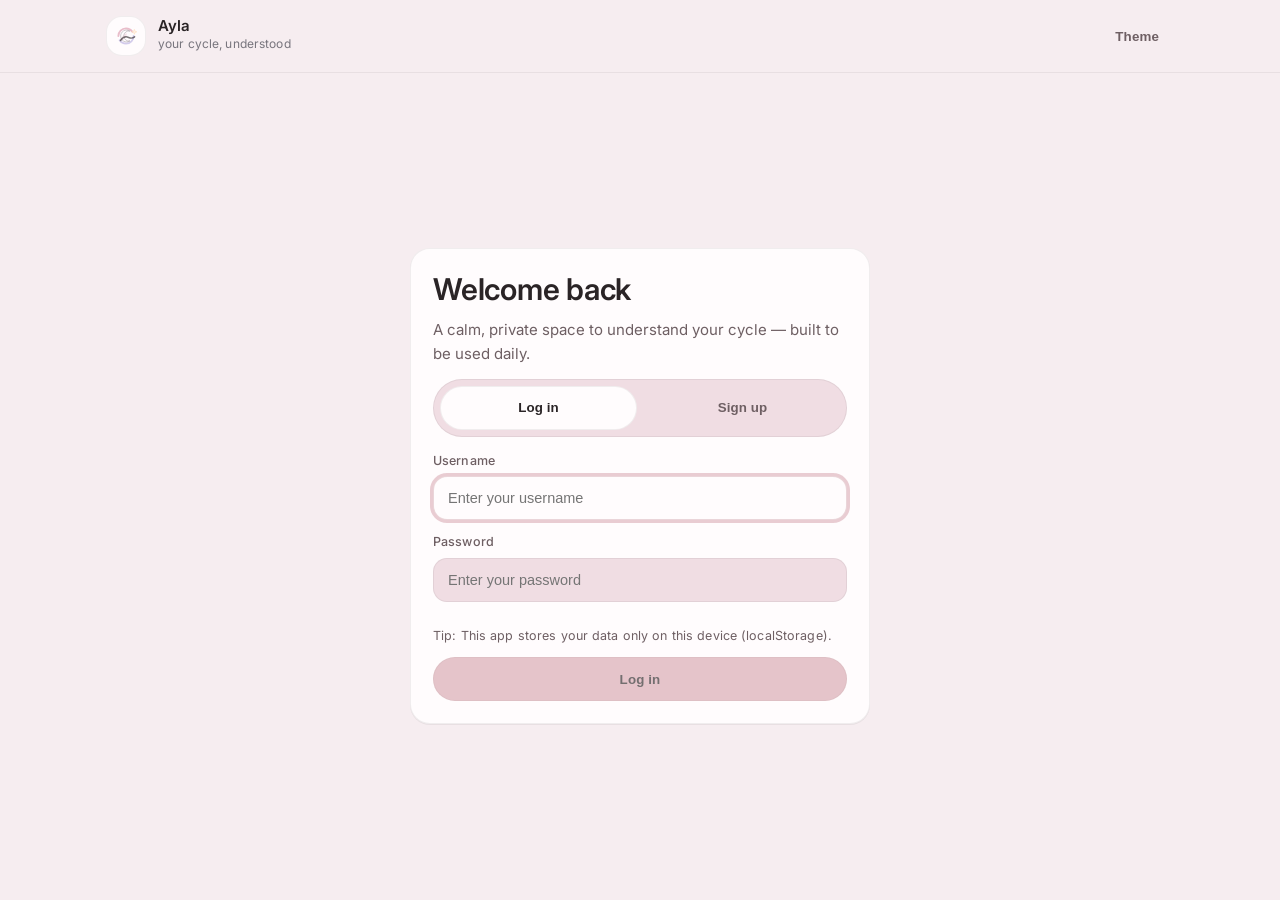
==== index.html @ e4e5021b "Initial commit" ====
<!doctype html>
<html lang="en">
  <head>
    <meta charset="UTF-8" />
    <meta name="viewport" content="width=device-width, initial-scale=1" />
    <meta name="color-scheme" content="light" />
    <title>Ayla — your cycle, understood</title>
    <link rel="stylesheet" href="./styles.css" />
  </head>
  <body>
    <a class="skip-link" href="#main">Skip to content</a>

    <header class="topbar" role="banner">
      <div class="topbar__inner">
        <div class="brand" aria-label="Ayla">
          <div class="brand__mark" aria-hidden="true">
            <svg class="ayla-logo" viewBox="0 0 48 48" role="img" focusable="false" aria-hidden="true">
              <!-- Cycle ring -->
              <path class="ayla-logo__ring" d="M13.2 24c0-6 4.8-10.8 10.8-10.8 3.7 0 7 1.8 9 4.7" />
              <path class="ayla-logo__ring ayla-logo__ring--soft" d="M34.8 24c0 6-4.8 10.8-10.8 10.8-3.7 0-7-1.8-9-4.7" />

              <!-- Crescent -->
              <path class="ayla-logo__crescent" d="M29.6 17.1a8.4 8.4 0 1 0 0 13.8 7.1 7.1 0 1 1 0-13.8Z" />

              <!-- Petal -->
              <path class="ayla-logo__petal" d="M18.2 27.2c.7-2.9 2.8-5.1 6.2-6.5-.2 3.7-1.6 6.2-4.4 7.8-1.1.6-2.4.9-3.9.9.8-.6 1.4-1.3 2.1-2.2Z" />

              <!-- Gentle wave -->
              <path class="ayla-logo__wave" d="M16.2 30.3c2.5-3.5 5.3-5.1 7.9-5.1 2.7 0 4.6 1.8 7.4 1.8 1.7 0 3.2-.6 4.6-1.8" />

              <!-- Spark -->
              <path class="ayla-logo__spark" d="M35.8 14.6l.9 2.6 2.6.9-2.6.9-.9 2.6-.9-2.6-2.6-.9 2.6-.9.9-2.6Z" />
            </svg>
          </div>
          <div class="brand__text">
            <div class="brand__name">Ayla</div>
            <div class="brand__tagline">your cycle, understood</div>
          </div>
        </div>

        <div class="topbar__actions">
          <button class="btn btn--ghost" id="themeBtn" type="button">Theme</button>
        </div>
      </div>
    </header>

    <main id="main" class="app" role="main">
      <!-- AUTH -->
      <section class="auth" id="authScreen" aria-label="Authentication">
        <div class="auth__card">
          <div class="auth__header">
            <h1 class="h1">Welcome back</h1>
            <p class="subtle">
              A calm, private space to understand your cycle — built to be used daily.
            </p>
          </div>

          <div class="segmented" role="tablist" aria-label="Sign in or sign up">
            <button class="segmented__btn is-active" id="tabLogin" role="tab" aria-selected="true" type="button">
              Log in
            </button>
            <button class="segmented__btn" id="tabSignup" role="tab" aria-selected="false" type="button">
              Sign up
            </button>
          </div>

          <form class="form" id="authForm" autocomplete="on" novalidate>
            <label class="field hidden" id="fullNameField" hidden>
              <span class="field__label">Full Name</span>
              <input
                class="field__input"
                id="fullName"
                name="fullName"
                inputmode="text"
                autocomplete="name"
                placeholder="Enter your full name (e.g., Ritika Sharma)"
              />
              <p class="micro error field__error" id="fullNameError" role="status" aria-live="polite" hidden></p>
            </label>

            <label class="field" id="usernameField">
              <span class="field__label">Username</span>
              <input
                class="field__input"
                id="username"
                name="username"
                inputmode="text"
                autocomplete="username"
                placeholder="Choose a unique username (min 3 characters)"
              />
              <p class="micro error field__error" id="usernameError" role="status" aria-live="polite" hidden></p>
            </label>

            <label class="field" id="passwordField">
              <span class="field__label">Password</span>
              <input
                class="field__input"
                id="password"
                name="password"
                type="password"
                autocomplete="current-password"
                placeholder="Create a password (min 4 characters)"
              />
              <p class="micro error field__error" id="passwordError" role="status" aria-live="polite" hidden></p>
            </label>

            <div class="auth__meta">
              <p class="micro subtle" id="authHint">
                Tip: This app stores your data only on this device (localStorage).
              </p>
              <p class="micro success" id="authSuccess" role="status" aria-live="polite" hidden></p>
              <p class="micro error" id="authError" role="status" aria-live="polite" hidden></p>
            </div>

            <button class="btn btn--primary btn--block" id="authSubmit" type="submit">
              Log in
            </button>
          </form>
        </div>
      </section>
    </main>

    <dialog class="modal theme-modal" id="themeModal" aria-label="Choose theme">
      <form method="dialog" class="modal__card modal__card--tight">
        <div class="modal__head">
          <div>
            <div class="micro subtle">Personalization</div>
            <div class="h3">Theme</div>
          </div>
          <button class="icon-btn" value="cancel" aria-label="Close" type="submit"><span aria-hidden="true">×</span></button>
        </div>
        <div class="modal__body">
          <div class="scroll-area scroll-fade theme-scroll" id="themeScroll" aria-label="Theme options">
            <div class="theme-list" id="themeList"></div>
          </div>
          <p class="micro subtle">Your preference stays on this device.</p>
        </div>
        <div class="modal__foot">
          <div class="spacer"></div>
          <button class="btn btn--primary" value="default" type="submit">Done</button>
        </div>
      </form>
    </dialog>

    <script src="./theme.js" defer></script>
    <script src="./auth.js" defer></script>
  </body>
</html>
---- styles.css ----
@import url("https://fonts.googleapis.com/css2?family=Inter:wght@400;500;600&display=swap");

:root{
  /* Premium feminine palette (no gradients) */
  --bg:#f8f1f2;         /* warm beige-pink */
  --card:#ffffff;       /* elevated surface */
  --tint:#f6e9eb;       /* soft tint surface */
  --primary:#d8a7af;    /* rich dusty rose */
  --secondary:#b8aee0;  /* muted lavender */
  --ink:#2a2426;        /* text primary */
  --muted:#6e5f63;      /* text secondary */
  --line:rgba(0,0,0,.05); /* subtle borders */

  --on-primary:#2a2426;

  /* Phase accents */
  --phase-period:#d8a7af;
  --phase-follicular:#e6b29a;
  --phase-ovulation:#e8a878;
  --phase-luteal:#b8aee0;

  --danger:#b24a5a;
  --success:#2f7a54;

  --shadow:0 1px 0 rgba(0,0,0,0.06);
  --shadow-soft:0 1px 0 rgba(0,0,0,0.04);
  --r-lg:20px;
  --r-md:16px;
  --r-sm:12px;
  --focus:0 0 0 3px rgba(231,207,211,.55);
  --max:1100px;
  --tap:44px;
  --trans:220ms ease;
  --font: "Inter", system-ui, -apple-system, "Segoe UI", Roboto, Helvetica, Arial, sans-serif;

  /* Type scale */
  --fs-h1: 30px;
  --fs-h2: 21px;
  --fs-h3: 17px;
  --fs-body: 15px;
  --fs-secondary: 13.5px;
  --fs-micro: 12.5px;

  --lh-head: 1.25;
  --lh-body: 1.55;

  --w-body: 400;
  --w-medium: 500;
  --w-head: 600;

  /* Scrollbar (theme-aware) */
  --scroll-thumb: rgba(216,167,175,.55);
  --scroll-thumb-hover: rgba(216,167,175,.75);
  --scroll-track: transparent;
}

/* Smooth theme transitions */
body, .card, .btn, .field__input, .field__textarea, .modal__card, .tabs, .seg-mini{
  transition: background-color 300ms ease, color 300ms ease, border-color 300ms ease, box-shadow 300ms ease, transform 220ms ease, opacity 220ms ease;
}

/* Theme presets (Pro) */
body.theme-blush-pro{
  --bg:#f6edf0;
  --card:#fffcfd;
  --tint:#f0dde3;
  --primary:#d8a7af;
  --secondary:#b8aee0;
  --ink:#2a2426;
  --muted:#6e5f63;
  --line:rgba(0,0,0,.06);
  --on-primary:#2a2426;
  --focus:0 0 0 3px rgba(216,167,175,.55);
  --shadow:0 1px 0 rgba(0,0,0,0.06);
  --shadow-soft:0 1px 0 rgba(0,0,0,0.04);
  --scroll-thumb: rgba(216,167,175,.55);
  --scroll-thumb-hover: rgba(216,167,175,.75);

  --phase-period:#d8a7af;
  --phase-follicular:#e6b29a;
  --phase-ovulation:#e8a878;
  --phase-luteal:#b8aee0;
}
body.theme-lavender-pro{
  --bg:#f3f1fa;
  --card:#ffffff;
  --tint:#e4e0f4;
  --primary:#b8aee0;
  --secondary:#d8a7af;
  --ink:#2a2426;
  --muted:#6e5f63;
  --line:rgba(0,0,0,.06);
  --on-primary:#2a2426;
  --focus:0 0 0 3px rgba(184,174,224,.55);
  --shadow:0 1px 0 rgba(0,0,0,0.06);
  --shadow-soft:0 1px 0 rgba(0,0,0,0.04);
  --scroll-thumb: rgba(184,174,224,.55);
  --scroll-thumb-hover: rgba(184,174,224,.75);

  --phase-period:#d8a7af;
  --phase-follicular:#e6b29a;
  --phase-ovulation:#eec48a;
  --phase-luteal:#b8aee0;
}
body.theme-peach-pro{
  --bg:#fbf3ee;
  --card:#ffffff;
  --tint:#f0ddd4;
  --primary:#e6b29a;
  --secondary:#b8aee0;
  --ink:#2a2426;
  --muted:#6e5f63;
  --line:rgba(0,0,0,.06);
  --on-primary:#2a2426;
  --focus:0 0 0 3px rgba(230,178,154,.55);
  --shadow:0 1px 0 rgba(0,0,0,0.06);
  --shadow-soft:0 1px 0 rgba(0,0,0,0.04);
  --scroll-thumb: rgba(230,178,154,.55);
  --scroll-thumb-hover: rgba(230,178,154,.75);

  --phase-period:#d8a7af;
  --phase-follicular:#e6b29a;
  --phase-ovulation:#e8a878;
  --phase-luteal:#b8aee0;
}
body.theme-moon-pro{
  --bg:#f4f2f3;
  --card:#ffffff;
  --tint:#e7e3e5;
  --primary:#d6d3d4;
  --secondary:#b8aee0;
  --ink:#2a2426;
  --muted:#6e5f63;
  --line:rgba(0,0,0,.06);
  --on-primary:#2a2426;
  --focus:0 0 0 3px rgba(0,0,0,.08);
  --shadow:0 1px 0 rgba(0,0,0,0.06);
  --shadow-soft:0 1px 0 rgba(0,0,0,0.04);
  --scroll-thumb: rgba(110,95,99,.35);
  --scroll-thumb-hover: rgba(110,95,99,.48);

  --phase-period:#d8a7af;
  --phase-follicular:#e6b29a;
  --phase-ovulation:#e8a878;
  --phase-luteal:#b8aee0;
}
body.theme-berry-pro{
  --bg:#f7eff1;
  --card:#ffffff;
  --tint:#edd7dc;
  --primary:#c78692;
  --secondary:#b8aee0;
  --ink:#2a2426;
  --muted:#6e5f63;
  --line:rgba(0,0,0,.06);
  --on-primary:#2a2426;
  --focus:0 0 0 3px rgba(199,134,146,.55);
  --shadow:0 1px 0 rgba(0,0,0,0.06);
  --shadow-soft:0 1px 0 rgba(0,0,0,0.04);
  --scroll-thumb: rgba(199,134,146,.55);
  --scroll-thumb-hover: rgba(199,134,146,.75);

  --phase-period:#c78692;
  --phase-follicular:#e6b29a;
  --phase-ovulation:#e8a878;
  --phase-luteal:#b8aee0;
}
body.theme-midnight-pro{
  --bg:#1f1b1d;
  --card:#262124;
  --tint:#2f2a2d;
  --primary:#d8a7af;
  --secondary:#b8aee0;
  --ink:#f5f0f2;
  --muted:#c1b2b6;
  --line:rgba(255,255,255,.10);
  --on-primary:#1f1b1d;
  --focus:0 0 0 3px rgba(216,167,175,.35);
  --shadow:0 1px 0 rgba(255,255,255,0.10);
  --shadow-soft:0 1px 0 rgba(255,255,255,0.08);
  --scroll-thumb: rgba(216,167,175,.35);
  --scroll-thumb-hover: rgba(216,167,175,.5);

  --phase-period:#d8a7af;
  --phase-follicular:#e6b29a;
  --phase-ovulation:#e8a878;
  --phase-luteal:#b8aee0;
}

*{box-sizing:border-box}
html,body{height:100%}
body{
  margin:0;
  font-family:var(--font);
  background:var(--bg);
  color:var(--ink);
  font-size:var(--fs-body);
  line-height:var(--lh-body);
}

/* Cycle details page layout */
.cycle-page{
  min-height:100dvh;
  background:var(--bg);
}
.cycle-main{
  max-width:var(--max);
  margin:0 auto;
  padding:14px 14px 28px;
}
.cycle-hero{
  background:var(--card);
  border:1px solid var(--line);
  border-radius:var(--r-lg);
  box-shadow:var(--shadow);
  padding:16px;
}
.cycle-hero__head{
  display:flex;
  flex-direction:column;
  gap:8px;
}
.cycle-hero__titleRow{
  display:flex;
  align-items:center;
  gap:10px;
}
.cycle-hero__icon{
  width:36px;
  height:36px;
  border-radius:14px;
  display:grid;
  place-items:center;
  background:var(--tint);
  border:1px solid var(--line);
  font-size:18px;
}
.cycle-hero__title{
  font-weight:var(--w-head);
  letter-spacing:-.18px;
  font-size:var(--fs-h2);
  line-height:var(--lh-head);
}
.cycle-hero__tone{
  margin:0;
  color:var(--muted);
  max-width:62ch;
}

.cycle-hero__viz{
  margin-top:14px;
  display:grid;
  grid-template-columns: 320px 1fr;
  gap:14px;
  align-items:stretch;
}

.cycle-ring-lg{
  position:relative;
  min-height:320px;
  border-radius:var(--r-lg);
  border:1px solid var(--line);
  background:var(--bg);
  display:grid;
  place-items:center;
  overflow:hidden;
}
.cycle-ring-lg__svg{
  width:260px;
  height:260px;
  display:block;
}
.cycle-ring-lg__center{
  position:absolute;
  inset:0;
  display:flex;
  flex-direction:column;
  align-items:center;
  justify-content:center;
  text-align:center;
  pointer-events:none;
}
.cycle-ring-lg__day{
  font-size:30px;
  font-weight:var(--w-head);
  letter-spacing:-.4px;
  line-height:1.05;
}
.cycle-ring-lg__sub{
  margin-top:6px;
  max-width:24ch;
}

.energy-lg{
  border-radius:var(--r-lg);
  border:1px solid var(--line);
  background:var(--bg);
  padding:14px;
  overflow:hidden;
  display:flex;
  flex-direction:column;
  gap:10px;
}
.energy-lg__head{
  display:flex;
  align-items:baseline;
  justify-content:space-between;
  gap:10px;
}
.energy-lg__chart{
  position:relative;
  border-radius:18px;
  border:1px solid var(--line);
  background:var(--card);
  padding:10px;
}
.energy-lg__svg{
  width:100%;
  height:180px;
  display:block;
}
.energy-lg__scale{
  display:flex;
  align-items:center;
  gap:10px;
  color:var(--muted);
  padding:0 6px;
}
.wave-tooltip{
  position:absolute;
  transform:translate(-50%, -120%);
  padding:8px 10px;
  border-radius:999px;
  border:1px solid var(--line);
  background:var(--card);
  box-shadow:var(--shadow-soft);
  font-size:12px;
  color:var(--ink);
  white-space:nowrap;
  pointer-events:none;
}

.cycle-grid{
  margin-top:14px;
  display:grid;
  grid-template-columns: 1fr 1fr;
  gap:12px;
}
.cycle-card{padding:12px}
.cycle-form{display:flex; flex-direction:column; gap:12px}

.cycle-phases{
  margin-top:14px;
  background:var(--card);
  border:1px solid var(--line);
  border-radius:var(--r-lg);
  box-shadow:var(--shadow);
  padding:16px;
}
.cycle-phases__head{display:flex; flex-direction:column; gap:6px; margin-bottom:12px}
.phase-grid{
  display:grid;
  grid-template-columns: repeat(4, 1fr);
  gap:10px;
}
.phase-mini{
  border:1px solid var(--line);
  border-radius:18px;
  background:var(--bg);
  padding:12px;
  cursor:pointer;
  transition:background var(--trans), border-color var(--trans), transform 180ms ease, box-shadow 220ms ease, filter 220ms ease;
}
.phase-mini:hover{
  background:var(--tint);
  transform:translateY(-1px);
  box-shadow:none;
  filter:saturate(1.02);
}
.phase-mini:focus-visible{
  outline:none;
  box-shadow:var(--focus);
}
.phase-mini.is-current{
  background:#fff;
}
.phase-mini__k{
  font-weight:var(--w-head);
  letter-spacing:-.06px;
}
.phase-mini__v{
  margin-top:6px;
  color:rgba(43,42,47,.82);
  font-size:13px;
  line-height:1.45;
}

@media (max-width: 920px){
  .cycle-hero__viz{grid-template-columns: 1fr; }
  .cycle-ring-lg:not(.home-ring--panel):not(.home-ring--hero){min-height:280px}
  .cycle-ring-lg:not(.home-ring--panel):not(.home-ring--hero) .cycle-ring-lg__svg{width:240px; height:240px}
  .cycle-grid{grid-template-columns:1fr}
  .phase-grid{grid-template-columns:1fr 1fr}
}
@media (max-width: 540px){
  .cycle-main{padding:12px 12px 22px}
  .cycle-hero{padding:14px}
  .cycle-hero__title{font-size:18px}
  .cycle-ring-lg:not(.home-ring--panel):not(.home-ring--hero){min-height:260px}
  .energy-lg__svg{height:160px}
  .phase-grid{grid-template-columns:1fr}
}

/* First-load default */
body:not(.theme-blush-pro):not(.theme-lavender-pro):not(.theme-peach-pro):not(.theme-moon-pro):not(.theme-berry-pro):not(.theme-midnight-pro){
  /* If no theme class is present yet, fall back to Blush Calm Pro */
  --bg:#f6edf0;
  --card:#fffcfd;
  --tint:#f0dde3;
  --primary:#d8a7af;
  --secondary:#b8aee0;
  --ink:#2a2426;
  --muted:#6e5f63;
  --line:rgba(0,0,0,.06);
  --on-primary:#2a2426;
  --focus:0 0 0 3px rgba(216,167,175,.55);
  --shadow:0 10px 30px rgba(0,0,0,0.06);
  --shadow-soft:0 12px 28px rgba(0,0,0,0.05);
  --scroll-thumb: rgba(216,167,175,.55);
  --scroll-thumb-hover: rgba(216,167,175,.75);
  --phase-period:#d8a7af;
  --phase-follicular:#e6b29a;
  --phase-ovulation:#e8a878;
  --phase-luteal:#b8aee0;
}

/* Slightly softer text rendering */
body, button, input, textarea{
  -webkit-font-smoothing: antialiased;
  -moz-osx-font-smoothing: grayscale;
}

/* —— Invisible scrolling (premium, native-like) —— */
/* Keep scrolling fully functional, hide visible scrollbar UI */
.scrollbar-hidden,
html,
body{
  -ms-overflow-style:none; /* IE/Edge legacy */
  scrollbar-width:none; /* Firefox */
}
.scrollbar-hidden{
  -webkit-overflow-scrolling:touch; /* iOS momentum */
}
.scrollbar-hidden::-webkit-scrollbar{
  width:0;
  height:0;
}
.scrollbar-hidden::-webkit-scrollbar-thumb,
.scrollbar-hidden::-webkit-scrollbar-track{
  background:transparent;
}

/* Apply across app scroll surfaces */
/* Global WebKit scrollbar kill-switch (keeps scrolling working) */
*::-webkit-scrollbar{
  width:0;
  height:0;
}
*::-webkit-scrollbar-thumb,
*::-webkit-scrollbar-track{
  background:transparent;
}

body,
.app-view--scroll,
.scroll-area,
.dashboard-shell,
.app-nav,
.modal__body,
dialog,
textarea{
  -ms-overflow-style:none;
  scrollbar-width:none;
  -webkit-overflow-scrolling:touch;
}
body::-webkit-scrollbar,
.app-view--scroll::-webkit-scrollbar,
.scroll-area::-webkit-scrollbar,
.dashboard-shell::-webkit-scrollbar,
.app-nav::-webkit-scrollbar,
.modal__body::-webkit-scrollbar,
dialog::-webkit-scrollbar,
textarea::-webkit-scrollbar{
  width:0;
  height:0;
}

.page--no-scroll{
  height:100%;
  overflow:hidden;
}

.hidden{display:none !important}

.skip-link{
  position:absolute;
  left:-999px;
  top:10px;
  padding:10px 12px;
  background:var(--card);
  border:1px solid var(--line);
  border-radius:999px;
  box-shadow:var(--shadow);
}
.skip-link:focus{left:12px; outline:none; box-shadow:var(--shadow), var(--focus)}

.topbar{
  position:sticky;
  top:0;
  z-index:5;
  background:var(--bg);
  border-bottom:1px solid var(--line);
}
.topbar__inner{
  max-width:var(--max);
  margin:0 auto;
  padding:14px 16px;
  display:flex;
  align-items:center;
  justify-content:space-between;
  gap:12px;
}
.brand{
  display:flex;
  align-items:center;
  gap:12px;
  user-select:none;
}
.brand__mark{
  width:40px;
  height:40px;
  border-radius:16px;
  display:grid;
  place-items:center;
  background:var(--card);
  border:1px solid var(--line);
  box-shadow:none;
  transition:transform var(--trans), box-shadow var(--trans), border-color var(--trans), opacity var(--trans);
}
.brand:hover .brand__mark{
  transform:translateY(-1px) scale(1.01);
  border-color:rgba(233,184,198,.65);
  box-shadow:none;
}
.ayla-logo{
  width:34px;
  height:34px;
  display:block;
}
.ayla-logo__ring{
  fill:none;
  stroke:rgba(231,184,198,.95);
  stroke-width:2.6;
  stroke-linecap:round;
  opacity:.98;
}
.ayla-logo__ring--soft{
  stroke:rgba(184,174,224,.65);
  opacity:.95;
}
.ayla-logo__crescent{
  fill:rgba(255,255,255,.65);
  stroke:rgba(70,56,66,.30);
  stroke-width:1.2;
}
.ayla-logo__petal{
  fill:rgba(231,184,198,.20);
  stroke:rgba(231,184,198,.38);
  stroke-width:1.2;
}
.ayla-logo__wave{
  fill:none;
  stroke:rgba(47,42,43,.70);
  stroke-width:2.1;
  stroke-linecap:round;
  stroke-linejoin:round;
  opacity:.92;
}
.ayla-logo__spark{
  fill:rgba(255,226,196,.38);
  stroke:rgba(255,226,196,.85);
  stroke-width:1.15;
  stroke-linejoin:round;
}
.brand__text{display:flex; flex-direction:column; gap:1px}
.brand__name{
  font-weight:var(--w-head);
  letter-spacing:.08px;
  line-height:1.05;
}
.brand__tagline{
  font-size:12px;
  color:rgba(109,106,115,.92);
  letter-spacing:.12px;
}

.app{min-height:calc(100vh - 74px)}

.auth{
  min-height:calc(100vh - 74px);
  display:grid;
  place-items:center;
  padding:28px 16px;
}
.auth__card{
  width:min(460px, 100%);
  background:var(--card);
  border:1px solid var(--line);
  border-radius:var(--r-lg);
  box-shadow:var(--shadow);
  padding:22px;
}
.auth__header{margin-bottom:14px}
.h1{margin:0; font-size:var(--fs-h1); letter-spacing:-.25px; line-height:var(--lh-head); font-weight:var(--w-head)}
.h2{margin:0; font-size:var(--fs-h2); letter-spacing:-.18px; line-height:var(--lh-head); font-weight:var(--w-head)}
.h3{margin:0; font-size:var(--fs-h3); letter-spacing:-.08px; line-height:var(--lh-head); font-weight:var(--w-head)}
.subtle{margin:10px 0 0; color:var(--muted)}
.micro{font-size:var(--fs-micro); letter-spacing:.12px}
.error{color:var(--danger)}
.success{color:var(--success)}
.mono{font-family:ui-monospace, SFMono-Regular, Menlo, Monaco, Consolas, "Liberation Mono", "Courier New", monospace}

.segmented{
  display:flex;
  gap:8px;
  padding:6px;
  background:var(--tint);
  border:1px solid var(--line);
  border-radius:999px;
}
.segmented__btn{
  flex:1;
  height:var(--tap);
  border:none;
  border-radius:999px;
  background:transparent;
  color:var(--muted);
  font-weight:600;
  letter-spacing:.1px;
  cursor:pointer;
  transition:background var(--trans), color var(--trans);
}
.segmented__btn:focus{outline:none; box-shadow:var(--focus)}
.segmented__btn.is-active{
  background:var(--card);
  border:1px solid var(--line);
  color:var(--ink);
}

.form{
  margin-top:14px;
  display:flex;
  flex-direction:column;
  gap:12px;
  transition:opacity var(--trans);
}
.form.is-switching{opacity:.72}
.field{display:flex; flex-direction:column; gap:6px}
.field__label{font-size:var(--fs-micro); color:var(--muted); font-weight:var(--w-medium); letter-spacing:.12px}
.field__input,.field__textarea{
  width:100%;
  border-radius:14px;
  border:1px solid var(--line);
  background:var(--tint);
  padding:13px 14px;
  font-size:14.5px;
  transition:border-color var(--trans), box-shadow var(--trans), background var(--trans);
}
.field__error{
  margin:2px 0 0;
}
.field__input.is-invalid,.field__textarea.is-invalid{
  border-color:rgba(178,74,90,.7);
  box-shadow:0 0 0 3px rgba(178,74,90,.18);
  background:#fff;
}
.field__input:focus,.field__textarea:focus{
  outline:none;
  box-shadow:var(--focus);
  border-color:rgba(231,207,211,.85);
  background:var(--card);
}
.auth__meta{display:flex; flex-direction:column; gap:6px; margin-top:2px}

.btn{
  height:var(--tap);
  border-radius:999px;
  border:1px solid var(--line);
  background:var(--card);
  color:var(--ink);
  padding:0 14px;
  font-weight:var(--w-head);
  letter-spacing:.14px;
  cursor:pointer;
  transition:transform var(--trans), background var(--trans), border-color var(--trans), box-shadow var(--trans), color var(--trans);
  touch-action:manipulation;
}
.btn[disabled]{
  opacity:.65;
  cursor:not-allowed;
  transform:none;
}

/* Auth submit: ensure clear clickability when enabled */
#authSubmit:not(:disabled){
  cursor:pointer;
}
#authSubmit.is-busy{
  cursor:pointer; /* keep premium interactive feel */
  pointer-events:none; /* prevent double submits */
  opacity:.78;
}
.btn:focus{outline:none; box-shadow:var(--focus)}
.btn:hover{box-shadow:var(--shadow-soft); filter:saturate(1.02)}
.btn:active{transform:scale(0.97)}
.btn--block{width:100%}
.btn--primary{
  background:var(--primary);
  border-color:rgba(0,0,0,.05);
}
.btn--primary:hover{background:rgba(231,207,211,.92)}
.btn--ghost{
  background:transparent;
  border-color:transparent;
  color:var(--muted);
}
.btn--ghost:hover{background:rgba(241,235,226,.7); border-color:var(--line); color:var(--ink)}
.btn--soft{
  background:var(--tint);
  border-color:var(--line);
}
.btn--soft:hover{background:rgba(246,233,235,.85)}

.topbar__actions{display:flex; gap:8px; align-items:center}
.topbar__actions--compact{flex-wrap:wrap; justify-content:flex-end}
.btn--compact{height:36px; padding:0 12px; font-size:13px}

/* —— App shell (dashboard): header tabs + routed views —— */
.page--dashboard{
  min-height:100dvh;
  height:100dvh;
  max-height:100dvh;
  display:flex;
  flex-direction:column;
  overflow:hidden;
}
.page--dashboard > header.topbar{flex:0 0 auto}
.page--dashboard > .dashboard-shell{
  flex:1 1 auto;
  min-height:0;
}
.page--dashboard > .app-footer{
  flex:0 0 auto;
  min-height:clamp(42px, 8.5vh, 68px);
}
/* Shell rhythm: header ↔ footer share one system (padding, surface, borders) */
.page--dashboard > .topbar.topbar--app{
  background:rgba(255,252,253,.72);
  backdrop-filter:blur(6px);
  -webkit-backdrop-filter:blur(6px);
  border-bottom:1px solid rgba(216,167,175,.22);
  box-shadow:none;
}
body.theme-midnight-pro .page--dashboard > .topbar.topbar--app{
  background:rgba(38,33,36,.78);
  border-bottom-color:rgba(216,167,175,.14);
  box-shadow:none;
}

.topbar--app{border-bottom-color:rgba(216,167,175,.22)}
.topbar__inner--app{
  max-width:min(1240px, 100%);
  flex-wrap:wrap;
  align-items:center;
  gap:10px 16px;
  padding:8px 16px;
}
.topbar__brand{flex:0 0 auto; min-width:0}

.topbar__utility-slot{
  flex:0 0 auto;
  display:flex;
  align-items:center;
  justify-content:flex-end;
  min-height:36px;
}
.topbar__utility-slot[hidden]{
  display:none !important;
}

.utility-bar{
  display:flex;
  flex-wrap:wrap;
  gap:6px;
  align-items:center;
  justify-content:flex-end;
}

.app-nav{
  display:flex;
  align-items:center;
  gap:4px;
  flex:1 1 auto;
  justify-content:center;
  min-width:0;
  padding:2px 0;
  overflow-x:auto;
  overflow-y:hidden;
  -webkit-overflow-scrolling:touch;
  scrollbar-width:thin;
  mask-image:none;
}
.app-nav::-webkit-scrollbar{height:4px}
.app-nav::-webkit-scrollbar-thumb{background:var(--scroll-thumb); border-radius:999px}

.app-nav__tab{
  flex:0 0 auto;
  border:none;
  background:transparent;
  color:var(--muted);
  font-weight:var(--w-medium);
  font-size:13px;
  letter-spacing:.06px;
  padding:6px 12px;
  border-radius:999px;
  cursor:pointer;
  transition:background var(--trans), color var(--trans), box-shadow var(--trans);
  white-space:nowrap;
  text-decoration:none;
}
.app-nav__tab:hover{
  background:rgba(255,255,255,.65);
  color:var(--ink);
}
.app-nav__tab:focus{outline:none; box-shadow:var(--focus)}
.app-nav__tab.is-active{
  background:var(--card);
  color:var(--ink);
  border:1px solid var(--line);
  box-shadow:0 6px 18px rgba(43,42,47,.05);
}
.app-nav__tab--link{display:inline-flex; align-items:center}

.dashboard-shell{
  min-height:0;
  max-width:min(1400px, 100%);
  margin:0 auto;
  width:100%;
  padding:0 24px;
  display:flex;
  flex-direction:column;
}

.dashboard-shell[data-active-view="home"]{
  overflow:hidden;
  padding-bottom:16px;
}

.app-view{
  flex:1;
  min-height:0;
  display:flex;
  flex-direction:column;
}

/* Critical: author `.app-view { display:flex }` overrides the UA [hidden] rule — inactive tabs must not paint or stack */
.app-view[hidden]{
  display:none !important;
}

.app-view--home{
  justify-content:flex-start;
  padding-top:0;
  gap:0;
  flex:1;
  min-height:0;
  overflow:hidden;
}

.app-view--immerse{
  height:100%;
}

.app-view--scroll{
  overflow:auto;
  padding-top:12px;
  gap:12px;
}

.app-view--sub{
  padding-bottom:24px;
}

.visually-hidden{
  position:absolute;
  width:1px;
  height:1px;
  padding:0;
  margin:-1px;
  overflow:hidden;
  clip:rect(0,0,0,0);
  white-space:nowrap;
  border:0;
}

/* Immersive Home — single composed hero; compact cards, no stretch-to-fill emptiness */
.home-immerse{
  flex:1;
  min-height:0;
  display:flex;
  flex-direction:column;
  align-items:center;
  justify-content:center;
  padding:16px 0 max(16px, env(safe-area-inset-bottom, 0px));
}

.home-hero-composition{
  width:100%;
  max-width:min(920px, 100%);
  display:flex;
  flex-direction:column;
  gap:16px;
}

.home-hero-composition__greet{
  text-align:center;
  flex:0 0 auto;
  padding:0 4px;
}

.home-greeting{margin:0; letter-spacing:-.22px}
.home-emotion{
  margin:8px 0 0;
  font-size:var(--fs-secondary);
  max-width:min(44ch, 100%);
  margin-left:auto;
  margin-right:auto;
  display:-webkit-box;
  -webkit-box-orient:vertical;
  -webkit-line-clamp:2;
  overflow:hidden;
  line-height:1.45;
  color:var(--muted);
}

.home-immerse__hero{
  flex:1 1 auto;
  min-height:0;
  display:grid;
  grid-template-columns:minmax(0, 44fr) minmax(0, 56fr);
  gap:16px;
  align-items:stretch;
  width:100%;
}

.card--immerse{
  border-radius:20px;
  border:1px solid rgba(216,167,175,.32);
  background:rgba(255,252,253,.82);
  box-shadow:
    0 10px 36px rgba(118,86,98,.09),
    0 2px 0 rgba(255,255,255,.85) inset,
    0 0 0 1px rgba(255,255,255,.4) inset;
}
body.theme-midnight-pro .card--immerse{
  background:rgba(48,42,45,.92);
  border-color:rgba(216,167,175,.2);
  box-shadow:0 12px 40px rgba(0,0,0,.35), inset 0 1px 0 rgba(255,255,255,.05);
}

/* Left — cycle: fills column; ring centered in fluid middle; meta pinned to bottom */
.immerse-cycle{
  height:100%;
  min-height:0;
  display:flex;
  flex-direction:column;
  align-items:center;
  text-align:center;
  padding:16px;
  gap:8px;
  box-sizing:border-box;
}

.immerse-cycle__eyebrow{
  flex-shrink:0;
  letter-spacing:.14em;
  text-transform:uppercase;
  font-size:10px;
  font-weight:600;
  color:var(--muted);
  margin:0;
}

.immerse-cycle__ring-btn{
  border:none;
  padding:0;
  margin:0;
  flex:1 1 auto;
  min-height:0;
  display:flex;
  align-items:center;
  justify-content:center;
  width:100%;
  background:transparent;
  cursor:pointer;
  border-radius:999px;
  line-height:0;
  transition:filter 240ms ease, transform 200ms ease;
}
.immerse-cycle__ring-btn:hover{
  filter:drop-shadow(0 12px 28px rgba(216,167,175,.42));
  transform:scale(1.03);
}
.immerse-cycle__ring-btn:focus{
  outline:none;
  box-shadow:var(--focus);
  border-radius:999px;
}
.immerse-cycle__ring-btn:active{transform:scale(0.985)}

.home-ring--hero.cycle-ring-lg{
  margin:0;
  min-height:0;
  max-height:none;
  width:auto;
  aspect-ratio:1;
  background:transparent !important;
  border:none !important;
  box-shadow:none !important;
  overflow:visible;
  display:grid;
  place-items:center;
  border-radius:50%;
}
.home-ring--hero .cycle-ring-lg__svg{
  width:clamp(188px, 28vmin, 252px);
  height:clamp(188px, 28vmin, 252px);
  display:block;
}
.cycle-ring-lg__center--hero{
  gap:2px;
}
.cycle-ring-lg__day--hero{
  font-size:clamp(32px, 5vmin, 40px);
  letter-spacing:-.5px;
}

.immerse-cycle__phase{
  margin:0;
  margin-top:auto;
  padding-top:4px;
  font-weight:var(--w-head);
  font-size:clamp(15px, 1.65vw, 18px);
  letter-spacing:-.06px;
  color:var(--ink);
}

.immerse-cycle__whisper{
  margin:0;
  padding-top:2px;
  max-width:24ch;
  line-height:1.4;
  font-size:12px;
}
.immerse-cycle__whisper:empty,
.immerse-cycle__whisper[hidden]{
  display:none;
}

/* Right — energy: mirrors left padding; chart grows so card matches height */
.immerse-energy{
  height:100%;
  min-height:0;
  display:flex;
  flex-direction:column;
  padding:16px;
  gap:16px;
  box-sizing:border-box;
}

.immerse-energy__head{
  display:flex;
  align-items:flex-start;
  justify-content:space-between;
  gap:12px;
  flex:0 0 auto;
}

.immerse-energy__head-text{min-width:0}

.immerse-energy__title{
  margin:0;
  font-size:clamp(18px, 2vw, 22px);
  font-weight:var(--w-head);
  letter-spacing:-.12px;
  line-height:1.15;
}

.immerse-energy__subtitle{
  margin:4px 0 0;
  font-size:13px;
  line-height:1.4;
  max-width:36ch;
}

.immerse-energy__badge{
  flex:0 0 auto;
  padding:5px 10px;
  border-radius:999px;
  font-size:11px;
  font-weight:var(--w-head);
  letter-spacing:.06em;
  text-transform:uppercase;
  background:var(--tint);
  border:1px solid rgba(216,167,175,.28);
  color:var(--ink);
  align-self:flex-start;
}
body.theme-midnight-pro .immerse-energy__badge{
  background:rgba(255,255,255,.06);
}

.immerse-energy__chart-btn{
  flex:1 1 0;
  min-height:0;
  display:flex;
  flex-direction:column;
  align-items:stretch;
  justify-content:center;
  border:none;
  padding:0;
  margin:0;
  width:100%;
  background:transparent;
  cursor:pointer;
  border-radius:16px;
  text-align:left;
  transition:transform 200ms ease, filter 220ms ease;
}
.immerse-energy__chart-btn:hover{
  transform:scale(1.006);
  filter:drop-shadow(0 8px 22px rgba(184,174,224,.22));
}
.immerse-energy__chart-btn:focus{
  outline:none;
  box-shadow:var(--focus);
  border-radius:16px;
}

.energy-card__chart--hero{
  position:relative;
  flex:1 1 auto;
  width:100%;
  min-height:128px;
  height:100%;
  max-height:none;
  border-radius:16px;
  border:1px solid rgba(216,167,175,.22);
  background:rgba(255,255,255,.72);
  overflow:hidden;
  isolation:isolate;
}
body.theme-midnight-pro .energy-card__chart--hero{
  background:rgba(255,255,255,.08);
}

.energy-card__chart--hero .energy-card__svg{
  position:absolute;
  left:8px;
  top:6px;
  width:calc(100% - 16px);
  height:calc(100% - 12px);
}

.immerse-energy__axis{
  display:flex;
  align-items:center;
  justify-content:space-between;
  flex:0 0 auto;
  margin-top:auto;
  padding:0;
  gap:16px;
  color:var(--muted);
}
.immerse-energy__axis-spacer{
  flex:1;
  height:1px;
  margin:0 4px;
  background:rgba(216,167,175,.16);
}

/* Footer utilities — glass strip (paired with dashboard topbar) */
.app-footer{
  display:grid;
  grid-template-columns:minmax(0, 1fr) auto;
  align-items:center;
  gap:8px 12px;
  padding:6px 16px calc(6px + env(safe-area-inset-bottom, 0px));
  margin:0;
  background:rgba(255,252,253,.72);
  backdrop-filter:blur(14px);
  -webkit-backdrop-filter:blur(14px);
  border-top:1px solid rgba(216,167,175,.22);
  box-shadow:0 -4px 24px rgba(92,72,82,.05);
}
body.theme-midnight-pro .app-footer{
  background:rgba(38,33,36,.78);
  border-top-color:rgba(216,167,175,.14);
  box-shadow:0 -4px 28px rgba(0,0,0,.3);
}
.app-footer__tagline{
  margin:0;
  font-size:12px;
  letter-spacing:.02em;
  color:var(--muted);
  line-height:1.35;
}
.app-footer__nav{
  display:flex;
  flex-wrap:wrap;
  justify-content:center;
  gap:6px;
}
.app-footer__link{font-size:13px}

.subpage-head{
  margin-bottom:16px;
}
.subpage-back{
  display:inline-block;
  margin-bottom:8px;
  font-size:13px;
  font-weight:var(--w-medium);
  color:var(--muted);
  text-decoration:none;
  transition:color .18s ease;
}
.subpage-back:hover{color:var(--primary)}
.subpage-head__title{margin:0}
.subpage-head__hint{margin:6px 0 0}

.cycle-detail-card .home-details__body--page{
  border-top:none;
  padding:16px;
  display:flex;
  flex-direction:column;
  gap:20px;
}

/* Cycle details (page): compact dashboard rhythm */
.cycle-detail-card.card--full{
  flex:0 0 auto;
}
.app-view#view-cycle.app-view--scroll{
  overflow:hidden;
  padding-top:12px;
  gap:12px;
}
.app-view#view-cycle.app-view--sub{
  padding-bottom:16px;
}
#view-cycle .subpage-head{
  margin-bottom:12px;
}
.cycle-detail-card{
  box-shadow:var(--shadow-soft);
}
.cycle-detail-card .home-details__grid-inputs{
  padding-top:0;
  gap:20px;
  align-items:end;
}
.cycle-detail-card .home-details__live{
  margin-top:0;
}
.cycle-detail-card .home-details__live-title{
  margin:0 0 12px;
}
.cycle-detail-card .kvs{
  margin-top:0;
  gap:12px;
}
.cycle-detail-card .kv{
  padding:12px;
  border-radius:16px;
  display:flex;
  flex-direction:column;
  justify-content:center;
}
.cycle-detail-card .kv__v{
  margin-top:4px;
}
.cycle-detail-card .home-details__phases{
  margin-top:0;
}
.cycle-detail-card .home-details__phases .h3{
  margin:0 0 12px;
}
.cycle-detail-card .phase-grid--home{
  margin-top:0;
  gap:12px;
  grid-auto-rows:1fr;
}
.cycle-detail-card .phase-mini{
  height:100%;
  padding:12px;
  display:flex;
  flex-direction:column;
  border-radius:18px;
}
.cycle-detail-card .phase-mini__v{
  margin-top:8px;
  font-size:12.5px;
  line-height:1.35;
  display:-webkit-box;
  -webkit-box-orient:vertical;
  -webkit-line-clamp:2;
  overflow:hidden;
}

/* Cycle details: compact inputs only on this page */
#view-cycle .field{gap:6px}
#view-cycle .field__input{
  padding:10px 12px;
  border-radius:14px;
  font-size:14px;
}

.energy-page__viz{
  position:relative;
  border-radius:18px;
  border:1px solid var(--line);
  background:rgba(255,255,255,.55);
  min-height:clamp(168px, 22vh, 220px);
  margin-bottom:16px;
  overflow:hidden;
}
.energy-page__svg{
  position:absolute;
  left:12px;
  top:10px;
  width:calc(100% - 24px);
  height:calc(100% - 20px);
}
.energy-strip{
  margin-bottom:8px;
}

/* Energy analytics (page): premium, viewport-fit (desktop) */
.app-view#view-energy.app-view--scroll{
  overflow:hidden;
  padding-top:12px;
  gap:12px;
}
.app-view#view-energy.app-view--sub{
  padding-bottom:16px;
}
#view-energy .subpage-head{
  margin-bottom:12px;
}
.energy-analytics-card.card--full{
  flex:0 0 auto;
}
.energy-analytics-card{
  padding:16px;
  box-sizing:border-box;
}
/* Remove the “stretch-to-fill” feel by tightening internal spacing */
.energy-analytics-card .energy-page__viz{
  margin-bottom:12px;
}
.energy-analytics-card .energy-strip{
  margin-bottom:12px;
  display:grid;
  grid-template-columns:repeat(3, minmax(0, 1fr));
  gap:12px;
}
.energy-analytics-card .insight-card{
  padding:12px;
  border-radius:16px;
}
.energy-analytics-card .insight-card__v{
  margin-top:4px;
}
.energy-analytics-card .divider{
  margin:12px 0;
}
.energy-analytics-card > .h3{
  margin:0 0 8px;
}
#energyInsightList{
  gap:8px;
}

@media (max-width: 920px){
  .energy-analytics-card .energy-strip{
    grid-template-columns:1fr;
  }
}

@media (max-width: 860px){
  .home-hero-composition{gap:16px}
  .home-immerse__hero{
    grid-template-columns:1fr;
    gap:16px;
  }
  .immerse-cycle,
  .immerse-energy{
    min-height:min(300px, 40vh);
    height:auto;
  }
  .immerse-cycle__ring-btn{flex:1 1 auto}
  .immerse-energy__chart-btn{flex:1 1 auto; min-height:140px}
  .energy-card__chart--hero{min-height:120px}
  .home-ring--hero .cycle-ring-lg__svg{
    width:clamp(176px, 48vw, 228px);
    height:clamp(176px, 48vw, 228px);
  }
  .app-footer{
    grid-template-columns:1fr;
    text-align:center;
  }
}

@media (max-width: 860px){
  .dashboard-shell{padding:0 16px}
  .cycle-detail-card .home-details__grid-inputs{gap:16px}
  .cycle-detail-card .home-details__body--page{padding:16px; gap:16px}
  /* Mobile/tablet: allow natural scroll, but remove visible scrollbar “energy” */
  .app-view#view-cycle.app-view--scroll{
    overflow:auto;
    scrollbar-width:none;
  }
  .app-view#view-cycle.app-view--scroll::-webkit-scrollbar{
    width:0;
    height:0;
  }
  .app-view#view-energy.app-view--scroll{
    overflow:auto;
    scrollbar-width:none;
  }
  .app-view#view-energy.app-view--scroll::-webkit-scrollbar{
    width:0;
    height:0;
  }
  .app-view#view-calendar.app-view--scroll{
    overflow:auto;
    scrollbar-width:none;
  }
  .app-view#view-calendar.app-view--scroll::-webkit-scrollbar{
    width:0;
    height:0;
  }
}

/* Home: 40/60 dashboard — cycle card · energy card (fills space between greeting & glance) */
.home-dashboard{
  display:grid;
  grid-template-columns:minmax(0, 40fr) minmax(0, 60fr);
  grid-template-rows:minmax(0, 1fr);
  gap:16px;
  align-items:stretch;
  /* Must not shrink away: flex:1 1 0 + min-height:0 collapsed the hero to 0px tall */
  flex:1 0 auto;
  width:100%;
  min-height:clamp(260px, 42vh, 640px);
  position:relative;
  z-index:0;
  overflow:hidden;
  isolation:isolate;
}
.home-dashboard > .home-panel{
  min-height:0;
}

.card--elevated{
  border-radius:var(--r-lg);
  border:1px solid rgba(216,167,175,.22);
  background:rgba(255,255,255,.70);
  box-shadow:0 16px 40px rgba(43,42,47,.06), 0 2px 0 rgba(255,255,255,.65) inset;
  transition:box-shadow 240ms ease, border-color 240ms ease;
}
body.theme-midnight-pro .card--elevated{
  background:rgba(255,255,255,.06);
  border-color:rgba(216,167,175,.16);
  box-shadow:0 18px 46px rgba(0,0,0,.35), 0 1px 0 rgba(255,255,255,.04) inset;
}
/* Hero panels: stable surface — no lift; insight cards get the glow below */
.home-panel.card--elevated:hover{
  box-shadow:0 16px 40px rgba(43,42,47,.06), 0 2px 0 rgba(255,255,255,.65) inset;
  border-color:rgba(216,167,175,.22);
}
body.theme-midnight-pro .home-panel.card--elevated:hover{
  box-shadow:0 18px 46px rgba(0,0,0,.35), 0 1px 0 rgba(255,255,255,.04) inset;
  border-color:rgba(216,167,175,.18);
}

.home-panel{
  display:flex;
  flex-direction:column;
  min-width:0;
  padding:16px 18px;
  gap:16px;
}
.home-panel--cycle{
  overflow-y:auto;
  overscroll-behavior:contain;
}

.home-panel__ring-zone{
  display:flex;
  flex-direction:column;
  align-items:center;
  gap:12px;
  text-align:center;
  flex:0 0 auto;
  width:100%;
}

.home-panel__ring-btn{
  border:none;
  padding:0;
  margin:0;
  background:transparent;
  cursor:pointer;
  border-radius:999px;
  display:block;
  width:100%;
  max-width:280px;
  transition:filter var(--trans), transform 180ms ease;
  flex:0 0 auto;
}
.home-panel__ring-btn:focus{
  outline:none;
  box-shadow:var(--focus);
  border-radius:var(--r-lg);
}
.home-panel__ring-btn:hover{
  filter:drop-shadow(0 10px 22px rgba(216,167,175,.28));
}
.home-panel__ring-btn:active{transform:scale(0.995)}

/* Home only: strip nested “card” chrome from .cycle-ring-lg — ring sits on panel surface */
.home-ring--panel.cycle-ring-lg{
  margin:0 auto;
  min-height:0;
  max-height:none;
  width:auto;
  max-width:100%;
  aspect-ratio:1;
  background:transparent !important;
  border:none !important;
  box-shadow:none !important;
  overflow:visible;
  display:grid;
  place-items:center;
  border-radius:50%;
  transition:filter var(--trans);
}
.home-panel__ring-btn:hover .home-ring--panel{
  box-shadow:none;
}
.home-ring--panel .cycle-ring-lg__svg{
  width:clamp(150px, 22vmin, 220px);
  height:clamp(150px, 22vmin, 220px);
  display:block;
}

.home-panel__phase{
  margin:0;
  font-weight:var(--w-head);
  font-size:clamp(18px, 2vw, 22px);
  letter-spacing:-.12px;
  line-height:var(--lh-head);
  color:var(--ink);
  max-width:28ch;
  position:relative;
  z-index:1;
  flex:0 0 auto;
}

.home-panel__segments{
  display:flex;
  flex-direction:column;
  gap:10px;
  padding-top:6px;
  border-top:1px solid var(--line);
  flex:0 0 auto;
  min-height:0;
}
.home-panel__seg-head{
  margin:0;
  color:var(--muted);
  letter-spacing:.02em;
  text-transform:uppercase;
  font-size:11px;
}

.home-seg{
  display:flex;
  flex-direction:column;
  gap:8px;
}
.home-seg__label{
  color:var(--muted);
  font-weight:600;
}

.chips--home{
  display:flex;
  flex-wrap:wrap;
  gap:8px;
}
.chips--home .chip{
  min-height:32px;
  padding:0 12px;
  border-radius:10px;
  font-size:12px;
  transition:background 180ms ease, border-color 180ms ease, box-shadow 180ms ease;
}

.home-panel__actions{
  display:grid;
  grid-template-columns:repeat(2, minmax(0, 1fr));
  gap:12px;
  margin-top:auto;
  padding-top:16px;
  flex:0 0 auto;
}

.btn--home{
  min-height:40px;
  padding:8px 14px;
  border-radius:12px;
  font-weight:var(--w-head);
  background:var(--tint);
  border:1px solid var(--line);
  color:var(--ink);
  box-shadow:0 6px 16px rgba(43,42,47,.05);
  transition:background 180ms ease, border-color 180ms ease, box-shadow 220ms ease, transform 180ms ease;
}
.btn--home:hover{
  background:rgba(255,255,255,.75);
  border-color:rgba(216,167,175,.35);
  box-shadow:0 8px 22px rgba(216,167,175,.12);
}
.btn--home:active{
  transform:scale(0.98);
  box-shadow:0 4px 12px rgba(43,42,47,.06);
}

.home-panel--energy{
  gap:12px;
  justify-content:stretch;
  flex:1;
  min-height:0;
  position:relative;
  overflow:hidden;
  isolation:isolate;
}

.energy-card__head{
  display:flex;
  align-items:flex-start;
  justify-content:space-between;
  gap:16px;
  flex-shrink:0;
}
.energy-card__head-text{min-width:0}
.energy-card__title{
  margin:0;
  font-size:var(--fs-h3);
  font-weight:var(--w-head);
  letter-spacing:-.12px;
}
.energy-card__hint{margin:4px 0 0}
.energy-card__badge{
  flex:0 0 auto;
  padding:8px 14px;
  border-radius:999px;
  font-size:13px;
  font-weight:var(--w-head);
  letter-spacing:.04em;
  text-transform:uppercase;
  background:var(--tint);
  border:1px solid rgba(216,167,175,.25);
  color:var(--ink);
}

.energy-card__chart{
  position:relative;
  flex:1 1 0;
  min-height:72px;
  border-radius:16px;
  border:1px solid var(--line);
  background:rgba(255,255,255,.48);
  padding:0;
  overflow:hidden;
  isolation:isolate;
}
body.theme-midnight-pro .energy-card__chart{
  background:rgba(255,255,255,.06);
}

.energy-card__svg{
  position:absolute;
  left:10px;
  top:8px;
  width:calc(100% - 20px);
  height:calc(100% - 14px);
  display:block;
}

.wave-tooltip--hero{
  z-index:2;
  pointer-events:none;
}

.energy-card__axis{
  display:flex;
  align-items:center;
  justify-content:space-between;
  gap:12px;
  padding:0 4px;
  color:var(--muted);
  flex:0 0 auto;
}
.energy-card__axis-center{
  flex:1;
  text-align:center;
  opacity:.85;
}

.home-glance{
  display:grid;
  grid-template-columns:repeat(3, minmax(0, 1fr));
  gap:12px;
  flex:0 0 auto;
  width:100%;
  max-width:100%;
  align-self:stretch;
  box-sizing:border-box;
}
.home-glance__card{
  display:flex;
  flex-direction:column;
  min-height:0;
  padding:12px 14px;
  border-radius:var(--r-md);
  border:1px solid rgba(216,167,175,.18);
  background:rgba(255,255,255,.55);
  box-shadow:0 12px 32px rgba(43,42,47,.05);
  transition:box-shadow 240ms ease, border-color 240ms ease;
}
body.theme-midnight-pro .home-glance__card{
  background:rgba(255,255,255,.06);
  border-color:rgba(216,167,175,.14);
}
.home-glance__card:hover{
  box-shadow:0 16px 40px rgba(216,167,175,.14), 0 12px 28px rgba(43,42,47,.06);
  border-color:rgba(216,167,175,.28);
}
.home-glance__top{
  display:flex;
  align-items:center;
  gap:8px;
  margin-bottom:6px;
}
.home-glance__icon{
  font-size:18px;
  line-height:1;
  opacity:.92;
}
.home-glance__k{color:var(--muted)}
.home-glance__v{
  font-weight:var(--w-head);
  font-size:16px;
  letter-spacing:-.06px;
  line-height:1.35;
  word-break:break-word;
  flex:1;
}
.home-glance__sub{margin:6px 0 0}

.home-details{
  flex:0 0 auto;
  margin-top:0;
  padding:0;
  overflow:hidden;
  position:relative;
  z-index:2;
  isolation:isolate;
  background:var(--card);
}
.home-details[open] .home-details__body{
  max-height:min(52vh, 620px);
  overflow-y:auto;
  overscroll-behavior:contain;
}
.home-details__summary{
  display:flex;
  flex-direction:column;
  align-items:flex-start;
  gap:4px;
  cursor:pointer;
  list-style:none;
  padding:12px 14px;
  font-weight:var(--w-head);
}
.home-details__summary::-webkit-details-marker{display:none}
.home-details__summary-hint{font-weight:400}
.home-details__body{
  padding:0 16px 16px;
  border-top:1px solid var(--line);
}
.home-details__grid-inputs{
  display:grid;
  grid-template-columns:repeat(3, minmax(0, 1fr));
  gap:12px;
  padding-top:14px;
}
.home-details__live{margin-top:16px}
.home-details__live-title{margin:0 0 10px; font-size:var(--fs-h3)}
.home-details__kvs{margin-top:0}
.home-details__phases{margin-top:18px}
.home-details__phases .h3{margin:0 0 10px; font-size:var(--fs-h3)}
.phase-grid--home{margin-top:4px}

@media (max-width: 920px){
  .home-details__grid-inputs{grid-template-columns:1fr}
}

.view-page-head{
  margin-bottom:4px;
}
.view-page-head .h3{margin:0}
.view-quick-actions{
  margin-bottom:8px;
}

/* Calendar (page): premium viewport-fit + no scrollbar energy (desktop) */
.app-view#view-calendar.app-view--scroll{
  overflow:hidden;
  padding-top:12px;
  padding-bottom:max(16px, env(safe-area-inset-bottom, 0px));
  gap:12px;
  display:flex;
  flex-direction:column;
}
#view-calendar .view-quick-actions{
  margin-bottom:8px;
  justify-content:flex-start;
  align-items:center;
  gap:12px;
}
#view-calendar .view-quick-actions .btn{height:40px}
#view-calendar .card--calendar.card--full{
  flex:1 1 auto;
  min-height:0;
}
#view-calendar .card--calendar{padding:12px}
#view-calendar .cal-title{min-width:120px}
#view-calendar .icon-btn{width:40px; height:40px}
#view-calendar .cal-nav{
  display:grid;
  grid-template-columns:40px minmax(0, 1fr) 40px;
  align-items:center;
  gap:12px;
}
#view-calendar .cal-title{
  min-width:0;
  text-align:center;
  font-weight:var(--w-head);
  font-size:14px;
  letter-spacing:-.12px;
}
#view-calendar .card__body--calendar{
  grid-template-columns:minmax(0, 3fr) minmax(0, 2fr);
  gap:16px;
  height:100%;
  min-height:0;
  align-items:stretch;
}
#view-calendar .calendar{
  gap:8px;
  min-height:0;
  height:100%;
  align-items:flex-start;
}
#view-calendar .calendar__top{
  display:flex;
  flex-direction:column;
  gap:8px;
}
#view-calendar .calendar__hint{
  margin:0;
}
#view-calendar .calendar__dow{
  gap:6px;
  padding:0;
  font-size:10px;
  text-align:center;
}
#view-calendar .calendar__dow > div{
  text-align:center;
}
#view-calendar .calendar__grid{
  gap:6px;
  flex:1 1 auto;
  min-height:0;
  height:100%;
  width:auto;
  max-width:100%;
  /* Make the calendar lighter/less dominant (smaller squares) */
  max-width:clamp(420px, 44vw, 560px);
  aspect-ratio:7 / 6;
  grid-template-rows:repeat(6, minmax(0, 1fr));
}
#view-calendar .day{
  padding:6px;
  border-radius:12px;
  aspect-ratio:1 / 1;
}
#view-calendar .day.day--blank{
  border-color:transparent;
  background:transparent;
  box-shadow:none;
  pointer-events:none;
}

/* Calendar emblems: large, centered, visual-only (no text) */
#view-calendar .day__emblem{
  position:absolute;
  left:50%;
  top:52%;
  transform:translate(-50%, -50%);
  width:30px;
  height:30px;
  display:grid;
  place-items:center;
  border-radius:14px;
  opacity:.92;
  filter:saturate(0.98);
  pointer-events:none;
  transition:transform 180ms ease, opacity 200ms ease, filter 200ms ease;
}
#view-calendar .day__emblem svg{
  width:28px;
  height:28px;
  display:block;
  fill:currentColor;
}
#view-calendar .day__emblem--period{color:rgba(178,74,90,.75)}
#view-calendar .day__emblem--fertile{color:rgba(72,140,112,.68)}
#view-calendar .day__emblem--ovu{color:rgba(231,171,121,.78)}
#view-calendar .day__emblem--low{color:rgba(124,116,168,.74)}

#view-calendar .day.sig-period{
  background:rgba(216,167,175,.12);
  border-color:rgba(216,167,175,.32);
}
#view-calendar .day.sig-fertile{
  background:rgba(178,224,206,.11);
  border-color:rgba(116,190,160,.22);
}
#view-calendar .day.sig-ovu{
  background:rgba(255,226,196,.13);
  border-color:rgba(231,171,121,.22);
  box-shadow:0 0 0 3px rgba(231,171,121,.12);
}
#view-calendar .day.sig-energy-low,
#view-calendar .day.sig-rest{
  background:rgba(184,174,224,.11);
  border-color:rgba(184,174,224,.22);
}

/* Hover micro-interactions: soft, premium, no jumps */
#view-calendar .day{
  transition:transform 180ms ease, box-shadow 200ms ease, border-color 200ms ease, background 200ms ease;
}
#view-calendar .day:hover{
  transform:translateY(-1px);
  box-shadow:0 14px 34px rgba(43,42,47,.08);
}
#view-calendar .day:hover .day__emblem{
  transform:translate(-50%, -50%) scale(1.05);
  filter:saturate(1.04);
}

/* Legend panel */
#view-calendar .day-panel__legend{
  border:1px solid var(--line);
  border-radius:16px;
  background:var(--bg);
  padding:12px;
}
#view-calendar .day-panel__legend-head{margin-bottom:10px}
#view-calendar .day-panel__legend-items{
  display:flex;
  flex-wrap:wrap;
  gap:8px;
}
#view-calendar .legend-pill{
  display:inline-flex;
  align-items:center;
  gap:10px;
  padding:9px 12px;
  border-radius:999px;
  border:1px solid rgba(0,0,0,.06);
  background:rgba(255,255,255,.55);
  font-size:12px;
  color:var(--muted);
}
#view-calendar .legend-pill svg{
  width:20px;
  height:20px;
  display:block;
  fill:currentColor;
}
#view-calendar .legend-pill svg *{
  vector-effect:non-scaling-stroke;
}
#view-calendar .legend-pill svg{
  transform-origin:50% 50%;
}
/* Optical sizing: match Period drop presence */
#view-calendar .legend-pill--fertile svg,
#view-calendar .legend-pill--ovu svg,
#view-calendar .legend-pill--low svg{
  transform:scale(1.14);
}
#view-calendar .legend-pill--period{color:rgba(178,74,90,.74)}
#view-calendar .legend-pill--fertile{color:rgba(72,140,112,.70)}
#view-calendar .legend-pill--ovu{color:rgba(231,171,121,.82)}
#view-calendar .legend-pill--low{color:rgba(124,116,168,.74)}
#view-calendar .day__num{font-size:11px}
#view-calendar .dot{width:6px; height:6px}
#view-calendar .day-panel{
  margin-top:0;
  padding-top:0;
  border-top:none;
  min-height:0;
  height:100%;
  display:flex;
  flex-direction:column;
}
#view-calendar #dayPanelEmpty,
#view-calendar #dayPanelContent{
  min-height:0;
}
#view-calendar #dayPanelContent{
  display:flex;
  flex-direction:column;
  height:100%;
  gap:12px;
}
#view-calendar .day-panel__actions{margin-top:auto}

/* Calendar: compact selected-day panel (right column) */
#view-calendar .day-panel__top{gap:8px}
#view-calendar .pill{padding:6px 10px; font-size:11px}
#view-calendar .kvs{gap:8px; margin-top:8px}
#view-calendar .kv{padding:8px; border-radius:14px}
#view-calendar .kv__k{font-size:11px}
#view-calendar .kv__v{margin-top:4px; font-size:13px}
#view-calendar .day-panel__actions{
  gap:12px;
  justify-content:flex-start;
}
#view-calendar .day-panel__actions .btn{
  height:40px;
}

/* Ensure bottom actions never visually touch footer */
#view-calendar .day-panel__actions{
  padding-bottom:8px;
}

#view-calendar .day-panel__guidance{
  border:1px solid var(--line);
  border-radius:16px;
  background:var(--bg);
  padding:12px;
}
#view-calendar .day-panel__guidance-k{margin-bottom:8px}
#view-calendar .day-panel__guidance-v{
  font-size:13px;
  line-height:1.4;
  color:rgba(43,42,47,.82);
}

.card--full{
  flex:1;
  min-height:0;
  display:flex;
  flex-direction:column;
}
.card__body--calendar{
  display:grid;
  grid-template-columns:1fr 280px;
  gap:12px;
  align-items:start;
}

@media (max-width: 1024px){
  .home-dashboard{
    grid-template-columns:minmax(0, 42fr) minmax(0, 58fr);
    gap:14px;
  }
  .home-panel{padding:14px 16px}
}

@media (max-width: 860px){
  .app-view--home{
    overflow-y:auto;
    -webkit-overflow-scrolling:touch;
  }
  .home-dashboard{
    grid-template-columns:1fr;
    grid-template-rows:auto;
    flex:0 0 auto;
    min-height:0;
    gap:12px;
    overflow:visible;
  }
  .home-panel--cycle{order:1}
  .home-panel--energy{
    order:2;
    min-height:min(240px, 38vh);
  }
  .home-ring--panel.cycle-ring-lg{max-height:min(260px, 34vh)}
  .home-glance{grid-template-columns:1fr}
}

@media (max-width: 920px){
  .card__body--calendar{grid-template-columns:1fr}
  .topbar__inner--app{
    flex-direction:column;
    align-items:stretch;
  }
  .app-nav{
    justify-content:flex-start;
    order:3;
    width:100%;
    mask-image:none;
  }
}

@media (max-width: 920px){
  #view-calendar .view-quick-actions{
    width:100%;
  }
  #view-calendar .view-quick-actions .btn{
    flex:1 1 0;
  }
}

/* Compact cycle preview in header (no card, no shadow) */
.cycle-head{
  display:flex;
  align-items:center;
  gap:10px;
  height:40px;
  padding:6px 10px;
  border-radius:999px;
  border:1px solid transparent;
  background:transparent;
  color:var(--ink);
  cursor:pointer;
  transition:background var(--trans), border-color var(--trans), box-shadow var(--trans);
}
.cycle-head:hover{
  background:rgba(0,0,0,.03);
  border-color:rgba(0,0,0,.06);
}
.cycle-head:focus{outline:none; box-shadow:var(--focus)}
.cycle-head:active{background:rgba(0,0,0,.05)}

.cycle-head__ring{
  position:relative;
  width:44px;
  height:44px;
  flex:0 0 auto;
}
.cycle-head__ringSvg{width:44px; height:44px; display:block}
.cycle-head__center{
  position:absolute;
  inset:0;
  display:grid;
  place-items:center;
  pointer-events:none;
}
.cycle-head__day{
  font-weight:var(--w-head);
  font-size:12px;
  letter-spacing:-.12px;
  line-height:1;
}

.cycle-head__meta{
  display:flex;
  flex-direction:column;
  gap:4px;
  min-width:0;
}
.cycle-head__line{
  font-size:12px;
  color:var(--muted);
  line-height:1.1;
  white-space:nowrap;
}
.cycle-head__wave{
  width:118px;
  height:28px;
  display:block;
  border-radius:999px;
  background:transparent;
}

.dashboard{
  max-width:var(--max);
  margin:0 auto;
  padding:12px 14px 12px;
  height:calc(100vh - 74px);
  overflow:hidden;
  display:flex;
  flex-direction:column;
}
.dashboard{
  height:calc(100dvh - 74px);
}
.dashboard__header{
  display:flex;
  align-items:flex-end;
  justify-content:space-between;
  gap:12px;
  margin:6px 0 10px;
}
.dash-head__left{min-width:0}
.dash-head__right{
  display:flex;
  flex-direction:column;
  align-items:flex-end;
  gap:10px;
}
.quick-actions{display:flex; gap:8px; flex-wrap:wrap}
.dashboard .btn{height:40px}
.dashboard .icon-btn{width:40px; height:40px}

/* Cycle preview widget (top-right, clickable) */
.cycle-preview{
  width:320px;
  max-width:40vw;
  display:flex;
  align-items:center;
  gap:12px;
  padding:10px 10px;
  border-radius:18px;
  border:1px solid var(--line);
  background:var(--card);
  box-shadow:0 10px 22px rgba(43,42,47,.04);
  cursor:pointer;
  text-align:left;
  transition:background var(--trans), border-color var(--trans), box-shadow var(--trans), transform 180ms ease;
}
.cycle-preview:hover{
  background:var(--tint);
  border-color:rgba(0,0,0,.08);
  box-shadow:0 12px 26px rgba(43,42,47,.05);
  transform:none; /* strict: no movement on hover */
}
.cycle-preview:focus{outline:none; box-shadow:var(--shadow), var(--focus)}
.cycle-preview:active{transform:scale(0.985)}

.cycle-preview__ring{
  position:relative;
  width:72px;
  height:72px;
  flex:0 0 auto;
  border-radius:18px;
  background:rgba(255,255,255,.6);
  border:1px solid rgba(0,0,0,.05);
}
.cycle-preview__ringSvg{
  width:100%;
  height:100%;
  display:block;
}
.cycle-preview__center{
  position:absolute;
  inset:0;
  display:flex;
  flex-direction:column;
  align-items:center;
  justify-content:center;
  pointer-events:none;
  text-align:center;
}
.cycle-preview__day{
  font-weight:var(--w-head);
  letter-spacing:-.12px;
  line-height:1.05;
}
.cycle-preview__sub{
  margin-top:2px;
  font-size:11px;
  color:var(--muted);
  letter-spacing:.12px;
}
.cycle-preview__meta{
  min-width:0;
  display:flex;
  flex-direction:column;
  gap:6px;
}
.cycle-preview__line{
  margin:0;
  line-height:1.2;
}
.cycle-preview__line strong{
  font-weight:var(--w-head);
  color:var(--ink);
}
.cycle-preview__wave{
  width:200px;
  height:38px;
  display:block;
  border-radius:16px;
  background:var(--tint);
  border:1px solid var(--line);
}
.cycle-preview, .cycle-preview__wave, .cycle-preview__ring{transform:none !important}

.grid{
  display:grid;
  grid-template-columns: 1.25fr .85fr;
  gap:12px;
  flex:1;
  min-height:0;
}
.card{
  background:var(--card);
  border:1px solid var(--line);
  border-radius:var(--r-lg);
  box-shadow:var(--shadow);
  padding:12px;
  overflow:hidden;
}
.card--tight{padding:12px 14px}
/* Main containers must feel grounded (no lift on hover) */
.card--calendar:hover,
.card--insights:hover{
  transform:none !important;
  box-shadow:var(--shadow) !important;
}

/* Keep subtle “alive” feel on secondary cards only */
.insight-card:hover,
.phase-card:hover,
.soft-card:hover,
.theme-option:hover{
  transform:translateY(-1px);
  box-shadow:var(--shadow-soft);
}
.card--calendar,.card--insights{
  display:flex;
  flex-direction:column;
  min-height:0;
}
.card__body{
  flex:1;
  min-height:0;
}
/* (No internal scrollbars by design on dashboard) */
.card__head{
  display:flex;
  align-items:flex-start;
  justify-content:space-between;
  gap:10px;
  margin-bottom:10px;
}

.cal-nav{display:flex; align-items:center; gap:10px}
.cal-title{
  min-width:140px;
  text-align:center;
  font-weight:var(--w-head);
  color:var(--ink);
}
.icon-btn{
  width:var(--tap);
  height:var(--tap);
  border-radius:999px;
  border:1px solid var(--line);
  background:var(--bg);
  color:var(--ink);
  cursor:pointer;
  transition:background var(--trans), box-shadow var(--trans), transform var(--trans);
}
.icon-btn:focus{outline:none; box-shadow:var(--focus)}
.icon-btn:active{transform:scale(0.97)}
.icon-btn:hover{background:#fff; border-color:rgba(0,0,0,.08)}
.icon-btn span{font-size:20px; line-height:1}

.calendar{display:flex; flex-direction:column; gap:6px}
.calendar__dow{
  display:grid;
  grid-template-columns:repeat(7,1fr);
  gap:6px;
  font-size:11px;
  color:var(--muted);
  padding:2px 4px;
}
.calendar__grid{
  display:grid;
  grid-template-columns:repeat(7,1fr);
  gap:6px;
}
.day{
  position:relative;
  border:1px solid var(--line);
  background:var(--bg);
  border-radius:12px;
  min-height:0;
  aspect-ratio: 1 / 1;
  padding:6px;
  cursor:pointer;
  transition:background var(--trans), border-color var(--trans), transform var(--trans), box-shadow var(--trans);
  text-align:left;
}
.day:hover{
  background:var(--tint);
  border-color:rgba(0,0,0,.08);
  transform:none;
}
.day:focus{outline:none; box-shadow:var(--focus)}
.day:active{transform:none}
.day.is-out{opacity:.45}
.day.is-today{border-color:var(--phase-period); background:#fff}
.day.is-today::after{
  content:"";
  position:absolute;
  right:7px;
  top:7px;
  width:6px;
  height:6px;
  border-radius:999px;
  background:var(--phase-ovulation);
  box-shadow:0 0 0 0 rgba(239,224,168,.35);
  animation: ayla-breathe 2.8s ease-in-out infinite;
}
.day.is-selected{
  border-color:var(--phase-luteal);
  box-shadow:0 0 0 3px rgba(184,174,224,.22);
  animation: ayla-select-pulse 520ms ease-out 1;
}
.day__num{font-weight:var(--w-head); font-size:12px}
.dotrow{display:flex; gap:5px; margin-top:4px; align-items:center}
.dot{width:7px; height:7px; border-radius:999px; background:var(--line); opacity:.88}
.dot.is-period{background:var(--phase-period)}
.dot.is-checkin{background:var(--phase-luteal); opacity:.78}
.dot.is-pred{background:var(--phase-ovulation); opacity:.68}

@keyframes ayla-breathe{
  0%,100%{transform:scale(1); opacity:.8; box-shadow:0 0 0 0 rgba(239,224,168,.18)}
  50%{transform:scale(1.18); opacity:1; box-shadow:0 0 0 4px rgba(239,224,168,.08)}
}

@keyframes ayla-select-pulse{
  0%{box-shadow:0 0 0 0 rgba(184,174,224,.0)}
  40%{box-shadow:0 0 0 5px rgba(184,174,224,.16)}
  100%{box-shadow:0 0 0 3px rgba(184,174,224,.22)}
}

.day-panel{
  margin-top:8px;
  border-top:1px solid var(--line);
  padding-top:8px;
}
.day-panel__top{display:flex; align-items:center; justify-content:space-between; gap:10px}
.day-panel__date{font-weight:var(--w-head)}
.pill{
  padding:8px 10px;
  border-radius:999px;
  border:1px solid var(--line);
  background:var(--tint);
  font-size:12px;
  font-weight:var(--w-medium);
  color:#3b3740;
}
.kvs{display:grid; grid-template-columns:1fr 1fr; gap:8px; margin-top:8px}
.kv{border:1px solid var(--line); border-radius:16px; padding:10px; background:var(--bg)}
.kv__k{font-size:12px; color:var(--muted)}
.kv__v{margin-top:6px; font-weight:var(--w-medium)}
.day-panel__actions{display:flex; gap:8px; flex-wrap:wrap; margin-top:10px}

.insights{display:flex; flex-direction:column; gap:8px}
.insight-card{
  border:1px solid var(--line);
  border-radius:18px;
  padding:10px;
  background:var(--bg);
}
.insight-card:hover{
  transform:none;
  background:var(--tint);
  border-color:rgba(0,0,0,.08);
  box-shadow:none;
}
.insight-card__k{
  display:flex;
  align-items:center;
  gap:10px;
  font-size:12px;
  color:var(--muted);
}
.insight-card__icon{
  width:22px;
  height:22px;
  display:grid;
  place-items:center;
  border-radius:12px;
  border:1px solid rgba(0,0,0,.06);
  background:rgba(255,255,255,.55);
  color:rgba(94,76,84,.82);
}
.insight-card__icon svg{
  width:18px;
  height:18px;
  display:block;
}
.insight-card__icon--period{color:rgba(178,74,90,.72)}
.insight-card__icon--fertile{color:rgba(72,140,112,.70)}
.insight-card__icon--guidance{color:rgba(124,116,168,.74)}
.insight-card__label{
  letter-spacing:.10em;
  text-transform:uppercase;
  font-size:11px;
  font-weight:var(--w-medium);
}
.insight-card__v{margin-top:6px; font-weight:var(--w-head); letter-spacing:-.06px}
.divider{height:1px; background:var(--line); margin:6px 0}
.insight-list{display:flex; flex-direction:column; gap:8px}

/* Insights page: premium “reflection space” */
#view-insights .card{
  background:rgba(255,252,253,.84);
  border-color:rgba(216,167,175,.18);
}
#view-insights.app-view--scroll{
  /* Prevent footer collision + keep full reflection visible */
  justify-content:center; /* equal top/bottom breathing room */
  overflow:hidden; /* desktop: prevent extra scroll chrome */
  padding-top:clamp(12px, 3vh, 28px);
  padding-bottom:max(clamp(12px, 3vh, 28px), env(safe-area-inset-bottom, 0px));
  gap:12px;
}
#view-insights .card--full{
  /* Use available viewport height without clipping */
  flex:1 1 auto;
  min-height:0;
}
#view-insights .card__body{
  min-height:0;
  overflow:visible; /* dashboard should fit without nested scrolling */
  padding:14px;
}
#view-insights .view-page-head{margin-bottom:8px}

@media (max-height: 760px){
  #view-insights.app-view--scroll{
    justify-content:flex-start;
    overflow:auto; /* allow natural scroll if needed on shorter heights */
    padding-top:12px;
    padding-bottom:max(12px, env(safe-area-inset-bottom, 0px));
  }
}
#view-insights .insights{gap:12px}
#view-insights .insight-card{
  padding:12px;
  border-radius:20px;
  background:rgba(255,255,255,.55);
  border-color:rgba(216,167,175,.16);
  box-shadow:0 14px 36px rgba(118,86,98,.08);
  transition:transform 180ms ease, box-shadow 200ms ease, border-color 200ms ease, background 200ms ease;
}
#view-insights .insight-card:hover{
  transform:translateY(-1px);
  background:rgba(255,255,255,.72);
  border-color:rgba(216,167,175,.22);
  box-shadow:0 18px 46px rgba(118,86,98,.12);
}
#view-insights .divider{margin:10px 0}

.insights-empty{
  display:flex;
  align-items:flex-start;
  gap:12px;
  padding:14px;
  border-radius:20px;
  border:1px dashed rgba(216,167,175,.26);
  background:rgba(255,255,255,.35);
}
.insights-empty__icon{
  width:36px;
  height:36px;
  border-radius:16px;
  display:grid;
  place-items:center;
  border:1px solid rgba(216,167,175,.18);
  background:rgba(255,255,255,.55);
  color:rgba(124,116,168,.72);
  flex:0 0 auto;
}
.insights-empty__icon svg{width:20px; height:20px; display:block}
.insights-empty__title{
  font-weight:var(--w-head);
  letter-spacing:-.06px;
  color:rgba(43,42,47,.86);
  margin-bottom:4px;
}

.insights-reflection{
  border:1px solid rgba(216,167,175,.16);
  border-radius:20px;
  background:rgba(184,174,224,.10);
  padding:12px;
  box-shadow:0 14px 38px rgba(118,86,98,.08);
}
.insights-reflection__head{
  display:flex;
  align-items:center;
  gap:12px;
  margin-bottom:8px;
}
.insights-reflection__icon{
  width:36px;
  height:36px;
  border-radius:16px;
  display:grid;
  place-items:center;
  border:1px solid rgba(216,167,175,.18);
  background:rgba(255,255,255,.55);
  color:rgba(231,171,121,.78);
}
.insights-reflection__icon svg{width:20px; height:20px; display:block}
.insights-reflection__title{
  font-weight:var(--w-head);
  letter-spacing:-.06px;
  color:rgba(43,42,47,.86);
}
.insights-reflection__body{
  color:rgba(43,42,47,.82);
  line-height:1.45;
  font-size:13px;
}

/* Insights dashboard grids */
.insights-dash{
  display:flex;
  flex-direction:column;
  gap:12px;
}
.insights-grid{
  display:grid;
  gap:12px;
}
.insights-grid--top{
  grid-template-columns:repeat(3, minmax(0, 1fr));
}
.insights-grid--quick{
  grid-template-columns:repeat(2, minmax(0, 1fr));
}
.insight-card--summary .insight-card__v{font-size:18px}
.insight-card--mini{
  padding:12px;
}
.insight-card--mini .insight-card__v{
  font-size:16px;
  margin-top:6px;
}

@media (max-width: 980px){
  .insights-grid--top{grid-template-columns:1fr}
  .insights-grid--quick{grid-template-columns:1fr}
}

@media (max-height: 760px){
  #view-insights .insights{gap:10px}
  #view-insights .divider{margin:8px 0}
  #view-insights .insight-card{padding:11px}
  .insights-empty{padding:12px}
  .insights-reflection{padding:11px}
  .insights-reflection__body{font-size:12.8px}
}

/* Prevent long insight copy from forcing overflow */
#insGuidanceSub, #insNextPeriodSub{
  display:-webkit-box;
  -webkit-line-clamp:2;
  -webkit-box-orient:vertical;
  overflow:hidden;
}

/* Right panel tabs */
.tabs{
  display:flex;
  gap:6px;
  padding:6px;
  background:var(--tint);
  border:1px solid var(--line);
  border-radius:999px;
  margin-bottom:10px;
}
.tabs__tab{
  flex:1;
  height:38px;
  border:none;
  border-radius:999px;
  background:transparent;
  color:var(--muted);
  font-weight:var(--w-head);
  letter-spacing:.1px;
  cursor:pointer;
  transition:background var(--trans), color var(--trans), box-shadow var(--trans);
}
.tabs__tab:focus{outline:none; box-shadow:var(--focus)}
.tabs__tab.is-active{
  background:var(--primary);
  border:1px solid rgba(0,0,0,.06);
  color:var(--on-primary);
}
.tabs__panel{display:none}
.tabs__panel.is-active{display:flex; flex-direction:column; min-height:0; animation: ayla-fade-in 140ms ease-out}

@keyframes ayla-fade-in{
  from{opacity:.96; transform:translateY(2px)}
  to{opacity:1; transform:translateY(0)}
}

.panel-head{
  display:flex;
  align-items:flex-start;
  justify-content:space-between;
  gap:10px;
  margin-bottom:10px;
}

/* Keep Insights panel fixed, allow only inner scroll for guidance content */
.card--insights .card__body{
  display:flex;
  flex-direction:column;
  min-height:0;
}

.scroll-area{
  flex:1;
  min-height:0;
  overflow-y:auto;
  scroll-behavior:smooth;
  padding-right:6px;
  padding-bottom:10px;
  border-radius:16px;
  box-shadow: inset 0 10px 10px -12px rgba(42,40,48,.12), inset 0 -10px 10px -12px rgba(42,40,48,.10);
}

/* Elite invisible scrolling (keep scroll, hide scrollbar) */
.scroll-area{
  scrollbar-width:none; /* Firefox */
  -ms-overflow-style:none; /* IE/Edge legacy */
}
.scroll-area::-webkit-scrollbar{display:none} /* Chromium */

/* Soft fade edges (visual scroll cue) */
.scroll-fade{position:relative}
.scroll-fade::before,
.scroll-fade::after{
  content:"";
  position:absolute;
  left:0;
  right:0;
  height:18px;
  pointer-events:none;
  z-index:2;
  opacity:0;
  transition:opacity 220ms ease;
}
.scroll-fade::before{
  top:0;
  background:var(--card);
}
.scroll-fade::after{
  bottom:0;
  background:var(--card);
}
.scroll-fade.is-not-top::before{opacity:1}
.scroll-fade.is-not-bottom::after{opacity:1}

/* Theme modal list sizing */
.theme-scroll{
  max-height:420px;
  padding-right:10px;
  padding-bottom:12px;
}
@media (max-width: 540px){
  .theme-scroll{max-height: 62vh;}
}
.seg-mini{
  display:flex;
  gap:6px;
  padding:4px;
  background:var(--tint);
  border:1px solid var(--line);
  border-radius:999px;
}
.seg-mini__btn{
  height:34px;
  padding:0 10px;
  border:none;
  border-radius:999px;
  background:transparent;
  font-weight:var(--w-head);
  color:var(--muted);
  cursor:pointer;
  transition:background var(--trans), color var(--trans), box-shadow var(--trans);
}
.seg-mini__btn:focus{outline:none; box-shadow:var(--focus)}
.seg-mini__btn.is-active{
  background:var(--card);
  border:1px solid var(--line);
  color:var(--ink);
}

.phase-cards{
  display:grid;
  grid-template-columns:1fr;
  gap:8px;
}

/* Food + Movement: viewport-first two-column phase board */
.app-view#view-food,
.app-view#view-movement{
  overflow:hidden; /* desktop: fixed viewport panel feel */
}

/* Food: reclaim top viewport space (remove redundant page head) */
.app-view#view-food{
  padding-top:8px;
}
.app-view#view-food.app-view--scroll{
  /* Center the whole content block between header + footer */
  justify-content:center;
  padding-top:clamp(12px, 3vh, 28px);
  padding-bottom:clamp(12px, 3vh, 28px);
  gap:12px;
}
.app-view#view-food .card--full{
  padding:10px;
}
.app-view#view-food .panel-head{
  margin-bottom:8px;
}
.app-view#view-food .panel-head .micro{
  line-height:1.25;
}
.app-view#view-food .phase-board{
  gap:14px;
}

/* Movement: reclaim top viewport space (remove redundant page head) */
.app-view#view-movement{
  padding-top:8px;
}
.app-view#view-movement.app-view--scroll{
  /* Center the whole content block between header + footer */
  justify-content:center;
  padding-top:clamp(12px, 3vh, 28px);
  padding-bottom:clamp(12px, 3vh, 28px);
  gap:12px;
}
.app-view#view-movement .card--full{
  padding:10px;
}
.app-view#view-movement .panel-head{
  margin-bottom:8px;
}
.app-view#view-movement .panel-head .micro{
  line-height:1.25;
}
.app-view#view-movement .phase-board{
  gap:14px;
}

/* Food + Movement: vertically centered, balanced dashboard composition (desktop) */
.app-view#view-food .card__body,
.app-view#view-movement .card__body{
  justify-content:center;
  padding-bottom:4px; /* keep the board visually centered */
}
.app-view#view-food .phase-board,
.app-view#view-movement .phase-board{
  align-content:center; /* center the two-column grid as a block */
}
.app-view#view-food .phase-board__main,
.app-view#view-movement .phase-board__main{
  display:flex;
  flex-direction:column;
  justify-content:center;
}
.app-view#view-food .phase-board__aside,
.app-view#view-movement .phase-board__aside{
  display:flex;
  flex-direction:column;
  justify-content:center;
}

/* Shorter heights: revert to top-aligned to avoid clipping */
@media (max-height: 760px){
  .app-view#view-food.app-view--scroll{
    justify-content:flex-start;
    padding-top:12px;
    padding-bottom:12px;
  }
  .app-view#view-movement.app-view--scroll{
    justify-content:flex-start;
    padding-top:12px;
    padding-bottom:12px;
  }
  .app-view#view-food .card__body,
  .app-view#view-movement .card__body{
    justify-content:flex-start;
  }
  .app-view#view-food .phase-board,
  .app-view#view-movement .phase-board{
    align-content:start;
  }
  .app-view#view-food .phase-board__main,
  .app-view#view-movement .phase-board__main,
  .app-view#view-food .phase-board__aside,
  .app-view#view-movement .phase-board__aside{
    justify-content:flex-start;
  }
}
.app-view#view-food .card,
.app-view#view-movement .card{
  overflow:hidden;
}
.app-view#view-food .card--full,
.app-view#view-movement .card--full{
  flex:1 1 auto;
  min-height:0;
}
.app-view#view-food .card__body,
.app-view#view-movement .card__body{
  display:flex;
  flex-direction:column;
  min-height:0;
}
.app-view#view-food .panel-head,
.app-view#view-movement .panel-head{
  flex:0 0 auto;
}
.app-view#view-food .phase-board,
.app-view#view-movement .phase-board{
  flex:1 1 auto;
  min-height:0;
}
.phase-board{
  display:grid;
  grid-template-columns:minmax(0, 58fr) minmax(0, 42fr);
  gap:16px;
  align-items:stretch;
  align-items:start;
}
.phase-board__main{
  min-height:auto;
}
.phase-board__aside{
  min-height:auto;
  display:flex;
}
.phase-aside{
  width:100%;
  display:flex;
  flex-direction:column;
  gap:12px;
  min-height:auto;
}
.aside-card{
  border:1px solid rgba(216,167,175,.16);
  border-radius:20px;
  background:rgba(255,255,255,.55);
  box-shadow:0 14px 36px rgba(118,86,98,.08);
  padding:14px;
}
.aside-card__k{
  font-size:11px;
  letter-spacing:.12em;
  text-transform:uppercase;
  color:var(--muted);
  margin-bottom:8px;
}
.aside-card__v{
  color:rgba(43,42,47,.82);
  line-height:1.45;
  font-size:13px;
}
.aside-card__list{
  margin:0;
  padding-left:18px;
  color:rgba(43,42,47,.82);
  line-height:1.45;
  font-size:13px;
}
.aside-card--rose{background:rgba(216,167,175,.14)}
.aside-card--sage{background:rgba(178,224,206,.12)}
.aside-card--lav{background:rgba(184,174,224,.12)}
.aside-card--cream{background:rgba(255,226,196,.14)}

.phase-card--compact .phase-card__hint{display:none}
.phase-card--compact .phase-card__why,
.phase-card--compact .phase-card__avoid{display:none}
.phase-card--compact .phase-card__list{margin-top:8px}

@media (max-width: 1024px){
  .phase-board{grid-template-columns:1fr; gap:12px}
}
.phase-card{
  border:1px solid var(--line);
  border-radius:18px;
  background:var(--bg);
  padding:10px;
}
.phase-card.is-current{
  border-color:var(--phase-luteal);
  background:#fff;
  box-shadow:var(--shadow);
}
.phase-card__top{display:flex; align-items:flex-start; justify-content:space-between; gap:10px}
.phase-card__title{font-weight:var(--w-head); letter-spacing:-.06px}
.phase-card__hint{font-size:12px; color:var(--muted); margin-top:4px}
.phase-card__left{
  display:flex;
  align-items:flex-start;
  gap:10px;
  min-width:0;
}
.phase-card__icon{
  width:30px;
  height:30px;
  border-radius:14px;
  display:grid;
  place-items:center;
  border:1px solid rgba(0,0,0,.06);
  background:rgba(255,255,255,.55);
  flex:0 0 auto;
}
.phase-card__icon svg{width:18px; height:18px; display:block}
.phase-card__icon--rose{color:rgba(178,74,90,.72)}
.phase-card__icon--sage{color:rgba(72,140,112,.70)}
.phase-card__icon--peach{color:rgba(231,171,121,.80)}
.phase-card__icon--lav{color:rgba(124,116,168,.74)}
.phase-card__titleStack{min-width:0}

/* Timeline feel: connector + quieter inactive chapters */
.phase-board__main .phase-cards{
  position:relative;
  padding-left:12px;
}
.phase-board__main .phase-cards::before{
  content:"";
  position:absolute;
  left:6px;
  top:10px;
  bottom:10px;
  width:2px;
  border-radius:999px;
  background:rgba(216,167,175,.16);
  opacity:.65;
}
.phase-board__main .phase-card{
  position:relative;
  cursor:pointer;
  transition:transform 180ms ease, box-shadow 200ms ease, border-color 200ms ease, background 200ms ease, filter 200ms ease;
}
.phase-board__main .phase-card::before{
  content:"";
  position:absolute;
  left:-12px;
  top:18px;
  width:10px;
  height:10px;
  border-radius:999px;
  background:rgba(255,255,255,.9);
  border:1px solid rgba(216,167,175,.22);
  box-shadow:0 10px 22px rgba(118,86,98,.10);
}
.phase-board__main .phase-card:hover{
  transform:translateY(-1px);
  box-shadow:0 18px 46px rgba(118,86,98,.12);
  filter:saturate(1.02);
}
.phase-board__main .phase-card:not(.is-current){
  opacity:.86;
}
.phase-board__main .phase-card.is-current{
  box-shadow:0 22px 54px rgba(118,86,98,.14);
}

/* Right panel: guided hero + modular grid */
.phase-aside.is-updating{
  animation: ayla-soft-in 260ms ease both;
}
.aside-hero{
  border:1px solid rgba(216,167,175,.16);
  border-radius:22px;
  padding:16px;
  background:rgba(255,255,255,.45);
  box-shadow:0 18px 52px rgba(118,86,98,.10);
  position:relative;
  overflow:hidden;
}
.aside-hero::after{
  content:"";
  position:absolute;
  right:-60px;
  top:-60px;
  width:180px;
  height:180px;
  border-radius:999px;
  background:rgba(216,167,175,.10);
  filter:blur(2px);
  opacity:.85;
}
.aside-hero__top{
  display:flex;
  align-items:flex-start;
  gap:12px;
  position:relative;
  z-index:1;
}
.aside-hero__icon{
  width:44px;
  height:44px;
  border-radius:18px;
  display:grid;
  place-items:center;
  border:1px solid rgba(0,0,0,.06);
  background:rgba(255,255,255,.55);
  flex:0 0 auto;
}
.aside-hero__icon svg{width:24px; height:24px; display:block}
.aside-hero__titles{min-width:0}
.aside-hero__phase{
  font-weight:var(--w-head);
  letter-spacing:-.10px;
  font-size:16px;
}
.aside-hero__summary{
  margin-top:4px;
  color:rgba(43,42,47,.78);
  line-height:1.4;
  font-size:13px;
}
.aside-hero__chip{
  margin-left:auto;
  padding:6px 10px;
  border-radius:999px;
  border:1px solid rgba(0,0,0,.06);
  background:rgba(255,255,255,.65);
  color:var(--muted);
  font-size:11px;
  letter-spacing:.12em;
  text-transform:uppercase;
}
.aside-hero__chip.is-hidden{visibility:hidden}
.aside-hero__matters{
  margin-top:12px;
  position:relative;
  z-index:1;
}
.aside-hero__k{
  font-size:11px;
  letter-spacing:.12em;
  text-transform:uppercase;
  color:var(--muted);
  margin-bottom:6px;
}
.aside-hero__v{
  color:rgba(43,42,47,.82);
  line-height:1.45;
  font-size:13px;
}
.aside-hero--rose{background:rgba(216,167,175,.14)}
.aside-hero--sage{background:rgba(178,224,206,.12)}
.aside-hero--peach{background:rgba(255,226,196,.14)}
.aside-hero--lav{background:rgba(184,174,224,.12)}

.aside-grid{
  display:grid;
  grid-template-columns:1fr 1fr;
  gap:12px;
}
@media (max-width: 1200px){
  .aside-grid{grid-template-columns:1fr}
}

.chip-grid{
  display:flex;
  flex-wrap:wrap;
  gap:8px;
}
.food-chip{
  display:inline-flex;
  align-items:center;
  gap:8px;
  padding:8px 10px;
  border-radius:999px;
  border:1px solid rgba(0,0,0,.06);
  background:rgba(255,255,255,.55);
  color:rgba(43,42,47,.78);
  font-size:12px;
  line-height:1.1;
}
.food-chip__icon{
  width:18px;
  height:18px;
  display:grid;
  place-items:center;
  color:rgba(72,140,112,.70);
}
.food-chip__icon svg{width:16px; height:16px; display:block}

/* Density tuning: shrink-wrap the left preview cards */
.phase-card{
  padding:8px;
}
.phase-card__list{
  margin:6px 0 0;
  padding-left:16px;
  font-size:12px;
  line-height:1.35;
}
.phase-card__top{gap:8px}
.phase-card__icon{width:28px; height:28px}
.phase-card__icon svg{width:16px; height:16px}
.phase-board__main .phase-cards{gap:8px}

/* Mobile/tablet: allow natural page scroll */
@media (max-width: 1024px){
  .app-view#view-food,
  .app-view#view-movement{
    overflow:auto;
  }
  .app-view#view-food .card,
  .app-view#view-movement .card{
    overflow:visible;
  }
}
.phase-card__list{
  margin:8px 0 0;
  padding-left:16px;
  color:rgba(42,40,48,.82);
}
.phase-card__why{
  margin-top:8px;
  font-size:12px;
  color:rgba(42,40,48,.75);
  line-height:1.35;
}
.phase-card__avoid{
  margin-top:6px;
  font-size:12px;
  color:rgba(111,106,118,.9);
  line-height:1.35;
}
.list{margin:0; padding-left:18px; color:var(--muted)}
.spacer{flex:1}

.modal{
  width:min(560px, calc(100vw - 22px));
  border:none;
  padding:0;
  background:transparent;
}

/* Wide dialog shell for the Phase guide modal (prevents horizontal cropping) */
#phaseLearnModal.modal{
  width:min(860px, calc(100vw - 22px));
}
.modal::backdrop{
  background:rgba(43,42,47,.16);
  backdrop-filter:blur(6px);
  -webkit-backdrop-filter:blur(6px);
}
.modal[open]{
  animation: ayla-modal-in 120ms ease-out;
}
@keyframes ayla-modal-in{
  from{transform:translateY(6px); opacity:.98}
  to{transform:translateY(0); opacity:1}
}
.modal__card{
  background:var(--card);
  border:1px solid var(--line);
  border-radius:var(--r-lg);
  box-shadow:var(--shadow);
  overflow:hidden;
  /* Critical: keep modal within viewport; body scrolls if needed */
  max-height:92vh;
  display:flex;
  flex-direction:column;
}
.modal__card--phase{width:100%}
.modal__card--tight{width:min(520px, calc(100vw - 22px))}
.modal__head{
  display:flex;
  align-items:flex-start;
  justify-content:space-between;
  gap:10px;
  padding:16px 16px 10px;
  border-bottom:1px solid var(--line);
  flex:0 0 auto;
}
.modal__body{
  padding:14px 16px;
  display:flex;
  flex-direction:column;
  gap:12px;
  flex:1 1 auto;
  min-height:0;
  overflow-y:auto; /* only internal scrolling when needed */
}
.modal__foot{
  display:flex;
  align-items:center;
  gap:10px;
  padding:12px 16px 16px;
  border-top:1px solid var(--line);
  flex:0 0 auto;
}

/* Phase learn modal (premium educational popup) */
.phase-learn__head{display:flex; align-items:center; gap:12px}
.phase-learn__icon{
  width:34px;
  height:34px;
  border-radius:16px;
  border:1px solid rgba(0,0,0,.06);
  background:rgba(255,255,255,.55);
  display:grid;
  place-items:center;
  color:rgba(94,76,84,.82);
}
.phase-learn__icon svg{width:20px; height:20px; display:block}
.phase-learn__summary{
  margin-top:2px;
  padding:12px;
  border-radius:18px;
  background:rgba(255,255,255,.40);
  border:1px solid rgba(216,167,175,.14);
  color:var(--ink);
  line-height:1.45;
  font-size:13px;
  overflow-wrap:anywhere;
}
.phase-learn__grid{
  margin-top:12px;
  display:grid;
  grid-template-columns:1fr 1fr;
  gap:12px;
}
.learn-card{
  border:1px solid rgba(216,167,175,.16);
  border-radius:20px;
  background:rgba(255,255,255,.55);
  box-shadow:0 14px 36px rgba(118,86,98,.08);
  padding:12px;
  min-height:0;
  color:var(--ink);
}
.learn-card__k{
  display:flex;
  align-items:center;
  gap:10px;
  font-size:11px;
  letter-spacing:.12em;
  text-transform:uppercase;
  color:var(--muted);
  min-width:0;
}
.learn-card__label{
  min-width:0;
  overflow:hidden;
  text-overflow:ellipsis;
  white-space:nowrap;
}
.learn-card__icon{
  width:22px;
  height:22px;
  border-radius:12px;
  border:1px solid rgba(0,0,0,.06);
  background:rgba(255,255,255,.55);
  display:grid;
  place-items:center;
  color:rgba(94,76,84,.82);
}
.learn-card__icon svg{width:16px; height:16px; display:block}
.learn-card__list{
  margin:10px 0 0;
  padding-left:18px;
  color:var(--ink);
  line-height:1.4;
  font-size:13px;
  overflow-wrap:anywhere;
}
.phase-learn__footnote{margin-top:10px}
@media (max-width: 760px){.phase-learn__grid{grid-template-columns:1fr}}

/* Short heights: avoid clipped bottom cards by stacking and tightening slightly */
@media (max-height: 760px){
  .phase-learn__grid{grid-template-columns:1fr}
  .phase-learn__summary{padding:10px}
  .learn-card{padding:11px}
}

/* Theme modal */
.theme-list{display:flex; flex-direction:column; gap:10px}
.theme-option{
  width:100%;
  display:flex;
  align-items:center;
  justify-content:space-between;
  gap:12px;
  padding:12px;
  border-radius:18px;
  border:1px solid var(--line);
  background:var(--bg);
  cursor:pointer;
  transition:transform var(--trans), box-shadow var(--trans), border-color var(--trans), background var(--trans);
}
.theme-option:hover{background:#fff}
.theme-option:focus{outline:none; box-shadow:var(--focus)}
.theme-option:active{transform:translateY(1px)}
.theme-option.is-selected{
  border-color:rgba(238,185,199,.75);
  box-shadow:var(--shadow);
  background:#fff;
}
.theme-option__left{display:flex; align-items:center; gap:12px}
.theme-option__name{font-weight:var(--w-head); letter-spacing:-.06px}
.theme-option__check{font-weight:var(--w-head); color:rgba(42,40,48,.65)}
.theme-dots{display:flex; gap:6px; align-items:center}
.theme-dot{
  width:12px; height:12px;
  border-radius:999px;
  border:1px solid rgba(42,40,48,.08);
}

/* Calm entrance for secondary UI, not layout containers */
body.is-ready .tabs,
body.is-ready .insight-card,
body.is-ready .phase-card,
body.is-ready .day-panel{
  animation: ayla-soft-in 320ms ease both;
}
.insight-card:nth-child(1){animation-delay:.02s}
.insight-card:nth-child(2){animation-delay:.05s}
.insight-card:nth-child(3){animation-delay:.08s}

@keyframes ayla-soft-in{
  from{opacity:0; transform:translateY(6px)}
  to{opacity:1; transform:translateY(0)}
}

/* Day modal (micro-dashboard) */
.day-modal{width:min(640px, calc(100vw - 22px))}
.day-modal__card{max-height:calc(100dvh - 22px)}
.day-modal__body{
  padding:12px 16px;
  gap:10px;
  overflow:hidden; /* strict: no internal scrollbars */
}
.day-block{border:1px solid var(--line); border-radius:18px; background:var(--bg); padding:10px}
.day-block__top{display:flex; align-items:flex-start; justify-content:space-between; gap:10px}
.day-quote{margin-top:8px; font-weight:var(--w-head); letter-spacing:-.06px}

.mini-bars{display:flex; gap:10px; align-items:flex-start}
.mini-bars__k{font-size:11px; color:var(--muted)}
.mini-bars__bar{width:88px; height:10px; border-radius:999px; background:rgba(236,231,226,.7); border:1px solid var(--line); overflow:hidden}
.mini-bars__fill{height:100%; width:40%; background:var(--secondary)}
.mini-bars__fill--rose{background:var(--primary)}

.day-grid{display:grid; grid-template-columns:1fr 1fr 1fr; gap:8px}
.soft-card{border:1px solid var(--line); border-radius:16px; background:#fff; padding:10px}
.soft-card__k{font-size:11px; color:var(--muted)}
.soft-card__v{margin-top:6px; font-weight:var(--w-head)}
.soft-card--wide{grid-column:1 / -1}
.soft-card__v--notes{
  font-weight:var(--w-medium);
  color:rgba(43,42,47,.82);
  display:-webkit-box;
  -webkit-line-clamp:2;
  -webkit-box-orient:vertical;
  overflow:hidden;
}

.day-actions{display:flex; gap:8px; flex-wrap:wrap}

.accordion{
  border:1px solid var(--line);
  border-radius:18px;
  background:var(--bg);
  padding:8px 10px;
}
.accordion[open]{background:#fff}
.accordion__summary{
  list-style:none;
  cursor:pointer;
  font-weight:var(--w-head);
  color:rgba(43,42,47,.85);
}
.accordion__summary::-webkit-details-marker{display:none}
.accordion__body{margin-top:8px}
.day-guidance{
  font-weight:var(--w-medium);
  letter-spacing:-.06px;
  color:rgba(43,42,47,.86);
}

@media (max-width: 540px){
  .day-grid{grid-template-columns:1fr 1fr}
  .mini-bars__bar{width:78px}
}

@media (max-width: 540px){
  :root{
    --fs-h1: 28px;
    --fs-h2: 20px;
    --fs-h3: 16px;
    --fs-body: 14.5px;
    --fs-secondary: 13px;
    --fs-micro: 12px;
  }
}
.group{display:flex; flex-direction:column; gap:8px}
.group__label{font-size:var(--fs-micro); color:var(--muted); font-weight:var(--w-medium); letter-spacing:.12px}
.chips{display:flex; gap:8px; flex-wrap:wrap}
.chip{
  height:40px;
  padding:0 14px;
  border-radius:999px;
  border:1px solid var(--line);
  background:var(--bg);
  cursor:pointer;
  font-weight:var(--w-medium);
  display:inline-flex;
  align-items:center;
  gap:10px;
  transition:background var(--trans), transform var(--trans), box-shadow var(--trans), border-color var(--trans);
}
.chip__icon{
  width:18px;
  height:18px;
  display:grid;
  place-items:center;
  flex:0 0 auto;
  opacity:.9;
}
.chip__icon svg{
  width:18px;
  height:18px;
  display:block;
  fill:currentColor;
}
.chip__label{line-height:1}
.chip:focus{outline:none; box-shadow:var(--focus)}
.chip:active{transform:translateY(1px)}
.chip.is-on{
  background:var(--secondary);
  border-color:rgba(0,0,0,.05);
  box-shadow:0 10px 24px rgba(43,42,47,.08);
}
.chip.is-rose{background:var(--primary); border-color:rgba(0,0,0,.05)}

/* Daily check-in modal: premium ritual styling */
#checkinModal .modal__card{
  background:rgba(255,252,253,.88);
  border-color:rgba(216,167,175,.22);
  box-shadow:0 24px 70px rgba(43,42,47,.18);
}
body.theme-midnight-pro #checkinModal .modal__card{
  background:rgba(48,42,45,.92);
  border-color:rgba(216,167,175,.14);
}
#checkinModal .modal__head{
  padding:18px 18px 12px;
  border-bottom-color:rgba(216,167,175,.18);
}
#checkinModal .modal__body{
  padding:16px 18px 14px;
  gap:14px;
}
#checkinModal .group{
  padding:12px;
  border-radius:18px;
  background:rgba(255,255,255,.55);
  border:1px solid rgba(216,167,175,.16);
}
body.theme-midnight-pro #checkinModal .group{
  background:rgba(255,255,255,.05);
  border-color:rgba(216,167,175,.12);
}
#checkinModal .group__label{
  letter-spacing:.14em;
  text-transform:uppercase;
  font-size:11px;
}
#checkinModal .chips{gap:10px}
#checkinModal .chip{
  height:44px;
  background:rgba(255,255,255,.7);
  border-color:rgba(216,167,175,.16);
  transition:transform 180ms ease, box-shadow 200ms ease, border-color 200ms ease, background 200ms ease, filter 200ms ease;
}
#checkinModal .chip:hover{
  transform:translateY(-1px);
  box-shadow:0 14px 34px rgba(43,42,47,.10);
  filter:saturate(1.02);
}
#checkinModal .chip.is-on{
  background:rgba(216,167,175,.18);
  border-color:rgba(216,167,175,.24);
  box-shadow:0 18px 46px rgba(43,42,47,.14);
}
#checkinModal .chip--mood{color:rgba(78,70,92,.92)}
#checkinModal .chip--energy{color:rgba(112,86,64,.92)}
#checkinModal .chip--pain{color:rgba(118,70,78,.92)}

#checkinModal .field__textarea{
  background:rgba(255,255,255,.72);
  border-color:rgba(216,167,175,.16);
  box-shadow:0 2px 0 rgba(255,255,255,.65) inset;
}
#checkinModal .field__textarea:focus{
  background:rgba(255,255,255,.92);
  border-color:rgba(216,167,175,.22);
}

#checkinModal .modal__foot{
  padding:12px 18px 18px;
  border-top-color:rgba(216,167,175,.16);
}
.btn__icon{
  width:18px;
  height:18px;
  display:grid;
  place-items:center;
}
.btn__icon svg{width:18px; height:18px; display:block}
.btn--danger{
  color:rgba(178,74,90,.86);
}
.btn--danger:hover{
  background:rgba(216,167,175,.18);
  border-color:rgba(216,167,175,.22);
}
.btn--ritual{
  background:rgba(216,167,175,.92);
  border-color:rgba(0,0,0,.04);
  box-shadow:0 14px 36px rgba(118,86,98,.18);
}
.btn--ritual:hover{
  filter:saturate(1.04);
  box-shadow:0 18px 46px rgba(118,86,98,.22);
}

.two-col{
  display:grid;
  grid-template-columns:1fr 1fr;
  gap:12px;
}

/* Period modal: premium ritual styling */
#periodModal .modal__card{
  background:rgba(255,252,253,.88);
  border-color:rgba(216,167,175,.20);
  box-shadow:0 24px 70px rgba(43,42,47,.18);
}
body.theme-midnight-pro #periodModal .modal__card{
  background:rgba(48,42,45,.92);
  border-color:rgba(216,167,175,.14);
}
#periodModal .modal__head{
  padding:18px 18px 12px;
  border-bottom-color:rgba(216,167,175,.16);
}
#periodModal .modal__body{
  padding:16px 18px 14px;
  gap:14px;
}
#periodModal .group{
  padding:12px;
  border-radius:18px;
  background:rgba(255,255,255,.55);
  border:1px solid rgba(216,167,175,.16);
}
body.theme-midnight-pro #periodModal .group{
  background:rgba(255,255,255,.05);
  border-color:rgba(216,167,175,.12);
}
#periodModal .group__label{
  letter-spacing:.14em;
  text-transform:uppercase;
  font-size:11px;
}
#periodModal .chips{gap:10px}
#periodModal .chip{
  height:44px;
  background:rgba(255,255,255,.7);
  border-color:rgba(216,167,175,.16);
  transition:transform 180ms ease, box-shadow 200ms ease, border-color 200ms ease, background 200ms ease, filter 200ms ease;
}
#periodModal .chip:hover{
  transform:translateY(-1px);
  box-shadow:0 14px 34px rgba(43,42,47,.10);
  filter:saturate(1.02);
}
#periodModal .chip.is-on{
  background:rgba(216,167,175,.16);
  border-color:rgba(216,167,175,.24);
  box-shadow:0 18px 46px rgba(43,42,47,.14);
}
#periodModal .chip--flow{color:rgba(118,70,78,.92)}

/* Date fields with icons */
.field__control{display:block}
.field__control--icon{position:relative; display:block}
.field__icon{
  position:absolute;
  left:12px;
  top:50%;
  transform:translateY(-50%);
  width:18px;
  height:18px;
  display:grid;
  place-items:center;
  color:rgba(118,70,78,.72);
  pointer-events:none;
}
.field__icon svg{
  width:18px;
  height:18px;
  display:block;
  fill:currentColor;
}
.field__input--icon{
  padding-left:40px;
}

#periodModal .field__input{
  background:rgba(255,255,255,.72);
  border-color:rgba(216,167,175,.16);
  box-shadow:0 2px 0 rgba(255,255,255,.65) inset;
}
#periodModal .field__input:focus{
  background:rgba(255,255,255,.92);
  border-color:rgba(216,167,175,.22);
}
#periodModal .modal__foot{
  padding:12px 18px 18px;
  border-top-color:rgba(216,167,175,.16);
}
#periodModal .icon-btn{
  background:rgba(255,255,255,.55);
  border-color:rgba(216,167,175,.14);
}
#periodModal .icon-btn:hover{
  background:rgba(255,255,255,.78);
  border-color:rgba(216,167,175,.20);
}

@media (max-width: 920px){
  .grid{grid-template-columns:1fr}
  .cal-title{min-width:120px}
}

@media (max-width: 540px){
  .auth{padding:22px 12px}
  .auth__card{padding:18px}
  .dashboard{padding:14px 12px 14px}
  .dashboard__header{align-items:flex-start; flex-direction:column}
  .dash-head__right{align-items:stretch; width:100%}
  .cycle-preview{width:100%; max-width:none}
  .cycle-preview__wave{width:100%}
  .kvs{grid-template-columns:1fr}
  .two-col{grid-template-columns:1fr}
  .calendar__dow, .calendar__grid{gap:7px}
  .day{padding:9px}
  .brand{gap:10px}
  .brand__mark{width:36px; height:36px; border-radius:14px}
  .ayla-logo{width:30px; height:30px}
  .brand__name{font-size:15px}
  .brand__tagline{font-size:11px}

  /* Mobile: keep only ring (no wave) to stay minimal */
  .cycle-head{padding:6px 8px; gap:8px}
  .cycle-head__wave{display:none}
}
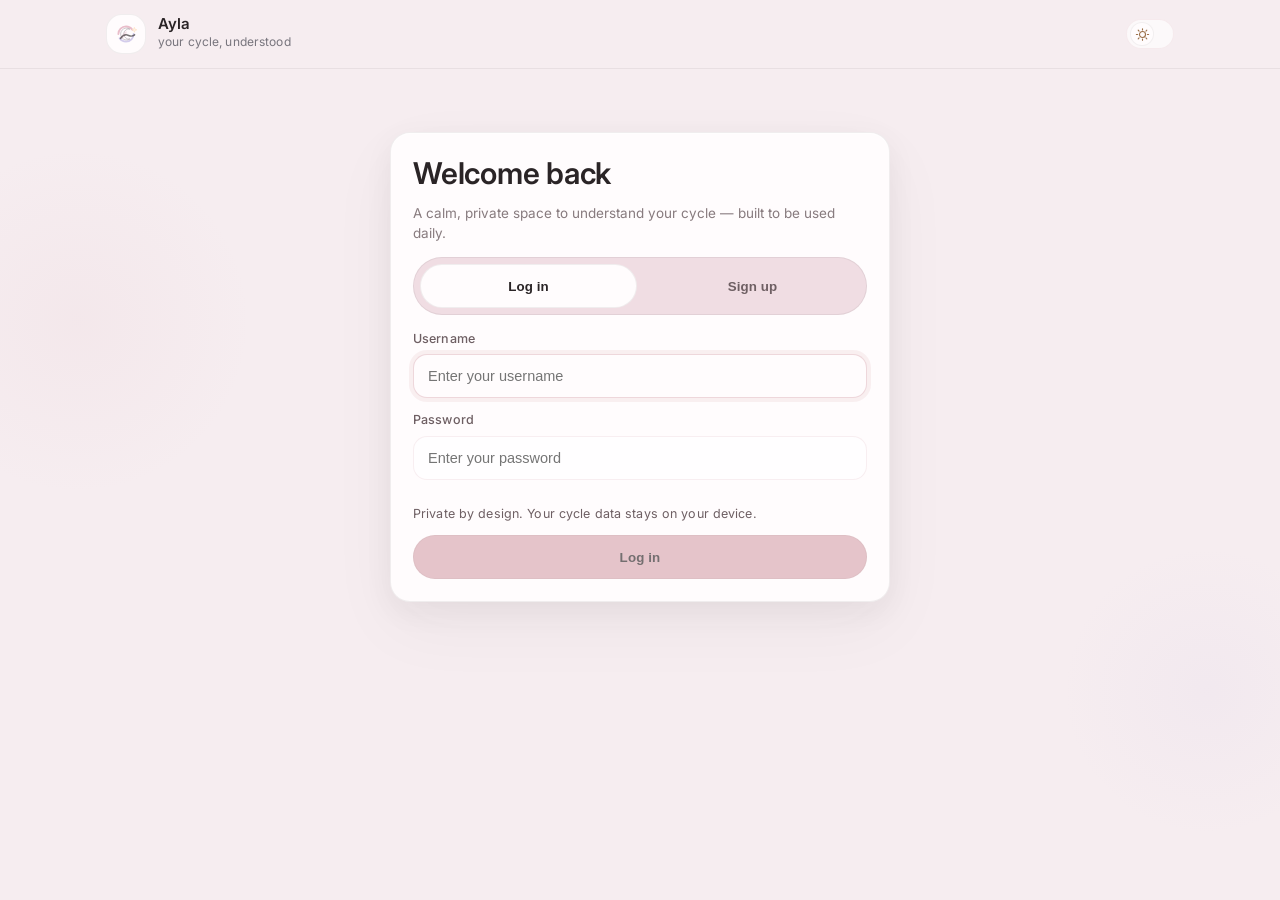
==== commit 1a78a49f: "ui/ux updation" ====
--- a/index.html
+++ b/index.html
@@ -39,7 +39,19 @@
         </div>
 
         <div class="topbar__actions">
-          <button class="btn btn--ghost" id="themeBtn" type="button">Theme</button>
+          <button class="theme-toggle" id="themeBtn" type="button" aria-label="Choose theme">
+            <span class="theme-toggle__track" aria-hidden="true">
+              <span class="theme-toggle__thumb">
+                <svg class="theme-toggle__icon theme-toggle__icon--sun" viewBox="0 0 24 24" focusable="false">
+                  <path d="M12 7.2a4.8 4.8 0 1 0 0 9.6 4.8 4.8 0 0 0 0-9.6Z" />
+                  <path d="M12 2.8v2M12 19.2v2M4.2 12h-2M21.8 12h-2M6.5 6.5 5.1 5.1M18.9 18.9l-1.4-1.4M17.5 6.5l1.4-1.4M5.1 18.9l1.4-1.4" />
+                </svg>
+                <svg class="theme-toggle__icon theme-toggle__icon--moon" viewBox="0 0 24 24" focusable="false">
+                  <path d="M15.6 18.2A7 7 0 1 1 9.8 5.9a5.9 5.9 0 1 0 5.8 12.3Z" />
+                </svg>
+              </span>
+            </span>
+          </button>
         </div>
       </div>
     </header>
@@ -106,7 +118,7 @@
 
             <div class="auth__meta">
               <p class="micro subtle" id="authHint">
-                Tip: This app stores your data only on this device (localStorage).
+                Private by design. Your cycle data stays on your device.
               </p>
               <p class="micro success" id="authSuccess" role="status" aria-live="polite" hidden></p>
               <p class="micro error" id="authError" role="status" aria-live="polite" hidden></p>
--- a/styles.css
+++ b/styles.css
@@ -338,6 +338,12 @@
   color:var(--ink);
   white-space:nowrap;
   pointer-events:none;
+  opacity:0;
+  transition:opacity 160ms ease, transform 180ms ease;
+}
+.wave-tooltip.is-visible{
+  opacity:1;
+  transform:translate(-50%, -130%);
 }
 
 .cycle-grid{
@@ -604,27 +610,62 @@
   letter-spacing:.12px;
 }
 
-.app{min-height:calc(100vh - 74px)}
+.app{
+  min-height:calc(100vh - 74px);
+  position:relative;
+  overflow:hidden;
+}
+.app::before,
+.app::after{
+  content:"";
+  position:absolute;
+  pointer-events:none;
+  border-radius:999px;
+  opacity:.42;
+}
+.app::before{
+  width:360px;
+  height:360px;
+  left:max(-110px, -8vw);
+  top:8vh;
+  background:radial-gradient(circle, rgba(216,167,175,.18), rgba(216,167,175,0) 68%);
+}
+.app::after{
+  width:300px;
+  height:300px;
+  right:max(-90px, -6vw);
+  bottom:6vh;
+  background:radial-gradient(circle, rgba(184,174,224,.16), rgba(184,174,224,0) 68%);
+}
 
 .auth{
   min-height:calc(100vh - 74px);
   display:grid;
-  place-items:center;
-  padding:28px 16px;
+  place-items:start center;
+  padding:clamp(20px, 7vh, 64px) 16px 28px;
+  position:relative;
+  z-index:1;
+  animation:ayla-page-fade 420ms ease-out both;
 }
 .auth__card{
-  width:min(460px, 100%);
+  width:min(500px, 100%);
   background:var(--card);
   border:1px solid var(--line);
   border-radius:var(--r-lg);
-  box-shadow:var(--shadow);
+  box-shadow:0 1px 0 rgba(255,255,255,.75) inset, 0 10px 30px rgba(43,36,40,.055), 0 24px 70px rgba(43,36,40,.045);
   padding:22px;
+  animation:ayla-card-rise 420ms ease-out both;
 }
 .auth__header{margin-bottom:14px}
 .h1{margin:0; font-size:var(--fs-h1); letter-spacing:-.25px; line-height:var(--lh-head); font-weight:var(--w-head)}
 .h2{margin:0; font-size:var(--fs-h2); letter-spacing:-.18px; line-height:var(--lh-head); font-weight:var(--w-head)}
 .h3{margin:0; font-size:var(--fs-h3); letter-spacing:-.08px; line-height:var(--lh-head); font-weight:var(--w-head)}
 .subtle{margin:10px 0 0; color:var(--muted)}
+.auth__header .subtle{
+  font-size:13.5px;
+  line-height:1.5;
+  opacity:.82;
+}
 .micro{font-size:var(--fs-micro); letter-spacing:.12px}
 .error{color:var(--danger)}
 .success{color:var(--success)}
@@ -670,11 +711,11 @@
 .field__input,.field__textarea{
   width:100%;
   border-radius:14px;
-  border:1px solid var(--line);
-  background:var(--tint);
+  border:1px solid rgba(216,167,175,.18);
+  background:rgba(255,255,255,.68);
   padding:13px 14px;
   font-size:14.5px;
-  transition:border-color var(--trans), box-shadow var(--trans), background var(--trans);
+  transition:border-color var(--trans), box-shadow var(--trans), background var(--trans), transform var(--trans);
 }
 .field__error{
   margin:2px 0 0;
@@ -686,8 +727,8 @@
 }
 .field__input:focus,.field__textarea:focus{
   outline:none;
-  box-shadow:var(--focus);
-  border-color:rgba(231,207,211,.85);
+  box-shadow:0 0 0 4px rgba(216,167,175,.16);
+  border-color:rgba(216,167,175,.44);
   background:var(--card);
 }
 .auth__meta{display:flex; flex-direction:column; gap:6px; margin-top:2px}
@@ -714,6 +755,8 @@
 /* Auth submit: ensure clear clickability when enabled */
 #authSubmit:not(:disabled){
   cursor:pointer;
+  color:var(--on-primary);
+  box-shadow:0 6px 14px rgba(43,36,40,.08);
 }
 #authSubmit.is-busy{
   cursor:pointer; /* keep premium interactive feel */
@@ -727,8 +770,13 @@
 .btn--primary{
   background:var(--primary);
   border-color:rgba(0,0,0,.05);
-}
-.btn--primary:hover{background:rgba(231,207,211,.92)}
+  color:var(--on-primary);
+}
+.btn--primary:hover{
+  background:rgba(216,167,175,.86);
+  transform:translateY(-1px);
+  box-shadow:0 8px 18px rgba(43,36,40,.09);
+}
 .btn--ghost{
   background:transparent;
   border-color:transparent;
@@ -739,11 +787,77 @@
   background:var(--tint);
   border-color:var(--line);
 }
-.btn--soft:hover{background:rgba(246,233,235,.85)}
+.btn--soft:hover{
+  background:rgba(246,233,235,.85);
+  border-color:rgba(216,167,175,.24);
+  box-shadow:0 0 0 3px rgba(216,167,175,.08);
+  transform:translateY(-1px);
+}
 
 .topbar__actions{display:flex; gap:8px; align-items:center}
 .topbar__actions--compact{flex-wrap:wrap; justify-content:flex-end}
 .btn--compact{height:36px; padding:0 12px; font-size:13px}
+
+.theme-toggle{
+  width:48px;
+  height:30px;
+  border:none;
+  padding:0;
+  background:transparent;
+  cursor:pointer;
+}
+.theme-toggle__track{
+  width:100%;
+  height:100%;
+  display:block;
+  border-radius:999px;
+  background:rgba(255,255,255,.68);
+  border:1px solid rgba(216,167,175,.18);
+  position:relative;
+  transition:background var(--trans), border-color var(--trans);
+}
+.theme-toggle__thumb{
+  width:24px;
+  height:24px;
+  border-radius:999px;
+  background:var(--card);
+  border:1px solid rgba(0,0,0,.05);
+  position:absolute;
+  left:3px;
+  top:2px;
+  display:grid;
+  place-items:center;
+  transition:transform 260ms ease, background var(--trans), border-color var(--trans);
+}
+.theme-toggle__icon{
+  width:15px;
+  height:15px;
+  fill:none;
+  stroke:currentColor;
+  stroke-width:1.8;
+  stroke-linecap:round;
+  stroke-linejoin:round;
+  grid-area:1 / 1;
+  transition:opacity 180ms ease, transform 260ms ease;
+}
+.theme-toggle__icon--sun{color:#9b6f48; opacity:1; transform:rotate(0deg) scale(1)}
+.theme-toggle__icon--moon{color:#7a6fb0; opacity:0; transform:rotate(-40deg) scale(.72)}
+.theme-toggle.is-night .theme-toggle__track{background:rgba(38,33,36,.72); border-color:rgba(255,255,255,.12)}
+.theme-toggle.is-night .theme-toggle__thumb{transform:translateX(18px); background:#2f2a2d; border-color:rgba(255,255,255,.12)}
+.theme-toggle.is-night .theme-toggle__icon--sun{opacity:0; transform:rotate(40deg) scale(.72)}
+.theme-toggle.is-night .theme-toggle__icon--moon{opacity:1; transform:rotate(0deg) scale(1)}
+.theme-toggle:hover .theme-toggle__track{border-color:rgba(216,167,175,.34)}
+.theme-toggle:focus-visible{outline:none}
+.theme-toggle:focus-visible .theme-toggle__track{box-shadow:var(--focus)}
+
+@keyframes ayla-page-fade{
+  from{opacity:0}
+  to{opacity:1}
+}
+@keyframes ayla-card-rise{
+  from{opacity:0; transform:translateY(8px)}
+  to{opacity:1; transform:translateY(0)}
+}
 
 /* —— App shell (dashboard): header tabs + routed views —— */
 .page--dashboard{
@@ -1207,22 +1321,24 @@
   gap:8px 12px;
   padding:6px 16px calc(6px + env(safe-area-inset-bottom, 0px));
   margin:0;
-  background:rgba(255,252,253,.72);
-  backdrop-filter:blur(14px);
-  -webkit-backdrop-filter:blur(14px);
-  border-top:1px solid rgba(216,167,175,.22);
-  box-shadow:0 -4px 24px rgba(92,72,82,.05);
+  background:rgba(255,252,253,.54);
+  backdrop-filter:blur(6px);
+  -webkit-backdrop-filter:blur(6px);
+  border-top:1px solid rgba(216,167,175,.14);
+  box-shadow:none;
 }
 body.theme-midnight-pro .app-footer{
-  background:rgba(38,33,36,.78);
-  border-top-color:rgba(216,167,175,.14);
-  box-shadow:0 -4px 28px rgba(0,0,0,.3);
+  background:rgba(38,33,36,.58);
+  border-top-color:rgba(216,167,175,.10);
+  box-shadow:none;
 }
 .app-footer__tagline{
   margin:0;
-  font-size:12px;
-  letter-spacing:.02em;
+  font-size:11.5px;
+  font-weight:400;
+  letter-spacing:.01em;
   color:var(--muted);
+  opacity:.72;
   line-height:1.35;
 }
 .app-footer__nav{
@@ -1231,7 +1347,12 @@
   justify-content:center;
   gap:6px;
 }
-.app-footer__link{font-size:13px}
+.app-footer__link{
+  font-size:12.5px;
+  font-weight:400;
+  opacity:.76;
+}
+.app-footer__link:hover{opacity:1}
 
 .subpage-head{
   margin-bottom:16px;
@@ -1322,10 +1443,7 @@
   margin-top:8px;
   font-size:12.5px;
   line-height:1.35;
-  display:-webkit-box;
-  -webkit-box-orient:vertical;
-  -webkit-line-clamp:2;
-  overflow:hidden;
+  overflow:visible;
 }
 
 /* Cycle details: compact inputs only on this page */
@@ -1344,6 +1462,12 @@
   min-height:clamp(168px, 22vh, 220px);
   margin-bottom:16px;
   overflow:hidden;
+  touch-action:manipulation;
+}
+.energy-analytics-card .energy-page__viz{
+  width:min(94%, 920px);
+  margin-left:auto;
+  margin-right:auto;
 }
 .energy-page__svg{
   position:absolute;
@@ -1352,6 +1476,21 @@
   width:calc(100% - 24px);
   height:calc(100% - 20px);
 }
+.wave-tooltip--energy-page{
+  z-index:2;
+}
+.energy-hover-dot{
+  transform-origin:center;
+  transform-box:fill-box;
+  transition:opacity 160ms ease, transform 180ms ease;
+}
+.energy-hover-dot.is-active{
+  animation:energy-dot-breathe 1.4s ease-in-out infinite;
+}
+@keyframes energy-dot-breathe{
+  0%, 100%{transform:scale(1)}
+  50%{transform:scale(1.22)}
+}
 .energy-strip{
   margin-bottom:8px;
 }
@@ -1400,6 +1539,79 @@
 }
 #energyInsightList{
   gap:8px;
+}
+.patterns-empty{
+  display:flex;
+  align-items:flex-start;
+  gap:12px;
+  padding:12px;
+  border:1px solid rgba(216,167,175,.18);
+  border-radius:18px;
+  background:rgba(255,255,255,.48);
+}
+.patterns-empty__icon{
+  width:34px;
+  height:34px;
+  flex:0 0 auto;
+  display:grid;
+  place-items:center;
+  border-radius:16px;
+  border:1px solid rgba(216,167,175,.18);
+  background:rgba(255,255,255,.58);
+  color:rgba(124,116,168,.78);
+}
+.patterns-empty__icon svg{width:20px; height:20px; display:block}
+.patterns-empty__copy{display:flex; flex-direction:column; gap:4px; min-width:0}
+.patterns-empty__title{
+  font-weight:var(--w-head);
+  letter-spacing:-.04px;
+  color:var(--ink);
+}
+.patterns-empty__body{
+  color:var(--muted);
+  font-size:12.5px;
+  line-height:1.45;
+}
+.insight-card--interactive{
+  position:relative;
+  cursor:pointer;
+  transition:background var(--trans), border-color var(--trans), transform var(--trans);
+}
+.insight-card--interactive:hover,
+.insight-card--interactive:focus-visible,
+.insight-card--interactive.is-tip-visible{
+  background:rgba(255,255,255,.72);
+  border-color:rgba(216,167,175,.30);
+  transform:translateY(-1px);
+}
+.insight-card--interactive:focus-visible{
+  outline:none;
+  box-shadow:var(--focus);
+}
+.insight-card--interactive::after{
+  content:attr(data-tip);
+  position:absolute;
+  left:12px;
+  right:12px;
+  bottom:calc(100% + 8px);
+  z-index:4;
+  padding:9px 11px;
+  border-radius:14px;
+  border:1px solid rgba(216,167,175,.22);
+  background:var(--card);
+  color:var(--ink);
+  font-size:12px;
+  line-height:1.35;
+  opacity:0;
+  transform:translateY(4px);
+  pointer-events:none;
+  transition:opacity 160ms ease, transform 180ms ease;
+}
+.insight-card--interactive:hover::after,
+.insight-card--interactive:focus-visible::after,
+.insight-card--interactive.is-tip-visible::after{
+  opacity:1;
+  transform:translateY(0);
 }
 
 @media (max-width: 920px){
@@ -1852,10 +2064,18 @@
 .app-view#view-calendar.app-view--scroll{
   overflow:hidden;
   padding-top:12px;
-  padding-bottom:max(16px, env(safe-area-inset-bottom, 0px));
+  padding-bottom:max(18px, env(safe-area-inset-bottom, 0px));
   gap:12px;
   display:flex;
   flex-direction:column;
+  --calendar-size:min(100%, clamp(380px, 34vw, 480px));
+  --calendar-legend-width:112px;
+  --calendar-block-offset:calc(60px + 2rem);
+}
+.dashboard-shell[data-active-view="calendar"]{
+  max-width:min(1260px, 100%);
+  padding-left:16px;
+  padding-right:16px;
 }
 #view-calendar .view-quick-actions{
   margin-bottom:8px;
@@ -1868,74 +2088,137 @@
   flex:1 1 auto;
   min-height:0;
 }
-#view-calendar .card--calendar{padding:12px}
+#view-calendar .card--calendar{padding:8px 12px}
 #view-calendar .cal-title{min-width:120px}
 #view-calendar .icon-btn{width:40px; height:40px}
 #view-calendar .cal-nav{
-  display:grid;
-  grid-template-columns:40px minmax(0, 1fr) 40px;
+  --cal-arrow-size:40px;
+  --cal-title-width:168px;
+  --cal-arrow-gap:14px;
+  position:relative;
+  display:flex;
   align-items:center;
-  gap:12px;
+  justify-content:center;
+  width:var(--calendar-size);
+  min-height:var(--cal-arrow-size);
+}
+#view-calendar .cal-nav .icon-btn{
+  position:absolute;
+  top:0;
+  z-index:2;
+  width:var(--cal-arrow-size);
+  height:var(--cal-arrow-size);
+  padding:0;
+}
+#view-calendar #prevMonthBtn{
+  left:0;
+}
+#view-calendar #nextMonthBtn{
+  right:0;
 }
 #view-calendar .cal-title{
   min-width:0;
+  width:var(--cal-title-width);
+  flex:0 0 var(--cal-title-width);
+  display:block;
+  margin-inline:calc(var(--cal-arrow-size) + var(--cal-arrow-gap));
   text-align:center;
   font-weight:var(--w-head);
   font-size:14px;
+  line-height:1.15;
   letter-spacing:-.12px;
+  white-space:normal;
+  overflow:visible;
+  text-overflow:clip;
 }
 #view-calendar .card__body--calendar{
-  grid-template-columns:minmax(0, 3fr) minmax(0, 2fr);
-  gap:16px;
+  grid-template-columns:
+    minmax(0, calc(var(--calendar-size) + var(--calendar-legend-width) + 20px))
+    minmax(320px, 390px);
+  justify-content:center;
+  gap:6rem;
   height:100%;
   min-height:0;
   align-items:stretch;
 }
 #view-calendar .calendar{
-  gap:8px;
+  gap:2px;
   min-height:0;
-  height:100%;
+  height:auto;
   align-items:flex-start;
+  margin-top:var(--calendar-block-offset);
+  margin-left:16px;
+  padding:0;
+  box-sizing:border-box;
 }
 #view-calendar .calendar__top{
   display:flex;
   flex-direction:column;
-  gap:8px;
-}
-#view-calendar .calendar__hint{
-  margin:0;
+  align-items:flex-end;
+  width:min(100%, calc(var(--calendar-size) + var(--calendar-legend-width) + 2rem));
+}
+#view-calendar .calendar__map{
+  display:flex;
+  align-items:center;
+  justify-content:center;
+  gap:2rem;
+  width:min(100%, calc(var(--calendar-size) + var(--calendar-legend-width) + 2rem));
+  min-width:0;
+}
+#view-calendar .calendar__matrix{
+  display:flex;
+  flex-direction:column;
+  gap:4px;
+  flex:0 1 var(--calendar-size);
+  min-width:0;
 }
 #view-calendar .calendar__dow{
-  gap:6px;
+  gap:4px;
   padding:0;
   font-size:10px;
   text-align:center;
+  width:var(--calendar-size);
+  grid-template-columns:repeat(7, minmax(0, 1fr));
 }
 #view-calendar .calendar__dow > div{
   text-align:center;
+  min-width:0;
 }
 #view-calendar .calendar__grid{
-  gap:6px;
-  flex:1 1 auto;
+  display:grid;
+  gap:4px;
+  flex:0 0 auto;
   min-height:0;
-  height:100%;
-  width:auto;
-  max-width:100%;
-  /* Make the calendar lighter/less dominant (smaller squares) */
-  max-width:clamp(420px, 44vw, 560px);
+  width:var(--calendar-size);
+  height:auto;
   aspect-ratio:7 / 6;
+  grid-template-columns:repeat(7, minmax(0, 1fr));
   grid-template-rows:repeat(6, minmax(0, 1fr));
+  grid-auto-rows:minmax(0, 1fr);
 }
 #view-calendar .day{
   padding:6px;
   border-radius:12px;
   aspect-ratio:1 / 1;
+  width:100%;
+  height:100%;
+  min-width:0;
+  min-height:0;
+  font-size:11px;
 }
 #view-calendar .day.day--blank{
-  border-color:transparent;
-  background:transparent;
+  border-color:rgba(0,0,0,.035);
+  background:rgba(255,255,255,.28);
   box-shadow:none;
   pointer-events:none;
+  padding:6px;
+  border-radius:12px;
+  opacity:.38;
+  cursor:default;
+}
+#view-calendar .day--filler .day__num{
+  color:var(--muted);
+  font-weight:var(--w-medium);
 }
 
 /* Calendar emblems: large, centered, visual-only (no text) */
@@ -1976,7 +2259,7 @@
 #view-calendar .day.sig-ovu{
   background:rgba(255,226,196,.13);
   border-color:rgba(231,171,121,.22);
-  box-shadow:0 0 0 3px rgba(231,171,121,.12);
+  box-shadow:0 0 0 2px rgba(231,171,121,.10);
 }
 #view-calendar .day.sig-energy-low,
 #view-calendar .day.sig-rest{
@@ -1990,40 +2273,62 @@
 }
 #view-calendar .day:hover{
   transform:translateY(-1px);
-  box-shadow:0 14px 34px rgba(43,42,47,.08);
+  border-color:rgba(216,167,175,.30);
+  box-shadow:0 0 0 3px rgba(216,167,175,.10);
+  background:rgba(255,252,253,.74);
 }
 #view-calendar .day:hover .day__emblem{
   transform:translate(-50%, -50%) scale(1.05);
   filter:saturate(1.04);
 }
-
-/* Legend panel */
-#view-calendar .day-panel__legend{
-  border:1px solid var(--line);
-  border-radius:16px;
-  background:var(--bg);
-  padding:12px;
-}
-#view-calendar .day-panel__legend-head{margin-bottom:10px}
-#view-calendar .day-panel__legend-items{
-  display:flex;
-  flex-wrap:wrap;
-  gap:8px;
+#view-calendar .day.is-selected{
+  border-color:rgba(124,116,168,.46);
+  background:rgba(184,174,224,.16);
+  box-shadow:0 0 0 3px rgba(184,174,224,.14), 0 8px 18px rgba(124,116,168,.08);
+}
+
+/* Calendar phase reference */
+#view-calendar .calendar__legend{
+  flex:0 0 var(--calendar-legend-width);
+  display:flex;
+  flex-direction:column;
+  align-items:stretch;
+  justify-content:center;
+  gap:10px;
+  padding:10px 0;
+  align-self:stretch;
+}
+#view-calendar .calendar__legend-title{
+  text-align:center;
+  letter-spacing:.12em;
+  text-transform:uppercase;
+  font-size:9px;
+  line-height:1.2;
+}
+#view-calendar .calendar__legend-items{
+  display:flex;
+  flex-direction:column;
+  gap:7px;
 }
 #view-calendar .legend-pill{
   display:inline-flex;
   align-items:center;
-  gap:10px;
-  padding:9px 12px;
-  border-radius:999px;
+  gap:8px;
+  width:100%;
+  min-height:34px;
+  padding:7px 9px;
+  border-radius:14px;
   border:1px solid rgba(0,0,0,.06);
   background:rgba(255,255,255,.55);
-  font-size:12px;
+  font-size:11px;
+  font-weight:var(--w-medium);
+  line-height:1;
   color:var(--muted);
 }
 #view-calendar .legend-pill svg{
-  width:20px;
-  height:20px;
+  width:18px;
+  height:18px;
+  flex:0 0 18px;
   display:block;
   fill:currentColor;
 }
@@ -2039,64 +2344,235 @@
 #view-calendar .legend-pill--low svg{
   transform:scale(1.14);
 }
-#view-calendar .legend-pill--period{color:rgba(178,74,90,.74)}
-#view-calendar .legend-pill--fertile{color:rgba(72,140,112,.70)}
-#view-calendar .legend-pill--ovu{color:rgba(231,171,121,.82)}
-#view-calendar .legend-pill--low{color:rgba(124,116,168,.74)}
+#view-calendar .legend-pill--period{
+  color:rgba(178,74,90,.78);
+  background:rgba(216,167,175,.13);
+  border-color:rgba(216,167,175,.24);
+}
+#view-calendar .legend-pill--fertile{
+  color:rgba(72,140,112,.76);
+  background:rgba(178,224,206,.12);
+  border-color:rgba(116,190,160,.20);
+}
+#view-calendar .legend-pill--ovu{
+  color:rgba(205,130,72,.86);
+  background:rgba(255,226,196,.16);
+  border-color:rgba(231,171,121,.22);
+}
+#view-calendar .legend-pill--low{
+  color:rgba(124,116,168,.78);
+  background:rgba(184,174,224,.12);
+  border-color:rgba(184,174,224,.22);
+}
 #view-calendar .day__num{font-size:11px}
 #view-calendar .dot{width:6px; height:6px}
 #view-calendar .day-panel{
   margin-top:0;
-  padding-top:0;
+  padding:14px 14px 10px 2px;
   border-top:none;
   min-height:0;
   height:100%;
   display:flex;
   flex-direction:column;
+  box-sizing:border-box;
+  transform:translate(-6px, 24px);
 }
 #view-calendar #dayPanelEmpty,
 #view-calendar #dayPanelContent{
   min-height:0;
 }
+#view-calendar #dayPanelContent[hidden]{
+  display:none;
+}
+#view-calendar #dayPanelEmpty[hidden]{
+  display:none;
+}
 #view-calendar #dayPanelContent{
   display:flex;
   flex-direction:column;
   height:100%;
-  gap:12px;
-}
-#view-calendar .day-panel__actions{margin-top:auto}
+  justify-content:center;
+  gap:0;
+  padding-top:clamp(14px, 2.8vh, 24px);
+  padding-bottom:clamp(8px, 2vh, 18px);
+  box-sizing:border-box;
+}
+#view-calendar .day-panel__stack{
+  display:flex;
+  flex-direction:column;
+  gap:10px;
+  margin-top:clamp(8px, 1.5vh, 14px);
+}
+#view-calendar #dayPanelEmpty{
+  height:100%;
+  display:grid;
+  place-items:center;
+  text-align:left;
+  padding:18px;
+}
 
 /* Calendar: compact selected-day panel (right column) */
 #view-calendar .day-panel__top{gap:8px}
 #view-calendar .pill{padding:6px 10px; font-size:11px}
-#view-calendar .kvs{gap:8px; margin-top:8px}
+#view-calendar .kvs{gap:8px; margin-top:2rem}
 #view-calendar .kv{padding:8px; border-radius:14px}
 #view-calendar .kv__k{font-size:11px}
 #view-calendar .kv__v{margin-top:4px; font-size:13px}
+#view-calendar .kv,
+#view-calendar .day-panel__guidance{
+  transition:background 180ms ease, border-color 180ms ease, box-shadow 180ms ease, transform 180ms ease;
+}
+#view-calendar .kv:hover,
+#view-calendar .day-panel__guidance:hover{
+  background:rgba(255,252,253,.82);
+  border-color:rgba(216,167,175,.22);
+  box-shadow:0 6px 16px rgba(43,42,47,.035);
+}
 #view-calendar .day-panel__actions{
-  gap:12px;
-  justify-content:flex-start;
+  gap:8px;
+  justify-content:stretch;
+  margin-top:0;
+  flex-wrap:nowrap;
+  transform:translateY(-5.25rem);
+  margin-bottom:-6rem;
 }
 #view-calendar .day-panel__actions .btn{
+  flex:1 1 0;
   height:40px;
-}
-
-/* Ensure bottom actions never visually touch footer */
+  min-width:0;
+}
+#view-calendar .day-panel__actions .btn:hover{
+  background:rgba(255,252,253,.82);
+  border-color:rgba(216,167,175,.24);
+  transform:translateY(-1px);
+}
+#view-calendar .day-panel__actions .btn:active{
+  transform:translateY(0) scale(.99);
+}
+#view-calendar .day-panel__actions .btn:first-child{
+  color:rgba(118,70,78,.95);
+  background:rgba(216,167,175,.14);
+  border-color:rgba(216,167,175,.24);
+}
+
+/* Keep top actions integrated with the panel edge */
 #view-calendar .day-panel__actions{
-  padding-bottom:8px;
+  padding-bottom:0;
 }
 
 #view-calendar .day-panel__guidance{
-  border:1px solid var(--line);
+  border:1px solid rgba(216,167,175,.18);
   border-radius:16px;
-  background:var(--bg);
-  padding:12px;
-}
-#view-calendar .day-panel__guidance-k{margin-bottom:8px}
+  background:rgba(255,252,253,.72);
+  padding:10px 11px;
+}
+#view-calendar .day-panel__guidance-k{
+  margin-bottom:6px;
+  letter-spacing:.12em;
+  text-transform:uppercase;
+}
 #view-calendar .day-panel__guidance-v{
   font-size:13px;
   line-height:1.4;
-  color:rgba(43,42,47,.82);
+  color:rgba(43,42,47,.84);
+}
+
+/* Calendar height guard: keep all 6 rows visible on shorter desktop viewports */
+@media (max-height: 820px){
+  .app-view#view-calendar.app-view--scroll{
+    --calendar-size:min(100%, clamp(360px, 33vw, 456px));
+    --calendar-legend-width:106px;
+    --calendar-block-offset:calc(42px + 2rem);
+    padding-top:10px;
+    padding-bottom:12px;
+    gap:10px;
+  }
+  #view-calendar .card--calendar{padding:8px 12px}
+  #view-calendar .card__body--calendar{gap:6rem}
+  #view-calendar .calendar{gap:2px}
+  #view-calendar .calendar__dow,
+  #view-calendar .calendar__grid{gap:4px}
+  #view-calendar .day{padding:5px; border-radius:11px}
+  #view-calendar .day__emblem{width:26px; height:26px}
+  #view-calendar .day__emblem svg{width:24px; height:24px}
+}
+
+@media (max-height: 720px){
+  .app-view#view-calendar.app-view--scroll{
+    --calendar-size:min(100%, clamp(320px, 31vw, 410px));
+    --calendar-legend-width:100px;
+    --calendar-block-offset:calc(18px + 2rem);
+    padding-top:8px;
+    padding-bottom:10px;
+  }
+  #view-calendar .calendar{margin-top:var(--calendar-block-offset)}
+  #view-calendar .calendar__dow{font-size:9.5px}
+  #view-calendar .day{padding:4px; border-radius:10px}
+  #view-calendar .day__num{font-size:10px}
+  #view-calendar .day__emblem{width:23px; height:23px}
+  #view-calendar .day__emblem svg{width:21px; height:21px}
+  #view-calendar .day-panel{
+    padding:10px 12px 8px 2px;
+    transform:translate(-8px, 14px);
+  }
+  #view-calendar #dayPanelContent{
+    padding-top:8px;
+    padding-bottom:8px;
+  }
+  #view-calendar .day-panel__stack{
+    margin-top:8px;
+  }
+  #view-calendar .day-panel__actions{
+    transform:translateY(-4rem);
+    margin-bottom:-4.75rem;
+  }
+}
+
+@media (max-width: 980px){
+  #view-calendar .card__body--calendar{
+    grid-template-columns:minmax(0, 58fr) minmax(270px, 42fr);
+  }
+  #view-calendar .calendar{
+    align-items:center;
+    margin-left:0;
+  }
+  #view-calendar .calendar__top{
+    align-items:center;
+    width:var(--calendar-size);
+  }
+  #view-calendar .calendar__map{
+    flex-direction:column;
+    gap:10px;
+    width:var(--calendar-size);
+  }
+  #view-calendar .day-panel{
+    transform:none;
+  }
+  #view-calendar .day-panel__actions{
+    transform:none;
+    margin-bottom:0;
+  }
+  #view-calendar .calendar__legend{
+    flex:0 0 auto;
+    width:100%;
+    padding:0;
+    align-self:center;
+  }
+  #view-calendar .calendar__legend-title{
+    display:none;
+  }
+  #view-calendar .calendar__legend-items{
+    flex-direction:row;
+    flex-wrap:wrap;
+    justify-content:center;
+    gap:6px;
+  }
+  #view-calendar .legend-pill{
+    flex:1 1 calc(50% - 6px);
+    justify-content:center;
+    min-width:0;
+    padding:7px 8px;
+  }
 }
 
 .card--full{
@@ -2143,7 +2619,10 @@
 }
 
 @media (max-width: 920px){
-  .card__body--calendar{grid-template-columns:1fr}
+  .card__body--calendar,
+  #view-calendar .card__body--calendar{
+    grid-template-columns:1fr;
+  }
   .topbar__inner--app{
     flex-direction:column;
     align-items:stretch;
@@ -2423,7 +2902,8 @@
 }
 .calendar__grid{
   display:grid;
-  grid-template-columns:repeat(7,1fr);
+  grid-template-columns:repeat(7, minmax(0, 1fr));
+  grid-template-rows:repeat(6, minmax(0, 1fr));
   gap:6px;
 }
 .day{
@@ -2434,17 +2914,21 @@
   min-height:0;
   aspect-ratio: 1 / 1;
   padding:6px;
+  width:100%;
+  height:100%;
+  font-size:11px;
   cursor:pointer;
   transition:background var(--trans), border-color var(--trans), transform var(--trans), box-shadow var(--trans);
   text-align:left;
 }
 .day:hover{
   background:var(--tint);
-  border-color:rgba(0,0,0,.08);
-  transform:none;
+  border-color:rgba(216,167,175,.28);
+  transform:translateY(-1px);
+  box-shadow:0 0 0 3px rgba(216,167,175,.08);
 }
 .day:focus{outline:none; box-shadow:var(--focus)}
-.day:active{transform:none}
+.day:active{transform:translateY(0)}
 .day.is-out{opacity:.45}
 .day.is-today{border-color:var(--phase-period); background:#fff}
 .day.is-today::after{
@@ -2461,7 +2945,7 @@
 }
 .day.is-selected{
   border-color:var(--phase-luteal);
-  box-shadow:0 0 0 3px rgba(184,174,224,.22);
+  box-shadow:0 0 0 3px rgba(184,174,224,.18);
   animation: ayla-select-pulse 520ms ease-out 1;
 }
 .day__num{font-weight:var(--w-head); font-size:12px}
@@ -2478,8 +2962,8 @@
 
 @keyframes ayla-select-pulse{
   0%{box-shadow:0 0 0 0 rgba(184,174,224,.0)}
-  40%{box-shadow:0 0 0 5px rgba(184,174,224,.16)}
-  100%{box-shadow:0 0 0 3px rgba(184,174,224,.22)}
+  40%{box-shadow:0 0 0 5px rgba(184,174,224,.12)}
+  100%{box-shadow:0 0 0 3px rgba(184,174,224,.18)}
 }
 
 .day-panel{
@@ -3350,6 +3834,30 @@
   flex:0 0 auto;
 }
 
+.calm-toast{
+  position:fixed;
+  left:50%;
+  bottom:max(18px, env(safe-area-inset-bottom, 0px));
+  z-index:20;
+  transform:translate(-50%, 8px);
+  opacity:0;
+  max-width:min(420px, calc(100vw - 32px));
+  padding:11px 14px;
+  border-radius:999px;
+  border:1px solid rgba(216,167,175,.20);
+  background:rgba(255,252,253,.94);
+  color:var(--ink);
+  font-size:12.5px;
+  line-height:1.35;
+  text-align:center;
+  box-shadow:0 0 0 3px rgba(216,167,175,.08);
+  transition:opacity 180ms ease, transform 220ms ease;
+}
+.calm-toast.is-visible{
+  opacity:1;
+  transform:translate(-50%, 0);
+}
+
 /* Phase learn modal (premium educational popup) */
 .phase-learn__head{display:flex; align-items:center; gap:12px}
 .phase-learn__icon{
@@ -3483,28 +3991,146 @@
   to{opacity:1; transform:translateY(0)}
 }
 
-/* Day modal (micro-dashboard) */
-.day-modal{width:min(640px, calc(100vw - 22px))}
-.day-modal__card{max-height:calc(100dvh - 22px)}
+/* Day modal (private daily reflection) */
+.day-modal{width:min(760px, calc(100vw - 22px))}
+.day-modal__card{
+  max-height:calc(100dvh - 22px);
+  background:linear-gradient(180deg, rgba(255,250,252,.97), rgba(255,255,255,.96));
+  box-shadow:0 25px 60px rgba(43,42,47,.08);
+}
+.day-modal .modal__head{
+  padding:18px 20px 12px;
+}
+.day-modal .modal__head .h3{
+  font-size:clamp(26px, 3.6vw, 34px);
+  line-height:1.1;
+  letter-spacing:-.34px;
+}
+.day-modal .modal__head .micro{
+  font-size:14px;
+  letter-spacing:.02em;
+}
+.day-modal .modal__close{
+  width:40px;
+  height:40px;
+  border-color:rgba(216,167,175,.14);
+  background:rgba(255,255,255,.58);
+  box-shadow:none;
+}
 .day-modal__body{
-  padding:12px 16px;
-  gap:10px;
+  padding:16px 20px;
+  gap:20px;
   overflow:hidden; /* strict: no internal scrollbars */
 }
-.day-block{border:1px solid var(--line); border-radius:18px; background:var(--bg); padding:10px}
-.day-block__top{display:flex; align-items:flex-start; justify-content:space-between; gap:10px}
-.day-quote{margin-top:8px; font-weight:var(--w-head); letter-spacing:-.06px}
-
-.mini-bars{display:flex; gap:10px; align-items:flex-start}
-.mini-bars__k{font-size:11px; color:var(--muted)}
-.mini-bars__bar{width:88px; height:10px; border-radius:999px; background:rgba(236,231,226,.7); border:1px solid var(--line); overflow:hidden}
-.mini-bars__fill{height:100%; width:40%; background:var(--secondary)}
-.mini-bars__fill--rose{background:var(--primary)}
+.day-block{
+  border:1px solid rgba(216,167,175,.16);
+  border-radius:22px;
+  background:rgba(255,255,255,.74);
+  box-shadow:0 4px 12px rgba(43,42,47,.03);
+  padding:14px;
+}
+.day-block--summary{
+  padding:16px;
+  background:rgba(255,252,253,.86);
+}
+.day-block__top{display:flex; align-items:flex-start; justify-content:space-between; gap:18px}
+.day-summary__intro{display:flex; flex-direction:column; gap:10px}
+.day-summary__title{
+  font-size:clamp(24px, 3vw, 28px);
+  line-height:1.18;
+  font-weight:var(--w-head);
+  color:var(--ink);
+  letter-spacing:-.16px;
+}
+.day-quote{
+  margin-top:14px;
+  max-width:56ch;
+  font-size:16px;
+  line-height:1.7;
+  font-weight:var(--w-medium);
+  letter-spacing:-.06px;
+  color:rgba(43,42,47,.86);
+}
+
+.mini-bars{display:flex; flex-direction:column; gap:9px; align-items:stretch; min-width:150px}
+.mini-bars__item{display:grid; grid-template-columns:48px 1fr; align-items:center; gap:8px}
+.mini-bars__k{
+  font-size:13px;
+  color:var(--muted);
+  letter-spacing:.08em;
+  text-transform:uppercase;
+  font-weight:var(--w-medium);
+}
+.mini-bars__bar{
+  width:100%;
+  height:10px;
+  border-radius:999px;
+  background:rgba(236,231,226,.72);
+  border:1px solid rgba(216,167,175,.12);
+  overflow:hidden;
+}
+.mini-bars__fill{
+  height:100%;
+  width:40%;
+  border-radius:999px;
+  background:linear-gradient(90deg, #c8b6ff, #a78bfa);
+  box-shadow:0 0 12px rgba(167,139,250,.22);
+  transition:width 280ms ease;
+}
+.mini-bars__fill--rose{
+  background:linear-gradient(90deg, #f2a7b5, #d67c8f);
+  box-shadow:0 0 12px rgba(214,124,143,.18);
+}
+.mini-bars__mood{
+  justify-self:start;
+  padding:5px 10px;
+  border-radius:999px;
+  background:rgba(246,220,226,.58);
+  color:rgba(122,68,81,.95);
+  font-weight:var(--w-head);
+}
 
 .day-grid{display:grid; grid-template-columns:1fr 1fr 1fr; gap:8px}
-.soft-card{border:1px solid var(--line); border-radius:16px; background:#fff; padding:10px}
-.soft-card__k{font-size:11px; color:var(--muted)}
-.soft-card__v{margin-top:6px; font-weight:var(--w-head)}
+.soft-card{
+  position:relative;
+  border:1px solid rgba(216,167,175,.16);
+  border-radius:18px;
+  background:rgba(255,255,255,.78);
+  padding:12px 12px 12px 42px;
+  box-shadow:0 4px 12px rgba(43,42,47,.03);
+  transition:transform 220ms ease, box-shadow 220ms ease, border-color 220ms ease, background 220ms ease;
+}
+.soft-card:hover{
+  transform:translateY(-2px);
+  border-color:rgba(216,167,175,.22);
+  background:rgba(255,252,253,.86);
+  box-shadow:0 8px 18px rgba(43,42,47,.045);
+}
+.soft-card::before{
+  position:absolute;
+  left:12px;
+  top:13px;
+  width:22px;
+  height:22px;
+  display:grid;
+  place-items:center;
+  border-radius:12px;
+  background:rgba(246,220,226,.48);
+  color:rgba(122,68,81,.9);
+  font-size:14px;
+}
+.day-grid .soft-card:nth-child(1)::before{content:"☁"}
+.day-grid .soft-card:nth-child(2)::before{content:"⚡"}
+.day-grid .soft-card:nth-child(3)::before{content:"🌸"}
+.day-grid .soft-card:nth-child(4)::before{content:"✎"}
+.soft-card__k{
+  font-size:13px;
+  color:var(--muted);
+  letter-spacing:.12em;
+  text-transform:uppercase;
+  font-weight:var(--w-medium);
+}
+.soft-card__v{margin-top:6px; font-size:16px; font-weight:var(--w-head)}
 .soft-card--wide{grid-column:1 / -1}
 .soft-card__v--notes{
   font-weight:var(--w-medium);
@@ -3516,31 +4142,95 @@
 }
 
 .day-actions{display:flex; gap:8px; flex-wrap:wrap}
+.day-actions .btn{
+  height:38px;
+  font-size:13px;
+  background:rgba(255,255,255,.64);
+  border-color:rgba(216,167,175,.16);
+  color:rgba(94,76,84,.78);
+  box-shadow:none;
+}
+.day-actions .btn:hover{
+  transform:translateY(-1px);
+  background:rgba(255,252,253,.84);
+  border-color:rgba(216,167,175,.24);
+}
 
 .accordion{
-  border:1px solid var(--line);
+  border:1px solid rgba(216,167,175,.14);
   border-radius:18px;
-  background:var(--bg);
-  padding:8px 10px;
-}
-.accordion[open]{background:#fff}
+  background:rgba(255,255,255,.62);
+  box-shadow:0 4px 12px rgba(43,42,47,.025);
+  padding:10px 12px;
+  transition:background 220ms ease, border-color 220ms ease, box-shadow 220ms ease;
+}
+.accordion[open]{
+  background:#fff;
+  border-color:rgba(216,167,175,.20);
+  box-shadow:0 8px 18px rgba(43,42,47,.04);
+}
 .accordion__summary{
   list-style:none;
   cursor:pointer;
+  display:flex;
+  align-items:center;
+  justify-content:space-between;
+  gap:12px;
   font-weight:var(--w-head);
   color:rgba(43,42,47,.85);
 }
 .accordion__summary::-webkit-details-marker{display:none}
-.accordion__body{margin-top:8px}
+.accordion__title{
+  display:block;
+  font-size:15px;
+}
+.accordion__preview{
+  display:block;
+  margin-top:4px;
+  font-size:12.5px;
+  line-height:1.35;
+  color:rgba(94,76,84,.68);
+  font-weight:var(--w-medium);
+}
+.accordion__chev{
+  transition:transform 220ms ease;
+  color:rgba(94,76,84,.62);
+}
+.accordion[open] .accordion__chev{transform:rotate(90deg)}
+.accordion__body{
+  margin-top:10px;
+  animation:accordion-fade 220ms ease both;
+}
+@keyframes accordion-fade{
+  from{opacity:0; transform:translateY(-3px)}
+  to{opacity:1; transform:translateY(0)}
+}
 .day-guidance{
   font-weight:var(--w-medium);
   letter-spacing:-.06px;
+  font-size:16px;
+  line-height:1.7;
   color:rgba(43,42,47,.86);
+}
+.day-modal .modal__foot{
+  justify-content:flex-end;
+  padding:12px 20px 18px;
+}
+#dayDoneBtn{
+  min-width:148px;
+  box-shadow:0 10px 22px rgba(201,137,151,.16);
+}
+#dayDoneBtn.is-success{
+  background:rgba(178,224,206,.82);
+  border-color:rgba(116,190,160,.22);
+  color:rgba(45,94,74,.96);
+  transform:scale(1.02);
 }
 
 @media (max-width: 540px){
   .day-grid{grid-template-columns:1fr 1fr}
-  .mini-bars__bar{width:78px}
+  .day-block__top{flex-direction:column}
+  .mini-bars{width:100%}
 }
 
 @media (max-width: 540px){
@@ -3595,70 +4285,147 @@
 
 /* Daily check-in modal: premium ritual styling */
 #checkinModal .modal__card{
-  background:rgba(255,252,253,.88);
+  background:linear-gradient(180deg, rgba(255,250,252,.96), rgba(255,255,255,.94));
   border-color:rgba(216,167,175,.22);
-  box-shadow:0 24px 70px rgba(43,42,47,.18);
+  box-shadow:0 22px 64px rgba(43,42,47,.14);
 }
 body.theme-midnight-pro #checkinModal .modal__card{
   background:rgba(48,42,45,.92);
   border-color:rgba(216,167,175,.14);
 }
 #checkinModal .modal__head{
-  padding:18px 18px 12px;
+  padding:16px 18px 10px;
   border-bottom-color:rgba(216,167,175,.18);
 }
+#checkinModal .modal__head .h3{
+  margin-top:2px;
+  font-size:clamp(26px, 3.6vw, 34px);
+  line-height:1.1;
+  letter-spacing:-.28px;
+}
+#checkinModal .modal__head .micro{
+  font-size:14px;
+  letter-spacing:.02em;
+}
+#checkinModal .checkin-date{
+  margin:6px 0 0;
+  font-size:14px;
+  color:rgba(94,76,84,.72);
+}
+#checkinModal .modal__close{
+  width:40px;
+  height:40px;
+  border-color:rgba(216,167,175,.14);
+  background:rgba(255,255,255,.54);
+  box-shadow:none;
+}
+#checkinModal .modal__close span{
+  font-size:18px;
+}
+#checkinModal .modal__close:hover{
+  transform:translateY(-1px);
+  background:rgba(255,252,253,.86);
+  border-color:rgba(216,167,175,.24);
+}
 #checkinModal .modal__body{
-  padding:16px 18px 14px;
-  gap:14px;
+  padding:14px 18px 12px;
+  gap:12px;
 }
 #checkinModal .group{
-  padding:12px;
+  padding:13px;
   border-radius:18px;
-  background:rgba(255,255,255,.55);
-  border:1px solid rgba(216,167,175,.16);
+  background:rgba(255,255,255,.72);
+  border:1px solid rgba(216,167,175,.18);
+  backdrop-filter:blur(8px);
+  -webkit-backdrop-filter:blur(8px);
+  transition:background 180ms ease, border-color 180ms ease, box-shadow 180ms ease;
+}
+#checkinModal .group:hover{
+  background:rgba(255,255,255,.82);
+  border-color:rgba(216,167,175,.24);
+  box-shadow:0 8px 20px rgba(118,86,98,.045);
 }
 body.theme-midnight-pro #checkinModal .group{
   background:rgba(255,255,255,.05);
   border-color:rgba(216,167,175,.12);
 }
 #checkinModal .group__label{
-  letter-spacing:.14em;
+  letter-spacing:.10em;
   text-transform:uppercase;
-  font-size:11px;
+  font-size:13px;
+  font-weight:var(--w-head);
+  margin-bottom:2px;
 }
 #checkinModal .chips{gap:10px}
 #checkinModal .chip{
   height:44px;
-  background:rgba(255,255,255,.7);
-  border-color:rgba(216,167,175,.16);
-  transition:transform 180ms ease, box-shadow 200ms ease, border-color 200ms ease, background 200ms ease, filter 200ms ease;
+  padding-inline:14px;
+  background:rgba(255,255,255,.86);
+  border-color:rgba(241,229,232,.95);
+  color:rgba(94,76,84,.76);
+  font-size:15px;
+  font-weight:var(--w-medium);
+  transition:transform 180ms ease, box-shadow 200ms ease, border-color 200ms ease, background 200ms ease, color 200ms ease, filter 200ms ease;
+}
+#checkinModal .chip__icon,
+#checkinModal .chip__icon svg{
+  width:20px;
+  height:20px;
 }
 #checkinModal .chip:hover{
   transform:translateY(-1px);
-  box-shadow:0 14px 34px rgba(43,42,47,.10);
+  border-color:rgba(216,167,175,.22);
+  box-shadow:0 8px 18px rgba(118,86,98,.07);
   filter:saturate(1.02);
 }
+#checkinModal .chip:active{
+  transform:scale(.97);
+}
 #checkinModal .chip.is-on{
-  background:rgba(216,167,175,.18);
-  border-color:rgba(216,167,175,.24);
-  box-shadow:0 18px 46px rgba(43,42,47,.14);
+  background:rgba(246,220,226,.96);
+  border-color:rgba(216,154,168,.74);
+  color:rgba(122,68,81,.98);
+  box-shadow:0 4px 10px rgba(216,154,168,.15), 0 0 0 3px rgba(216,167,175,.09);
+}
+#checkinModal .chip--pop{
+  animation:checkin-chip-pop 170ms ease-out;
+}
+@keyframes checkin-chip-pop{
+  0%{transform:scale(.96)}
+  100%{transform:scale(1)}
 }
 #checkinModal .chip--mood{color:rgba(78,70,92,.92)}
 #checkinModal .chip--energy{color:rgba(112,86,64,.92)}
 #checkinModal .chip--pain{color:rgba(118,70,78,.92)}
+#checkinModal .chip.is-on.chip--mood,
+#checkinModal .chip.is-on.chip--energy,
+#checkinModal .chip.is-on.chip--pain{
+  color:rgba(122,68,81,.98);
+}
 
 #checkinModal .field__textarea{
   background:rgba(255,255,255,.72);
   border-color:rgba(216,167,175,.16);
   box-shadow:0 2px 0 rgba(255,255,255,.65) inset;
+  min-height:86px;
+  resize:vertical;
 }
 #checkinModal .field__textarea:focus{
   background:rgba(255,255,255,.92);
   border-color:rgba(216,167,175,.22);
 }
+#checkinModal .field__label{
+  font-size:13px;
+  color:rgba(94,76,84,.82);
+}
+#checkinModal .checkin-whisper{
+  margin:0;
+  text-align:center;
+  color:rgba(94,76,84,.68);
+}
 
 #checkinModal .modal__foot{
-  padding:12px 18px 18px;
+  padding:10px 18px 16px;
   border-top-color:rgba(216,167,175,.16);
 }
 .btn__icon{
@@ -3676,13 +4443,23 @@
   border-color:rgba(216,167,175,.22);
 }
 .btn--ritual{
-  background:rgba(216,167,175,.92);
+  background:linear-gradient(135deg, rgba(217,163,175,.96), rgba(201,137,151,.96));
   border-color:rgba(0,0,0,.04);
-  box-shadow:0 14px 36px rgba(118,86,98,.18);
+  min-width:190px;
+  box-shadow:0 10px 22px rgba(201,137,151,.20);
 }
 .btn--ritual:hover{
   filter:saturate(1.04);
-  box-shadow:0 18px 46px rgba(118,86,98,.22);
+  transform:translateY(-2px);
+  box-shadow:0 14px 28px rgba(201,137,151,.24);
+}
+.btn--ritual:active{
+  transform:scale(.98);
+}
+.btn--ritual.is-success{
+  background:rgba(178,224,206,.82);
+  color:rgba(45,94,74,.96);
+  box-shadow:0 8px 20px rgba(72,140,112,.14);
 }
 
 .two-col{
@@ -3693,53 +4470,102 @@
 
 /* Period modal: premium ritual styling */
 #periodModal .modal__card{
-  background:rgba(255,252,253,.88);
+  position:relative;
+  background:linear-gradient(180deg, rgba(255,250,252,.96), rgba(255,255,255,.94));
   border-color:rgba(216,167,175,.20);
-  box-shadow:0 24px 70px rgba(43,42,47,.18);
+  box-shadow:0 30px 80px rgba(43,42,47,.10);
+}
+#periodModal .modal__card::before{
+  content:"";
+  position:absolute;
+  right:18px;
+  top:72px;
+  width:72px;
+  height:72px;
+  border-radius:999px;
+  background:rgba(216,167,175,.10);
+  pointer-events:none;
 }
 body.theme-midnight-pro #periodModal .modal__card{
   background:rgba(48,42,45,.92);
   border-color:rgba(216,167,175,.14);
 }
 #periodModal .modal__head{
-  padding:18px 18px 12px;
+  position:relative;
+  z-index:1;
+  padding:16px 18px 10px;
   border-bottom-color:rgba(216,167,175,.16);
 }
+#periodModal .modal__head .h3{
+  margin-top:2px;
+  font-size:clamp(26px, 3.6vw, 34px);
+  line-height:1.1;
+  letter-spacing:-.28px;
+}
+#periodModal .modal__head .micro{
+  font-size:14px;
+  letter-spacing:.02em;
+}
+#periodModal .period-whisper{
+  margin:6px 0 0;
+  font-size:14px;
+  color:rgba(94,76,84,.70);
+}
 #periodModal .modal__body{
-  padding:16px 18px 14px;
-  gap:14px;
+  position:relative;
+  z-index:1;
+  padding:14px 18px 12px;
+  gap:16px;
 }
 #periodModal .group{
-  padding:12px;
+  padding:13px;
   border-radius:18px;
-  background:rgba(255,255,255,.55);
-  border:1px solid rgba(216,167,175,.16);
+  background:rgba(255,255,255,.72);
+  border:1px solid rgba(216,167,175,.18);
+  box-shadow:0 4px 12px rgba(43,42,47,.03);
+  backdrop-filter:blur(8px);
+  -webkit-backdrop-filter:blur(8px);
 }
 body.theme-midnight-pro #periodModal .group{
   background:rgba(255,255,255,.05);
   border-color:rgba(216,167,175,.12);
 }
 #periodModal .group__label{
-  letter-spacing:.14em;
+  letter-spacing:.10em;
   text-transform:uppercase;
-  font-size:11px;
+  font-size:13px;
+  font-weight:var(--w-head);
 }
 #periodModal .chips{gap:10px}
 #periodModal .chip{
   height:44px;
-  background:rgba(255,255,255,.7);
-  border-color:rgba(216,167,175,.16);
-  transition:transform 180ms ease, box-shadow 200ms ease, border-color 200ms ease, background 200ms ease, filter 200ms ease;
+  background:rgba(255,255,255,.84);
+  border-color:rgba(241,229,232,.95);
+  font-size:15px;
+  font-weight:var(--w-medium);
+  transition:transform 220ms ease, box-shadow 220ms ease, border-color 220ms ease, background 220ms ease, color 220ms ease, filter 220ms ease;
+}
+#periodModal .chip[data-value="Light"]{background:#fff7f8}
+#periodModal .chip[data-value="Medium"]{background:#fbe8ec}
+#periodModal .chip[data-value="Heavy"]{background:#f5d5dc}
+#periodModal .chip__icon,
+#periodModal .chip__icon svg{
+  width:20px;
+  height:20px;
 }
 #periodModal .chip:hover{
   transform:translateY(-1px);
-  box-shadow:0 14px 34px rgba(43,42,47,.10);
+  border-color:rgba(216,167,175,.24);
+  box-shadow:0 8px 18px rgba(118,86,98,.07);
   filter:saturate(1.02);
 }
+#periodModal .chip:active{transform:scale(.97)}
 #periodModal .chip.is-on{
-  background:rgba(216,167,175,.16);
-  border-color:rgba(216,167,175,.24);
-  box-shadow:0 18px 46px rgba(43,42,47,.14);
+  transform:translateY(-1px) scale(1.03);
+  background:rgba(246,220,226,.96);
+  border-color:rgba(216,154,168,.72);
+  color:rgba(122,68,81,.98);
+  box-shadow:0 6px 14px rgba(216,154,168,.16), 0 0 0 3px rgba(216,167,175,.08);
 }
 #periodModal .chip--flow{color:rgba(118,70,78,.92)}
 
@@ -3769,25 +4595,80 @@
 }
 
 #periodModal .field__input{
-  background:rgba(255,255,255,.72);
-  border-color:rgba(216,167,175,.16);
-  box-shadow:0 2px 0 rgba(255,255,255,.65) inset;
+  min-height:48px;
+  background:rgba(255,255,255,.78);
+  border-color:rgba(216,167,175,.18);
+  box-shadow:0 2px 0 rgba(255,255,255,.70) inset, 0 4px 12px rgba(43,42,47,.025);
+  font-size:17px;
+  font-weight:var(--w-medium);
+  color:rgba(43,42,47,.88);
+  transition:border-color 180ms ease, box-shadow 200ms ease, background 200ms ease;
 }
 #periodModal .field__input:focus{
   background:rgba(255,255,255,.92);
-  border-color:rgba(216,167,175,.22);
+  border-color:rgba(216,154,168,.72);
+  box-shadow:0 0 0 4px rgba(216,154,168,.15), 0 2px 0 rgba(255,255,255,.70) inset;
+}
+#periodModal .field__label{
+  font-size:13px;
+  letter-spacing:.08em;
+  text-transform:uppercase;
+  font-weight:var(--w-head);
+  color:rgba(94,76,84,.78);
+}
+#periodModal .period-privacy{
+  margin:0;
+  padding:10px 12px;
+  border-radius:16px;
+  background:rgba(255,252,253,.62);
+  border:1px solid rgba(216,167,175,.12);
+  color:rgba(94,76,84,.72);
 }
 #periodModal .modal__foot{
-  padding:12px 18px 18px;
+  position:relative;
+  z-index:1;
+  padding:10px 18px 16px;
   border-top-color:rgba(216,167,175,.16);
 }
 #periodModal .icon-btn{
+  width:42px;
+  height:42px;
+  opacity:.85;
   background:rgba(255,255,255,.55);
   border-color:rgba(216,167,175,.14);
+  box-shadow:none;
 }
 #periodModal .icon-btn:hover{
   background:rgba(255,255,255,.78);
   border-color:rgba(216,167,175,.20);
+  transform:translateY(-1px);
+}
+#periodModal #deletePeriodBtn{
+  height:36px;
+  padding-inline:8px 10px;
+  background:transparent;
+  border-color:transparent;
+  color:rgba(178,74,90,.72);
+  font-size:12.5px;
+}
+#periodModal #deletePeriodBtn:hover{
+  background:rgba(216,167,175,.10);
+  border-color:rgba(216,167,175,.12);
+}
+#periodModal #savePeriodBtn{
+  min-width:190px;
+  background:linear-gradient(135deg, #d89aa8, #c87c8f);
+  box-shadow:0 10px 20px rgba(200,124,143,.25);
+}
+#periodModal #savePeriodBtn:hover{
+  transform:translateY(-2px);
+  box-shadow:0 14px 28px rgba(200,124,143,.26);
+}
+#periodModal #savePeriodBtn.is-success{
+  background:rgba(178,224,206,.82);
+  border-color:rgba(116,190,160,.22);
+  color:rgba(45,94,74,.96);
+  box-shadow:0 8px 20px rgba(72,140,112,.14);
 }
 
 @media (max-width: 920px){
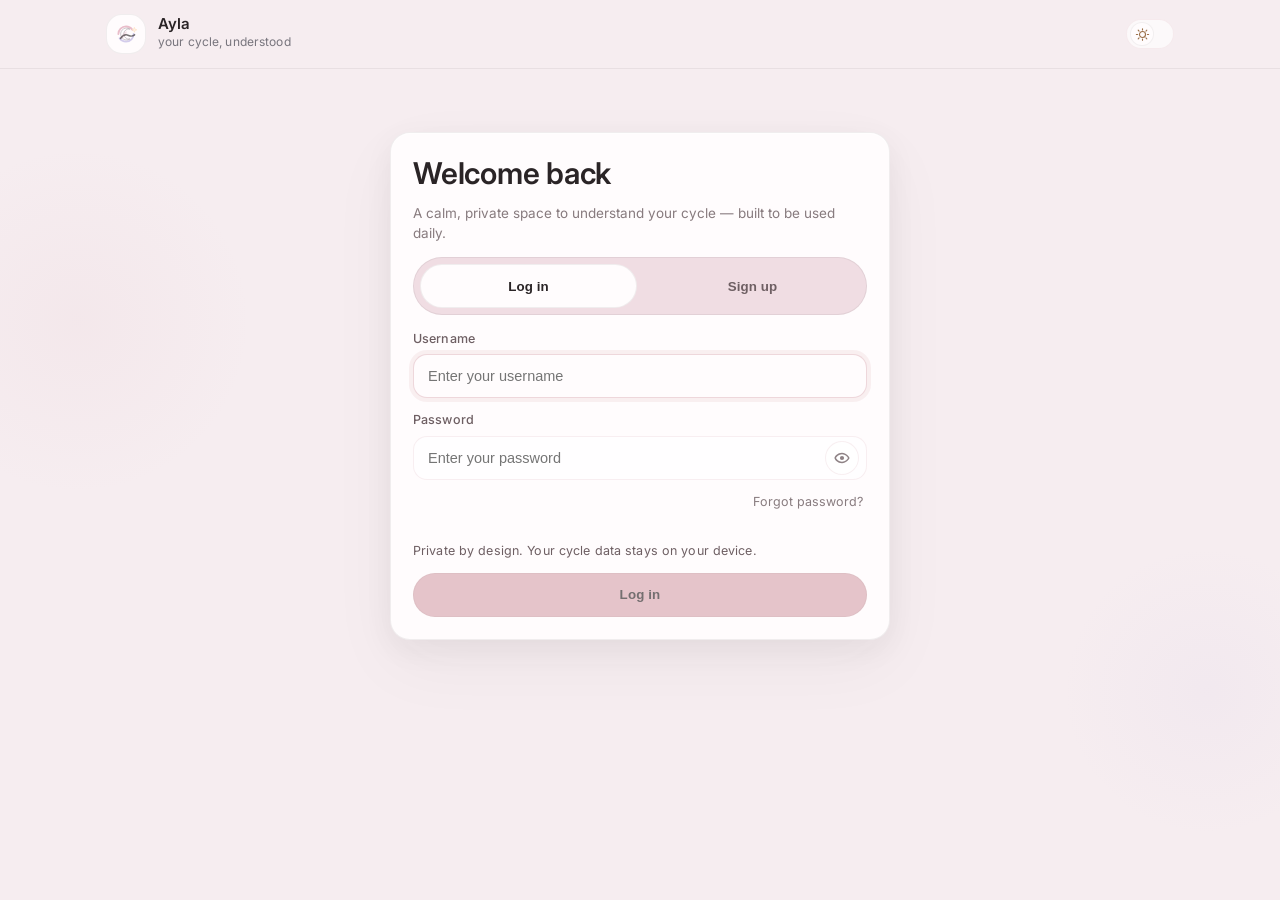
==== commit b0df2fa6: "forget password setup added" ====
--- a/index.html
+++ b/index.html
@@ -105,16 +105,86 @@
 
             <label class="field" id="passwordField">
               <span class="field__label">Password</span>
-              <input
-                class="field__input"
-                id="password"
-                name="password"
-                type="password"
-                autocomplete="current-password"
-                placeholder="Create a password (min 4 characters)"
-              />
+              <span class="field__control">
+                <input
+                  class="field__input field__input--withIcon"
+                  id="password"
+                  name="password"
+                  type="password"
+                  autocomplete="current-password"
+                  placeholder="Enter your password"
+                />
+                <button
+                  class="field__iconBtn"
+                  id="passwordToggle"
+                  type="button"
+                  aria-label="Show password"
+                  aria-pressed="false"
+                >
+                  <svg viewBox="0 0 24 24" focusable="false" aria-hidden="true">
+                    <path
+                      d="M12 5c5.7 0 10 5.6 10 7s-4.3 7-10 7S2 14.4 2 12s4.3-7 10-7Zm0 2C7.7 7 4.2 11 4.2 12S7.7 17 12 17s7.8-4 7.8-5S16.3 7 12 7Zm0 2.2A2.8 2.8 0 1 1 12 14.8a2.8 2.8 0 0 1 0-5.6Z"
+                    />
+                  </svg>
+                </button>
+              </span>
               <p class="micro error field__error" id="passwordError" role="status" aria-live="polite" hidden></p>
             </label>
+
+            <div class="auth__forgotRow" id="forgotRow">
+              <button class="text-link" id="forgotPasswordLink" type="button">Forgot password?</button>
+            </div>
+
+            <div class="signup-extra hidden" id="signupExtra" hidden aria-hidden="true">
+              <label class="field" id="securityQuestionField">
+                <span class="field__label">Security question</span>
+                <select class="field__input" id="securityQuestion" name="securityQuestion" autocomplete="off">
+                  <option value="" selected disabled>Choose a security question</option>
+                  <option value="pet">What was the name of your first pet?</option>
+                  <option value="city">What city were you born in?</option>
+                  <option value="teacher">What is the last name of a favorite teacher?</option>
+                  <option value="song">What is a song that always calms you?</option>
+                  <option value="flower">What is your favorite flower?</option>
+                </select>
+                <p class="micro error field__error" id="securityQuestionError" role="status" aria-live="polite" hidden></p>
+              </label>
+
+              <label class="field" id="securityAnswerField">
+                <span class="field__label">Answer</span>
+                <input
+                  class="field__input"
+                  id="securityAnswer"
+                  name="securityAnswer"
+                  inputmode="text"
+                  autocomplete="off"
+                  placeholder="Your answer (kept on this device)"
+                />
+                <p class="micro error field__error" id="securityAnswerError" role="status" aria-live="polite" hidden></p>
+              </label>
+
+              <label class="field" id="recoveryPinField">
+                <span class="field__label">Recovery passcode (4 digits)</span>
+                <span class="pin" role="group" aria-label="Recovery passcode">
+                  <input class="pin__box" id="recoveryPin1" inputmode="numeric" autocomplete="one-time-code" maxlength="1" aria-label="Digit 1" />
+                  <input class="pin__box" id="recoveryPin2" inputmode="numeric" autocomplete="one-time-code" maxlength="1" aria-label="Digit 2" />
+                  <input class="pin__box" id="recoveryPin3" inputmode="numeric" autocomplete="one-time-code" maxlength="1" aria-label="Digit 3" />
+                  <input class="pin__box" id="recoveryPin4" inputmode="numeric" autocomplete="one-time-code" maxlength="1" aria-label="Digit 4" />
+                </span>
+                <p class="micro error field__error" id="recoveryPinError" role="status" aria-live="polite" hidden></p>
+              </label>
+
+              <div class="pw-meter" id="signupPwMeter" aria-live="polite">
+                <div class="pw-meter__bar" aria-hidden="true"><span class="pw-meter__fill" id="signupPwFill"></span></div>
+                <div class="pw-meter__row">
+                  <div class="micro subtle" id="signupPwLabel">Strength</div>
+                  <div class="pw-meter__tags" aria-hidden="true">
+                    <span class="pw-tag" id="pwTagLen">8+</span>
+                    <span class="pw-tag" id="pwTagUpper">A‑Z</span>
+                    <span class="pw-tag" id="pwTagNum">0‑9</span>
+                  </div>
+                </div>
+              </div>
+            </div>
 
             <div class="auth__meta">
               <p class="micro subtle" id="authHint">
@@ -132,6 +202,29 @@
       </section>
     </main>
 
+    <dialog class="modal recover-modal" id="recoverModal" aria-label="Recover your account">
+      <form method="dialog" class="modal__card">
+        <div class="modal__head">
+          <div>
+            <div class="micro subtle" id="recoverKicker">Account recovery</div>
+            <div class="h3" id="recoverTitle">Recover your account</div>
+            <p class="micro subtle" id="recoverSubtitle">Enter your username to verify your identity.</p>
+          </div>
+          <button class="icon-btn" value="cancel" aria-label="Close recovery" type="submit">
+            <span aria-hidden="true">×</span>
+          </button>
+        </div>
+
+        <div class="modal__body" id="recoverBody">
+          <!-- Injected by auth.js -->
+        </div>
+
+        <div class="modal__foot" id="recoverFoot">
+          <!-- Injected by auth.js -->
+        </div>
+      </form>
+    </dialog>
+
     <dialog class="modal theme-modal" id="themeModal" aria-label="Choose theme">
       <form method="dialog" class="modal__card modal__card--tight">
         <div class="modal__head">
--- a/styles.css
+++ b/styles.css
@@ -167,13 +167,13 @@
 }
 body.theme-midnight-pro{
   --bg:#1f1b1d;
-  --card:#262124;
-  --tint:#2f2a2d;
+  --card:#282226;
+  --tint:#302a2e;
   --primary:#d8a7af;
   --secondary:#b8aee0;
   --ink:#f5f0f2;
-  --muted:#c1b2b6;
-  --line:rgba(255,255,255,.10);
+  --muted:#d0c3c7;
+  --line:rgba(255,255,255,.12);
   --on-primary:#1f1b1d;
   --focus:0 0 0 3px rgba(216,167,175,.35);
   --shadow:0 1px 0 rgba(255,255,255,0.10);
@@ -186,6 +186,145 @@
   --phase-ovulation:#e8a878;
   --phase-luteal:#b8aee0;
 }
+
+/* Midnight Calm: cycle details page should feel lighter + layered */
+body.theme-midnight-pro #view-cycle .subpage-head__title{color:rgba(245,240,242,.96)}
+body.theme-midnight-pro #view-cycle .subpage-head__hint{color:rgba(245,240,242,.70)}
+
+body.theme-midnight-pro .cycle-detail-card{
+  background:
+    radial-gradient(140% 120% at 0% 0%, rgba(184,174,224,.10), rgba(184,174,224,0) 56%),
+    radial-gradient(140% 120% at 100% 0%, rgba(216,167,175,.10), rgba(216,167,175,0) 58%),
+    rgba(40,34,38,.92);
+  border-color:rgba(255,255,255,.10);
+  box-shadow:0 18px 54px rgba(0,0,0,.42), inset 0 1px 0 rgba(255,255,255,.04);
+}
+
+/* Inputs: premium dark fields (readable, calm) */
+body.theme-midnight-pro #view-cycle .field__label{color:rgba(208,195,199,.86)}
+body.theme-midnight-pro #view-cycle .field__input{
+  background:rgba(255,255,255,.06);
+  border-color:rgba(255,255,255,.12);
+  color:rgba(245,240,242,.96);
+}
+body.theme-midnight-pro #view-cycle .field__input:hover{
+  background:rgba(255,255,255,.08);
+  border-color:rgba(255,255,255,.16);
+}
+body.theme-midnight-pro #view-cycle .field__input:focus{
+  background:rgba(255,255,255,.09);
+  border-color:rgba(216,167,175,.28);
+  box-shadow:0 0 0 4px rgba(216,167,175,.14);
+}
+body.theme-midnight-pro #view-cycle input[type="date"]{color-scheme:dark}
+
+/* Live estimates: clearer hierarchy + subtle contextual warmth */
+body.theme-midnight-pro .cycle-detail-card .kv{
+  background:rgba(255,255,255,.04);
+  border:1px solid rgba(255,255,255,.10);
+  box-shadow:0 12px 34px rgba(0,0,0,.34), inset 0 1px 0 rgba(255,255,255,.04);
+}
+body.theme-midnight-pro .cycle-detail-card .kv__k{color:rgba(208,195,199,.80)}
+body.theme-midnight-pro .cycle-detail-card .kv__v{
+  color:rgba(245,240,242,.96);
+  font-size:15px;
+}
+
+/* Phase notes: interactive, readable, premium */
+body.theme-midnight-pro .cycle-detail-card .phase-mini{
+  background:rgba(255,255,255,.03);
+  border:1px solid rgba(255,255,255,.10);
+  box-shadow:0 12px 32px rgba(0,0,0,.30);
+}
+body.theme-midnight-pro .cycle-detail-card .phase-mini:hover{
+  background:rgba(255,255,255,.05);
+  border-color:rgba(255,255,255,.14);
+  box-shadow:0 16px 40px rgba(0,0,0,.38);
+}
+body.theme-midnight-pro .phase-mini__v{color:rgba(245,240,242,.76)}
+body.theme-midnight-pro .phase-mini.is-current{
+  background:
+    radial-gradient(120% 80% at 20% 0%, rgba(216,167,175,.12), rgba(216,167,175,0) 60%),
+    rgba(255,255,255,.06);
+  border-color:rgba(216,167,175,.24);
+  box-shadow:0 18px 52px rgba(0,0,0,.44), inset 0 1px 0 rgba(255,255,255,.05);
+}
+
+/* Midnight Calm: ensure everything blends + stays readable */
+body.theme-midnight-pro .app-nav__tab:hover{
+  background:rgba(255,255,255,.06);
+  color:var(--ink);
+}
+body.theme-midnight-pro .app-nav__tab.is-active{
+  background:rgba(255,255,255,.05);
+  border-color:rgba(255,255,255,.12);
+  box-shadow:0 10px 26px rgba(0,0,0,.32), inset 0 1px 0 rgba(255,255,255,.05);
+}
+body.theme-midnight-pro .icon-btn:hover{
+  background:rgba(255,255,255,.06);
+  border-color:rgba(255,255,255,.14);
+}
+body.theme-midnight-pro .theme-option:hover{background:rgba(255,255,255,.05)}
+
+/* Insights: swap light surfaces to midnight surfaces */
+body.theme-midnight-pro #view-insights .insight-card__k{color:rgba(208,195,199,.86)}
+body.theme-midnight-pro #view-insights .insight-card__v{color:rgba(245,240,242,.96)}
+body.theme-midnight-pro #view-insights .insight-card__v + .micro.subtle{color:rgba(245,240,242,.70)}
+body.theme-midnight-pro #view-insights .insight-card{
+  background:rgba(255,255,255,.05);
+  border-color:rgba(255,255,255,.10);
+  box-shadow:0 16px 44px rgba(0,0,0,.36), inset 0 1px 0 rgba(255,255,255,.04);
+}
+body.theme-midnight-pro #view-insights .insight-card:hover{
+  background:rgba(255,255,255,.07);
+  border-color:rgba(255,255,255,.14);
+  box-shadow:0 20px 56px rgba(0,0,0,.42), inset 0 1px 0 rgba(255,255,255,.05);
+}
+body.theme-midnight-pro #view-insights .insight-card--primary{
+  background:
+    radial-gradient(120% 90% at 0% 0%, rgba(184,174,224,.18), rgba(184,174,224,0) 62%),
+    radial-gradient(120% 90% at 90% 10%, rgba(216,167,175,.14), rgba(216,167,175,0) 64%),
+    rgba(255,255,255,.06);
+  border-color:rgba(184,174,224,.18);
+  box-shadow:0 22px 60px rgba(0,0,0,.46), inset 0 1px 0 rgba(255,255,255,.05);
+}
+body.theme-midnight-pro .insights-reflection{
+  background:
+    radial-gradient(120% 90% at 15% 0%, rgba(231,171,121,.12), rgba(231,171,121,0) 62%),
+    radial-gradient(120% 90% at 100% 0%, rgba(184,174,224,.12), rgba(184,174,224,0) 60%),
+    rgba(255,255,255,.04);
+  border-color:rgba(231,171,121,.12);
+  box-shadow:0 18px 48px rgba(0,0,0,.42), inset 0 1px 0 rgba(255,255,255,.04);
+}
+body.theme-midnight-pro .insights-reflection__body{color:rgba(245,240,242,.78)}
+
+/* Food / Movement boards: keep cards legible in midnight */
+body.theme-midnight-pro .phase-card{
+  background:rgba(255,255,255,.03);
+  border-color:rgba(255,255,255,.10);
+}
+body.theme-midnight-pro .phase-card__icon{
+  border-color:rgba(255,255,255,.10);
+  background:rgba(255,255,255,.06);
+}
+body.theme-midnight-pro .phase-card.is-current{
+  background:rgba(255,255,255,.06);
+  border-color:rgba(216,167,175,.28);
+  box-shadow:0 14px 38px rgba(0,0,0,.38), inset 0 1px 0 rgba(255,255,255,.05);
+}
+body.theme-midnight-pro .aside-card{
+  background:rgba(255,255,255,.04);
+  border-color:rgba(255,255,255,.10);
+  box-shadow:0 16px 44px rgba(0,0,0,.36), inset 0 1px 0 rgba(255,255,255,.04);
+}
+body.theme-midnight-pro .aside-card__v,
+body.theme-midnight-pro .aside-card__list{
+  color:rgba(245,240,242,.78);
+}
+body.theme-midnight-pro .aside-card--rose{background:rgba(216,167,175,.09)}
+body.theme-midnight-pro .aside-card--sage{background:rgba(178,224,206,.07)}
+body.theme-midnight-pro .aside-card--lav{background:rgba(184,174,224,.08)}
+body.theme-midnight-pro .aside-card--cream{background:rgba(255,226,196,.08)}
 
 *{box-sizing:border-box}
 html,body{height:100%}
@@ -197,6 +336,8 @@
   font-size:var(--fs-body);
   line-height:var(--lh-body);
 }
+/* Global: prevent tiny horizontal overflows on mobile */
+body{overflow-x:hidden}
 
 /* Cycle details page layout */
 .cycle-page{
@@ -592,6 +733,14 @@
   stroke-linejoin:round;
   opacity:.92;
 }
+
+/* Midnight Calm: logo must stay readable */
+body.theme-midnight-pro .ayla-logo__wave{stroke:rgba(245,240,242,.72); opacity:.9}
+body.theme-midnight-pro .ayla-logo__ring{stroke:rgba(216,167,175,.78)}
+body.theme-midnight-pro .ayla-logo__ring--soft{stroke:rgba(184,174,224,.62)}
+body.theme-midnight-pro .ayla-logo__crescent{fill:rgba(245,240,242,.10)}
+body.theme-midnight-pro .ayla-logo__petal{fill:rgba(216,167,175,.28)}
+body.theme-midnight-pro .ayla-logo__spark{fill:rgba(255,226,196,.18); stroke:rgba(255,226,196,.62)}
 .ayla-logo__spark{
   fill:rgba(255,226,196,.38);
   stroke:rgba(255,226,196,.85);
@@ -732,6 +881,170 @@
   background:var(--card);
 }
 .auth__meta{display:flex; flex-direction:column; gap:6px; margin-top:2px}
+
+/* Auth extras: forgot + password toggle + signup security */
+.auth__forgotRow{
+  margin-top:-6px;
+  display:flex;
+  justify-content:flex-end;
+}
+.text-link{
+  border:none;
+  background:transparent;
+  padding:6px 4px;
+  font:inherit;
+  font-size:12.5px;
+  color:rgba(110,95,99,.82);
+  cursor:pointer;
+  border-radius:10px;
+  transition:color var(--trans), transform var(--trans), background var(--trans);
+}
+.text-link:hover{
+  color:rgba(43,36,40,.86);
+  background:rgba(216,167,175,.10);
+  transform:translateY(-1px);
+}
+.text-link:focus-visible{
+  outline:none;
+  box-shadow:var(--focus);
+}
+.field__control{
+  position:relative;
+  display:flex;
+  align-items:center;
+}
+.field__input--withIcon{
+  padding-right:46px;
+}
+.field__iconBtn{
+  position:absolute;
+  right:8px;
+  top:50%;
+  transform:translateY(-50%);
+  width:34px;
+  height:34px;
+  border-radius:999px;
+  border:1px solid rgba(216,167,175,.18);
+  background:rgba(255,255,255,.72);
+  display:grid;
+  place-items:center;
+  cursor:pointer;
+  transition:transform var(--trans), box-shadow var(--trans), background var(--trans), border-color var(--trans);
+}
+.field__iconBtn svg{width:18px; height:18px; fill:rgba(110,95,99,.78)}
+.field__iconBtn:hover{
+  background:rgba(255,255,255,.92);
+  border-color:rgba(216,167,175,.30);
+  box-shadow:0 10px 22px rgba(43,36,40,.05);
+  transform:translateY(-50%) scale(1.03);
+}
+.field__iconBtn:active{transform:translateY(-50%) scale(.98)}
+.field__iconBtn:focus-visible{outline:none; box-shadow:var(--focus)}
+
+.signup-extra{
+  padding:12px;
+  border-radius:var(--r-md);
+  border:1px solid rgba(216,167,175,.14);
+  background:
+    radial-gradient(140% 100% at 0% 0%, rgba(216,167,175,.10), rgba(216,167,175,0) 55%),
+    rgba(246,233,235,.60);
+  box-shadow:0 1px 0 rgba(255,255,255,.7) inset;
+  display:flex;
+  flex-direction:column;
+  gap:12px;
+  overflow:hidden; /* keep PIN group fully contained */
+}
+
+.pin{
+  display:flex;
+  justify-content:center;
+  align-items:center;
+  gap:10px;
+  width:100%;
+  max-width:280px; /* never exceed signup container */
+  margin:0 auto;
+  overflow:hidden; /* safeguard: no visual spill */
+}
+.pin__box{
+  flex:0 0 auto;          /* prevent infinite stretching */
+  width:clamp(42px, 12vw, 52px);
+  height:clamp(42px, 12vw, 52px);
+  padding:0;              /* no layout shift while typing */
+  box-sizing:border-box;
+  border-radius:14px;
+  border:1px solid rgba(216,167,175,.18);
+  background:rgba(255,255,255,.72);
+  text-align:center;
+  font-size:18px;
+  font-weight:600;
+  font-variant-numeric: tabular-nums;
+  letter-spacing:.12em;
+  transition:border-color var(--trans), box-shadow var(--trans), background var(--trans), transform var(--trans);
+}
+.pin__box:focus{
+  outline:none;
+  box-shadow:0 0 0 4px rgba(216,167,175,.16);
+  border-color:rgba(216,167,175,.44);
+  background:var(--card);
+}
+
+.pw-meter{
+  display:flex;
+  flex-direction:column;
+  gap:8px;
+}
+.pw-meter__bar{
+  height:10px;
+  border-radius:999px;
+  background:rgba(43,36,40,.06);
+  overflow:hidden;
+  border:1px solid rgba(0,0,0,.04);
+}
+.pw-meter__fill{
+  display:block;
+  height:100%;
+  width:0%;
+  border-radius:999px;
+  background:linear-gradient(90deg, rgba(216,167,175,.88), rgba(184,174,224,.78));
+  transition:width 240ms ease, filter 240ms ease;
+  filter:saturate(.95);
+}
+.pw-meter__row{
+  display:flex;
+  justify-content:space-between;
+  align-items:center;
+  gap:10px;
+}
+.pw-meter__tags{display:flex; gap:6px; align-items:center}
+.pw-tag{
+  font-size:12px;
+  padding:4px 8px;
+  border-radius:999px;
+  border:1px solid rgba(0,0,0,.05);
+  background:rgba(255,255,255,.7);
+  color:rgba(110,95,99,.82);
+}
+.pw-tag.is-ok{
+  color:rgba(45,94,74,.92);
+  border-color:rgba(178,224,206,.42);
+  background:rgba(178,224,206,.20);
+}
+
+@keyframes ayla-shake{
+  0%,100%{transform:translateX(0)}
+  20%{transform:translateX(-4px)}
+  40%{transform:translateX(4px)}
+  60%{transform:translateX(-3px)}
+  80%{transform:translateX(3px)}
+}
+.is-shaking{animation:ayla-shake 280ms ease-in-out}
+
+@keyframes ayla-success-glow{
+  0%{box-shadow:0 0 0 0 rgba(178,224,206,.0)}
+  35%{box-shadow:0 0 0 6px rgba(178,224,206,.22)}
+  100%{box-shadow:0 0 0 0 rgba(178,224,206,.0)}
+}
+.has-successGlow{animation:ayla-success-glow 520ms ease-out}
 
 .btn{
   height:var(--tap);
@@ -751,6 +1064,28 @@
   cursor:not-allowed;
   transform:none;
 }
+.btn.is-busy{
+  pointer-events:none;
+  opacity:.78;
+}
+.btn.is-busy::after{
+  content:"";
+  width:14px;
+  height:14px;
+  margin-left:10px;
+  border-radius:999px;
+  border:2px solid rgba(255,255,255,.55);
+  border-top-color:rgba(255,255,255,.0);
+  display:inline-block;
+  vertical-align:middle;
+  animation:ayla-spin 760ms linear infinite;
+}
+.btn.btn--ghost.is-busy::after,
+.btn.btn--soft.is-busy::after{
+  border-color:rgba(110,95,99,.38);
+  border-top-color:rgba(110,95,99,0);
+}
+@keyframes ayla-spin{to{transform:rotate(360deg)}}
 
 /* Auth submit: ensure clear clickability when enabled */
 #authSubmit:not(:disabled){
@@ -875,7 +1210,7 @@
 }
 .page--dashboard > .app-footer{
   flex:0 0 auto;
-  min-height:clamp(42px, 8.5vh, 68px);
+  min-height:calc(clamp(42px, 8.5vh, 68px) - 1rem);
 }
 /* Shell rhythm: header ↔ footer share one system (padding, surface, borders) */
 .page--dashboard > .topbar.topbar--app{
@@ -886,10 +1221,87 @@
   box-shadow:none;
 }
 body.theme-midnight-pro .page--dashboard > .topbar.topbar--app{
-  background:rgba(38,33,36,.78);
-  border-bottom-color:rgba(216,167,175,.14);
+  position:relative;
+  background:
+    radial-gradient(140% 120% at 18% 100%, rgba(216,167,175,.07), rgba(216,167,175,0) 62%),
+    radial-gradient(140% 120% at 92% 100%, rgba(184,174,224,.08), rgba(184,174,224,0) 60%),
+    rgba(18,15,17,.92);
+  backdrop-filter:blur(6px);
+  -webkit-backdrop-filter:blur(6px);
+  border-bottom-color:rgba(255,255,255,.09);
   box-shadow:none;
 }
+body.theme-midnight-pro .page--dashboard > .topbar.topbar--app::after{display:none !important}
+
+/* Midnight Calm: header/footer parity + readable brand */
+body.theme-midnight-pro .brand__tagline{color:rgba(208,195,199,.86)}
+body.theme-midnight-pro .topbar__inner--app{color:var(--ink)}
+
+body.theme-midnight-pro .topbar__inner--app{
+  padding:10px 16px;
+}
+
+body.theme-midnight-pro .app-footer{
+  background:
+    radial-gradient(140% 120% at 18% 100%, rgba(216,167,175,.07), rgba(216,167,175,0) 62%),
+    radial-gradient(140% 120% at 92% 100%, rgba(184,174,224,.08), rgba(184,174,224,0) 60%),
+    rgba(18,15,17,.92);
+  border-top-color:rgba(255,255,255,.09);
+}
+body.theme-midnight-pro .app-footer__tagline{color:rgba(208,195,199,.82); opacity:.78}
+body.theme-midnight-pro .app-footer__link{color:rgba(245,240,242,.86); opacity:.82}
+body.theme-midnight-pro .app-footer__link:hover{opacity:1}
+
+/* Midnight Calm: tabs must be visible */
+body.theme-midnight-pro .app-nav__tab{
+  color:rgba(245,240,242,.72);
+  font-weight:560;
+  letter-spacing:.05em;
+}
+body.theme-midnight-pro .app-nav__tab:hover{
+  background:rgba(255,255,255,.06);
+  color:rgba(245,240,242,.92);
+}
+body.theme-midnight-pro .app-nav__tab.is-active{
+  background:rgba(255,255,255,.07);
+  color:rgba(245,240,242,.98);
+  border-color:rgba(216,167,175,.20);
+  box-shadow:0 14px 34px rgba(0,0,0,.38), inset 0 1px 0 rgba(255,255,255,.05);
+  font-weight:650;
+}
+
+/* Midnight Calm: elegant active indicator (not loud) */
+body.theme-midnight-pro .app-nav__tab{
+  position:relative;
+}
+body.theme-midnight-pro .app-nav__tab.is-active::after{
+  content:"";
+  position:absolute;
+  left:12px;
+  right:12px;
+  bottom:4px;
+  height:2px;
+  border-radius:999px;
+  background:linear-gradient(90deg, rgba(216,167,175,.0), rgba(216,167,175,.62), rgba(184,174,224,.50), rgba(184,174,224,.0));
+  box-shadow:0 0 18px rgba(184,174,224,.20);
+}
+
+/* Midnight Calm: brand feels premium + readable */
+body.theme-midnight-pro .brand__name{
+  color:rgba(245,240,242,.98);
+}
+body.theme-midnight-pro .brand__text{gap:2px}
+body.theme-midnight-pro .brand__tagline{color:rgba(245,240,242,.72)}
+body.theme-midnight-pro .brand__mark{
+  filter:drop-shadow(0 10px 24px rgba(0,0,0,.38));
+  border-radius:16px;
+  padding:6px;
+  background:rgba(255,255,255,.04);
+  border:1px solid rgba(255,255,255,.08);
+}
+
+/* Midnight Calm: softer separator into content */
+body.theme-midnight-pro .page--dashboard > .topbar.topbar--app::after{display:none !important}
 
 .topbar--app{border-bottom-color:rgba(216,167,175,.22)}
 .topbar__inner--app{
@@ -974,6 +1386,9 @@
   display:flex;
   flex-direction:column;
 }
+@media (max-width: 540px){
+  .dashboard-shell{padding:0 12px}
+}
 
 .dashboard-shell[data-active-view="home"]{
   overflow:hidden;
@@ -1319,7 +1734,7 @@
   grid-template-columns:minmax(0, 1fr) auto;
   align-items:center;
   gap:8px 12px;
-  padding:6px 16px calc(6px + env(safe-area-inset-bottom, 0px));
+  padding:0 16px calc(0px + env(safe-area-inset-bottom, 0px));
   margin:0;
   background:rgba(255,252,253,.54);
   backdrop-filter:blur(6px);
@@ -1648,6 +2063,15 @@
   .dashboard-shell{padding:0 16px}
   .cycle-detail-card .home-details__grid-inputs{gap:16px}
   .cycle-detail-card .home-details__body--page{padding:16px; gap:16px}
+  /* Mobile/tablet: allow full-page scrolling (no viewport lock) */
+  .page--dashboard{
+    height:auto;
+    max-height:none;
+    overflow:visible;
+  }
+  .page--dashboard > .dashboard-shell{
+    min-height:auto;
+  }
   /* Mobile/tablet: allow natural scroll, but remove visible scrollbar “energy” */
   .app-view#view-cycle.app-view--scroll{
     overflow:auto;
@@ -1675,6 +2099,20 @@
   }
 }
 
+@media (max-width: 540px){
+  /* Smaller phones: keep cards readable and avoid crowding */
+  .topbar__inner--app{padding:8px 12px}
+  .app-nav__tab{padding:6px 10px}
+  .home-dashboard{grid-template-columns:1fr; min-height:auto}
+  .home-panel{padding:14px}
+  .cycle-detail-card .home-details__grid-inputs{grid-template-columns:1fr}
+  .cycle-detail-card .kvs{grid-template-columns:1fr}
+  .phase-grid{grid-template-columns:1fr}
+  #view-calendar .card__body--calendar{grid-template-columns:1fr; gap:18px}
+  #view-calendar .calendar__map{gap:10px}
+  .phase-board{grid-template-columns:1fr}
+}
+
 /* Home: 40/60 dashboard — cycle card · energy card (fills space between greeting & glance) */
 .home-dashboard{
   display:grid;
@@ -2154,8 +2592,8 @@
 #view-calendar .calendar__top{
   display:flex;
   flex-direction:column;
-  align-items:flex-end;
-  width:min(100%, calc(var(--calendar-size) + var(--calendar-legend-width) + 2rem));
+  align-items:stretch;
+  width:100%;
 }
 #view-calendar .calendar__map{
   display:flex;
@@ -2163,6 +2601,13 @@
   justify-content:center;
   gap:2rem;
   width:min(100%, calc(var(--calendar-size) + var(--calendar-legend-width) + 2rem));
+  min-width:0;
+}
+#view-calendar .calendar__core{
+  display:flex;
+  flex-direction:column;
+  gap:4px;
+  flex:0 1 var(--calendar-size);
   min-width:0;
 }
 #view-calendar .calendar__matrix{
@@ -3077,6 +3522,23 @@
   border-color:rgba(216,167,175,.16);
   box-shadow:0 14px 36px rgba(118,86,98,.08);
   transition:transform 180ms ease, box-shadow 200ms ease, border-color 200ms ease, background 200ms ease;
+  position:relative;
+}
+#view-insights .insight-card::before{
+  content:"";
+  position:absolute;
+  inset:0;
+  border-radius:inherit;
+  background:radial-gradient(120% 70% at 18% 0%, var(--ins-accent, rgba(216,167,175,.0)), rgba(216,167,175,0) 58%);
+  opacity:.9;
+  pointer-events:none;
+}
+#view-insights .insight-card > *{position:relative}
+#view-insights .insight-card__k{color:rgba(94,76,84,.78)}
+#view-insights .insight-card__v{color:rgba(43,42,47,.92)}
+#view-insights .insight-card__v + .micro.subtle{
+  color:rgba(43,42,47,.68);
+  line-height:1.45;
 }
 #view-insights .insight-card:hover{
   transform:translateY(-1px);
@@ -3084,7 +3546,40 @@
   border-color:rgba(216,167,175,.22);
   box-shadow:0 18px 46px rgba(118,86,98,.12);
 }
+#view-insights .insight-card:active{transform:translateY(0) scale(0.995)}
 #view-insights .divider{margin:10px 0}
+
+/* Insights: hierarchy + emotional color intelligence */
+#view-insights .insight-card--primary{
+  padding:14px;
+  background:
+    radial-gradient(120% 90% at 0% 0%, rgba(184,174,224,.18), rgba(184,174,224,0) 62%),
+    radial-gradient(120% 90% at 90% 10%, rgba(216,167,175,.16), rgba(216,167,175,0) 64%),
+    rgba(255,255,255,.66);
+  border-color:rgba(184,174,224,.22);
+  box-shadow:0 22px 60px rgba(118,86,98,.14);
+}
+#view-insights .insight-card--primary .insight-card__v{
+  font-size:20px;
+  letter-spacing:-.08px;
+}
+#view-insights .insight-card--secondary{
+  background:rgba(255,255,255,.60);
+}
+#view-insights .insight-card--support{
+  background:rgba(255,255,255,.50);
+  box-shadow:0 10px 26px rgba(118,86,98,.07);
+}
+#view-insights .insight-card--support .insight-card__label{opacity:.92}
+
+/* Contextual accents (soft, premium) */
+#view-insights .insight-card--period{--ins-accent: rgba(216,167,175,.22)}
+#view-insights .insight-card--fertile{--ins-accent: rgba(72,140,112,.16)}
+#view-insights .insight-card--guidance{--ins-accent: rgba(184,174,224,.22)}
+#view-insights .insight-card--energy{--ins-accent: rgba(231,171,121,.18)}
+#view-insights .insight-card--mood{--ins-accent: rgba(184,174,224,.18)}
+#view-insights .insight-card--hydration{--ins-accent: rgba(127,184,220,.18)}
+#view-insights .insight-card--recovery{--ins-accent: rgba(216,167,175,.18)}
 
 .insights-empty{
   display:flex;
@@ -3117,9 +3612,13 @@
 .insights-reflection{
   border:1px solid rgba(216,167,175,.16);
   border-radius:20px;
-  background:rgba(184,174,224,.10);
+  background:
+    radial-gradient(120% 90% at 15% 0%, rgba(231,171,121,.14), rgba(231,171,121,0) 62%),
+    radial-gradient(120% 90% at 100% 0%, rgba(184,174,224,.14), rgba(184,174,224,0) 60%),
+    rgba(255,252,253,.78);
   padding:12px;
-  box-shadow:0 14px 38px rgba(118,86,98,.08);
+  border-color:rgba(231,171,121,.16);
+  box-shadow:0 18px 46px rgba(118,86,98,.10);
 }
 .insights-reflection__head{
   display:flex;
@@ -3142,11 +3641,13 @@
   font-weight:var(--w-head);
   letter-spacing:-.06px;
   color:rgba(43,42,47,.86);
+  font-size:16px;
 }
 .insights-reflection__body{
   color:rgba(43,42,47,.82);
-  line-height:1.45;
-  font-size:13px;
+  line-height:1.55;
+  font-size:13.2px;
+  max-width:60ch;
 }
 
 /* Insights dashboard grids */
@@ -3473,6 +3974,15 @@
   min-height:auto;
   display:flex;
 }
+.phase-board__aside{scroll-margin-top:72px}
+.phase-board__aside.is-jump{
+  animation:phase-aside-jump 260ms ease-out;
+}
+@keyframes phase-aside-jump{
+  from{box-shadow:0 0 0 0 rgba(184,174,224,.0)}
+  40%{box-shadow:0 0 0 4px rgba(184,174,224,.16)}
+  to{box-shadow:0 0 0 0 rgba(184,174,224,.0)}
+}
 .phase-aside{
   width:100%;
   display:flex;
@@ -3832,6 +4342,82 @@
   padding:12px 16px 16px;
   border-top:1px solid var(--line);
   flex:0 0 auto;
+}
+
+/* Recover modal (auth) */
+.recover-modal .modal__head .micro.subtle{margin:0}
+.recover-modal .modal__head p.micro.subtle{
+  margin:6px 0 0;
+  line-height:1.45;
+  opacity:.86;
+}
+.recover-options{
+  display:grid;
+  grid-template-columns:1fr;
+  gap:10px;
+}
+.recover-option{
+  text-align:left;
+  border-radius:var(--r-md);
+  border:1px solid rgba(216,167,175,.16);
+  background:
+    radial-gradient(140% 100% at 0% 0%, rgba(216,167,175,.10), rgba(216,167,175,0) 55%),
+    rgba(255,255,255,.62);
+  padding:14px 14px;
+  cursor:pointer;
+  transition:transform var(--trans), box-shadow var(--trans), border-color var(--trans), background var(--trans);
+  box-shadow:0 1px 0 rgba(255,255,255,.8) inset, 0 14px 38px rgba(43,36,40,.045);
+}
+.recover-option:hover{
+  transform:translateY(-1px);
+  border-color:rgba(216,167,175,.26);
+  background:rgba(255,252,253,.86);
+  box-shadow:0 1px 0 rgba(255,255,255,.85) inset, 0 18px 46px rgba(43,36,40,.06);
+}
+.recover-option:focus-visible{outline:none; box-shadow:var(--focus)}
+.recover-option__title{
+  font-weight:var(--w-head);
+  letter-spacing:-.10px;
+  margin-bottom:4px;
+}
+.recover-question{
+  padding:12px 12px;
+  border-radius:var(--r-md);
+  border:1px solid rgba(216,167,175,.16);
+  background:rgba(246,233,235,.60);
+  box-shadow:0 1px 0 rgba(255,255,255,.75) inset;
+}
+.recover-question__q{
+  margin-top:6px;
+  font-weight:var(--w-head);
+  letter-spacing:-.12px;
+  line-height:1.25;
+}
+.recover-success{
+  padding:16px;
+  border-radius:var(--r-lg);
+  border:1px solid rgba(178,224,206,.38);
+  background:
+    radial-gradient(140% 100% at 0% 0%, rgba(178,224,206,.22), rgba(178,224,206,0) 60%),
+    rgba(255,252,253,.84);
+  box-shadow:0 1px 0 rgba(255,255,255,.8) inset, 0 18px 52px rgba(43,36,40,.05);
+  text-align:center;
+}
+.recover-success__icon{
+  width:44px;
+  height:44px;
+  border-radius:18px;
+  display:grid;
+  place-items:center;
+  margin:0 auto 10px;
+  background:rgba(178,224,206,.22);
+  border:1px solid rgba(178,224,206,.35);
+  color:rgba(45,94,74,.96);
+  font-weight:800;
+}
+.recover-success__title{
+  font-weight:var(--w-head);
+  letter-spacing:-.18px;
 }
 
 .calm-toast{
@@ -3992,70 +4578,114 @@
 }
 
 /* Day modal (private daily reflection) */
-.day-modal{width:min(760px, calc(100vw - 22px))}
+.day-modal{width:min(700px, calc(100vw - 22px))}
 .day-modal__card{
   max-height:calc(100dvh - 22px);
   background:linear-gradient(180deg, rgba(255,250,252,.97), rgba(255,255,255,.96));
   box-shadow:0 25px 60px rgba(43,42,47,.08);
 }
 .day-modal .modal__head{
-  padding:18px 20px 12px;
+  padding:10px 16px 6px;
+  align-items:center;
 }
 .day-modal .modal__head .h3{
-  font-size:clamp(26px, 3.6vw, 34px);
-  line-height:1.1;
+  font-size:clamp(18.5px, 2.55vw, 23px);
+  line-height:1.06;
   letter-spacing:-.34px;
 }
+.day-modal #dayModalSubtitle{margin-bottom:1px}
+.day-modal #dayModalDate{margin-top:0}
 .day-modal .modal__head .micro{
-  font-size:14px;
+  font-size:13px;
   letter-spacing:.02em;
 }
 .day-modal .modal__close{
-  width:40px;
-  height:40px;
+  width:36px;
+  height:36px;
   border-color:rgba(216,167,175,.14);
   background:rgba(255,255,255,.58);
   box-shadow:none;
+  transform:translateY(-1px);
+  transition:transform 200ms ease-out, background 200ms ease-out, border-color 200ms ease-out;
+}
+.day-modal .modal__close:hover{
+  background:rgba(255,252,253,.86);
+  border-color:rgba(216,167,175,.22);
+  transform:translateY(-1px) scale(0.98);
+}
+.day-modal .modal__close:active{
+  transform:translateY(0) scale(0.96);
 }
 .day-modal__body{
-  padding:16px 20px;
-  gap:20px;
-  overflow:hidden; /* strict: no internal scrollbars */
-}
+  padding:10px 18px 12px;
+  gap:12px;
+  overflow-y:auto;
+  scroll-behavior:smooth;
+  overscroll-behavior:contain;
+  align-items:flex-start;
+}
+.day-modal__body > *{
+  max-width:660px;
+  width:100%;
+  margin-left:0;
+  margin-right:0;
+}
+.day-modal__body > .day-block--summary{max-width:650px}
+.day-modal__body > .day-block[aria-label="Logged data"]{max-width:650px}
+.day-modal__body > .accordion{max-width:650px}
+.day-modal__body > .day-actions{max-width:650px}
 .day-block{
   border:1px solid rgba(216,167,175,.16);
   border-radius:22px;
   background:rgba(255,255,255,.74);
   box-shadow:0 4px 12px rgba(43,42,47,.03);
-  padding:14px;
+  padding:10px;
 }
 .day-block--summary{
-  padding:16px;
-  background:rgba(255,252,253,.86);
-}
-.day-block__top{display:flex; align-items:flex-start; justify-content:space-between; gap:18px}
-.day-summary__intro{display:flex; flex-direction:column; gap:10px}
+  padding:12px;
+  background:
+    radial-gradient(120% 90% at 15% 0%, rgba(216,167,175,.10), rgba(216,167,175,0) 60%),
+    radial-gradient(120% 90% at 100% 0%, rgba(184,174,224,.10), rgba(184,174,224,0) 62%),
+    rgba(255,252,253,.86);
+}
+.day-block__top{display:flex; align-items:center; justify-content:space-between; gap:14px}
+.day-summary__intro{display:flex; flex-direction:column; gap:8px}
+#dayModalPhase{
+  display:inline-flex;
+  width:fit-content;
+  padding:5px 10px;
+  font-size:10.5px;
+}
 .day-summary__title{
-  font-size:clamp(24px, 3vw, 28px);
-  line-height:1.18;
+  font-size:clamp(19.5px, 2.3vw, 22px);
+  line-height:1.16;
   font-weight:var(--w-head);
   color:var(--ink);
   letter-spacing:-.16px;
 }
 .day-quote{
   margin-top:14px;
-  max-width:56ch;
-  font-size:16px;
-  line-height:1.7;
+  max-width:44ch;
+  font-size:15.5px;
+  line-height:1.72;
   font-weight:var(--w-medium);
   letter-spacing:-.06px;
   color:rgba(43,42,47,.86);
 }
 
 .mini-bars{display:flex; flex-direction:column; gap:9px; align-items:stretch; min-width:150px}
-.mini-bars__item{display:grid; grid-template-columns:48px 1fr; align-items:center; gap:8px}
+.mini-bars__item{display:grid; grid-template-columns:56px 1fr auto; align-items:center; column-gap:8px}
+.mini-bars__item--mood{grid-template-columns:56px 1fr auto}
+.mini-bars__spacer{width:1px; height:1px}
+.mini-bars__val{
+  font-size:12px;
+  color:rgba(94,76,84,.72);
+  letter-spacing:.06em;
+  text-transform:uppercase;
+  font-weight:var(--w-medium);
+}
 .mini-bars__k{
-  font-size:13px;
+  font-size:12.5px;
   color:var(--muted);
   letter-spacing:.08em;
   text-transform:uppercase;
@@ -4063,7 +4693,7 @@
 }
 .mini-bars__bar{
   width:100%;
-  height:10px;
+  height:12px;
   border-radius:999px;
   background:rgba(236,231,226,.72);
   border:1px solid rgba(216,167,175,.12);
@@ -4083,11 +4713,12 @@
 }
 .mini-bars__mood{
   justify-self:start;
-  padding:5px 10px;
+  padding:4px 9px;
   border-radius:999px;
   background:rgba(246,220,226,.58);
   color:rgba(122,68,81,.95);
   font-weight:var(--w-head);
+  line-height:1;
 }
 
 .day-grid{display:grid; grid-template-columns:1fr 1fr 1fr; gap:8px}
@@ -4096,7 +4727,7 @@
   border:1px solid rgba(216,167,175,.16);
   border-radius:18px;
   background:rgba(255,255,255,.78);
-  padding:12px 12px 12px 42px;
+  padding:8px 11px 8px 40px;
   box-shadow:0 4px 12px rgba(43,42,47,.03);
   transition:transform 220ms ease, box-shadow 220ms ease, border-color 220ms ease, background 220ms ease;
 }
@@ -4108,10 +4739,10 @@
 }
 .soft-card::before{
   position:absolute;
-  left:12px;
-  top:13px;
-  width:22px;
-  height:22px;
+  left:11px;
+  top:11px;
+  width:20px;
+  height:20px;
   display:grid;
   place-items:center;
   border-radius:12px;
@@ -4124,13 +4755,13 @@
 .day-grid .soft-card:nth-child(3)::before{content:"🌸"}
 .day-grid .soft-card:nth-child(4)::before{content:"✎"}
 .soft-card__k{
-  font-size:13px;
+  font-size:12px;
   color:var(--muted);
   letter-spacing:.12em;
   text-transform:uppercase;
   font-weight:var(--w-medium);
 }
-.soft-card__v{margin-top:6px; font-size:16px; font-weight:var(--w-head)}
+.soft-card__v{margin-top:4px; font-size:15.5px; font-weight:var(--w-head)}
 .soft-card--wide{grid-column:1 / -1}
 .soft-card__v--notes{
   font-weight:var(--w-medium);
@@ -4140,30 +4771,58 @@
   -webkit-box-orient:vertical;
   overflow:hidden;
 }
+.soft-card__v--notes.is-placeholder{
+  color:rgba(43,42,47,.62);
+  font-style:italic;
+}
+.soft-card__hint{
+  margin-top:4px;
+  font-size:11.5px;
+  line-height:1.35;
+  opacity:.8;
+}
 
 .day-actions{display:flex; gap:8px; flex-wrap:wrap}
+.day-actions{
+  margin-top:2px;
+  padding-top:2px;
+  justify-content:flex-start;
+  gap:10px;
+}
 .day-actions .btn{
-  height:38px;
-  font-size:13px;
-  background:rgba(255,255,255,.64);
-  border-color:rgba(216,167,175,.16);
-  color:rgba(94,76,84,.78);
-  box-shadow:none;
+  height:36px;
+  font-size:12.5px;
+  background:rgba(255,255,255,.72);
+  border-color:rgba(216,167,175,.18);
+  color:rgba(74,58,66,.82);
+  box-shadow:0 6px 14px rgba(43,42,47,.03);
+  transition:transform 200ms ease-out, background 200ms ease-out, border-color 200ms ease-out, box-shadow 200ms ease-out;
+}
+.day-actions #dayActionCheckin{
+  background:rgba(246,220,226,.38);
+  border-color:rgba(216,167,175,.22);
+}
+.day-actions #dayActionPeriod{
+  background:rgba(184,174,224,.14);
+  border-color:rgba(184,174,224,.22);
 }
 .day-actions .btn:hover{
   transform:translateY(-1px);
-  background:rgba(255,252,253,.84);
-  border-color:rgba(216,167,175,.24);
-}
+  background:rgba(255,252,253,.92);
+  border-color:rgba(216,167,175,.26);
+  box-shadow:0 10px 22px rgba(43,42,47,.045);
+}
+.day-actions .btn:active{transform:translateY(0) scale(0.98)}
 
 .accordion{
   border:1px solid rgba(216,167,175,.14);
   border-radius:18px;
   background:rgba(255,255,255,.62);
   box-shadow:0 4px 12px rgba(43,42,47,.025);
-  padding:10px 12px;
+  padding:8px 10px;
   transition:background 220ms ease, border-color 220ms ease, box-shadow 220ms ease;
 }
+.accordion#dayInsightsDetails{margin-top:6px}
 .accordion[open]{
   background:#fff;
   border-color:rgba(216,167,175,.20);
@@ -4182,7 +4841,7 @@
 .accordion__summary::-webkit-details-marker{display:none}
 .accordion__title{
   display:block;
-  font-size:15px;
+  font-size:14.5px;
 }
 .accordion__preview{
   display:block;
@@ -4192,6 +4851,7 @@
   color:rgba(94,76,84,.68);
   font-weight:var(--w-medium);
 }
+.accordion[open] .accordion__preview{display:none}
 .accordion__chev{
   transition:transform 220ms ease;
   color:rgba(94,76,84,.62);
@@ -4214,11 +4874,22 @@
 }
 .day-modal .modal__foot{
   justify-content:flex-end;
-  padding:12px 20px 18px;
+  padding:6px 14px 8px;
+  background:rgba(255,252,253,.72);
+  border-top:1px solid rgba(216,167,175,.16);
 }
 #dayDoneBtn{
-  min-width:148px;
+  min-width:114px;
   box-shadow:0 10px 22px rgba(201,137,151,.16);
+  padding:9px 14px;
+  transition:transform 200ms ease-out, box-shadow 200ms ease-out, background 200ms ease-out, border-color 200ms ease-out;
+}
+#dayDoneBtn:hover{
+  transform:translateY(-1px);
+  box-shadow:0 14px 26px rgba(201,137,151,.14);
+}
+#dayDoneBtn:active{
+  transform:translateY(0) scale(0.98);
 }
 #dayDoneBtn.is-success{
   background:rgba(178,224,206,.82);
@@ -4299,8 +4970,8 @@
 }
 #checkinModal .modal__head .h3{
   margin-top:2px;
-  font-size:clamp(26px, 3.6vw, 34px);
-  line-height:1.1;
+  font-size:clamp(23px, 3.25vw, 30px);
+  line-height:1.12;
   letter-spacing:-.28px;
 }
 #checkinModal .modal__head .micro{
@@ -4476,15 +5147,7 @@
   box-shadow:0 30px 80px rgba(43,42,47,.10);
 }
 #periodModal .modal__card::before{
-  content:"";
-  position:absolute;
-  right:18px;
-  top:72px;
-  width:72px;
-  height:72px;
-  border-radius:999px;
-  background:rgba(216,167,175,.10);
-  pointer-events:none;
+  display:none;
 }
 body.theme-midnight-pro #periodModal .modal__card{
   background:rgba(48,42,45,.92);
@@ -4498,8 +5161,8 @@
 }
 #periodModal .modal__head .h3{
   margin-top:2px;
-  font-size:clamp(26px, 3.6vw, 34px);
-  line-height:1.1;
+  font-size:clamp(23px, 3.25vw, 30px);
+  line-height:1.12;
   letter-spacing:-.28px;
 }
 #periodModal .modal__head .micro{
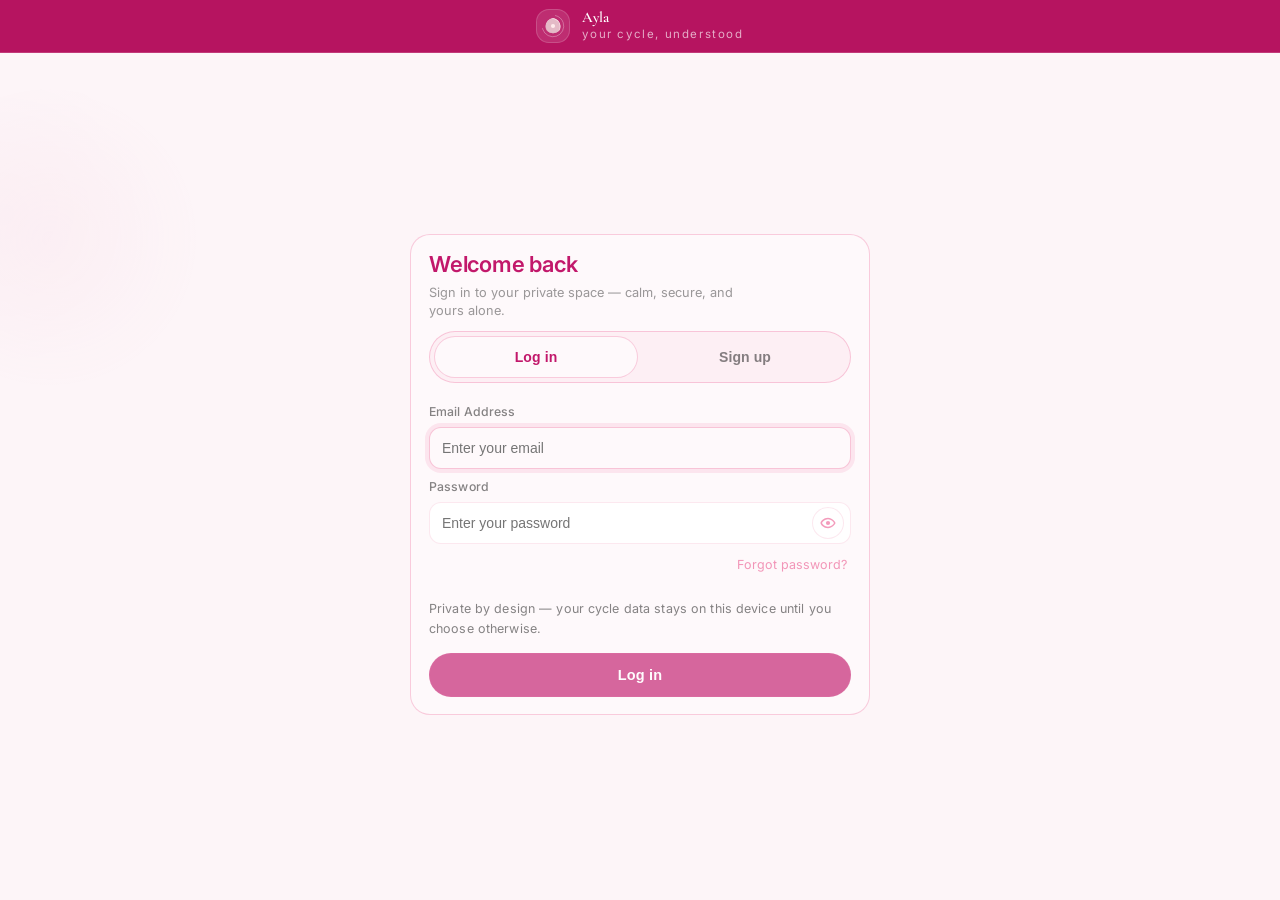
==== commit e4c436c3: "daily updates" ====
--- a/index.html
+++ b/index.html
@@ -1,35 +1,41 @@
 <!doctype html>
-<html lang="en">
+<html lang="en" class="auth-html">
   <head>
     <meta charset="UTF-8" />
     <meta name="viewport" content="width=device-width, initial-scale=1" />
     <meta name="color-scheme" content="light" />
+    <meta name="theme-color" content="#7A0026" />
     <title>Ayla — your cycle, understood</title>
+    <link rel="icon" href="./favicon.svg" type="image/svg+xml" />
+    <link rel="apple-touch-icon" href="./icons/ayla-app-icon.svg" />
     <link rel="stylesheet" href="./styles.css" />
   </head>
-  <body>
+  <body class="page--auth">
     <a class="skip-link" href="#main">Skip to content</a>
 
-    <header class="topbar" role="banner">
-      <div class="topbar__inner">
+    <header class="topbar topbar--auth" role="banner">
+      <div class="topbar__inner topbar__inner--auth">
         <div class="brand" aria-label="Ayla">
           <div class="brand__mark" aria-hidden="true">
             <svg class="ayla-logo" viewBox="0 0 48 48" role="img" focusable="false" aria-hidden="true">
-              <!-- Cycle ring -->
-              <path class="ayla-logo__ring" d="M13.2 24c0-6 4.8-10.8 10.8-10.8 3.7 0 7 1.8 9 4.7" />
-              <path class="ayla-logo__ring ayla-logo__ring--soft" d="M34.8 24c0 6-4.8 10.8-10.8 10.8-3.7 0-7-1.8-9-4.7" />
-
-              <!-- Crescent -->
-              <path class="ayla-logo__crescent" d="M29.6 17.1a8.4 8.4 0 1 0 0 13.8 7.1 7.1 0 1 1 0-13.8Z" />
-
-              <!-- Petal -->
-              <path class="ayla-logo__petal" d="M18.2 27.2c.7-2.9 2.8-5.1 6.2-6.5-.2 3.7-1.6 6.2-4.4 7.8-1.1.6-2.4.9-3.9.9.8-.6 1.4-1.3 2.1-2.2Z" />
-
-              <!-- Gentle wave -->
-              <path class="ayla-logo__wave" d="M16.2 30.3c2.5-3.5 5.3-5.1 7.9-5.1 2.7 0 4.6 1.8 7.4 1.8 1.7 0 3.2-.6 4.6-1.8" />
-
-              <!-- Spark -->
-              <path class="ayla-logo__spark" d="M35.8 14.6l.9 2.6 2.6.9-2.6.9-.9 2.6-.9-2.6-2.6-.9 2.6-.9.9-2.6Z" />
+              <circle class="ayla-logo__rhythm" cx="24" cy="24" r="18.4" fill="none" transform="rotate(-18 24 24)" />
+              <g class="ayla-logo__bloom">
+                <path
+                  class="ayla-logo__petal"
+                  d="M24 10.4C15.3 12.3 10.8 19.1 11.5 25.8C12.1 30.8 16.8 34.6 24 35.8C31.2 34.6 35.9 30.8 36.5 25.8C37.2 19.1 32.7 12.3 24 10.4Z"
+                />
+                <path
+                  class="ayla-logo__petal"
+                  d="M24 10.4C15.3 12.3 10.8 19.1 11.5 25.8C12.1 30.8 16.8 34.6 24 35.8C31.2 34.6 35.9 30.8 36.5 25.8C37.2 19.1 32.7 12.3 24 10.4Z"
+                  transform="rotate(120 24 24)"
+                />
+                <path
+                  class="ayla-logo__petal"
+                  d="M24 10.4C15.3 12.3 10.8 19.1 11.5 25.8C12.1 30.8 16.8 34.6 24 35.8C31.2 34.6 35.9 30.8 36.5 25.8C37.2 19.1 32.7 12.3 24 10.4Z"
+                  transform="rotate(240 24 24)"
+                />
+              </g>
+              <circle class="ayla-logo__core" cx="24" cy="24" r="3.6" />
             </svg>
           </div>
           <div class="brand__text">
@@ -37,73 +43,64 @@
             <div class="brand__tagline">your cycle, understood</div>
           </div>
         </div>
-
-        <div class="topbar__actions">
-          <button class="theme-toggle" id="themeBtn" type="button" aria-label="Choose theme">
-            <span class="theme-toggle__track" aria-hidden="true">
-              <span class="theme-toggle__thumb">
-                <svg class="theme-toggle__icon theme-toggle__icon--sun" viewBox="0 0 24 24" focusable="false">
-                  <path d="M12 7.2a4.8 4.8 0 1 0 0 9.6 4.8 4.8 0 0 0 0-9.6Z" />
-                  <path d="M12 2.8v2M12 19.2v2M4.2 12h-2M21.8 12h-2M6.5 6.5 5.1 5.1M18.9 18.9l-1.4-1.4M17.5 6.5l1.4-1.4M5.1 18.9l1.4-1.4" />
-                </svg>
-                <svg class="theme-toggle__icon theme-toggle__icon--moon" viewBox="0 0 24 24" focusable="false">
-                  <path d="M15.6 18.2A7 7 0 1 1 9.8 5.9a5.9 5.9 0 1 0 5.8 12.3Z" />
-                </svg>
-              </span>
-            </span>
-          </button>
-        </div>
       </div>
     </header>
 
     <main id="main" class="app" role="main">
-      <!-- AUTH -->
       <section class="auth" id="authScreen" aria-label="Authentication">
         <div class="auth__card">
           <div class="auth__header">
-            <h1 class="h1">Welcome back</h1>
-            <p class="subtle">
-              A calm, private space to understand your cycle — built to be used daily.
+            <h1 class="h1" id="authHeading">Welcome back</h1>
+            <p class="subtle" id="authSubtle">
+              Sign in to your private space — calm, secure, and yours alone.
             </p>
           </div>
 
-          <div class="segmented" role="tablist" aria-label="Sign in or sign up">
-            <button class="segmented__btn is-active" id="tabLogin" role="tab" aria-selected="true" type="button">
-              Log in
-            </button>
-            <button class="segmented__btn" id="tabSignup" role="tab" aria-selected="false" type="button">
-              Sign up
-            </button>
+          <div class="auth__tabs">
+            <div class="segmented" role="tablist" aria-label="Account access">
+              <button type="button" class="segmented__btn is-active" id="tabLogin" role="tab" aria-selected="true">
+                Log in
+              </button>
+              <button type="button" class="segmented__btn" id="tabSignup" role="tab" aria-selected="false">
+                Sign up
+              </button>
+            </div>
           </div>
 
           <form class="form" id="authForm" autocomplete="on" novalidate>
-            <label class="field hidden" id="fullNameField" hidden>
-              <span class="field__label">Full Name</span>
+            <label class="field" id="preferredNameField" hidden>
+              <span class="field__label">Your Name</span>
               <input
                 class="field__input"
-                id="fullName"
-                name="fullName"
-                inputmode="text"
+                id="preferredName"
+                name="preferredName"
+                type="text"
                 autocomplete="name"
-                placeholder="Enter your full name (e.g., Ritika Sharma)"
+                autocapitalize="words"
+                spellcheck="true"
+                maxlength="80"
+                placeholder="What should we call you?"
               />
-              <p class="micro error field__error" id="fullNameError" role="status" aria-live="polite" hidden></p>
-            </label>
-
-            <label class="field" id="usernameField">
-              <span class="field__label">Username</span>
+              <p class="micro error field__error" id="preferredNameError" role="status" aria-live="polite" hidden></p>
+            </label>
+
+            <label class="field">
+              <span class="field__label">Email Address</span>
               <input
                 class="field__input"
-                id="username"
-                name="username"
-                inputmode="text"
-                autocomplete="username"
-                placeholder="Choose a unique username (min 3 characters)"
+                id="email"
+                name="email"
+                type="email"
+                inputmode="email"
+                autocomplete="email"
+                autocapitalize="none"
+                spellcheck="false"
+                placeholder="Enter your email"
               />
-              <p class="micro error field__error" id="usernameError" role="status" aria-live="polite" hidden></p>
-            </label>
-
-            <label class="field" id="passwordField">
+              <p class="micro error field__error" id="emailError" role="status" aria-live="polite" hidden></p>
+            </label>
+
+            <label class="field">
               <span class="field__label">Password</span>
               <span class="field__control">
                 <input
@@ -131,72 +128,49 @@
               <p class="micro error field__error" id="passwordError" role="status" aria-live="polite" hidden></p>
             </label>
 
+            <label class="field" id="confirmPasswordField" hidden>
+              <span class="field__label">Confirm password</span>
+              <span class="field__control">
+                <input
+                  class="field__input field__input--withIcon"
+                  id="confirmPassword"
+                  name="confirmPassword"
+                  type="password"
+                  autocomplete="new-password"
+                  placeholder="Confirm your password"
+                />
+                <button
+                  class="field__iconBtn"
+                  id="confirmPasswordToggle"
+                  type="button"
+                  aria-label="Show confirm password"
+                  aria-pressed="false"
+                >
+                  <svg viewBox="0 0 24 24" focusable="false" aria-hidden="true">
+                    <path
+                      d="M12 5c5.7 0 10 5.6 10 7s-4.3 7-10 7S2 14.4 2 12s4.3-7 10-7Zm0 2C7.7 7 4.2 11 4.2 12S7.7 17 12 17s7.8-4 7.8-5S16.3 7 12 7Zm0 2.2A2.8 2.8 0 1 1 12 14.8a2.8 2.8 0 0 1 0-5.6Z"
+                    />
+                  </svg>
+                </button>
+              </span>
+              <p class="micro error field__error" id="confirmPasswordError" role="status" aria-live="polite" hidden></p>
+            </label>
+
             <div class="auth__forgotRow" id="forgotRow">
               <button class="text-link" id="forgotPasswordLink" type="button">Forgot password?</button>
             </div>
 
-            <div class="signup-extra hidden" id="signupExtra" hidden aria-hidden="true">
-              <label class="field" id="securityQuestionField">
-                <span class="field__label">Security question</span>
-                <select class="field__input" id="securityQuestion" name="securityQuestion" autocomplete="off">
-                  <option value="" selected disabled>Choose a security question</option>
-                  <option value="pet">What was the name of your first pet?</option>
-                  <option value="city">What city were you born in?</option>
-                  <option value="teacher">What is the last name of a favorite teacher?</option>
-                  <option value="song">What is a song that always calms you?</option>
-                  <option value="flower">What is your favorite flower?</option>
-                </select>
-                <p class="micro error field__error" id="securityQuestionError" role="status" aria-live="polite" hidden></p>
-              </label>
-
-              <label class="field" id="securityAnswerField">
-                <span class="field__label">Answer</span>
-                <input
-                  class="field__input"
-                  id="securityAnswer"
-                  name="securityAnswer"
-                  inputmode="text"
-                  autocomplete="off"
-                  placeholder="Your answer (kept on this device)"
-                />
-                <p class="micro error field__error" id="securityAnswerError" role="status" aria-live="polite" hidden></p>
-              </label>
-
-              <label class="field" id="recoveryPinField">
-                <span class="field__label">Recovery passcode (4 digits)</span>
-                <span class="pin" role="group" aria-label="Recovery passcode">
-                  <input class="pin__box" id="recoveryPin1" inputmode="numeric" autocomplete="one-time-code" maxlength="1" aria-label="Digit 1" />
-                  <input class="pin__box" id="recoveryPin2" inputmode="numeric" autocomplete="one-time-code" maxlength="1" aria-label="Digit 2" />
-                  <input class="pin__box" id="recoveryPin3" inputmode="numeric" autocomplete="one-time-code" maxlength="1" aria-label="Digit 3" />
-                  <input class="pin__box" id="recoveryPin4" inputmode="numeric" autocomplete="one-time-code" maxlength="1" aria-label="Digit 4" />
-                </span>
-                <p class="micro error field__error" id="recoveryPinError" role="status" aria-live="polite" hidden></p>
-              </label>
-
-              <div class="pw-meter" id="signupPwMeter" aria-live="polite">
-                <div class="pw-meter__bar" aria-hidden="true"><span class="pw-meter__fill" id="signupPwFill"></span></div>
-                <div class="pw-meter__row">
-                  <div class="micro subtle" id="signupPwLabel">Strength</div>
-                  <div class="pw-meter__tags" aria-hidden="true">
-                    <span class="pw-tag" id="pwTagLen">8+</span>
-                    <span class="pw-tag" id="pwTagUpper">A‑Z</span>
-                    <span class="pw-tag" id="pwTagNum">0‑9</span>
-                  </div>
-                </div>
-              </div>
-            </div>
-
             <div class="auth__meta">
               <p class="micro subtle" id="authHint">
-                Private by design. Your cycle data stays on your device.
+                Private by design — your cycle data stays on this device until you choose otherwise.
               </p>
               <p class="micro success" id="authSuccess" role="status" aria-live="polite" hidden></p>
               <p class="micro error" id="authError" role="status" aria-live="polite" hidden></p>
             </div>
 
-            <button class="btn btn--primary btn--block" id="authSubmit" type="submit">
-              Log in
-            </button>
+            <div class="auth__submit">
+              <button class="btn btn--primary btn--block auth__primaryBtn" id="authSubmit" type="submit">Log in</button>
+            </div>
           </form>
         </div>
       </section>
@@ -208,46 +182,19 @@
           <div>
             <div class="micro subtle" id="recoverKicker">Account recovery</div>
             <div class="h3" id="recoverTitle">Recover your account</div>
-            <p class="micro subtle" id="recoverSubtitle">Enter your username to verify your identity.</p>
+            <p class="micro subtle" id="recoverSubtitle">Enter your email to verify your identity.</p>
           </div>
           <button class="icon-btn" value="cancel" aria-label="Close recovery" type="submit">
             <span aria-hidden="true">×</span>
           </button>
         </div>
 
-        <div class="modal__body" id="recoverBody">
-          <!-- Injected by auth.js -->
-        </div>
-
-        <div class="modal__foot" id="recoverFoot">
-          <!-- Injected by auth.js -->
-        </div>
+        <div class="modal__body" id="recoverBody"></div>
+
+        <div class="modal__foot" id="recoverFoot"></div>
       </form>
     </dialog>
 
-    <dialog class="modal theme-modal" id="themeModal" aria-label="Choose theme">
-      <form method="dialog" class="modal__card modal__card--tight">
-        <div class="modal__head">
-          <div>
-            <div class="micro subtle">Personalization</div>
-            <div class="h3">Theme</div>
-          </div>
-          <button class="icon-btn" value="cancel" aria-label="Close" type="submit"><span aria-hidden="true">×</span></button>
-        </div>
-        <div class="modal__body">
-          <div class="scroll-area scroll-fade theme-scroll" id="themeScroll" aria-label="Theme options">
-            <div class="theme-list" id="themeList"></div>
-          </div>
-          <p class="micro subtle">Your preference stays on this device.</p>
-        </div>
-        <div class="modal__foot">
-          <div class="spacer"></div>
-          <button class="btn btn--primary" value="default" type="submit">Done</button>
-        </div>
-      </form>
-    </dialog>
-
-    <script src="./theme.js" defer></script>
     <script src="./auth.js" defer></script>
   </body>
 </html>
--- a/styles.css
+++ b/styles.css
@@ -1,39 +1,87 @@
-@import url("https://fonts.googleapis.com/css2?family=Inter:wght@400;500;600&display=swap");
+@import url("https://fonts.googleapis.com/css2?family=Cormorant+Garamond:ital,wght@0,400;0,500;0,600;1,400&family=Inter:wght@400;500;600&display=swap");
 
 :root{
-  /* Premium feminine palette (no gradients) */
-  --bg:#f8f1f2;         /* warm beige-pink */
-  --card:#ffffff;       /* elevated surface */
-  --tint:#f6e9eb;       /* soft tint surface */
-  --primary:#d8a7af;    /* rich dusty rose */
-  --secondary:#b8aee0;  /* muted lavender */
-  --ink:#2a2426;        /* text primary */
-  --muted:#6e5f63;      /* text secondary */
-  --line:rgba(0,0,0,.05); /* subtle borders */
-
-  --on-primary:#2a2426;
-
-  /* Phase accents */
-  --phase-period:#d8a7af;
-  --phase-follicular:#e6b29a;
-  --phase-ovulation:#e8a878;
-  --phase-luteal:#b8aee0;
-
-  --danger:#b24a5a;
-  --success:#2f7a54;
-
-  --shadow:0 1px 0 rgba(0,0,0,0.06);
-  --shadow-soft:0 1px 0 rgba(0,0,0,0.04);
+  /* Brand mark — cherry blossom logo palette (wordmark & icon; independent of UI accents) */
+  --logo-cloud:#F5E8EE;
+  --logo-blush:#FFEAEC;
+  --logo-dust:#D9A7B8;
+  --logo-floral:#C45A6A;
+  --logo-deep:#7A0026;
+  --font-wordmark:"Cormorant Garamond", "Libre Baskerville", Georgia, "Times New Roman", serif;
+
+  /* Deep pink base — near‑black text, white surfaces, teal complement */
+  --sakura-base:#FDF5F8;
+  --sakura-dust:#EF7FA8;
+  --sakura-plum:#C2186B;
+  --sakura-moss:#2E7D72;
+
+  --base-rgb:253,245,248;
+  --dust-rgb:239,127,168;
+  --plum-rgb:194,24,107;
+  --moss-rgb:46,125,114;
+
+  --bg:var(--sakura-base);
+  --card:color-mix(in srgb, var(--sakura-base) 58%, #ffffff 42%);
+  --tint:rgba(var(--dust-rgb), 0.08);
+  --tint-strong:rgba(var(--dust-rgb), 0.14);
+
+  --primary:var(--sakura-plum);
+  --heading:var(--sakura-plum);
+  --ink:#161616;
+  --muted:rgba(22, 22, 22, 0.52);
+  --line:rgba(var(--dust-rgb), 0.38);
+  --on-primary:#ffffff;
+
+  --secondary:color-mix(in srgb, var(--sakura-dust) 26%, var(--sakura-base) 74%);
+  --accent-wellness:var(--sakura-moss);
+
+  /* ── Canonical phase palette ─────────────────────────────── */
+  /* Single source of truth. All other files reference these.  */
+  --ayla-period: #ff6b81;
+  --ayla-follicular: #f6c36b;
+  --ayla-ovulation: #8e63ff;
+  --ayla-luteal: #b99cff;
+
+  --ayla-period-ink: #c43d58;
+  --ayla-follicular-ink: #8a5c10;
+  --ayla-ovulation-ink: #5840c0;
+  --ayla-luteal-ink: #5040a0;
+
+  /* Alias bridge — existing code uses --phase-* names */
+  --phase-period: var(--ayla-period);
+  --phase-follicular: var(--ayla-follicular);
+  --phase-ovulation: var(--ayla-ovulation);
+  --phase-luteal: var(--ayla-luteal);
+
+  /* Soft tint aliases used by audit/bar fills */
+  --phase-rose: color-mix(in srgb, var(--ayla-period) 45%, #fff);
+  --phase-peach: color-mix(in srgb, var(--ayla-follicular) 45%, #fff);
+  --phase-lavender: color-mix(in srgb, var(--ayla-ovulation) 35%, #fff);
+  --phase-beige: color-mix(in srgb, var(--ayla-luteal) 40%, #fff);
+
+  --danger:color-mix(in srgb, #b71c1c 58%, var(--sakura-plum) 42%);
+  --success:color-mix(in srgb, var(--sakura-moss) 36%, var(--sakura-base) 64%);
+
+  /* Nav / footer — cherry-rose band (primary plum + logo deep; warm, not neon) */
+  --shell-bg:color-mix(in srgb, var(--sakura-plum) 84%, var(--logo-deep) 16%);
+  --shell-text:#ffffff;
+  --shell-muted:rgba(255, 255, 255, 0.74);
+  --shell-border:rgba(255, 255, 255, 0.16);
+  --shell-hover:rgba(255, 255, 255, 0.1);
+
+  --shadow:none;
+  --shadow-soft:none;
   --r-lg:20px;
   --r-md:16px;
   --r-sm:12px;
-  --focus:0 0 0 3px rgba(231,207,211,.55);
+  --focus:none;
+  --focus-ring:rgba(var(--plum-rgb), 0.32);
   --max:1100px;
   --tap:44px;
   --trans:220ms ease;
   --font: "Inter", system-ui, -apple-system, "Segoe UI", Roboto, Helvetica, Arial, sans-serif;
-
-  /* Type scale */
+  --font-display: "Cormorant Garamond", "Iowan Old Style", "Palatino Linotype", Palatino, Georgia, ui-serif, serif;
+
   --fs-h1: 30px;
   --fs-h2: 21px;
   --fs-h3: 17px;
@@ -48,10 +96,24 @@
   --w-medium: 500;
   --w-head: 600;
 
-  /* Scrollbar (theme-aware) */
-  --scroll-thumb: rgba(216,167,175,.55);
-  --scroll-thumb-hover: rgba(216,167,175,.75);
+  --scroll-thumb:rgba(var(--plum-rgb), 0.22);
+  --scroll-thumb-hover:rgba(var(--plum-rgb), 0.34);
   --scroll-track: transparent;
+
+  --field-fill:#ffffff;
+  --paper-strong:#ffffff;
+  --success-soft:color-mix(in srgb, var(--sakura-base) 88%, var(--sakura-moss) 12%);
+  --success-soft-border:rgba(var(--moss-rgb), 0.28);
+}
+
+/* Brighter card lift — same deep pink palette */
+body.theme-sakura-petal{
+  --card:color-mix(in srgb, var(--sakura-base) 48%, #ffffff 52%);
+}
+
+:focus-visible{
+  outline:2px solid var(--focus-ring);
+  outline-offset:3px;
 }
 
 /* Smooth theme transitions */
@@ -59,272 +121,20 @@
   transition: background-color 300ms ease, color 300ms ease, border-color 300ms ease, box-shadow 300ms ease, transform 220ms ease, opacity 220ms ease;
 }
 
-/* Theme presets (Pro) */
-body.theme-blush-pro{
-  --bg:#f6edf0;
-  --card:#fffcfd;
-  --tint:#f0dde3;
-  --primary:#d8a7af;
-  --secondary:#b8aee0;
-  --ink:#2a2426;
-  --muted:#6e5f63;
-  --line:rgba(0,0,0,.06);
-  --on-primary:#2a2426;
-  --focus:0 0 0 3px rgba(216,167,175,.55);
-  --shadow:0 1px 0 rgba(0,0,0,0.06);
-  --shadow-soft:0 1px 0 rgba(0,0,0,0.04);
-  --scroll-thumb: rgba(216,167,175,.55);
-  --scroll-thumb-hover: rgba(216,167,175,.75);
-
-  --phase-period:#d8a7af;
-  --phase-follicular:#e6b29a;
-  --phase-ovulation:#e8a878;
-  --phase-luteal:#b8aee0;
-}
-body.theme-lavender-pro{
-  --bg:#f3f1fa;
-  --card:#ffffff;
-  --tint:#e4e0f4;
-  --primary:#b8aee0;
-  --secondary:#d8a7af;
-  --ink:#2a2426;
-  --muted:#6e5f63;
-  --line:rgba(0,0,0,.06);
-  --on-primary:#2a2426;
-  --focus:0 0 0 3px rgba(184,174,224,.55);
-  --shadow:0 1px 0 rgba(0,0,0,0.06);
-  --shadow-soft:0 1px 0 rgba(0,0,0,0.04);
-  --scroll-thumb: rgba(184,174,224,.55);
-  --scroll-thumb-hover: rgba(184,174,224,.75);
-
-  --phase-period:#d8a7af;
-  --phase-follicular:#e6b29a;
-  --phase-ovulation:#eec48a;
-  --phase-luteal:#b8aee0;
-}
-body.theme-peach-pro{
-  --bg:#fbf3ee;
-  --card:#ffffff;
-  --tint:#f0ddd4;
-  --primary:#e6b29a;
-  --secondary:#b8aee0;
-  --ink:#2a2426;
-  --muted:#6e5f63;
-  --line:rgba(0,0,0,.06);
-  --on-primary:#2a2426;
-  --focus:0 0 0 3px rgba(230,178,154,.55);
-  --shadow:0 1px 0 rgba(0,0,0,0.06);
-  --shadow-soft:0 1px 0 rgba(0,0,0,0.04);
-  --scroll-thumb: rgba(230,178,154,.55);
-  --scroll-thumb-hover: rgba(230,178,154,.75);
-
-  --phase-period:#d8a7af;
-  --phase-follicular:#e6b29a;
-  --phase-ovulation:#e8a878;
-  --phase-luteal:#b8aee0;
-}
-body.theme-moon-pro{
-  --bg:#f4f2f3;
-  --card:#ffffff;
-  --tint:#e7e3e5;
-  --primary:#d6d3d4;
-  --secondary:#b8aee0;
-  --ink:#2a2426;
-  --muted:#6e5f63;
-  --line:rgba(0,0,0,.06);
-  --on-primary:#2a2426;
-  --focus:0 0 0 3px rgba(0,0,0,.08);
-  --shadow:0 1px 0 rgba(0,0,0,0.06);
-  --shadow-soft:0 1px 0 rgba(0,0,0,0.04);
-  --scroll-thumb: rgba(110,95,99,.35);
-  --scroll-thumb-hover: rgba(110,95,99,.48);
-
-  --phase-period:#d8a7af;
-  --phase-follicular:#e6b29a;
-  --phase-ovulation:#e8a878;
-  --phase-luteal:#b8aee0;
-}
-body.theme-berry-pro{
-  --bg:#f7eff1;
-  --card:#ffffff;
-  --tint:#edd7dc;
-  --primary:#c78692;
-  --secondary:#b8aee0;
-  --ink:#2a2426;
-  --muted:#6e5f63;
-  --line:rgba(0,0,0,.06);
-  --on-primary:#2a2426;
-  --focus:0 0 0 3px rgba(199,134,146,.55);
-  --shadow:0 1px 0 rgba(0,0,0,0.06);
-  --shadow-soft:0 1px 0 rgba(0,0,0,0.04);
-  --scroll-thumb: rgba(199,134,146,.55);
-  --scroll-thumb-hover: rgba(199,134,146,.75);
-
-  --phase-period:#c78692;
-  --phase-follicular:#e6b29a;
-  --phase-ovulation:#e8a878;
-  --phase-luteal:#b8aee0;
-}
-body.theme-midnight-pro{
-  --bg:#1f1b1d;
-  --card:#282226;
-  --tint:#302a2e;
-  --primary:#d8a7af;
-  --secondary:#b8aee0;
-  --ink:#f5f0f2;
-  --muted:#d0c3c7;
-  --line:rgba(255,255,255,.12);
-  --on-primary:#1f1b1d;
-  --focus:0 0 0 3px rgba(216,167,175,.35);
-  --shadow:0 1px 0 rgba(255,255,255,0.10);
-  --shadow-soft:0 1px 0 rgba(255,255,255,0.08);
-  --scroll-thumb: rgba(216,167,175,.35);
-  --scroll-thumb-hover: rgba(216,167,175,.5);
-
-  --phase-period:#d8a7af;
-  --phase-follicular:#e6b29a;
-  --phase-ovulation:#e8a878;
-  --phase-luteal:#b8aee0;
-}
-
-/* Midnight Calm: cycle details page should feel lighter + layered */
-body.theme-midnight-pro #view-cycle .subpage-head__title{color:rgba(245,240,242,.96)}
-body.theme-midnight-pro #view-cycle .subpage-head__hint{color:rgba(245,240,242,.70)}
-
-body.theme-midnight-pro .cycle-detail-card{
+/* Layered cycle detail — ambient depth from same hues */
+.cycle-detail-card{
   background:
-    radial-gradient(140% 120% at 0% 0%, rgba(184,174,224,.10), rgba(184,174,224,0) 56%),
-    radial-gradient(140% 120% at 100% 0%, rgba(216,167,175,.10), rgba(216,167,175,0) 58%),
-    rgba(40,34,38,.92);
-  border-color:rgba(255,255,255,.10);
-  box-shadow:0 18px 54px rgba(0,0,0,.42), inset 0 1px 0 rgba(255,255,255,.04);
-}
-
-/* Inputs: premium dark fields (readable, calm) */
-body.theme-midnight-pro #view-cycle .field__label{color:rgba(208,195,199,.86)}
-body.theme-midnight-pro #view-cycle .field__input{
-  background:rgba(255,255,255,.06);
-  border-color:rgba(255,255,255,.12);
-  color:rgba(245,240,242,.96);
-}
-body.theme-midnight-pro #view-cycle .field__input:hover{
-  background:rgba(255,255,255,.08);
-  border-color:rgba(255,255,255,.16);
-}
-body.theme-midnight-pro #view-cycle .field__input:focus{
-  background:rgba(255,255,255,.09);
-  border-color:rgba(216,167,175,.28);
-  box-shadow:0 0 0 4px rgba(216,167,175,.14);
-}
-body.theme-midnight-pro #view-cycle input[type="date"]{color-scheme:dark}
-
-/* Live estimates: clearer hierarchy + subtle contextual warmth */
-body.theme-midnight-pro .cycle-detail-card .kv{
-  background:rgba(255,255,255,.04);
-  border:1px solid rgba(255,255,255,.10);
-  box-shadow:0 12px 34px rgba(0,0,0,.34), inset 0 1px 0 rgba(255,255,255,.04);
-}
-body.theme-midnight-pro .cycle-detail-card .kv__k{color:rgba(208,195,199,.80)}
-body.theme-midnight-pro .cycle-detail-card .kv__v{
-  color:rgba(245,240,242,.96);
-  font-size:15px;
-}
-
-/* Phase notes: interactive, readable, premium */
-body.theme-midnight-pro .cycle-detail-card .phase-mini{
-  background:rgba(255,255,255,.03);
-  border:1px solid rgba(255,255,255,.10);
-  box-shadow:0 12px 32px rgba(0,0,0,.30);
-}
-body.theme-midnight-pro .cycle-detail-card .phase-mini:hover{
-  background:rgba(255,255,255,.05);
-  border-color:rgba(255,255,255,.14);
-  box-shadow:0 16px 40px rgba(0,0,0,.38);
-}
-body.theme-midnight-pro .phase-mini__v{color:rgba(245,240,242,.76)}
-body.theme-midnight-pro .phase-mini.is-current{
-  background:
-    radial-gradient(120% 80% at 20% 0%, rgba(216,167,175,.12), rgba(216,167,175,0) 60%),
-    rgba(255,255,255,.06);
-  border-color:rgba(216,167,175,.24);
-  box-shadow:0 18px 52px rgba(0,0,0,.44), inset 0 1px 0 rgba(255,255,255,.05);
-}
-
-/* Midnight Calm: ensure everything blends + stays readable */
-body.theme-midnight-pro .app-nav__tab:hover{
-  background:rgba(255,255,255,.06);
-  color:var(--ink);
-}
-body.theme-midnight-pro .app-nav__tab.is-active{
-  background:rgba(255,255,255,.05);
-  border-color:rgba(255,255,255,.12);
-  box-shadow:0 10px 26px rgba(0,0,0,.32), inset 0 1px 0 rgba(255,255,255,.05);
-}
-body.theme-midnight-pro .icon-btn:hover{
-  background:rgba(255,255,255,.06);
-  border-color:rgba(255,255,255,.14);
-}
-body.theme-midnight-pro .theme-option:hover{background:rgba(255,255,255,.05)}
-
-/* Insights: swap light surfaces to midnight surfaces */
-body.theme-midnight-pro #view-insights .insight-card__k{color:rgba(208,195,199,.86)}
-body.theme-midnight-pro #view-insights .insight-card__v{color:rgba(245,240,242,.96)}
-body.theme-midnight-pro #view-insights .insight-card__v + .micro.subtle{color:rgba(245,240,242,.70)}
-body.theme-midnight-pro #view-insights .insight-card{
-  background:rgba(255,255,255,.05);
-  border-color:rgba(255,255,255,.10);
-  box-shadow:0 16px 44px rgba(0,0,0,.36), inset 0 1px 0 rgba(255,255,255,.04);
-}
-body.theme-midnight-pro #view-insights .insight-card:hover{
-  background:rgba(255,255,255,.07);
-  border-color:rgba(255,255,255,.14);
-  box-shadow:0 20px 56px rgba(0,0,0,.42), inset 0 1px 0 rgba(255,255,255,.05);
-}
-body.theme-midnight-pro #view-insights .insight-card--primary{
-  background:
-    radial-gradient(120% 90% at 0% 0%, rgba(184,174,224,.18), rgba(184,174,224,0) 62%),
-    radial-gradient(120% 90% at 90% 10%, rgba(216,167,175,.14), rgba(216,167,175,0) 64%),
-    rgba(255,255,255,.06);
-  border-color:rgba(184,174,224,.18);
-  box-shadow:0 22px 60px rgba(0,0,0,.46), inset 0 1px 0 rgba(255,255,255,.05);
-}
-body.theme-midnight-pro .insights-reflection{
-  background:
-    radial-gradient(120% 90% at 15% 0%, rgba(231,171,121,.12), rgba(231,171,121,0) 62%),
-    radial-gradient(120% 90% at 100% 0%, rgba(184,174,224,.12), rgba(184,174,224,0) 60%),
-    rgba(255,255,255,.04);
-  border-color:rgba(231,171,121,.12);
-  box-shadow:0 18px 48px rgba(0,0,0,.42), inset 0 1px 0 rgba(255,255,255,.04);
-}
-body.theme-midnight-pro .insights-reflection__body{color:rgba(245,240,242,.78)}
-
-/* Food / Movement boards: keep cards legible in midnight */
-body.theme-midnight-pro .phase-card{
-  background:rgba(255,255,255,.03);
-  border-color:rgba(255,255,255,.10);
-}
-body.theme-midnight-pro .phase-card__icon{
-  border-color:rgba(255,255,255,.10);
-  background:rgba(255,255,255,.06);
-}
-body.theme-midnight-pro .phase-card.is-current{
-  background:rgba(255,255,255,.06);
-  border-color:rgba(216,167,175,.28);
-  box-shadow:0 14px 38px rgba(0,0,0,.38), inset 0 1px 0 rgba(255,255,255,.05);
-}
-body.theme-midnight-pro .aside-card{
-  background:rgba(255,255,255,.04);
-  border-color:rgba(255,255,255,.10);
-  box-shadow:0 16px 44px rgba(0,0,0,.36), inset 0 1px 0 rgba(255,255,255,.04);
-}
-body.theme-midnight-pro .aside-card__v,
-body.theme-midnight-pro .aside-card__list{
-  color:rgba(245,240,242,.78);
-}
-body.theme-midnight-pro .aside-card--rose{background:rgba(216,167,175,.09)}
-body.theme-midnight-pro .aside-card--sage{background:rgba(178,224,206,.07)}
-body.theme-midnight-pro .aside-card--lav{background:rgba(184,174,224,.08)}
-body.theme-midnight-pro .aside-card--cream{background:rgba(255,226,196,.08)}
+    radial-gradient(140% 120% at 0% 0%, rgba(var(--base-rgb), 0.85), rgba(var(--base-rgb), 0) 58%),
+    radial-gradient(140% 120% at 100% 0%, rgba(var(--dust-rgb), 0.07), rgba(var(--dust-rgb), 0) 58%),
+    var(--card);
+  border-color:var(--line);
+  box-shadow:var(--shadow-soft);
+}
+
+.aside-card--rose{background:rgba(var(--dust-rgb), 0.09)}
+.aside-card--sage{background:rgba(var(--moss-rgb), 0.07)}
+.aside-card--lav{background:rgba(var(--base-rgb), 0.55)}
+.aside-card--cream{background:rgba(var(--base-rgb), 0.72)}
 
 *{box-sizing:border-box}
 html,body{height:100%}
@@ -529,7 +339,7 @@
   box-shadow:var(--focus);
 }
 .phase-mini.is-current{
-  background:#fff;
+  background:var(--paper-strong);
 }
 .phase-mini__k{
   font-weight:var(--w-head);
@@ -537,7 +347,7 @@
 }
 .phase-mini__v{
   margin-top:6px;
-  color:rgba(43,42,47,.82);
+  color:rgba(var(--dust-rgb),.82);
   font-size:13px;
   line-height:1.45;
 }
@@ -556,29 +366,6 @@
   .cycle-ring-lg:not(.home-ring--panel):not(.home-ring--hero){min-height:260px}
   .energy-lg__svg{height:160px}
   .phase-grid{grid-template-columns:1fr}
-}
-
-/* First-load default */
-body:not(.theme-blush-pro):not(.theme-lavender-pro):not(.theme-peach-pro):not(.theme-moon-pro):not(.theme-berry-pro):not(.theme-midnight-pro){
-  /* If no theme class is present yet, fall back to Blush Calm Pro */
-  --bg:#f6edf0;
-  --card:#fffcfd;
-  --tint:#f0dde3;
-  --primary:#d8a7af;
-  --secondary:#b8aee0;
-  --ink:#2a2426;
-  --muted:#6e5f63;
-  --line:rgba(0,0,0,.06);
-  --on-primary:#2a2426;
-  --focus:0 0 0 3px rgba(216,167,175,.55);
-  --shadow:0 10px 30px rgba(0,0,0,0.06);
-  --shadow-soft:0 12px 28px rgba(0,0,0,0.05);
-  --scroll-thumb: rgba(216,167,175,.55);
-  --scroll-thumb-hover: rgba(216,167,175,.75);
-  --phase-period:#d8a7af;
-  --phase-follicular:#e6b29a;
-  --phase-ovulation:#e8a878;
-  --phase-luteal:#b8aee0;
 }
 
 /* Slightly softer text rendering */
@@ -677,11 +464,41 @@
   justify-content:space-between;
   gap:12px;
 }
+.topbar--auth{
+  background:var(--shell-bg);
+  color:var(--shell-text);
+  border-bottom:1px solid var(--shell-border);
+  backdrop-filter:none;
+  -webkit-backdrop-filter:none;
+  box-shadow:none;
+}
+.topbar__inner--auth{
+  justify-content:center;
+  max-width:520px;
+}
+.topbar--auth .brand__name{color:var(--shell-text)}
+.topbar--auth .brand__tagline{color:var(--shell-muted)}
 .brand{
   display:flex;
   align-items:center;
   gap:12px;
   user-select:none;
+}
+.brand--stacked{
+  flex-direction:column;
+  align-items:center;
+  text-align:center;
+  gap:10px;
+}
+.brand--stacked .brand__text{
+  align-items:center;
+}
+.brand--symbol-only .brand__text{
+  display:none !important;
+}
+.brand--symbol-only .brand__mark{
+  width:44px;
+  height:44px;
 }
 .brand__mark{
   width:40px;
@@ -696,7 +513,7 @@
 }
 .brand:hover .brand__mark{
   transform:translateY(-1px) scale(1.01);
-  border-color:rgba(233,184,198,.65);
+  border-color:rgba(var(--dust-rgb),.42);
   box-shadow:none;
 }
 .ayla-logo{
@@ -704,59 +521,61 @@
   height:34px;
   display:block;
 }
-.ayla-logo__ring{
+/* Abstract lily — three soft petals, cyclical arc, protected core */
+.ayla-logo__rhythm{
   fill:none;
-  stroke:rgba(231,184,198,.95);
-  stroke-width:2.6;
+  stroke:var(--logo-floral);
+  stroke-width:1.25;
   stroke-linecap:round;
-  opacity:.98;
-}
-.ayla-logo__ring--soft{
-  stroke:rgba(184,174,224,.65);
-  opacity:.95;
-}
-.ayla-logo__crescent{
-  fill:rgba(255,255,255,.65);
-  stroke:rgba(70,56,66,.30);
-  stroke-width:1.2;
+  stroke-opacity:0.5;
+  stroke-dasharray:63 37;
+  stroke-dashoffset:4;
+}
+.ayla-logo__bloom .ayla-logo__petal:nth-of-type(1){
+  fill:color-mix(in srgb, var(--logo-dust) 90%, var(--logo-blush) 10%);
+}
+.ayla-logo__bloom .ayla-logo__petal:nth-of-type(2){
+  fill:color-mix(in srgb, var(--logo-dust) 82%, var(--logo-floral) 18%);
+}
+.ayla-logo__bloom .ayla-logo__petal:nth-of-type(3){
+  fill:color-mix(in srgb, var(--logo-dust) 76%, var(--logo-floral) 24%);
 }
 .ayla-logo__petal{
-  fill:rgba(231,184,198,.20);
-  stroke:rgba(231,184,198,.38);
-  stroke-width:1.2;
-}
-.ayla-logo__wave{
-  fill:none;
-  stroke:rgba(47,42,43,.70);
-  stroke-width:2.1;
-  stroke-linecap:round;
-  stroke-linejoin:round;
-  opacity:.92;
-}
-
-/* Midnight Calm: logo must stay readable */
-body.theme-midnight-pro .ayla-logo__wave{stroke:rgba(245,240,242,.72); opacity:.9}
-body.theme-midnight-pro .ayla-logo__ring{stroke:rgba(216,167,175,.78)}
-body.theme-midnight-pro .ayla-logo__ring--soft{stroke:rgba(184,174,224,.62)}
-body.theme-midnight-pro .ayla-logo__crescent{fill:rgba(245,240,242,.10)}
-body.theme-midnight-pro .ayla-logo__petal{fill:rgba(216,167,175,.28)}
-body.theme-midnight-pro .ayla-logo__spark{fill:rgba(255,226,196,.18); stroke:rgba(255,226,196,.62)}
-.ayla-logo__spark{
-  fill:rgba(255,226,196,.38);
-  stroke:rgba(255,226,196,.85);
-  stroke-width:1.15;
-  stroke-linejoin:round;
-}
-.brand__text{display:flex; flex-direction:column; gap:1px}
+  stroke:none;
+}
+.ayla-logo__core{
+  fill:var(--logo-deep);
+}
+.ayla-logo--mono .ayla-logo__rhythm{
+  stroke:currentColor;
+  stroke-opacity:0.42;
+}
+.ayla-logo--mono .ayla-logo__petal{
+  fill:currentColor;
+  opacity:0.88;
+}
+.ayla-logo--mono .ayla-logo__core{
+  fill:currentColor;
+  opacity:0.92;
+}
+.brand__text{display:flex; flex-direction:column; gap:2px}
 .brand__name{
-  font-weight:var(--w-head);
-  letter-spacing:.08px;
-  line-height:1.05;
+  font-family:var(--font-wordmark);
+  font-weight:600;
+  font-size:clamp(1.125rem, 2.6vw, 1.375rem);
+  letter-spacing:0.06em;
+  line-height:1.08;
+  color:var(--ink);
 }
 .brand__tagline{
-  font-size:12px;
-  color:rgba(109,106,115,.92);
-  letter-spacing:.12px;
+  font-family:var(--font);
+  font-size:11px;
+  font-weight:400;
+  color:var(--muted);
+  letter-spacing:0.14em;
+  line-height:1.35;
+  text-transform:lowercase;
+  opacity:0.88;
 }
 
 .app{
@@ -773,18 +592,22 @@
   opacity:.42;
 }
 .app::before{
-  width:360px;
-  height:360px;
-  left:max(-110px, -8vw);
-  top:8vh;
-  background:radial-gradient(circle, rgba(216,167,175,.18), rgba(216,167,175,0) 68%);
+  width:380px;
+  height:380px;
+  left:max(-120px, -9vw);
+  top:6vh;
+  opacity:.36;
+  background:
+    radial-gradient(circle at 35% 42%, rgba(var(--plum-rgb),.045), transparent 58%),
+    radial-gradient(circle, rgba(var(--dust-rgb),.11), rgba(var(--dust-rgb),0) 70%);
 }
 .app::after{
-  width:300px;
-  height:300px;
-  right:max(-90px, -6vw);
-  bottom:6vh;
-  background:radial-gradient(circle, rgba(184,174,224,.16), rgba(184,174,224,0) 68%);
+  width:320px;
+  height:320px;
+  right:max(-95px, -7vw);
+  bottom:5vh;
+  opacity:.38;
+  background:radial-gradient(circle, rgba(var(--base-rgb),.5), rgba(var(--base-rgb),0) 72%);
 }
 
 .auth{
@@ -801,14 +624,14 @@
   background:var(--card);
   border:1px solid var(--line);
   border-radius:var(--r-lg);
-  box-shadow:0 1px 0 rgba(255,255,255,.75) inset, 0 10px 30px rgba(43,36,40,.055), 0 24px 70px rgba(43,36,40,.045);
+  box-shadow:none;
   padding:22px;
   animation:ayla-card-rise 420ms ease-out both;
 }
 .auth__header{margin-bottom:14px}
-.h1{margin:0; font-size:var(--fs-h1); letter-spacing:-.25px; line-height:var(--lh-head); font-weight:var(--w-head)}
-.h2{margin:0; font-size:var(--fs-h2); letter-spacing:-.18px; line-height:var(--lh-head); font-weight:var(--w-head)}
-.h3{margin:0; font-size:var(--fs-h3); letter-spacing:-.08px; line-height:var(--lh-head); font-weight:var(--w-head)}
+.h1{margin:0; font-size:var(--fs-h1); letter-spacing:-.25px; line-height:var(--lh-head); font-weight:var(--w-head); color:var(--heading)}
+.h2{margin:0; font-size:var(--fs-h2); letter-spacing:-.18px; line-height:var(--lh-head); font-weight:var(--w-head); color:var(--heading)}
+.h3{margin:0; font-size:var(--fs-h3); letter-spacing:-.08px; line-height:var(--lh-head); font-weight:var(--w-head); color:var(--heading)}
 .subtle{margin:10px 0 0; color:var(--muted)}
 .auth__header .subtle{
   font-size:13.5px;
@@ -846,6 +669,10 @@
   border:1px solid var(--line);
   color:var(--ink);
 }
+.auth__tabs .segmented__btn.is-active{
+  color:var(--heading);
+  font-weight:650;
+}
 
 .form{
   margin-top:14px;
@@ -860,8 +687,8 @@
 .field__input,.field__textarea{
   width:100%;
   border-radius:14px;
-  border:1px solid rgba(216,167,175,.18);
-  background:rgba(255,255,255,.68);
+  border:1px solid rgba(var(--dust-rgb),.18);
+  background:var(--field-fill);
   padding:13px 14px;
   font-size:14.5px;
   transition:border-color var(--trans), box-shadow var(--trans), background var(--trans), transform var(--trans);
@@ -870,17 +697,256 @@
   margin:2px 0 0;
 }
 .field__input.is-invalid,.field__textarea.is-invalid{
-  border-color:rgba(178,74,90,.7);
-  box-shadow:0 0 0 3px rgba(178,74,90,.18);
-  background:#fff;
+  border-color:rgba(var(--dust-rgb),.7);
+  box-shadow:0 0 0 3px rgba(var(--dust-rgb),.18);
+  background:var(--paper-strong);
 }
 .field__input:focus,.field__textarea:focus{
   outline:none;
-  box-shadow:0 0 0 4px rgba(216,167,175,.16);
-  border-color:rgba(216,167,175,.44);
+  box-shadow:0 0 0 4px rgba(var(--dust-rgb),.16);
+  border-color:rgba(var(--dust-rgb),.44);
   background:var(--card);
 }
 .auth__meta{display:flex; flex-direction:column; gap:6px; margin-top:2px}
+.auth__tabs{
+  margin-bottom:18px;
+}
+.auth__tabs .segmented{
+  width:100%;
+  max-width:100%;
+}
+.auth__submit{
+  margin-top:4px;
+}
+.auth__primaryBtn{
+  min-height:48px;
+  font-weight:650;
+  letter-spacing:.03em;
+  font-size:15px;
+}
+
+/* ---- Auth page (index): single-viewport desktop layout — calm, balanced, no page scroll ---- */
+@media (min-width: 768px){
+  html.auth-html{
+    height:100%;
+  }
+  html.auth-html body.page--auth{
+    margin:0;
+    min-height:100dvh;
+    height:100%;
+    max-height:100dvh;
+    display:flex;
+    flex-direction:column;
+    overflow-x:hidden;
+    overflow-y:hidden;
+    overscroll-behavior:none;
+  }
+  body.page--auth > .skip-link{
+    flex:0 0 auto;
+  }
+  body.page--auth > .topbar{
+    position:relative;
+    flex:0 0 auto;
+    top:auto;
+  }
+  body.page--auth .topbar__inner{
+    padding:9px 16px;
+  }
+  body.page--auth .brand__mark{
+    width:34px;
+    height:34px;
+    border-radius:13px;
+  }
+  body.page--auth .ayla-logo{
+    width:28px;
+    height:28px;
+  }
+  body.page--auth .brand__name{
+    font-size:15px;
+    letter-spacing:.06px;
+  }
+  body.page--auth .brand__tagline{
+    font-size:11.5px;
+  }
+  body.page--auth > .app{
+    flex:1 1 auto;
+    min-height:0;
+    display:flex;
+    flex-direction:column;
+  }
+  body.page--auth .auth{
+    flex:1 1 auto;
+    min-height:0;
+    display:grid;
+    place-items:center;
+    align-content:center;
+    padding:clamp(6px, 1.6vmin, 18px) 16px clamp(8px, 2vmin, 20px);
+    min-height:unset;
+  }
+  body.page--auth .auth__card{
+    width:min(460px, 100%);
+    padding:16px 18px;
+    max-height:100%;
+    display:flex;
+    flex-direction:column;
+    min-height:0;
+  }
+  body.page--auth .auth__header{
+    flex:0 0 auto;
+    margin-bottom:10px;
+  }
+  body.page--auth .auth__header .h1{
+    font-size:clamp(1.375rem, 2.4vmin, 1.625rem);
+    letter-spacing:-.2px;
+  }
+  body.page--auth .auth__header .subtle{
+    margin-top:5px;
+    font-size:12.75px;
+    line-height:1.45;
+    max-width:42ch;
+  }
+  body.page--auth .auth__tabs{
+    flex:0 0 auto;
+    margin-bottom:10px;
+  }
+  body.page--auth .segmented{
+    padding:4px;
+    gap:6px;
+  }
+  body.page--auth .segmented__btn{
+    min-height:42px;
+    height:42px;
+    font-size:14px;
+  }
+  body.page--auth .form{
+    flex:0 1 auto;
+    margin-top:10px;
+    gap:9px;
+  }
+  body.page--auth .field{
+    gap:5px;
+  }
+  body.page--auth .field__label{
+    font-size:12.25px;
+  }
+  body.page--auth .field__input,
+  body.page--auth .field__textarea{
+    padding:10px 12px;
+    font-size:14px;
+    border-radius:12px;
+    min-height:42px;
+    box-sizing:border-box;
+  }
+  body.page--auth .field__input--withIcon{
+    padding-right:44px;
+    min-height:42px;
+  }
+  body.page--auth .field__iconBtn{
+    width:32px;
+    height:32px;
+    right:7px;
+  }
+  body.page--auth .field__error{
+    margin:1px 0 0;
+    line-height:1.35;
+  }
+  body.page--auth .auth__forgotRow{
+    margin-top:-4px;
+  }
+  body.page--auth .auth__meta{
+    gap:4px;
+    margin-top:0;
+    flex:0 0 auto;
+  }
+  body.page--auth .auth__submit{
+    flex:0 0 auto;
+    margin-top:6px;
+    padding-bottom:1px;
+  }
+  body.page--auth .auth__primaryBtn{
+    min-height:44px;
+    height:44px;
+    font-size:14.5px;
+  }
+  body.page--auth .app::before{
+    width:300px;
+    height:300px;
+    left:max(-100px, -8vw);
+    top:4vh;
+    opacity:.30;
+  }
+  body.page--auth .app::after{
+    width:260px;
+    height:260px;
+    right:max(-80px, -6vw);
+    bottom:4vh;
+    opacity:.30;
+  }
+}
+
+@media (min-width: 768px) and (max-height: 760px){
+  body.page--auth .topbar__inner{
+    padding:7px 14px;
+  }
+  body.page--auth .brand__mark{
+    width:32px;
+    height:32px;
+    border-radius:12px;
+  }
+  body.page--auth .ayla-logo{
+    width:26px;
+    height:26px;
+  }
+  body.page--auth .auth__card{
+    padding:14px 16px;
+  }
+  body.page--auth .auth__header{
+    margin-bottom:8px;
+  }
+  body.page--auth .auth__header .h1{
+    font-size:clamp(1.28rem, 2.2vmin, 1.5rem);
+  }
+  body.page--auth .auth__tabs{
+    margin-bottom:8px;
+  }
+  body.page--auth .segmented__btn{
+    min-height:40px;
+    height:40px;
+    font-size:13.5px;
+  }
+  body.page--auth .form{
+    gap:8px;
+    margin-top:8px;
+  }
+  body.page--auth .field__input,
+  body.page--auth .field__textarea{
+    padding:9px 11px;
+    min-height:40px;
+  }
+  body.page--auth .field__input--withIcon{
+    min-height:40px;
+  }
+  body.page--auth .auth__primaryBtn{
+    min-height:42px;
+    height:42px;
+  }
+}
+
+@media (min-width: 768px) and (max-height: 620px){
+  body.page--auth .auth__header .subtle{
+    font-size:12.25px;
+    line-height:1.38;
+    max-width:40ch;
+  }
+}
+
+@media (min-width: 768px) and (max-height: 540px){
+  body.page--auth .auth__card{
+    overflow-y:auto;
+    overscroll-behavior:contain;
+    -webkit-overflow-scrolling:touch;
+  }
+}
 
 /* Auth extras: forgot + password toggle + signup security */
 .auth__forgotRow{
@@ -894,14 +960,14 @@
   padding:6px 4px;
   font:inherit;
   font-size:12.5px;
-  color:rgba(110,95,99,.82);
+  color:rgba(var(--dust-rgb),.82);
   cursor:pointer;
   border-radius:10px;
   transition:color var(--trans), transform var(--trans), background var(--trans);
 }
 .text-link:hover{
-  color:rgba(43,36,40,.86);
-  background:rgba(216,167,175,.10);
+  color:rgba(var(--dust-rgb),.86);
+  background:rgba(var(--dust-rgb),.10);
   transform:translateY(-1px);
 }
 .text-link:focus-visible{
@@ -924,18 +990,18 @@
   width:34px;
   height:34px;
   border-radius:999px;
-  border:1px solid rgba(216,167,175,.18);
+  border:1px solid rgba(var(--dust-rgb),.18);
   background:rgba(255,255,255,.72);
   display:grid;
   place-items:center;
   cursor:pointer;
   transition:transform var(--trans), box-shadow var(--trans), background var(--trans), border-color var(--trans);
 }
-.field__iconBtn svg{width:18px; height:18px; fill:rgba(110,95,99,.78)}
+.field__iconBtn svg{width:18px; height:18px; fill:rgba(var(--dust-rgb),.78)}
 .field__iconBtn:hover{
   background:rgba(255,255,255,.92);
-  border-color:rgba(216,167,175,.30);
-  box-shadow:0 10px 22px rgba(43,36,40,.05);
+  border-color:rgba(var(--dust-rgb),.30);
+  box-shadow:0 10px 22px rgba(var(--dust-rgb),.05);
   transform:translateY(-50%) scale(1.03);
 }
 .field__iconBtn:active{transform:translateY(-50%) scale(.98)}
@@ -944,10 +1010,10 @@
 .signup-extra{
   padding:12px;
   border-radius:var(--r-md);
-  border:1px solid rgba(216,167,175,.14);
+  border:1px solid rgba(var(--dust-rgb),.14);
   background:
-    radial-gradient(140% 100% at 0% 0%, rgba(216,167,175,.10), rgba(216,167,175,0) 55%),
-    rgba(246,233,235,.60);
+    radial-gradient(140% 100% at 0% 0%, rgba(var(--dust-rgb),.10), rgba(var(--dust-rgb),0) 55%),
+    rgba(var(--base-rgb),.60);
   box-shadow:0 1px 0 rgba(255,255,255,.7) inset;
   display:flex;
   flex-direction:column;
@@ -972,7 +1038,7 @@
   padding:0;              /* no layout shift while typing */
   box-sizing:border-box;
   border-radius:14px;
-  border:1px solid rgba(216,167,175,.18);
+  border:1px solid rgba(var(--dust-rgb),.18);
   background:rgba(255,255,255,.72);
   text-align:center;
   font-size:18px;
@@ -983,8 +1049,8 @@
 }
 .pin__box:focus{
   outline:none;
-  box-shadow:0 0 0 4px rgba(216,167,175,.16);
-  border-color:rgba(216,167,175,.44);
+  box-shadow:0 0 0 4px rgba(var(--dust-rgb),.16);
+  border-color:rgba(var(--dust-rgb),.44);
   background:var(--card);
 }
 
@@ -996,16 +1062,16 @@
 .pw-meter__bar{
   height:10px;
   border-radius:999px;
-  background:rgba(43,36,40,.06);
+  background:rgba(var(--dust-rgb),.06);
   overflow:hidden;
-  border:1px solid rgba(0,0,0,.04);
+  border:1px solid rgba(var(--dust-rgb),.04);
 }
 .pw-meter__fill{
   display:block;
   height:100%;
   width:0%;
   border-radius:999px;
-  background:linear-gradient(90deg, rgba(216,167,175,.88), rgba(184,174,224,.78));
+  background:linear-gradient(90deg, rgba(var(--dust-rgb),.9), rgba(var(--dust-rgb),.78));
   transition:width 240ms ease, filter 240ms ease;
   filter:saturate(.95);
 }
@@ -1020,14 +1086,14 @@
   font-size:12px;
   padding:4px 8px;
   border-radius:999px;
-  border:1px solid rgba(0,0,0,.05);
+  border:1px solid rgba(var(--dust-rgb),.05);
   background:rgba(255,255,255,.7);
-  color:rgba(110,95,99,.82);
+  color:rgba(var(--dust-rgb),.82);
 }
 .pw-tag.is-ok{
-  color:rgba(45,94,74,.92);
-  border-color:rgba(178,224,206,.42);
-  background:rgba(178,224,206,.20);
+  color:rgba(var(--dust-rgb),.92);
+  border-color:rgba(var(--base-rgb),.42);
+  background:rgba(var(--base-rgb),.20);
 }
 
 @keyframes ayla-shake{
@@ -1040,9 +1106,9 @@
 .is-shaking{animation:ayla-shake 280ms ease-in-out}
 
 @keyframes ayla-success-glow{
-  0%{box-shadow:0 0 0 0 rgba(178,224,206,.0)}
-  35%{box-shadow:0 0 0 6px rgba(178,224,206,.22)}
-  100%{box-shadow:0 0 0 0 rgba(178,224,206,.0)}
+  0%{box-shadow:0 0 0 0 rgba(var(--base-rgb),.0)}
+  35%{box-shadow:0 0 0 6px rgba(var(--base-rgb),.22)}
+  100%{box-shadow:0 0 0 0 rgba(var(--base-rgb),.0)}
 }
 .has-successGlow{animation:ayla-success-glow 520ms ease-out}
 
@@ -1082,8 +1148,8 @@
 }
 .btn.btn--ghost.is-busy::after,
 .btn.btn--soft.is-busy::after{
-  border-color:rgba(110,95,99,.38);
-  border-top-color:rgba(110,95,99,0);
+  border-color:rgba(var(--dust-rgb),.38);
+  border-top-color:rgba(var(--dust-rgb),0);
 }
 @keyframes ayla-spin{to{transform:rotate(360deg)}}
 
@@ -1091,7 +1157,8 @@
 #authSubmit:not(:disabled){
   cursor:pointer;
   color:var(--on-primary);
-  box-shadow:0 6px 14px rgba(43,36,40,.08);
+  border-color:rgba(var(--dust-rgb),.1);
+  box-shadow:none;
 }
 #authSubmit.is-busy{
   cursor:pointer; /* keep premium interactive feel */
@@ -1099,34 +1166,35 @@
   opacity:.78;
 }
 .btn:focus{outline:none; box-shadow:var(--focus)}
-.btn:hover{box-shadow:var(--shadow-soft); filter:saturate(1.02)}
-.btn:active{transform:scale(0.97)}
+.btn:hover{border-color:rgba(var(--dust-rgb),.1); filter:saturate(1.02); box-shadow:none}
+.btn:active{opacity:.93}
 .btn--block{width:100%}
 .btn--primary{
   background:var(--primary);
-  border-color:rgba(0,0,0,.05);
+  border-color:rgba(var(--dust-rgb),.08);
   color:var(--on-primary);
 }
 .btn--primary:hover{
-  background:rgba(216,167,175,.86);
+  background:color-mix(in srgb, var(--primary) 86%, #ffffff 14%);
+  border-color:rgba(var(--dust-rgb),.28);
   transform:translateY(-1px);
-  box-shadow:0 8px 18px rgba(43,36,40,.09);
+  box-shadow:none;
 }
 .btn--ghost{
   background:transparent;
   border-color:transparent;
   color:var(--muted);
 }
-.btn--ghost:hover{background:rgba(241,235,226,.7); border-color:var(--line); color:var(--ink)}
+.btn--ghost:hover{background:rgba(var(--base-rgb),.85); border-color:var(--line); color:var(--ink)}
 .btn--soft{
   background:var(--tint);
   border-color:var(--line);
 }
 .btn--soft:hover{
-  background:rgba(246,233,235,.85);
-  border-color:rgba(216,167,175,.24);
-  box-shadow:0 0 0 3px rgba(216,167,175,.08);
+  background:rgba(var(--dust-rgb),.18);
+  border-color:rgba(var(--dust-rgb),.35);
   transform:translateY(-1px);
+  box-shadow:none;
 }
 
 .topbar__actions{display:flex; gap:8px; align-items:center}
@@ -1146,8 +1214,8 @@
   height:100%;
   display:block;
   border-radius:999px;
-  background:rgba(255,255,255,.68);
-  border:1px solid rgba(216,167,175,.18);
+  background:rgba(255,248,250,.92);
+  border:1px solid rgba(var(--dust-rgb),.1);
   position:relative;
   transition:background var(--trans), border-color var(--trans);
 }
@@ -1156,7 +1224,7 @@
   height:24px;
   border-radius:999px;
   background:var(--card);
-  border:1px solid rgba(0,0,0,.05);
+  border:1px solid rgba(var(--dust-rgb),.05);
   position:absolute;
   left:3px;
   top:2px;
@@ -1175,15 +1243,14 @@
   grid-area:1 / 1;
   transition:opacity 180ms ease, transform 260ms ease;
 }
-.theme-toggle__icon--sun{color:#9b6f48; opacity:1; transform:rotate(0deg) scale(1)}
-.theme-toggle__icon--moon{color:#7a6fb0; opacity:0; transform:rotate(-40deg) scale(.72)}
-.theme-toggle.is-night .theme-toggle__track{background:rgba(38,33,36,.72); border-color:rgba(255,255,255,.12)}
-.theme-toggle.is-night .theme-toggle__thumb{transform:translateX(18px); background:#2f2a2d; border-color:rgba(255,255,255,.12)}
+.theme-toggle__icon--sun{color:var(--sakura-dust); opacity:1; transform:rotate(0deg) scale(1)}
+.theme-toggle__icon--moon{color:color-mix(in srgb, var(--sakura-dust) 55%, var(--sakura-base) 45%); opacity:0; transform:rotate(-40deg) scale(.72)}
+.theme-toggle.is-night .theme-toggle__track{background:rgba(var(--dust-rgb),.88); border-color:rgba(var(--base-rgb),.16)}
+.theme-toggle.is-night .theme-toggle__thumb{transform:translateX(18px); background:var(--sakura-base); border-color:rgba(var(--dust-rgb),.12)}
 .theme-toggle.is-night .theme-toggle__icon--sun{opacity:0; transform:rotate(40deg) scale(.72)}
 .theme-toggle.is-night .theme-toggle__icon--moon{opacity:1; transform:rotate(0deg) scale(1)}
-.theme-toggle:hover .theme-toggle__track{border-color:rgba(216,167,175,.34)}
-.theme-toggle:focus-visible{outline:none}
-.theme-toggle:focus-visible .theme-toggle__track{box-shadow:var(--focus)}
+.theme-toggle:hover .theme-toggle__track{border-color:rgba(var(--dust-rgb),.42)}
+.theme-toggle:focus-visible{outline:2px solid var(--focus-ring); outline-offset:3px}
 
 @keyframes ayla-page-fade{
   from{opacity:0}
@@ -1196,6 +1263,22 @@
 
 /* —— App shell (dashboard): header tabs + routed views —— */
 .page--dashboard{
+  --dash-footer-h:56px;
+  --dash-tabbar-h:72px;
+  --dash-topbar-h:68px;
+  --space-1:8px;
+  --space-2:16px;
+  --space-3:24px;
+  --space-4:32px;
+  --space-5:40px;
+  --space-6:48px;
+  --shadow-surface:0 8px 24px rgba(36, 32, 34, 0.05);
+  --shadow-hero:0 16px 48px rgba(36, 32, 34, 0.08), 0 0 0 1px rgba(var(--plum-rgb), 0.06);
+  --shadow-action:0 12px 32px rgba(168, 118, 148, 0.18);
+  --phase-rose: color-mix(in srgb, var(--ayla-period) 45%, #fff);
+  --phase-peach: color-mix(in srgb, var(--ayla-follicular) 45%, #fff);
+  --phase-lavender: color-mix(in srgb, var(--ayla-ovulation) 35%, #fff);
+  --phase-beige: color-mix(in srgb, var(--ayla-luteal) 40%, #fff);
   min-height:100dvh;
   height:100dvh;
   max-height:100dvh;
@@ -1207,103 +1290,133 @@
 .page--dashboard > .dashboard-shell{
   flex:1 1 auto;
   min-height:0;
+  overflow:hidden;
 }
 .page--dashboard > .app-footer{
   flex:0 0 auto;
-  min-height:calc(clamp(42px, 8.5vh, 68px) - 1rem);
-}
-/* Shell rhythm: header ↔ footer share one system (padding, surface, borders) */
+  flex-shrink:0;
+  min-height:var(--dash-footer-h);
+  position:relative;
+  z-index:2;
+  background:linear-gradient(
+    0deg,
+    color-mix(in srgb, #2a2627 94%, var(--sakura-plum) 6%) 0%,
+    color-mix(in srgb, #2e2a2b 90%, var(--sakura-plum) 10%) 100%
+  );
+  color:rgba(255, 255, 255, 0.58);
+  border-top:1px solid rgba(255, 255, 255, 0.045);
+  backdrop-filter:none;
+  -webkit-backdrop-filter:none;
+  box-shadow:none;
+  padding-top:4px;
+  padding-bottom:calc(4px + env(safe-area-inset-bottom, 0px));
+}
+.page--dashboard > .app-footer .app-footer__tagline{
+  font-size:10.5px;
+  color:rgba(255, 255, 255, 0.48);
+  line-height:1.28;
+}
+.page--dashboard > .app-footer .app-footer__link{
+  color:rgba(255, 255, 255, 0.72) !important;
+}
+.page--dashboard > .app-footer .btn.btn--ghost.app-footer__link:hover{
+  color:rgba(255, 255, 255, 0.92) !important;
+}
 .page--dashboard > .topbar.topbar--app{
-  background:rgba(255,252,253,.72);
-  backdrop-filter:blur(6px);
-  -webkit-backdrop-filter:blur(6px);
-  border-bottom:1px solid rgba(216,167,175,.22);
+  background:linear-gradient(
+    180deg,
+    color-mix(in srgb, #353132 86%, var(--sakura-plum) 14%) 0%,
+    color-mix(in srgb, #2d2829 88%, var(--logo-deep) 12%) 100%
+  );
+  color:var(--shell-text);
+  border-bottom:1px solid rgba(255, 255, 255, 0.04);
+  backdrop-filter:none;
+  -webkit-backdrop-filter:none;
   box-shadow:none;
 }
-body.theme-midnight-pro .page--dashboard > .topbar.topbar--app{
-  position:relative;
-  background:
-    radial-gradient(140% 120% at 18% 100%, rgba(216,167,175,.07), rgba(216,167,175,0) 62%),
-    radial-gradient(140% 120% at 92% 100%, rgba(184,174,224,.08), rgba(184,174,224,0) 60%),
-    rgba(18,15,17,.92);
-  backdrop-filter:blur(6px);
-  -webkit-backdrop-filter:blur(6px);
-  border-bottom-color:rgba(255,255,255,.09);
+
+.page--dashboard > .topbar.topbar--app .brand__name{color:var(--shell-text)}
+.page--dashboard > .topbar.topbar--app .brand__tagline{color:var(--shell-muted)}
+.page--dashboard > .topbar.topbar--app .brand__mark,
+.topbar--auth .brand__mark{
+  background:rgba(255,255,255,.11);
+  border-color:var(--shell-border);
+}
+.page--dashboard > .topbar.topbar--app .brand:hover .brand__mark,
+.topbar--auth .brand:hover .brand__mark{
+  background:rgba(255,255,255,.17);
+  border-color:rgba(255,255,255,.28);
   box-shadow:none;
 }
-body.theme-midnight-pro .page--dashboard > .topbar.topbar--app::after{display:none !important}
-
-/* Midnight Calm: header/footer parity + readable brand */
-body.theme-midnight-pro .brand__tagline{color:rgba(208,195,199,.86)}
-body.theme-midnight-pro .topbar__inner--app{color:var(--ink)}
-
-body.theme-midnight-pro .topbar__inner--app{
-  padding:10px 16px;
-}
-
-body.theme-midnight-pro .app-footer{
-  background:
-    radial-gradient(140% 120% at 18% 100%, rgba(216,167,175,.07), rgba(216,167,175,0) 62%),
-    radial-gradient(140% 120% at 92% 100%, rgba(184,174,224,.08), rgba(184,174,224,0) 60%),
-    rgba(18,15,17,.92);
-  border-top-color:rgba(255,255,255,.09);
-}
-body.theme-midnight-pro .app-footer__tagline{color:rgba(208,195,199,.82); opacity:.78}
-body.theme-midnight-pro .app-footer__link{color:rgba(245,240,242,.86); opacity:.82}
-body.theme-midnight-pro .app-footer__link:hover{opacity:1}
-
-/* Midnight Calm: tabs must be visible */
-body.theme-midnight-pro .app-nav__tab{
-  color:rgba(245,240,242,.72);
-  font-weight:560;
-  letter-spacing:.05em;
-}
-body.theme-midnight-pro .app-nav__tab:hover{
-  background:rgba(255,255,255,.06);
-  color:rgba(245,240,242,.92);
-}
-body.theme-midnight-pro .app-nav__tab.is-active{
+
+.page--dashboard > .topbar.topbar--app .ayla-logo__rhythm,
+.topbar--auth .ayla-logo__rhythm{
+  stroke:rgba(255,255,255,.38);
+  stroke-opacity:1;
+}
+.page--dashboard > .topbar.topbar--app .ayla-logo__bloom .ayla-logo__petal:nth-of-type(1),
+.topbar--auth .ayla-logo__bloom .ayla-logo__petal:nth-of-type(1){
+  fill:rgba(255,245,248,.88);
+}
+.page--dashboard > .topbar.topbar--app .ayla-logo__bloom .ayla-logo__petal:nth-of-type(2),
+.topbar--auth .ayla-logo__bloom .ayla-logo__petal:nth-of-type(2){
+  fill:rgba(255,234,236,.82);
+}
+.page--dashboard > .topbar.topbar--app .ayla-logo__bloom .ayla-logo__petal:nth-of-type(3),
+.topbar--auth .ayla-logo__bloom .ayla-logo__petal:nth-of-type(3){
+  fill:rgba(217,167,184,.72);
+}
+.page--dashboard > .topbar.topbar--app .ayla-logo__core,
+.topbar--auth .ayla-logo__core{
+  fill:var(--logo-blush);
+}
+.page--dashboard > .topbar.topbar--app .ayla-logo--mono .ayla-logo__petal,
+.topbar--auth .ayla-logo--mono .ayla-logo__petal{
+  fill:currentColor;
+  opacity:0.9;
+}
+.page--dashboard > .topbar.topbar--app .ayla-logo--mono .ayla-logo__core,
+.topbar--auth .ayla-logo--mono .ayla-logo__core{
+  fill:currentColor;
+  opacity:0.95;
+}
+
+.page--dashboard > .topbar.topbar--app .app-nav__tab{
+  color:rgba(255,255,255,.88);
+  border:1px solid transparent;
+  transition:background-color .22s ease,border-color .22s ease,color .22s ease,box-shadow .22s ease;
+}
+.page--dashboard > .topbar.topbar--app .app-nav__tab:hover{
   background:rgba(255,255,255,.07);
-  color:rgba(245,240,242,.98);
-  border-color:rgba(216,167,175,.20);
-  box-shadow:0 14px 34px rgba(0,0,0,.38), inset 0 1px 0 rgba(255,255,255,.05);
-  font-weight:650;
-}
-
-/* Midnight Calm: elegant active indicator (not loud) */
-body.theme-midnight-pro .app-nav__tab{
-  position:relative;
-}
-body.theme-midnight-pro .app-nav__tab.is-active::after{
-  content:"";
-  position:absolute;
-  left:12px;
-  right:12px;
-  bottom:4px;
-  height:2px;
-  border-radius:999px;
-  background:linear-gradient(90deg, rgba(216,167,175,.0), rgba(216,167,175,.62), rgba(184,174,224,.50), rgba(184,174,224,.0));
-  box-shadow:0 0 18px rgba(184,174,224,.20);
-}
-
-/* Midnight Calm: brand feels premium + readable */
-body.theme-midnight-pro .brand__name{
-  color:rgba(245,240,242,.98);
-}
-body.theme-midnight-pro .brand__text{gap:2px}
-body.theme-midnight-pro .brand__tagline{color:rgba(245,240,242,.72)}
-body.theme-midnight-pro .brand__mark{
-  filter:drop-shadow(0 10px 24px rgba(0,0,0,.38));
-  border-radius:16px;
-  padding:6px;
-  background:rgba(255,255,255,.04);
-  border:1px solid rgba(255,255,255,.08);
-}
-
-/* Midnight Calm: softer separator into content */
-body.theme-midnight-pro .page--dashboard > .topbar.topbar--app::after{display:none !important}
-
-.topbar--app{border-bottom-color:rgba(216,167,175,.22)}
+  border-color:rgba(255,255,255,.1);
+  color:#ffffff;
+}
+.page--dashboard > .topbar.topbar--app .app-nav__tab.is-active{
+  background:rgba(255,255,255,.08);
+  color:rgba(255,255,255,.96);
+  border:1px solid rgba(255,255,255,.1);
+  box-shadow:0 4px 16px rgba(0, 0, 0, 0.06);
+}
+.page--dashboard > .topbar.topbar--app .app-nav__tab:focus-visible{
+  outline:2px solid rgba(255,255,255,.52);
+  outline-offset:2px;
+}
+.page--dashboard > .topbar.topbar--app .app-nav__tab:focus:not(:focus-visible){
+  outline:none;
+  box-shadow:none;
+}
+
+.page--dashboard > .topbar.topbar--app .icon-btn{
+  background:rgba(var(--base-rgb),.07);
+  border-color:var(--shell-border);
+  color:var(--shell-text);
+}
+.page--dashboard > .topbar.topbar--app .icon-btn:hover{
+  background:rgba(var(--base-rgb),.12);
+  border-color:rgba(var(--base-rgb),.22);
+}
+
+.topbar--app{border-bottom-color:transparent}
 .topbar__inner--app{
   max-width:min(1240px, 100%);
   flex-wrap:wrap;
@@ -1373,9 +1486,76 @@
   background:var(--card);
   color:var(--ink);
   border:1px solid var(--line);
-  box-shadow:0 6px 18px rgba(43,42,47,.05);
+  box-shadow:0 6px 18px rgba(var(--dust-rgb),.05);
 }
 .app-nav__tab--link{display:inline-flex; align-items:center}
+
+/* Dashboard: thin premium top bar — light, never dominates home */
+.page--dashboard > .topbar.topbar--app .topbar__inner--app{
+  padding:5px 12px;
+  gap:8px 12px;
+}
+.page--dashboard > .topbar.topbar--app .brand__text .brand__tagline{display:none}
+.page--dashboard > .topbar.topbar--app .brand__name{
+  font-size:clamp(16px, 1.35vw, 18px);
+  line-height:1.12;
+}
+.page--dashboard > .topbar.topbar--app .brand__mark{
+  width:34px;
+  height:34px;
+  border-radius:12px;
+  display:grid;
+  place-items:center;
+}
+.page--dashboard > .topbar.topbar--app .brand__mark .ayla-logo,
+.page--dashboard > .topbar.topbar--app .brand__mark svg.ayla-logo{
+  width:26px;
+  height:26px;
+}
+.page--dashboard > .topbar.topbar--app .app-nav{padding:1px 0}
+.page--dashboard > .topbar.topbar--app .app-nav__tab{
+  padding:4px 10px;
+  font-size:12px;
+  font-weight:500;
+  letter-spacing:0.02em;
+}
+@media (min-width: 901px){
+  .page--dashboard > .topbar.topbar--app .topbar__inner--app{
+    display:flex;
+    align-items:center;
+    flex-wrap:wrap;
+    gap:10px 16px;
+  }
+  .page--dashboard > .topbar.topbar--app .topbar__brand{
+    flex:0 0 auto;
+  }
+  .page--dashboard > .topbar.topbar--app .app-nav{
+    flex:1 1 auto;
+    display:flex;
+    flex-wrap:wrap;
+    justify-content:center;
+    align-items:center;
+    gap:4px;
+    min-width:0;
+    padding:3px 6px;
+    margin:0 auto;
+    max-width:fit-content;
+    border-radius:999px;
+    background:rgba(255, 255, 255, 0.028);
+    border:1px solid rgba(255, 255, 255, 0.055);
+    backdrop-filter:blur(10px) saturate(1.05);
+    -webkit-backdrop-filter:blur(10px) saturate(1.05);
+  }
+  .page--dashboard > .topbar.topbar--app .app-nav__tab{
+    border-radius:999px;
+    padding:6px 16px;
+    transition:background 0.22s ease, transform 0.2s ease, box-shadow 0.25s ease, border-color 0.2s ease;
+  }
+  .page--dashboard > .topbar.topbar--app .app-nav__tab:hover{
+    transform:translateY(-1px);
+    background:rgba(255, 255, 255, 0.07);
+  }
+}
 
 .dashboard-shell{
   min-height:0;
@@ -1392,7 +1572,7 @@
 
 .dashboard-shell[data-active-view="home"]{
   overflow:hidden;
-  padding-bottom:16px;
+  padding-bottom:0;
 }
 
 .app-view{
@@ -1408,6 +1588,7 @@
 }
 
 .app-view--home{
+  position:relative;
   justify-content:flex-start;
   padding-top:0;
   gap:0;
@@ -1418,6 +1599,4386 @@
 
 .app-view--immerse{
   height:100%;
+}
+
+/* —— Home mobile-first companion (scrollable) —— */
+.app-view--home.app-view--mf{
+  overflow-y:auto;
+  overflow-x:hidden;
+  -webkit-overflow-scrolling:touch;
+  height:100%;
+  min-height:0;
+  overscroll-behavior:contain;
+}
+.home-mf{
+  position:relative;
+  width:100%;
+  max-width:1440px;
+  margin:0 auto;
+  display:flex;
+  flex-direction:column;
+  gap:0;
+}
+.home-mf__wash{
+  position:absolute;
+  inset:-14% -28% 28%;
+  border-radius:50%;
+  background:
+    radial-gradient(ellipse 62% 48% at 12% 8%, rgba(255, 214, 224, 0.16), transparent 62%),
+    radial-gradient(ellipse 52% 42% at 90% 4%, rgba(200, 188, 232, 0.1), transparent 58%),
+    radial-gradient(ellipse 78% 52% at 48% -4%, rgba(245, 232, 238, 0.26), transparent 72%),
+    radial-gradient(ellipse 58% 44% at 68% 78%, rgba(210, 228, 245, 0.08), transparent 62%),
+    radial-gradient(ellipse 46% 36% at 22% 88%, rgba(232, 210, 236, 0.06), transparent 58%);
+  pointer-events:none;
+  z-index:0;
+  opacity:0.92;
+}
+.home-mf__ambient{
+  position:absolute;
+  inset:0;
+  pointer-events:none;
+  z-index:0;
+  background:
+    radial-gradient(ellipse 92% 62% at 50% 104%, rgba(148, 118, 158, 0.045), transparent 58%),
+    radial-gradient(ellipse 48% 40% at 78% 32%, rgba(236, 206, 214, 0.06), transparent 64%),
+    radial-gradient(ellipse 70% 50% at 18% 42%, rgba(220, 210, 245, 0.05), transparent 58%),
+    radial-gradient(ellipse 120% 80% at 50% 50%, rgba(255, 255, 255, 0.045), transparent 52%);
+  opacity:0.96;
+}
+.home-mf > *:not(.home-mf__wash):not(.home-mf__ambient){position:relative; z-index:1}
+.home-layout{
+  display:grid;
+  grid-template-columns:1fr;
+  gap:20px;
+  width:100%;
+  padding:12px clamp(12px, 2.5vw, 32px) 8px;
+}
+@media (max-width: 899px){
+  .home-layout__col--center{order:1}
+  .home-layout__col--right{order:2}
+  .home-layout__col--left{order:3}
+}
+@media (min-width: 900px) and (max-width: 1179px){
+  .home-layout{
+    grid-template-columns:minmax(200px, 260px) minmax(0, 1fr);
+    grid-template-rows:auto auto auto;
+    gap:20px 24px;
+    align-items:start;
+  }
+  .home-layout__col--left{
+    grid-column:1;
+    grid-row:1 / span 2;
+  }
+  .home-layout__col--center{
+    grid-column:2;
+    grid-row:1;
+  }
+  .home-layout__col--right{
+    grid-column:1 / -1;
+    grid-row:3;
+    display:flex;
+    flex-direction:column;
+    gap:16px;
+    align-items:stretch;
+  }
+}
+@media (min-width: 1180px){
+  .home-layout{
+    grid-template-columns:minmax(200px, 0.72fr) minmax(440px, 2.55fr) minmax(248px, 0.88fr);
+    grid-template-rows:auto;
+    gap:28px 32px;
+    align-items:start;
+  }
+  .home-layout__col--left{
+    grid-column:1;
+    grid-row:1;
+    padding-top:4px;
+  }
+  .home-layout__col--center{
+    grid-column:2;
+    grid-row:1;
+  }
+  .home-layout__col--right{
+    grid-column:3;
+    grid-row:1;
+    display:flex;
+    flex-direction:column;
+    gap:16px;
+  }
+  .dashboard-shell[data-active-view="home"]{
+    max-width:1440px;
+  }
+}
+.home-layout__col{min-width:0}
+.home-stage .home-snap{
+  width:100%;
+  max-width:560px;
+  margin-inline:auto;
+}
+@media (min-width: 1180px){
+  .home-layout__col--center .home-stage{
+    gap:28px;
+    padding:8px 0 12px;
+  }
+}
+.home-quicklog--primary{
+  text-align:center;
+}
+.home-quicklog--primary .home-quicklog__dock{
+  border-radius:22px;
+  background:
+    radial-gradient(100% 60% at 50% 0%, rgba(255, 255, 255, 0.65), transparent 58%),
+    linear-gradient(175deg, rgba(255, 252, 254, 0.92), rgba(var(--base-rgb), 0.58));
+  border:1px solid rgba(255, 255, 255, 0.58);
+  box-shadow:
+    0 1px 0 rgba(255, 255, 255, 0.72) inset,
+    0 14px 42px rgba(36, 32, 34, 0.055);
+}
+.home-quicklog__eyebrow{
+  letter-spacing:0.14em;
+}
+.home-quicklog__lead{
+  margin:6px auto 12px;
+  max-width:38ch;
+  font-size:13px;
+  font-weight:500;
+  line-height:1.45;
+  color:rgba(22, 22, 22, 0.42);
+}
+@media (min-width: 1180px){
+  .home-quicklog--primary .home-quicklog__row{
+    justify-content:center;
+    flex-wrap:wrap;
+  }
+}
+.home-snap--passive .home-mf__h{
+  opacity:0.72;
+  letter-spacing:0.14em;
+}
+.home-snap--passive .home-snap-card{
+  background:rgba(255, 255, 255, 0.34);
+  border:1px solid rgba(255, 255, 255, 0.38);
+  box-shadow:0 6px 18px rgba(36, 32, 34, 0.028);
+}
+.home-snap--passive .home-snap-card__lab{color:rgba(22, 22, 22, 0.28)}
+.home-snap--passive .home-snap-card__val{color:rgba(22, 22, 22, 0.72)}
+.home-snap--passive .home-snap-card__hint{color:rgba(22, 22, 22, 0.32)}
+.home-period-flow{
+  display:flex;
+  flex-direction:column;
+  gap:14px;
+  text-align:left;
+}
+.home-period-flow__title{
+  margin:0;
+  font-family:var(--font-display, var(--font));
+  font-size:1.15rem;
+  font-weight:600;
+  letter-spacing:-0.02em;
+  color:rgba(22, 22, 22, 0.86);
+}
+.home-period-flow__text{
+  margin:0;
+  font-size:14px;
+  line-height:1.5;
+  color:rgba(22, 22, 22, 0.5);
+}
+.home-period-flow__hint{margin:0 0 4px}
+.home-period-flow__actions{
+  display:flex;
+  flex-direction:column;
+  gap:10px;
+  margin-top:6px;
+}
+.home-period-flow__btn{width:100%}
+.home-period-flow__date{width:100%; margin-top:4px}
+.home-period-flow__notes{
+  width:100%;
+  margin-top:4px;
+  min-height:64px;
+  resize:vertical;
+  border-radius:12px;
+  padding:10px 12px;
+  font-size:14px;
+  line-height:1.45;
+}
+.home-left__status{
+  margin:16px 0 0;
+  font-size:13px;
+  font-weight:600;
+  letter-spacing:0.04em;
+  text-transform:uppercase;
+  color:rgba(22, 22, 22, 0.42);
+  line-height:1.35;
+}
+.home-left__guide{
+  display:none;
+  margin:10px 0 0;
+  font-size:14px;
+  font-weight:500;
+  line-height:1.45;
+  color:rgba(22, 22, 22, 0.48);
+  max-width:28ch;
+}
+@media (min-width: 1180px){
+  .home-left__status{display:none !important;}
+  .home-left__guide{
+    display:block;
+    font-size:15px;
+    line-height:1.52;
+    color:rgba(22, 22, 22, 0.44);
+    letter-spacing:-0.012em;
+    max-width:32ch;
+  }
+}
+.home-mini-cal{
+  margin:14px 0 0;
+  padding:8px 8px 10px;
+  border-radius:16px;
+  background:
+    radial-gradient(120% 80% at 50% 0%, rgba(255, 255, 255, 0.38), transparent 55%),
+    rgba(255, 252, 253, 0.28);
+  border:1px solid rgba(255, 255, 255, 0.38);
+  box-shadow:0 8px 22px rgba(36, 32, 34, 0.022);
+  opacity:0.97;
+}
+.home-mini-cal__head{
+  display:flex;
+  align-items:center;
+  justify-content:space-between;
+  gap:6px;
+  margin-bottom:8px;
+}
+.home-mini-cal__title{
+  margin:0;
+  flex:1;
+  text-align:center;
+  font-size:12px;
+  font-weight:600;
+  letter-spacing:0.06em;
+  text-transform:uppercase;
+  color:rgba(22, 22, 22, 0.38);
+}
+.home-mini-cal__nav{
+  flex:0 0 auto;
+  width:30px;
+  height:30px;
+  border-radius:10px;
+  border:1px solid rgba(22, 22, 22, 0.06);
+  background:rgba(255, 255, 255, 0.55);
+  color:rgba(22, 22, 22, 0.45);
+  font-size:18px;
+  line-height:1;
+  cursor:pointer;
+  transition:background 0.2s ease, transform 0.2s ease, border-color 0.2s ease;
+}
+.home-mini-cal__nav:hover{
+  background:rgba(255, 255, 255, 0.85);
+  border-color:rgba(22, 22, 22, 0.1);
+  transform:translateY(-1px);
+}
+.home-mini-cal__weekdays{
+  display:grid;
+  grid-template-columns:repeat(7, minmax(0, 1fr));
+  gap:2px;
+  margin-bottom:4px;
+  font-size:9px;
+  font-weight:700;
+  letter-spacing:0.08em;
+  text-transform:uppercase;
+  text-align:center;
+  color:rgba(22, 22, 22, 0.28);
+}
+.home-mini-cal__grid{
+  display:grid;
+  gap:4px;
+  width:100%;
+}
+.home-mini-cal__cell{
+  position:relative;
+  min-height:30px;
+  border-radius:10px;
+  border:1px solid rgba(22, 22, 22, 0.04);
+  background:rgba(255, 255, 255, 0.28);
+  color:rgba(22, 22, 22, 0.78);
+  font-size:12px;
+  font-weight:600;
+  padding:0;
+  cursor:pointer;
+  display:flex;
+  flex-direction:column;
+  align-items:center;
+  justify-content:center;
+  gap:2px;
+  transition:transform 0.18s ease, box-shadow 0.22s ease, background 0.22s ease, border-color 0.22s ease;
+}
+.home-mini-cal__cell:hover{
+  transform:translateY(-1px);
+  background:rgba(255, 255, 255, 0.62);
+  box-shadow:0 6px 16px rgba(36, 32, 34, 0.05);
+}
+.home-mini-cal__cell--blank{
+  pointer-events:none;
+  background:transparent;
+  border-color:transparent;
+  opacity:0.2;
+}
+.home-mini-cal__cell--blank .home-mini-cal__num{
+  font-weight:500;
+}
+.home-mini-cal__cell--past:not(.sig-period){opacity:0.82}
+.home-mini-cal__num{
+  line-height:1;
+}
+.home-mini-cal__dots{
+  display:flex;
+  gap:2px;
+  align-items:center;
+  justify-content:center;
+  min-height:4px;
+}
+.home-mini-cal__dot{
+  width:4px;
+  height:4px;
+  border-radius:50%;
+  opacity:0.85;
+}
+.home-mini-cal__dot--period{background:rgba(214, 120, 140, 0.85)}
+.home-mini-cal__dot--checkin{background:rgba(120, 148, 132, 0.75)}
+.home-mini-cal__dot--pred{background:rgba(200, 170, 120, 0.85)}
+.home-mini-cal__cell[data-phaseviz="period"]{
+  background:linear-gradient(165deg, rgba(255, 228, 234, 0.75), rgba(255, 200, 210, 0.35));
+  border-color:rgba(220, 150, 168, 0.18);
+}
+.home-mini-cal__cell[data-phaseviz="follicular"]{
+  background:linear-gradient(165deg, rgba(255, 236, 224, 0.65), rgba(255, 210, 196, 0.28));
+  border-color:rgba(220, 170, 150, 0.14);
+}
+.home-mini-cal__cell[data-phaseviz="ovulation"]{
+  background:linear-gradient(165deg, rgba(255, 244, 214, 0.72), rgba(255, 224, 170, 0.38));
+  border-color:rgba(220, 180, 120, 0.2);
+}
+.home-mini-cal__cell[data-phaseviz="luteal"]{
+  background:linear-gradient(165deg, rgba(236, 228, 248, 0.7), rgba(214, 200, 232, 0.32));
+  border-color:rgba(170, 150, 198, 0.16);
+}
+.home-mini-cal__cell.sig-fertile:not(.sig-period){
+  box-shadow:0 0 0 1px rgba(230, 190, 120, 0.35) inset;
+}
+.home-mini-cal__cell.sig-ovu:not(.sig-period){
+  box-shadow:0 0 0 1.5px rgba(230, 185, 90, 0.45) inset, 0 0 12px rgba(255, 210, 140, 0.22);
+}
+.home-mini-cal__cell.sig-pred:not(.sig-period){
+  border-style:dashed;
+  border-color:rgba(200, 170, 150, 0.28);
+}
+.home-mini-cal__cell.is-selected:not(.is-today){
+  box-shadow:0 0 0 2px rgba(198, 132, 148, 0.35);
+}
+.home-mini-cal__cell.is-today{
+  box-shadow:
+    0 0 0 2px rgba(255, 255, 255, 0.75),
+    0 0 0 3px rgba(198, 150, 168, 0.42),
+    0 0 20px rgba(236, 190, 210, 0.45);
+  animation:home-mini-today-pulse 4.2s ease-in-out infinite;
+}
+@keyframes home-mini-today-pulse{
+  0%,100%{box-shadow:0 0 0 2px rgba(255, 255, 255, 0.75), 0 0 0 3px rgba(198, 150, 168, 0.38), 0 0 16px rgba(236, 190, 210, 0.35)}
+  50%{box-shadow:0 0 0 2px rgba(255, 255, 255, 0.85), 0 0 0 3px rgba(198, 150, 168, 0.52), 0 0 26px rgba(236, 190, 210, 0.55)}
+}
+.home-mf__header{
+  display:flex;
+  align-items:flex-start;
+  justify-content:space-between;
+  gap:12px;
+  padding-top:4px;
+}
+.home-mf__greet{
+  margin:0;
+  font-family:var(--font-display, var(--font));
+  font-size:clamp(1.35rem, 4.2vw, 1.55rem);
+  font-weight:600;
+  letter-spacing:-0.03em;
+  color:rgba(22, 22, 22, 0.88);
+  line-height:1.15;
+}
+@media (min-width: 1180px){
+  .home-mf__greet{font-size:clamp(1.5rem, 1.1vw + 1.25rem, 2.05rem)}
+  .home-mf__support{font-size:14px; line-height:1.42; max-width:36ch}
+}
+.home-mf__support{
+  margin:6px 0 0;
+  font-size:13px;
+  font-weight:500;
+  line-height:1.35;
+  color:rgba(22, 22, 22, 0.45);
+  max-width:32ch;
+}
+.home-mf__notify{
+  flex:0 0 auto;
+  width:44px;
+  height:44px;
+  border-radius:50%;
+  border:1px solid rgba(22, 22, 22, 0.06);
+  background:rgba(255, 255, 255, 0.55);
+  color:rgba(22, 22, 22, 0.42);
+  display:grid;
+  place-items:center;
+  cursor:pointer;
+  transition:transform 0.2s ease, box-shadow 0.25s ease, border-color 0.2s ease;
+  box-shadow:0 1px 0 rgba(255, 255, 255, 0.6) inset;
+}
+.home-mf__notify:hover{
+  transform:translateY(-1px);
+  border-color:rgba(22, 22, 22, 0.1);
+  box-shadow:0 6px 18px rgba(36, 32, 34, 0.06);
+}
+.home-mf__notify{position:relative}
+.home-mf__notify-dot{
+  position:absolute;
+  top:10px;
+  right:11px;
+  width:7px;
+  height:7px;
+  border-radius:50%;
+  background:linear-gradient(135deg, rgba(200, 160, 172, 0.95), rgba(176, 148, 168, 0.9));
+  box-shadow:0 0 0 2px rgba(255, 255, 255, 0.95);
+}
+.home-mf__notify-dot[hidden]{display:none}
+.home-mf__h{
+  margin:0 0 8px;
+  font-size:12px;
+  font-weight:700;
+  letter-spacing:0.14em;
+  text-transform:uppercase;
+  color:rgba(22, 22, 22, 0.38);
+}
+.home-cycle-card{
+  border-radius:24px;
+  padding:16px 16px 18px;
+  background:
+    radial-gradient(120% 80% at 0% 0%, rgba(255, 255, 255, 0.5), transparent 55%),
+    linear-gradient(168deg, rgba(255, 255, 255, 0.94), rgba(var(--base-rgb), 0.62));
+  border:1px solid rgba(255, 255, 255, 0.55);
+  box-shadow:
+    0 1px 0 rgba(255, 255, 255, 0.75) inset,
+    0 16px 48px rgba(42, 36, 38, 0.06),
+    0 2px 0 rgba(255, 255, 255, 0.35) inset;
+}
+.home-cycle-card__top{
+  display:flex;
+  flex-direction:column;
+  align-items:stretch;
+  gap:14px;
+}
+.home-cycle-card__copy{width:100%; min-width:0}
+.home-cycle-card__viz{
+  display:flex;
+  justify-content:center;
+  width:100%;
+}
+.home-cycle-card__metrics{width:100%}
+@media (min-width: 400px){
+  .home-cycle-card__top{
+    gap:16px;
+  }
+}
+.home-cycle-card__kicker{
+  margin:0 0 8px;
+  font-size:10px;
+  font-weight:700;
+  letter-spacing:0.18em;
+  text-transform:uppercase;
+  color:rgba(22, 22, 22, 0.32);
+}
+.home-cycle-card__title{
+  margin:0;
+  font-family:var(--font-display, var(--font));
+  font-size:clamp(1.45rem, 5vw, 1.75rem);
+  font-weight:600;
+  letter-spacing:-0.035em;
+  line-height:1.1;
+  color:color-mix(in srgb, var(--sakura-plum) 32%, #1f1c1d 68%);
+}
+.home-cycle-card__sub{
+  margin:8px 0 0;
+  font-size:14px;
+  font-weight:500;
+  line-height:1.45;
+  color:rgba(22, 22, 22, 0.46);
+}
+.home-cycle-card__cta-support{
+  margin:6px 0 0;
+  font-size:12.5px;
+  line-height:1.42;
+  color:rgba(22, 22, 22, 0.42);
+  max-width:40ch;
+  transition:opacity 0.35s ease;
+}
+.home-cycle-card__prog-head{
+  margin:2px 0 0;
+  font-size:13px;
+  font-weight:600;
+  letter-spacing:-0.02em;
+  color:rgba(22, 22, 22, 0.5);
+}
+.home-cycle-card__phase-strip{
+  display:flex;
+  flex-wrap:wrap;
+  align-items:center;
+  justify-content:center;
+  gap:5px 8px;
+  margin:10px 0 2px;
+  font-size:9.5px;
+  font-weight:700;
+  letter-spacing:0.08em;
+  text-transform:uppercase;
+  color:rgba(22, 22, 22, 0.3);
+}
+.home-cycle-card__phase-sep{
+  opacity:0.35;
+  font-weight:500;
+  letter-spacing:0;
+}
+.home-cycle-card__phase-chip{
+  padding:4px 8px;
+  border-radius:999px;
+  background:rgba(255, 255, 255, 0.4);
+  border:1px solid rgba(var(--dust-rgb), 0.08);
+  transition:
+    color 0.45s ease,
+    background 0.45s ease,
+    border-color 0.45s ease,
+    transform 0.45s cubic-bezier(0.22, 1, 0.36, 1),
+    box-shadow 0.45s ease;
+}
+.home-cycle-card__phase-chip.is-current{
+  color:rgba(var(--plum-rgb), 0.92);
+  background:rgba(255, 248, 252, 0.92);
+  border-color:rgba(198, 132, 148, 0.32);
+  box-shadow:0 6px 18px rgba(168, 118, 148, 0.12);
+  transform:translateY(-1px);
+}
+.home-cycle-card__conf{
+  margin:8px 0 0;
+  color:rgba(22, 22, 22, 0.4);
+}
+.home-cycle-card__metrics .home-cycle-card__bar{
+  margin-top:10px;
+}
+.home-cycle-card__bar{
+  margin-top:12px;
+  height:8px;
+  border-radius:999px;
+  background:rgba(22, 22, 22, 0.06);
+  overflow:hidden;
+}
+.home-cycle-card__bar-fill{
+  height:100%;
+  width:0%;
+  border-radius:inherit;
+  background:linear-gradient(90deg, rgba(214, 186, 198, 0.95), rgba(168, 118, 142, 0.55));
+  transition:width 0.62s cubic-bezier(0.22, 1, 0.36, 1);
+}
+.home-cycle-card__dates{
+  margin-top:12px;
+  display:flex;
+  flex-direction:column;
+  gap:6px;
+}
+.home-cycle-card__date-line{
+  margin:0;
+  font-size:12px;
+  font-weight:500;
+  color:rgba(22, 22, 22, 0.42);
+  line-height:1.4;
+}
+.home-cycle-card__ctas{
+  margin-top:16px;
+  display:flex;
+  flex-direction:column;
+  gap:10px;
+  width:100%;
+  max-width:100%;
+}
+@media (min-width: 520px){
+  .home-cycle-card__ctas{
+    flex-direction:row;
+    flex-wrap:wrap;
+    align-items:center;
+  }
+  .home-cycle-card__ctas .btn{
+    flex:1 1 auto;
+    min-width:min(200px, 100%);
+  }
+}
+.home-cycle-card__cta-primary{
+  box-shadow:
+    0 1px 0 rgba(255, 255, 255, 0.22) inset,
+    0 10px 26px rgba(var(--plum-rgb), 0.22);
+}
+.home-cycle-card__cta-primary:hover{
+  transform:translateY(-2px);
+}
+.home-cycle-card__cta-secondary{
+  border-color:rgba(22, 22, 22, 0.08);
+}
+#homeRoot[data-rhythm-tier="cold"] .home-mini-cal,
+#homeRoot[data-rhythm-tier="learning"] .home-mini-cal{
+  opacity:0.78;
+  transform:scale(0.985);
+  filter:saturate(0.92);
+  transition:opacity 0.35s ease, transform 0.35s ease, filter 0.35s ease;
+}
+#homeRoot[data-rhythm-tier="steady"] .home-mini-cal{
+  opacity:1;
+  transform:none;
+  filter:none;
+}
+.home-snap__foot{
+  margin:10px 0 0;
+  max-width:38ch;
+  line-height:1.45;
+  color:rgba(22, 22, 22, 0.42);
+}
+#homeRoot.home-root--rhythm-shift .home-cycle-card__title,
+#homeRoot.home-root--rhythm-shift .home-cycle-card__sub,
+#homeRoot.home-root--rhythm-shift .home-cycle-card__kicker{
+  animation:home-rhythm-soft-in 0.68s cubic-bezier(0.22, 1, 0.36, 1);
+}
+@keyframes home-rhythm-soft-in{
+  from{
+    opacity:0.25;
+    transform:translateY(6px);
+  }
+  to{
+    opacity:1;
+    transform:translateY(0);
+  }
+}
+.home-cycle-card--ack{
+  animation:home-cycle-ack-soft 1.05s ease-out 1;
+}
+@keyframes home-cycle-ack-soft{
+  0%{
+    box-shadow:
+      0 1px 0 rgba(255, 255, 255, 0.75) inset,
+      0 16px 48px rgba(42, 36, 38, 0.06),
+      0 2px 0 rgba(255, 255, 255, 0.35) inset;
+  }
+  35%{
+    box-shadow:
+      0 1px 0 rgba(255, 255, 255, 0.78) inset,
+      0 20px 52px rgba(var(--plum-rgb), 0.12),
+      0 0 0 3px rgba(var(--plum-rgb), 0.16);
+  }
+  100%{
+    box-shadow:
+      0 1px 0 rgba(255, 255, 255, 0.75) inset,
+      0 16px 48px rgba(42, 36, 38, 0.06),
+      0 2px 0 rgba(255, 255, 255, 0.35) inset;
+  }
+}
+.home-mini-cal__cell.home-mini-cal__cell--period-today{
+  box-shadow:
+    0 0 0 2px rgba(200, 96, 128, 0.38),
+    0 6px 16px rgba(42, 32, 34, 0.06);
+}
+.home-mini-cal__cell.home-mini-cal__cell--period-start .home-mini-cal__num{
+  font-weight:800;
+}
+.home-mini-cal__cell.sig-pred:not(.sig-period) .home-mini-cal__dot--pred{
+  opacity:0.42;
+}
+.home-cycle-card__cta{
+  margin-top:14px;
+  width:100%;
+  display:flex;
+  align-items:center;
+  justify-content:center;
+  gap:10px;
+  padding:14px 18px;
+  border-radius:14px;
+  border:1px solid color-mix(in srgb, var(--sakura-plum) 22%, rgba(22, 22, 22, 0.08) 78%);
+  background:linear-gradient(165deg, color-mix(in srgb, var(--sakura-plum) 88%, #ffffff 12%), color-mix(in srgb, var(--sakura-plum) 72%, #2a1820 28%));
+  font-size:15px;
+  font-weight:600;
+  letter-spacing:0.01em;
+  color:#fff;
+  cursor:pointer;
+  box-shadow:
+    0 1px 0 rgba(255, 255, 255, 0.22) inset,
+    0 10px 28px rgba(42, 24, 32, 0.12);
+  transition:transform 0.22s ease, box-shadow 0.28s ease, border-color 0.22s ease, filter 0.22s ease;
+}
+.home-cycle-card__cta:hover{
+  transform:translateY(-2px);
+  filter:brightness(1.03);
+  box-shadow:
+    0 1px 0 rgba(255, 255, 255, 0.28) inset,
+    0 14px 36px rgba(42, 24, 32, 0.14),
+    0 0 0 1px rgba(255, 255, 255, 0.12) inset;
+}
+.home-cycle-card__cta:focus-visible{
+  outline:2px solid rgba(var(--plum-rgb), 0.35);
+  outline-offset:3px;
+}
+.home-cycle-card__cta-icon{font-size:18px}
+.home-cycle-card__cta-arrow{opacity:0.55; font-weight:400}
+@media (min-width: 1180px){
+  .home-layout__col--center .home-cycle-card{
+    padding:26px 32px 32px;
+    border-radius:30px;
+    min-height:0;
+    box-shadow:
+      0 1px 0 rgba(255, 255, 255, 0.78) inset,
+      0 32px 88px rgba(36, 32, 34, 0.085),
+      0 0 0 1px rgba(255, 255, 255, 0.4) inset;
+  }
+  .home-layout__col--center .home-cycle-card__title{
+    font-size:clamp(1.85rem, 1.55vw + 1.15rem, 2.5rem);
+    line-height:1.06;
+    color:color-mix(in srgb, var(--sakura-plum) 26%, #161415 74%);
+  }
+  .home-layout__col--center .home-cycle-card__top{
+    flex-direction:column;
+    align-items:stretch;
+    gap:clamp(18px, 2.2vw, 32px);
+    min-height:0;
+  }
+  .home-layout__col--center .home-cycle-card__copy{align-self:stretch}
+  .home-layout__col--center .home-cycle-card__sub{font-size:15px; line-height:1.42}
+  .home-layout__col--center .home-cycle-card__date-line{font-size:13px}
+  .home-layout__col--center .home-cycle-card__cta{
+    margin-top:16px;
+    padding:15px 22px;
+    font-size:15px;
+    border-radius:16px;
+  }
+}
+.home-viz-wrap--mf{
+  position:relative;
+  width:min(168px, 44vw);
+  margin-inline:auto;
+  padding:4px;
+  border-radius:20px;
+  background:linear-gradient(168deg, rgba(255, 255, 255, 0.58), rgba(var(--base-rgb), 0.28));
+  border:1px solid rgba(255, 255, 255, 0.5);
+  box-shadow:
+    0 1px 0 rgba(255, 255, 255, 0.55) inset,
+    0 10px 32px rgba(36, 32, 34, 0.05);
+}
+.home-viz-wrap--mf .wellness-viz__stage{
+  width:min(156px, 40vw);
+  margin-inline:auto;
+  transform:scale(1.02);
+  transform-origin:50% 50%;
+}
+@media (min-width: 1180px){
+  .home-layout__col--center .home-viz-wrap--mf{
+    width:min(320px, 28vw);
+    padding:12px 14px;
+    border-radius:24px;
+    box-shadow:
+      0 1px 0 rgba(255, 255, 255, 0.55) inset,
+      0 22px 58px rgba(36, 32, 34, 0.075),
+      0 0 88px rgba(220, 200, 230, 0.18);
+  }
+  .home-layout__col--center .home-viz-wrap--mf .wellness-viz__stage{
+    width:min(300px, 26vw);
+    transform:scale(1.08);
+  }
+  .home-layout__col--center .wellness-viz--homehero .wellness-viz__core-orb{
+    animation:wellness-viz-breathe 7.2s ease-in-out infinite, wellness-home-orb-sheen 20s ease-in-out infinite;
+    box-shadow:
+      0 0 0 1px rgba(255, 255, 255, 0.62) inset,
+      0 36px 80px rgba(148, 118, 132, 0.16),
+      0 0 72px rgba(220, 200, 210, 0.18);
+  }
+  .home-layout__col--center .wellness-viz--homehero .wellness-viz__core-halo{
+    opacity:0.88;
+    animation-duration:9s;
+  }
+  .home-layout__col--center .wellness-viz--homehero .wellness-viz__particles span{
+    opacity:0.05;
+  }
+}
+.home-snap__grid{
+  display:grid;
+  grid-template-columns:repeat(2, minmax(0, 1fr));
+  gap:8px;
+}
+.home-snap-card{
+  border-radius:16px;
+  padding:12px 12px 10px;
+  background:rgba(255, 255, 255, 0.52);
+  border:1px solid rgba(255, 255, 255, 0.65);
+  box-shadow:0 10px 28px rgba(36, 32, 34, 0.04);
+  display:flex;
+  flex-direction:column;
+  align-items:flex-start;
+  gap:4px;
+  min-height:88px;
+  text-align:left;
+  font:inherit;
+  color:inherit;
+  cursor:default;
+  transition:transform 0.22s ease, box-shadow 0.28s ease, background 0.22s ease;
+}
+.home-snap-card--action{cursor:pointer}
+.home-snap-card--action:hover{
+  transform:translateY(-4px);
+  background:rgba(255, 255, 255, 0.72);
+  box-shadow:
+    0 1px 0 rgba(255, 255, 255, 0.82) inset,
+    0 14px 36px rgba(36, 32, 34, 0.08),
+    0 0 28px rgba(var(--plum-rgb), 0.12);
+}
+.home-snap-card--action:active{transform:scale(0.98)}
+@media (min-width: 1180px){
+  .home-snap-card:hover{
+    transform:translateY(-2px);
+    background:rgba(255, 255, 255, 0.68);
+    box-shadow:0 14px 36px rgba(36, 32, 34, 0.06);
+  }
+}
+.home-snap-card__ico{font-size:18px; line-height:1; opacity:0.92}
+.home-snap-card__lab{
+  font-size:10px;
+  font-weight:700;
+  letter-spacing:0.1em;
+  text-transform:uppercase;
+  color:rgba(22, 22, 22, 0.34);
+}
+.home-snap-card__val{
+  font-size:16px;
+  font-weight:600;
+  letter-spacing:-0.02em;
+  color:rgba(22, 22, 22, 0.84);
+  margin-top:2px;
+}
+.home-snap-card__hint{
+  font-size:10px;
+  font-weight:600;
+  color:rgba(22, 22, 22, 0.38);
+  margin-top:auto;
+}
+.home-quicklog__row{
+  display:flex;
+  flex-wrap:nowrap;
+  gap:10px;
+  overflow-x:auto;
+  padding:4px 2px 8px;
+  scroll-snap-type:x proximity;
+  -webkit-overflow-scrolling:touch;
+}
+.home-quicklog__dock{
+  border-radius:20px;
+  padding:12px 12px 14px;
+  background:
+    radial-gradient(90% 40% at 50% 0%, rgba(255, 255, 255, 0.35), transparent 62%),
+    rgba(255, 255, 255, 0.5);
+  border:1px solid rgba(255, 255, 255, 0.55);
+  box-shadow:0 12px 36px rgba(36, 32, 34, 0.05);
+}
+@media (min-width: 1180px){
+  .home-quicklog__dock{padding:16px 18px 18px; border-radius:22px}
+  .home-quicklog__row{
+    flex-wrap:wrap;
+    justify-content:space-between;
+    overflow-x:visible;
+    padding:4px 0 0;
+    gap:12px;
+  }
+  .home-quicklog__btn{
+    flex:1 1 0;
+    min-width:0;
+    max-width:104px;
+  }
+  .home-quicklog__circle{
+    width:60px;
+    height:60px;
+    font-size:24px;
+  }
+  .home-quicklog__lab{font-size:12px}
+}
+.home-quicklog__row::-webkit-scrollbar{height:4px}
+.home-quicklog__btn{
+  flex:0 0 auto;
+  scroll-snap-align:start;
+  display:flex;
+  flex-direction:column;
+  align-items:center;
+  gap:6px;
+  width:72px;
+  padding:0;
+  border:none;
+  background:transparent;
+  cursor:pointer;
+  font:inherit;
+  color:inherit;
+}
+.home-quicklog__circle{
+  width:56px;
+  height:56px;
+  border-radius:50%;
+  display:grid;
+  place-items:center;
+  font-size:22px;
+  background:linear-gradient(168deg, rgba(255, 255, 255, 0.98), rgba(var(--base-rgb), 0.5));
+  border:1px solid rgba(255, 255, 255, 0.7);
+  box-shadow:
+    0 1px 0 rgba(255, 255, 255, 0.75) inset,
+    0 8px 22px rgba(36, 32, 34, 0.05);
+  transition:transform 0.24s cubic-bezier(0.22, 1, 0.36, 1), box-shadow 0.28s ease, border-color 0.22s ease;
+}
+.home-quicklog__btn:hover .home-quicklog__circle{
+  transform:translateY(-3px);
+  box-shadow:
+    0 1px 0 rgba(255, 255, 255, 0.82) inset,
+    0 14px 32px rgba(36, 32, 34, 0.08),
+    0 0 28px rgba(220, 200, 210, 0.35);
+  border-color:rgba(255, 255, 255, 0.9);
+}
+.home-quicklog__btn:active .home-quicklog__circle{transform:translateY(0)}
+.home-quicklog--primary .home-quicklog__btn:hover .home-quicklog__lab{
+  color:rgba(22, 22, 22, 0.72);
+}
+.home-quicklog__lab{font-size:11px; font-weight:600; color:rgba(22, 22, 22, 0.5)}
+.home-snap .home-mf__h,
+.home-quicklog .home-mf__h{
+  margin:0 0 10px;
+  letter-spacing:0.12em;
+  color:rgba(22, 22, 22, 0.3);
+}
+@media (max-width: 1179px){
+  .home-right-panel{
+    height:auto;
+    max-height:none;
+    overflow:visible;
+    align-self:start;
+    flex:0 0 auto;
+    padding-bottom:calc(var(--dash-tabbar-h, 72px) + 24px);
+  }
+  .home-snap--today,
+  .home-quicklog--panel{
+    flex:0 0 auto;
+    min-height:auto;
+  }
+}
+@media (max-height: 820px) and (min-width: 1180px){
+  .home-today-sheet{
+    padding:14px;
+    margin-top:10px;
+  }
+  .home-today-cell__ico{
+    font-size:26px;
+  }
+  .home-quicklog--panel .home-quicklog__title{
+    margin-bottom:10px;
+  }
+  .home-quicklog--panel .home-quicklog__row--grid{
+    gap:12px 10px;
+  }
+  .home-quicklog--panel .home-quicklog__chip-circle{
+    width:54px;
+    height:54px;
+    min-width:54px;
+    min-height:54px;
+    font-size:26px;
+  }
+  .home-layout--master .home-layout__col--right.home-right-panel:not(.home-right-panel--premium){
+    gap:20px;
+    padding-bottom:16px;
+  }
+  .home-layout--master .home-layout__col--right.home-right-panel.home-right-panel--premium{
+    gap:18px;
+    padding-bottom:calc(var(--dash-footer-h, 56px) + 28px);
+  }
+}
+.modal--home-sheet[open]{
+  display:flex;
+  align-items:flex-end;
+  justify-content:center;
+  width:100%;
+  max-width:none;
+  height:100%;
+  max-height:100dvh;
+  margin:0;
+  padding:0;
+  border:none;
+  background:transparent;
+}
+.modal--home-sheet .modal__card{
+  max-width:min(400px, calc(100vw - 24px));
+  margin-top:auto;
+  margin-bottom:0;
+  border-radius:22px 22px 0 0;
+}
+.modal--home-sheet::backdrop{
+  background:rgba(22, 22, 22, 0.28);
+  backdrop-filter:blur(4px);
+  -webkit-backdrop-filter:blur(4px);
+}
+.home-sheet__chips{
+  display:flex;
+  flex-wrap:wrap;
+  gap:8px;
+}
+.home-sheet-chip{
+  appearance:none;
+  border:1px solid rgba(22, 22, 22, 0.08);
+  background:rgba(255, 255, 255, 0.72);
+  border-radius:999px;
+  padding:10px 14px;
+  font-size:13px;
+  font-weight:600;
+  color:rgba(22, 22, 22, 0.62);
+  cursor:pointer;
+  transition:background 0.2s ease, border-color 0.2s ease, transform 0.18s ease, box-shadow 0.22s ease;
+}
+.home-sheet-chip:hover{
+  border-color:rgba(22, 22, 22, 0.12);
+  transform:translateY(-1px);
+  box-shadow:0 8px 20px rgba(36, 32, 34, 0.06);
+}
+.home-sheet-chip.is-on{
+  border-color:color-mix(in srgb, var(--sakura-plum) 35%, rgba(22, 22, 22, 0.1) 65%);
+  background:linear-gradient(165deg, rgba(255, 255, 255, 0.95), rgba(var(--base-rgb), 0.65));
+  color:color-mix(in srgb, var(--sakura-plum) 45%, #252223 55%);
+}
+.home-sheet--water .home-sheet__water-controls{
+  display:flex;
+  gap:12px;
+  justify-content:center;
+  align-items:center;
+  padding:8px 0 4px;
+}
+.home-sheet__foot{
+  gap:12px;
+}
+.home-mf__spacer{height:8px}
+.mobile-tabbar{
+  display:none;
+  position:fixed;
+  left:0;
+  right:0;
+  bottom:0;
+  z-index:40;
+  padding:8px 12px calc(8px + env(safe-area-inset-bottom, 0px));
+  background:rgba(255, 252, 253, 0.92);
+  border-top:1px solid rgba(var(--dust-rgb), 0.1);
+  backdrop-filter:blur(14px) saturate(1.1);
+  -webkit-backdrop-filter:blur(14px) saturate(1.1);
+  align-items:flex-end;
+  justify-content:space-between;
+  gap:4px;
+  box-shadow:0 -8px 32px rgba(var(--dust-rgb), 0.06);
+}
+.mobile-tabbar__item{
+  flex:1 1 0;
+  min-width:0;
+  display:flex;
+  flex-direction:column;
+  align-items:center;
+  gap:2px;
+  padding:6px 4px 4px;
+  border:none;
+  border-radius:12px;
+  background:transparent;
+  color:rgba(22, 22, 22, 0.45);
+  font-size:10px;
+  font-weight:600;
+  letter-spacing:0.02em;
+  cursor:pointer;
+  transition:color 0.2s ease, background 0.2s ease;
+}
+.mobile-tabbar__item.is-active{color:rgba(var(--plum-rgb), 0.92); background:rgba(var(--plum-rgb), 0.06)}
+.mobile-tabbar__ico{display:flex; align-items:center; justify-content:center; opacity:0.9}
+.mobile-tabbar__lab{white-space:nowrap}
+.mobile-tabbar__fab{
+  flex:0 0 auto;
+  width:52px;
+  height:52px;
+  margin-top:-22px;
+  border-radius:50%;
+  border:none;
+  background:linear-gradient(165deg, rgba(255, 255, 255, 0.95), rgba(var(--plum-rgb), 0.88));
+  color:#fff;
+  font-size:28px;
+  font-weight:300;
+  line-height:1;
+  cursor:pointer;
+  box-shadow:
+    0 1px 0 rgba(255, 255, 255, 0.35) inset,
+    0 12px 28px rgba(var(--plum-rgb), 0.35);
+  transition:transform 0.22s cubic-bezier(0.22, 1, 0.36, 1), box-shadow 0.25s ease;
+}
+.mobile-tabbar__fab:hover{transform:scale(1.05); box-shadow:0 14px 36px rgba(var(--plum-rgb), 0.4)}
+.mobile-tabbar__fab:active{transform:scale(0.97)}
+@media (max-width: 900px){
+  .topbar--app .app-nav{display:none}
+  .page--dashboard > .topbar.topbar--app .topbar__inner--app{
+    justify-content:center;
+  }
+  .mobile-tabbar{display:flex}
+  .page--dashboard > .app-footer{padding-bottom:calc(72px + env(safe-area-inset-bottom, 0px))}
+  .page--dashboard .dashboard-shell{padding-bottom:calc(72px + env(safe-area-inset-bottom, 0px))}
+}
+@media (min-width: 901px){
+  .mobile-tabbar{display:none !important}
+}
+
+/* —— Minimal home: 100vh shell, 4 inputs, single aura —— */
+.dashboard-hero-stub{
+  position:absolute;
+  width:1px;
+  height:1px;
+  padding:0;
+  margin:-1px;
+  overflow:hidden;
+  clip:rect(0,0,0,0);
+  white-space:nowrap;
+  border:0;
+  pointer-events:none;
+}
+
+@media (min-width: 921px){
+  .page--dashboard .dashboard-shell[data-active-view="home"]{
+    flex:1 1 auto;
+    min-height:0;
+    max-height:100%;
+    overflow:hidden;
+    padding-bottom:0;
+  }
+  .page--dashboard .dashboard-shell[data-active-view="home"] .app-view--home{
+    flex:1 1 auto;
+    min-height:0;
+    max-height:100%;
+    overflow:hidden;
+  }
+}
+
+/* —— Home: cycle anchor + living viz + insights + quick log —— */
+.home-root{
+  position:relative;
+  flex:1 1 auto;
+  min-height:0;
+  width:100%;
+  max-width:min(1120px, 100%);
+  margin:0 auto;
+  padding:clamp(4px, 0.85vh, 10px) clamp(10px, 2vw, 18px) clamp(2px, 0.65vh, 8px);
+  display:flex;
+  flex-direction:column;
+  align-items:stretch;
+  gap:clamp(4px, 0.85vh, 10px);
+  overflow:hidden;
+}
+.home-mf.home-root{
+  overflow:hidden;
+  max-width:1440px;
+  margin:0 auto;
+  width:100%;
+  flex:1 1 auto;
+  min-height:0;
+  padding:8px 0 calc(16px + env(safe-area-inset-bottom, 0px));
+  gap:0;
+}
+.home-root__wash{
+  position:absolute;
+  inset:-2% -2%;
+  pointer-events:none;
+  z-index:0;
+  background:radial-gradient(ellipse 52% 48% at 50% 18%, rgba(255, 218, 228, 0.11), transparent 62%);
+  opacity:0.55;
+}
+.home-root__ambient{
+  position:absolute;
+  inset:-10% -8% auto -8%;
+  height:min(48vh, 400px);
+  border-radius:50%;
+  background:
+    radial-gradient(ellipse 68% 52% at 50% 30%, rgba(var(--plum-rgb), 0.06), transparent 62%),
+    radial-gradient(ellipse 42% 36% at 78% 52%, rgba(196, 140, 118, 0.05), transparent 58%);
+  filter:blur(28px);
+  opacity:0.58;
+  pointer-events:none;
+  z-index:0;
+}
+.home-root__bloom{
+  position:absolute;
+  inset:auto 10% -8% 10%;
+  height:180px;
+  border-radius:50%;
+  background:radial-gradient(ellipse at 50% 0%, rgba(255,232,238,.5), transparent 70%);
+  opacity:.55;
+  pointer-events:none;
+  z-index:0;
+}
+.home-root__mist{
+  position:absolute;
+  inset:0;
+  pointer-events:none;
+  z-index:0;
+  background:radial-gradient(ellipse 72% 48% at 50% 92%, rgba(148, 118, 158, 0.045), transparent 58%);
+  opacity:0.38;
+  mix-blend-mode:multiply;
+  animation:home-mist-drift 52s ease-in-out infinite alternate;
+}
+@keyframes home-mist-drift{
+  0%,100%{opacity:.75; transform:translateY(0)}
+  50%{opacity:1; transform:translateY(-6px)}
+}
+.home-root__petals{
+  position:absolute;
+  inset:0;
+  pointer-events:none;
+  z-index:0;
+  overflow:hidden;
+}
+.home-root__petals span{
+  position:absolute;
+  width:5px;
+  height:7px;
+  border-radius:50% 50% 50% 0;
+  background:linear-gradient(135deg, rgba(255, 220, 230, 0.35), rgba(var(--plum-rgb), 0.08));
+  opacity:0.07;
+  animation:home-petal-drift 28s ease-in-out infinite;
+}
+.home-root__petals span:nth-child(1){left:8%; top:18%; animation-delay:0s}
+.home-root__petals span:nth-child(2){left:22%; top:12%; animation-delay:2s; transform:rotate(18deg)}
+.home-root__petals span:nth-child(3){left:88%; top:22%; animation-delay:1.2s}
+.home-root__petals span:nth-child(4){left:78%; top:48%; animation-delay:3.4s; transform:rotate(-12deg)}
+.home-root__petals span:nth-child(5){left:14%; top:62%; animation-delay:2.8s}
+.home-root__petals span:nth-child(6){left:52%; top:8%; animation-delay:4s}
+.home-root__petals span:nth-child(7){left:92%; top:70%; animation-delay:1s}
+.home-root__petals span:nth-child(8){left:40%; top:78%; animation-delay:3s}
+.home-root__petals span:nth-child(9){left:62%; top:42%; animation-delay:2.2s; transform:rotate(10deg)}
+.home-root__petals span:nth-child(10){left:34%; top:52%; animation-delay:3.8s}
+.home-root__petals span:nth-child(11){left:72%; top:36%; animation-delay:1.6s; transform:rotate(-8deg)}
+.home-root__petals span:nth-child(12){left:48%; top:64%; animation-delay:4.4s}
+@keyframes home-petal-drift{
+  0%,100%{transform:translateY(0) translateX(0) rotate(0deg); opacity:.22}
+  50%{transform:translateY(-10px) translateX(6px) rotate(8deg); opacity:.42}
+}
+
+/* —— Home premium: connected ecosystem, 8px rhythm, single viewport —— */
+.home-root[data-phaseviz="follicular"] .home-root__wash{filter:hue-rotate(-5deg)}
+.home-root[data-phaseviz="ovulation"] .home-root__wash{filter:hue-rotate(8deg) saturate(1.06)}
+.home-root[data-phaseviz="luteal"] .home-root__wash{filter:hue-rotate(6deg) saturate(0.96)}
+.home-root[data-phaseviz="period"] .home-root__wash{filter:hue-rotate(-3deg) saturate(1.04)}
+.home-root[data-phaseviz="unknown"] .home-root__wash{filter:none}
+
+.home-sky{
+  position:relative;
+  z-index:2;
+  flex:0 0 auto;
+  display:flex;
+  align-items:flex-start;
+  justify-content:space-between;
+  gap:12px;
+  min-height:0;
+  padding:0 2px;
+}
+.home-sky__left{
+  display:flex;
+  flex-direction:column;
+  gap:4px;
+  min-width:0;
+  flex:1 1 auto;
+}
+.home-sky__greet{
+  margin:0;
+  font-family:var(--font-display, var(--font));
+  font-size:clamp(15px, 1.35vw, 17px);
+  font-weight:600;
+  letter-spacing:-0.02em;
+  color:rgba(22, 22, 22, 0.72);
+}
+.home-sky__whisper{
+  margin:0;
+  max-width:36ch;
+  font-size:11px;
+  font-weight:500;
+  line-height:1.35;
+  letter-spacing:0.01em;
+  color:rgba(22, 22, 22, 0.38);
+}
+.home-sky__avatar{
+  flex:0 0 auto;
+  width:36px;
+  height:36px;
+  border-radius:50%;
+  border:1px solid rgba(var(--dust-rgb), 0.12);
+  background:
+    radial-gradient(120% 120% at 30% 18%, rgba(255, 255, 255, 0.55), rgba(var(--base-rgb), 0.45) 52%);
+  color:rgba(var(--plum-rgb), 0.88);
+  font-size:12px;
+  font-weight:600;
+  letter-spacing:0.02em;
+  cursor:pointer;
+  display:grid;
+  place-items:center;
+  transition:transform 0.22s ease, box-shadow 0.28s ease, border-color 0.22s ease;
+  box-shadow:0 1px 0 rgba(255, 255, 255, 0.55) inset;
+}
+.home-sky__avatar:hover{
+  transform:translateY(-1px);
+  border-color:rgba(var(--plum-rgb), 0.2);
+  box-shadow:0 0 0 1px rgba(var(--plum-rgb), 0.05), 0 8px 22px rgba(var(--dust-rgb), 0.1);
+}
+.home-sky__avatar:active{transform:translateY(0)}
+.home-sky__avatar-initials{font-family:var(--font); font-weight:600}
+
+.home-frame{
+  position:relative;
+  z-index:1;
+  flex:1 1 auto;
+  min-height:0;
+  display:grid;
+  grid-template-columns:1fr;
+  grid-template-rows:auto minmax(0, 1fr);
+  gap:6px;
+  align-items:stretch;
+}
+@media (min-width: 880px){
+  .home-frame{
+    grid-template-columns:minmax(0, 1.05fr) minmax(0, 0.95fr);
+    grid-template-rows:minmax(0, 1fr);
+    gap:12px;
+    align-items:center;
+  }
+}
+
+.home-hero{
+  position:relative;
+  min-height:0;
+  display:flex;
+  flex-direction:column;
+  align-items:center;
+  justify-content:flex-start;
+  gap:4px;
+  text-align:center;
+  width:100%;
+}
+@media (min-width: 880px){
+  .home-hero{
+    justify-content:center;
+    align-self:stretch;
+    padding-top:0;
+  }
+}
+.home-hero__viz{
+  flex:0 0 auto;
+  width:100%;
+  display:flex;
+  justify-content:center;
+  min-height:0;
+}
+.home-viz-wrap--tight{
+  position:relative;
+  width:min(100%, 236px);
+  max-width:100%;
+  padding:4px 6px;
+  border-radius:18px;
+  background:linear-gradient(165deg, rgba(255, 255, 255, 0.42), rgba(var(--base-rgb), 0.2));
+  border:1px solid rgba(22, 22, 22, 0.05);
+  box-shadow:0 1px 0 rgba(255, 255, 255, 0.48) inset, 0 10px 32px rgba(var(--dust-rgb), 0.05);
+  overflow:visible;
+}
+.home-viz-wrap--tight .wellness-viz--homehero{
+  padding:0;
+  min-height:0 !important;
+}
+.home-viz-wrap--tight .wellness-viz__stage{
+  width:min(236px, 54vmin);
+  max-width:100%;
+  margin-inline:auto;
+  transform:scale(1.09);
+  transform-origin:50% 50%;
+}
+.home-viz-wrap--tight .wellness-viz__svg{
+  width:100%;
+  height:auto;
+  display:block;
+}
+.wellness-viz--homehero .wellness-viz__copy--sr{
+  position:absolute;
+  width:1px;
+  height:1px;
+  padding:0;
+  margin:-1px;
+  overflow:hidden;
+  clip:rect(0, 0, 0, 0);
+  white-space:nowrap;
+  border:0;
+}
+
+.home-hero__copy{
+  flex:0 0 auto;
+  width:100%;
+  max-width:min(22rem, 100%);
+  margin-inline:auto;
+  display:flex;
+  flex-direction:column;
+  align-items:center;
+  gap:6px;
+}
+.home-hero__phase{
+  margin:0;
+  font-size:10px;
+  font-weight:500;
+  letter-spacing:0.18em;
+  text-transform:uppercase;
+  color:rgba(22, 22, 22, 0.32);
+}
+.home-hero__title{
+  margin:0;
+  font-family:var(--font-display, var(--font));
+  font-size:clamp(1.42rem, 2.95vw, 1.88rem);
+  font-weight:600;
+  letter-spacing:-0.04em;
+  line-height:1.1;
+  color:var(--heading);
+}
+.home-hero__insight{
+  margin:0;
+  font-size:11px;
+  font-weight:500;
+  line-height:1.38;
+  color:rgba(22, 22, 22, 0.4);
+  max-width:34ch;
+}
+.home-hero__cta{
+  margin-top:2px;
+  max-width:188px;
+  width:100%;
+  padding:8px 20px;
+  border-radius:999px;
+  font-size:13px;
+  font-weight:600;
+  letter-spacing:0.02em;
+  border:none;
+  box-shadow:
+    0 1px 0 rgba(255, 255, 255, 0.42) inset,
+    0 10px 26px rgba(var(--plum-rgb), 0.2),
+    0 0 36px rgba(var(--dust-rgb), 0.12);
+  transition:transform 0.24s cubic-bezier(0.22, 1, 0.36, 1), box-shadow 0.32s ease, filter 0.24s ease;
+}
+.home-hero__cta:hover{
+  transform:translateY(-2px);
+  box-shadow:
+    0 1px 0 rgba(255, 255, 255, 0.5) inset,
+    0 14px 36px rgba(var(--plum-rgb), 0.26),
+    0 0 48px rgba(var(--dust-rgb), 0.16);
+  filter:brightness(1.02);
+}
+.home-hero__cta:active{transform:translateY(0)}
+
+.home-companion{
+  width:100%;
+  max-width:min(22rem, 100%);
+  margin:2px auto 0;
+  padding:8px 10px;
+  border-radius:12px;
+  background:rgba(255, 255, 255, 0.38);
+  border:1px solid rgba(22, 22, 22, 0.05);
+  display:flex;
+  flex-direction:column;
+  gap:6px;
+}
+.home-priority__label{
+  display:block;
+  font-size:10px;
+  font-weight:700;
+  letter-spacing:0.12em;
+  text-transform:uppercase;
+  color:rgba(22, 22, 22, 0.34);
+}
+.home-priority__list{
+  margin:2px 0 0;
+  padding:0 0 0 16px;
+  font-size:12px;
+  font-weight:500;
+  line-height:1.4;
+  color:rgba(22, 22, 22, 0.72);
+}
+.home-priority__list li{margin:1px 0}
+.home-horizon,
+.home-intel,
+.home-signal{
+  margin:0;
+  font-size:11px;
+  font-weight:500;
+  line-height:1.38;
+  color:rgba(22, 22, 22, 0.42);
+  text-wrap:balance;
+}
+.home-horizon{font-size:10.5px; letter-spacing:0.02em}
+.home-signal{color:rgba(var(--plum-rgb), 0.48)}
+
+.home-viz-wrap--tight{position:relative}
+.home-viz-tooltip{
+  position:absolute;
+  left:8px;
+  right:8px;
+  bottom:4px;
+  z-index:4;
+  pointer-events:none;
+  padding:6px 8px;
+  border-radius:10px;
+  font-size:10.5px;
+  font-weight:500;
+  line-height:1.35;
+  text-align:center;
+  color:rgba(22, 22, 22, 0.55);
+  background:rgba(255, 255, 255, 0.82);
+  border:1px solid rgba(var(--dust-rgb), 0.1);
+  box-shadow:0 4px 14px rgba(var(--dust-rgb), 0.06);
+  backdrop-filter:blur(8px);
+  -webkit-backdrop-filter:blur(8px);
+}
+.home-viz-tooltip.is-rich{
+  text-align:left;
+  white-space:pre-line;
+  font-size:10px;
+  line-height:1.42;
+  max-height:min(42vh, 220px);
+  overflow:auto;
+  padding:8px 10px;
+  color:rgba(22, 22, 22, 0.62);
+}
+.home-viz-tooltip.is-orbit-tip{
+  max-height:none;
+  overflow:visible;
+  font-size:11px;
+  line-height:1.45;
+  padding:9px 11px;
+}
+#wellnessCanvas.wellness-viz--homehero .wellness-viz__core-orb{
+  animation:wellness-viz-breathe 8.4s ease-in-out infinite;
+}
+@media (prefers-reduced-motion: reduce){
+  #wellnessCanvas.wellness-viz--homehero .wellness-viz__core-orb{
+    animation:none;
+  }
+}
+.wellness-viz--homehero:focus-visible{
+  outline:2px solid var(--focus-ring);
+  outline-offset:3px;
+  border-radius:16px;
+}
+.wellness-viz--homehero[data-fertile="1"] .wellness-viz__ambient{
+  opacity:0.72;
+}
+
+.home-rail{
+  position:relative;
+  z-index:1;
+  min-height:0;
+  width:100%;
+  max-width:360px;
+  margin-inline:auto;
+  display:flex;
+  flex-direction:column;
+  align-items:stretch;
+  gap:8px;
+}
+@media (min-width: 880px){
+  .home-rail{
+    justify-content:center;
+    align-self:center;
+    margin-inline:0;
+    max-width:none;
+    width:100%;
+    flex:0 1 auto;
+  }
+}
+
+.home-glance{
+  width:100%;
+  max-width:min(22rem, 100%);
+  margin-inline:auto;
+  display:grid;
+  grid-template-columns:1fr 1fr;
+  gap:8px;
+}
+.home-glance--trio{
+  grid-template-columns:repeat(3, minmax(0, 1fr));
+  max-width:min(28rem, 100%);
+  gap:8px;
+}
+.home-glance--trio .home-glance-card__delta{
+  display:none;
+}
+@media (max-width: 520px){
+  .home-glance--trio{
+    gap:6px;
+  }
+  .home-glance--trio .home-glance-card{
+    padding:5px 6px;
+  }
+  .home-glance--trio .home-glance-card__value{
+    font-size:12px;
+  }
+}
+.home-glance-card{
+  position:relative;
+  display:flex;
+  flex-direction:column;
+  align-items:flex-start;
+  gap:3px;
+  padding:6px 8px;
+  min-height:0;
+  border-radius:12px;
+  background:rgba(255, 255, 255, 0.5);
+  border:1px solid rgba(22, 22, 22, 0.05);
+  backdrop-filter:blur(12px) saturate(1.06);
+  -webkit-backdrop-filter:blur(12px) saturate(1.06);
+  box-shadow:0 1px 0 rgba(255, 255, 255, 0.52) inset;
+  transition:transform 0.2s ease, border-color 0.22s ease, box-shadow 0.25s ease;
+}
+.home-glance-card:hover{
+  border-color:rgba(var(--dust-rgb), 0.1);
+  box-shadow:0 1px 0 rgba(255, 255, 255, 0.58) inset, 0 6px 16px rgba(var(--dust-rgb), 0.04);
+}
+.home-glance-card__kicker{
+  display:flex;
+  align-items:center;
+  gap:6px;
+  min-width:0;
+}
+.home-glance-card__emoji{
+  font-size:14px;
+  line-height:1;
+  flex-shrink:0;
+}
+.home-glance-card__label{
+  margin:0;
+  font-size:11px;
+  font-weight:600;
+  letter-spacing:0.01em;
+  color:rgba(22, 22, 22, 0.4);
+}
+.home-glance-card__value{
+  font-size:13px;
+  font-weight:600;
+  letter-spacing:-0.02em;
+  color:rgba(22, 22, 22, 0.88);
+  line-height:1.15;
+}
+.home-glance-card__delta{
+  font-size:10px;
+  font-weight:600;
+  letter-spacing:0.02em;
+  color:rgba(22, 22, 22, 0.38);
+  line-height:1.25;
+}
+
+.home-quick{
+  position:relative;
+  flex:0 1 auto;
+  max-height:min(34vh, 240px);
+  width:100%;
+  border-radius:14px;
+  overflow:hidden;
+  border:1px solid rgba(22, 22, 22, 0.06);
+  background:rgba(var(--card), 0.48);
+  display:flex;
+  flex-direction:column;
+}
+.home-quick__glass{
+  position:absolute;
+  inset:0;
+  pointer-events:none;
+  background:linear-gradient(155deg, rgba(255, 255, 255, 0.22), transparent 48%, rgba(var(--plum-rgb), 0.03));
+}
+.home-quick__inner{
+  position:relative;
+  z-index:1;
+  flex:1 1 auto;
+  min-height:0;
+  display:flex;
+  flex-direction:column;
+  gap:8px;
+  padding:8px 10px 8px;
+  overflow:hidden;
+}
+.home-quick__row{
+  display:flex;
+  flex-direction:column;
+  gap:6px;
+  min-height:0;
+}
+.home-quick__k{
+  font-size:10px;
+  font-weight:700;
+  letter-spacing:0.12em;
+  text-transform:uppercase;
+  color:rgba(22, 22, 22, 0.34);
+}
+.home-quick__guide{
+  margin:0;
+  padding-top:4px;
+  font-size:11px;
+  font-weight:500;
+  line-height:1.38;
+  color:rgba(22, 22, 22, 0.44);
+  text-wrap:balance;
+}
+
+.home-mood-pills{
+  display:flex;
+  flex-wrap:wrap;
+  gap:6px;
+  justify-content:flex-start;
+}
+.home-mood-pill{
+  appearance:none;
+  border:1px solid rgba(22, 22, 22, 0.06);
+  background:rgba(255, 255, 255, 0.42);
+  border-radius:999px;
+  padding:8px 10px 8px 8px;
+  min-height:36px;
+  font-size:12px;
+  font-weight:500;
+  color:rgba(22, 22, 22, 0.52);
+  cursor:pointer;
+  display:inline-flex;
+  align-items:center;
+  gap:6px;
+  transition:background 0.22s ease, border-color 0.22s ease, box-shadow 0.28s ease, transform 0.2s ease, color 0.2s ease;
+}
+.home-mood-pill:hover:not(.is-on){
+  border-color:rgba(var(--dust-rgb), 0.14);
+  color:rgba(22, 22, 22, 0.68);
+  transform:translateY(-1px);
+}
+.home-mood-pill.is-on{
+  border-color:rgba(var(--plum-rgb), 0.42);
+  background:linear-gradient(165deg, rgba(255, 255, 255, 0.95), rgba(var(--base-rgb), 0.78));
+  color:var(--heading);
+  transform:scale(1.03);
+  box-shadow:
+    0 1px 0 rgba(255, 255, 255, 0.55) inset,
+    0 1px 2px rgba(255, 255, 255, 0.35) inset,
+    0 0 0 1px rgba(var(--plum-rgb), 0.08),
+    0 8px 22px rgba(var(--dust-rgb), 0.14),
+    0 0 28px rgba(var(--plum-rgb), 0.12);
+}
+.home-mood-pill.is-on:hover{
+  transform:scale(1.03) translateY(-1px);
+}
+.home-mood-pill__emo,
+.home-energy-seg__emo{
+  display:flex;
+  align-items:center;
+  justify-content:center;
+  line-height:1;
+  font-size:15px;
+  flex-shrink:0;
+}
+.home-energy-seg__emo{font-size:16px}
+.home-mood-pill:active:not(.is-on){transform:translateY(0)}
+.home-mood-pill.is-on:active{transform:scale(1.03)}
+.home-mood-pill__lab{font-size:12px; letter-spacing:0.01em}
+
+.home-energy-seg{
+  display:flex;
+  gap:6px;
+  flex-wrap:wrap;
+  max-width:280px;
+  width:100%;
+}
+.home-energy-seg__btn{
+  appearance:none;
+  flex:0 1 auto;
+  min-width:0;
+  border:1px solid rgba(22, 22, 22, 0.06);
+  background:rgba(255, 255, 255, 0.4);
+  border-radius:999px;
+  padding:8px 10px;
+  min-height:36px;
+  font-size:11.5px;
+  font-weight:600;
+  color:rgba(22, 22, 22, 0.48);
+  cursor:pointer;
+  display:inline-flex;
+  align-items:center;
+  justify-content:center;
+  gap:6px;
+  transition:background 0.22s ease, border-color 0.22s ease, box-shadow 0.28s ease, transform 0.2s ease, color 0.2s ease;
+}
+.home-energy-seg__btn:hover:not(.is-on){
+  border-color:rgba(var(--dust-rgb), 0.12);
+  color:rgba(22, 22, 22, 0.62);
+  transform:translateY(-1px);
+}
+.home-energy-seg__btn.is-on{
+  border-color:rgba(var(--plum-rgb), 0.45);
+  background:linear-gradient(165deg, rgba(255, 255, 255, 0.96), rgba(var(--base-rgb), 0.75));
+  color:var(--heading);
+  transform:scale(1.03) translateY(-1px);
+  box-shadow:
+    0 1px 0 rgba(255, 255, 255, 0.55) inset,
+    0 1px 2px rgba(255, 255, 255, 0.32) inset,
+    0 0 0 1px rgba(var(--plum-rgb), 0.08),
+    0 8px 20px rgba(var(--dust-rgb), 0.12),
+    0 0 24px rgba(var(--plum-rgb), 0.1);
+}
+@keyframes home-pill-pop{
+  0%{transform:scale(1)}
+  40%{transform:scale(1.04)}
+  100%{transform:scale(1)}
+}
+.home-mood-pill--pop{animation:home-pill-pop 0.42s cubic-bezier(0.22, 1, 0.36, 1)}
+.home-energy-seg__btn--pop{animation:home-pill-pop 0.38s cubic-bezier(0.22, 1, 0.36, 1)}
+@keyframes wellness-home-orb-sheen{
+  0%,100%{
+    filter:saturate(1.06) brightness(1.01);
+  }
+  50%{
+    filter:saturate(1.22) brightness(1.06);
+  }
+}
+.wellness-viz--homehero .wellness-viz__core-orb{
+  animation:wellness-viz-breathe 7.8s ease-in-out infinite, wellness-home-orb-sheen 18s ease-in-out infinite;
+  background:
+    radial-gradient(circle at 24% 20%, #ffffff 0%, rgba(255, 248, 252, 0.95) 14%, rgba(255, 214, 224, 0.34) 44%, rgba(198, 150, 175, 0.3) 100%),
+    radial-gradient(circle at 78% 72%, rgba(210, 220, 255, 0.22), transparent 52%);
+  box-shadow:
+    0 0 0 1px rgba(255, 255, 255, 0.62) inset,
+    0 26px 58px rgba(160, 118, 142, 0.2),
+    0 0 44px rgba(236, 196, 208, 0.22),
+    0 0 72px rgba(200, 188, 235, 0.14);
+}
+.wellness-viz--homehero[data-phase="period"] .wellness-viz__core-orb{
+  background:
+    radial-gradient(circle at 28% 18%, #fff 0%, rgba(255, 236, 242, 0.96) 12%, rgba(255, 186, 202, 0.42) 48%, rgba(210, 120, 150, 0.38) 100%),
+    radial-gradient(circle at 82% 68%, rgba(255, 200, 210, 0.28), transparent 55%);
+  box-shadow:
+    0 0 0 1px rgba(255, 255, 255, 0.6) inset,
+    0 28px 64px rgba(190, 110, 140, 0.26),
+    0 0 52px rgba(255, 190, 205, 0.35);
+}
+.wellness-viz--homehero[data-phase="follicular"] .wellness-viz__core-orb{
+  background:
+    radial-gradient(circle at 22% 24%, #fff 0%, rgba(255, 248, 240, 0.95) 16%, rgba(255, 210, 188, 0.38) 50%, rgba(230, 170, 155, 0.32) 100%),
+    radial-gradient(circle at 70% 30%, rgba(200, 230, 215, 0.2), transparent 50%);
+  box-shadow:
+    0 0 0 1px rgba(255, 255, 255, 0.62) inset,
+    0 26px 58px rgba(200, 150, 130, 0.2),
+    0 0 48px rgba(255, 210, 185, 0.28);
+}
+.wellness-viz--homehero[data-phase="ovulation"] .wellness-viz__core-orb{
+  background:
+    radial-gradient(circle at 30% 22%, #fff 0%, rgba(255, 252, 236, 0.96) 14%, rgba(255, 228, 170, 0.45) 46%, rgba(230, 175, 120, 0.34) 100%),
+    radial-gradient(circle at 72% 70%, rgba(255, 236, 200, 0.35), transparent 52%);
+  box-shadow:
+    0 0 0 1px rgba(255, 255, 255, 0.65) inset,
+    0 28px 62px rgba(210, 160, 110, 0.22),
+    0 0 56px rgba(255, 220, 160, 0.38);
+}
+.wellness-viz--homehero[data-phase="luteal"] .wellness-viz__core-orb{
+  background:
+    radial-gradient(circle at 26% 22%, #fff 0%, rgba(248, 242, 255, 0.95) 16%, rgba(220, 200, 235, 0.4) 50%, rgba(160, 130, 185, 0.32) 100%),
+    radial-gradient(circle at 78% 75%, rgba(190, 170, 220, 0.26), transparent 55%);
+  box-shadow:
+    0 0 0 1px rgba(255, 255, 255, 0.6) inset,
+    0 26px 58px rgba(150, 128, 175, 0.22),
+    0 0 50px rgba(210, 190, 235, 0.32);
+}
+.wellness-viz--homehero[data-phase="unknown"] .wellness-viz__core-orb{
+  background:
+    radial-gradient(circle at 24% 22%, #fff 0%, rgba(255, 248, 252, 0.94) 14%, rgba(236, 210, 220, 0.28) 42%, rgba(200, 195, 230, 0.26) 100%),
+    radial-gradient(circle at 76% 70%, rgba(200, 220, 245, 0.18), transparent 54%);
+}
+.wellness-viz--homehero[data-phase="period"][data-prediction-confidence="learning"] .wellness-viz__core-orb{
+  animation:wellness-viz-breathe 11s ease-in-out infinite, wellness-home-orb-sheen 28s ease-in-out infinite;
+  filter:saturate(1.04) brightness(0.99);
+}
+.wellness-viz--homehero[data-phase="period"][data-prediction-confidence="learning"] .wellness-viz__orbit{
+  animation:
+    wellness-viz-ring-drift 72s ease-in-out infinite,
+    wellness-home-orbit-glow 32s ease-in-out infinite;
+}
+.wellness-viz--homehero[data-cycle-day-mark="1"] .wellness-viz__now-dot{
+  fill:rgba(190, 72, 108, 0.95);
+  filter:drop-shadow(0 0 6px rgba(255, 190, 205, 0.75));
+}
+.wellness-viz--homehero .wellness-viz__core-bloom{
+  opacity:0.62;
+  animation-duration:20s;
+  background:conic-gradient(
+    from 200deg,
+    rgba(255, 214, 224, 0.16),
+    rgba(255, 220, 190, 0.12),
+    rgba(210, 200, 245, 0.14),
+    rgba(190, 220, 240, 0.1),
+    rgba(255, 214, 224, 0.16)
+  );
+}
+.wellness-viz--homehero[data-phase="period"] .wellness-viz__core-bloom{
+  background:conic-gradient(from 180deg, rgba(255, 190, 205, 0.2), rgba(240, 160, 180, 0.12), rgba(255, 220, 228, 0.18), rgba(255, 190, 205, 0.2));
+}
+.wellness-viz--homehero[data-phase="follicular"] .wellness-viz__core-bloom{
+  background:conic-gradient(from 160deg, rgba(255, 220, 200, 0.18), rgba(210, 230, 210, 0.12), rgba(255, 210, 195, 0.16), rgba(255, 220, 200, 0.18));
+}
+.wellness-viz--homehero[data-phase="ovulation"] .wellness-viz__core-bloom{
+  background:conic-gradient(from 140deg, rgba(255, 236, 190, 0.22), rgba(255, 210, 160, 0.16), rgba(255, 244, 210, 0.2), rgba(255, 236, 190, 0.22));
+}
+.wellness-viz--homehero[data-phase="luteal"] .wellness-viz__core-bloom{
+  background:conic-gradient(from 200deg, rgba(220, 200, 240, 0.2), rgba(190, 170, 215, 0.14), rgba(235, 220, 248, 0.18), rgba(220, 200, 240, 0.2));
+}
+.wellness-viz--homehero .wellness-viz__orbit{
+  animation:
+    wellness-viz-ring-drift 58s ease-in-out infinite,
+    wellness-home-orbit-glow 26s ease-in-out infinite;
+}
+@keyframes wellness-home-orbit-glow{
+  0%,100%{opacity:1}
+  50%{opacity:0.92}
+}
+.wellness-viz--homehero[data-mood="energetic"] .wellness-viz__particles span,
+.wellness-viz--homehero[data-mood="happy"] .wellness-viz__particles span{
+  animation-duration:11s;
+}
+.wellness-viz--homehero[data-mood="tired"] .wellness-viz__particles span,
+.wellness-viz--homehero[data-mood="calm"] .wellness-viz__particles span{
+  animation-duration:20s;
+}
+.wellness-viz--homehero[data-mood="emotional"] .wellness-viz__particles span,
+.wellness-viz--homehero[data-mood="irritated"] .wellness-viz__particles span,
+.wellness-viz--homehero[data-mood="anxious"] .wellness-viz__particles span{
+  animation-duration:15s;
+}
+
+.home-quick.home-log--linked.is-log-pulse{
+  animation:home-log-bloom 0.85s ease-out 1;
+}
+
+@media (prefers-reduced-motion: reduce){
+  #homeRoot.home-root--rhythm-shift .home-cycle-card__title,
+  #homeRoot.home-root--rhythm-shift .home-cycle-card__sub,
+  #homeRoot.home-root--rhythm-shift .home-cycle-card__kicker,
+  .home-cycle-card--ack{
+    animation:none !important;
+  }
+  .home-cycle-card__phase-chip{
+    transition-duration:0.01ms !important;
+  }
+  .home-hero__cta,
+  .home-mood-pill,
+  .home-energy-seg__btn,
+  .home-sky__avatar,
+  .home-glance-card{
+    transition-duration:0.01ms;
+  }
+  .wellness-viz--homehero .wellness-viz__core-orb,
+  .wellness-viz--homehero .wellness-viz__orbit{
+    animation:none;
+  }
+  .wellness-viz--homehero .wellness-viz__core-bloom{
+    animation:none;
+  }
+  .home-mini-cal__cell.is-today{
+    animation:none;
+  }
+  .home-hero__cta:hover,
+  .home-mood-pill:hover,
+  .home-mood-pill.is-on:hover,
+  .home-energy-seg__btn:hover,
+  .home-sky__avatar:hover,
+  .home-glance-card:hover{transform:none}
+  .home-mood-pill.is-on,
+  .home-energy-seg__btn.is-on{transform:none}
+  .home-mood-pill--pop,
+  .home-energy-seg__btn--pop{animation:none}
+}
+
+/* —— Home mental-model layout (desktop-first eye flow) —— */
+.home-stage{
+  display:flex;
+  flex-direction:column;
+  gap:22px;
+  max-width:min(680px, 100%);
+  margin-inline:auto;
+}
+.home-cycle-card__hero{
+  display:flex;
+  flex-direction:column;
+  gap:14px;
+}
+.home-hero-row{
+  display:flex;
+  flex-direction:column;
+  align-items:stretch;
+  gap:18px;
+}
+.home-hero-main{
+  flex:1 1 auto;
+  min-width:0;
+}
+@media (min-width: 720px){
+  .home-hero-row{
+    flex-direction:row;
+    align-items:flex-start;
+    gap:20px 24px;
+  }
+  .home-hero-main{flex:1 1 52%}
+  .home-orb-panel--hero{
+    flex:0 0 min(220px, 38%);
+    margin-top:4px;
+  }
+}
+.home-cycle-card__today-lead{
+  margin:10px 0 0;
+  font-size:15px;
+  font-weight:600;
+  line-height:1.4;
+  color:rgba(22, 22, 22, 0.68);
+}
+.home-cycle-card__today-sub{
+  margin:6px 0 0;
+  line-height:1.42;
+}
+.home-cycle-card__metrics{
+  margin-top:4px;
+  padding-top:14px;
+  border-top:1px solid rgba(22, 22, 22, 0.06);
+}
+.home-cycle-card__metrics-label{
+  margin:0 0 8px;
+  font-size:10px;
+  font-weight:700;
+  letter-spacing:0.14em;
+  text-transform:uppercase;
+  color:rgba(22, 22, 22, 0.34);
+}
+.home-cycle-card__ctas{
+  margin-top:18px;
+  flex-direction:row;
+  flex-wrap:wrap;
+  align-items:center;
+  gap:10px;
+  width:auto;
+  max-width:100%;
+}
+.home-cycle-card__ctas .btn{
+  flex:0 1 auto;
+  width:auto;
+  min-width:min(148px, 100%);
+}
+.home-today-card{
+  margin-top:12px;
+  padding:16px 18px;
+  border-radius:18px;
+  background:
+    radial-gradient(120% 90% at 0% 0%, rgba(255, 255, 255, 0.55), transparent 58%),
+    linear-gradient(168deg, rgba(255, 252, 254, 0.92), rgba(var(--base-rgb), 0.55));
+  border:1px solid rgba(255, 255, 255, 0.55);
+  box-shadow:0 10px 32px rgba(36, 32, 34, 0.04);
+}
+.home-today-card__kicker{
+  margin:0 0 8px;
+  font-size:10px;
+  font-weight:700;
+  letter-spacing:0.18em;
+  text-transform:uppercase;
+  color:rgba(22, 22, 22, 0.32);
+}
+.home-today-card__lead{
+  margin:0 0 10px;
+  font-size:14px;
+  font-weight:600;
+  line-height:1.4;
+  color:rgba(22, 22, 22, 0.68);
+}
+.home-today-card__list{
+  margin:0;
+  padding:0;
+  list-style:none;
+  font-size:13px;
+  font-weight:500;
+  line-height:1.45;
+  color:rgba(22, 22, 22, 0.52);
+}
+.home-today-card__item{
+  display:flex;
+  align-items:flex-start;
+  gap:8px;
+  margin:6px 0;
+}
+.home-today-card__ico{
+  flex:0 0 auto;
+  font-size:14px;
+  line-height:1.35;
+}
+.home-changed-card{
+  padding:14px 16px;
+  border-radius:16px;
+  background:rgba(255, 252, 254, 0.72);
+  border:1px solid rgba(255, 255, 255, 0.55);
+  animation:home-fade-in 0.5s ease;
+}
+.home-changed-card__kicker{
+  margin:0 0 8px;
+  font-size:10px;
+  font-weight:700;
+  letter-spacing:0.16em;
+  text-transform:uppercase;
+  color:rgba(22, 22, 22, 0.34);
+}
+.home-changed-card__list{
+  margin:0;
+  padding:0;
+  list-style:none;
+  font-size:14px;
+  font-weight:600;
+  color:rgba(22, 22, 22, 0.62);
+}
+.home-changed-card__list li{
+  margin:4px 0;
+  padding-left:0;
+}
+.home-changed-card__list li::before{
+  content:"↑ ";
+  color:rgba(var(--plum-rgb), 0.55);
+  font-weight:700;
+}
+.home-empty-state{
+  margin-top:12px;
+  padding:14px 16px;
+  border-radius:14px;
+  background:rgba(255, 255, 255, 0.45);
+  border:1px dashed rgba(22, 22, 22, 0.1);
+}
+.home-empty-state__q{
+  margin:0 0 4px;
+  font-size:14px;
+  font-weight:600;
+  color:rgba(22, 22, 22, 0.62);
+}
+.home-empty-state__support{
+  margin:0 0 12px;
+  font-size:13px;
+  color:rgba(22, 22, 22, 0.48);
+}
+.home-hero-future{
+  margin-top:6px;
+  padding:12px 14px 14px;
+  border-radius:14px;
+  background:rgba(255, 255, 255, 0.28);
+  border:1px solid rgba(255, 255, 255, 0.35);
+  opacity:0.88;
+}
+.home-hero-future__kicker{
+  margin:0 0 6px;
+  font-size:10px;
+  font-weight:700;
+  letter-spacing:0.14em;
+  text-transform:uppercase;
+  color:rgba(22, 22, 22, 0.28);
+}
+.home-hero-future__line{
+  margin:0;
+  font-size:12.5px;
+  font-weight:500;
+  line-height:1.45;
+  color:rgba(22, 22, 22, 0.42);
+}
+.home-hero-future__line--soft{font-size:12px; opacity:0.85}
+.home-hero-future__conf{
+  margin:4px 0 0;
+  color:rgba(22, 22, 22, 0.36);
+}
+@keyframes home-fade-in{
+  from{opacity:0; transform:translateY(6px)}
+  to{opacity:1; transform:translateY(0)}
+}
+.btn--outline{
+  background:transparent;
+  border:1.5px solid rgba(var(--plum-rgb), 0.35);
+  color:rgba(var(--plum-rgb), 0.88);
+  box-shadow:none;
+}
+.btn--outline:hover{
+  background:rgba(255, 252, 254, 0.65);
+  border-color:rgba(var(--plum-rgb), 0.5);
+  transform:translateY(-1px);
+}
+.home-orb-panel{
+  padding:10px 12px 14px;
+  border-radius:22px;
+  background:
+    radial-gradient(100% 70% at 50% 0%, rgba(255, 255, 255, 0.5), transparent 62%),
+    linear-gradient(175deg, rgba(255, 252, 254, 0.78), rgba(var(--base-rgb), 0.42));
+  border:1px solid rgba(255, 255, 255, 0.48);
+  box-shadow:0 12px 40px rgba(36, 32, 34, 0.045);
+  transition:box-shadow 0.45s ease, transform 0.45s ease;
+}
+.home-orb-panel__inner{
+  display:flex;
+  flex-direction:column;
+  align-items:center;
+  gap:10px;
+}
+.home-orb-panel__viz{
+  display:flex;
+  justify-content:center;
+  width:100%;
+}
+.home-viz-wrap--compact{
+  width:min(200px, 56vw);
+  margin-inline:auto;
+  padding:2px 4px 0;
+}
+.home-viz-wrap--compact .wellness-viz__stage{
+  width:min(188px, 52vw);
+}
+.home-orb-panel__readout{
+  text-align:center;
+  width:100%;
+  max-width:36ch;
+}
+.home-orb-panel__phase{
+  margin:0;
+  font-size:14px;
+  font-weight:600;
+  color:rgba(22, 22, 22, 0.62);
+}
+.home-orb-panel__support{
+  margin:4px 0 0;
+  font-size:13px;
+  font-weight:500;
+  line-height:1.4;
+  color:rgba(22, 22, 22, 0.48);
+}
+.home-orb-panel__day{
+  margin:6px 0 0;
+  font-size:12px;
+  font-weight:600;
+  letter-spacing:0.04em;
+  color:rgba(var(--plum-rgb), 0.72);
+}
+.home-orb-panel__conf{
+  margin:4px 0 0;
+  color:rgba(22, 22, 22, 0.4);
+}
+.home-snap--passive{
+  opacity:1;
+}
+.home-snap--passive .home-snap-card{
+  background:rgba(255, 255, 255, 0.5);
+  border:1px solid rgba(255, 255, 255, 0.52);
+  transition:transform 0.28s cubic-bezier(0.22, 1, 0.36, 1), box-shadow 0.28s ease;
+}
+.home-snap--passive .home-snap-card:hover{
+  transform:translateY(-2px);
+  box-shadow:0 10px 24px rgba(36, 32, 34, 0.06);
+}
+.home-cal-panel{
+  margin-top:4px;
+}
+.home-mini-cal--stage{
+  margin:0;
+  padding:14px 14px 16px;
+  transform:scale(1);
+  transform-origin:top center;
+}
+@media (min-width: 520px){
+  .home-mini-cal--stage{
+    padding:16px 16px 18px;
+  }
+  .home-mini-cal--stage .home-mini-cal__cell{
+    min-height:38px;
+    font-size:13px;
+  }
+  .home-mini-cal--stage .home-mini-cal__weekdays{
+    font-size:10px;
+    margin-bottom:8px;
+  }
+  .home-mini-cal--stage .home-mini-cal__title{
+    font-size:13px;
+  }
+}
+.home-mini-cal__cell[data-phaseviz="period"]{
+  background:rgba(232, 168, 188, 0.28);
+  border-color:rgba(210, 120, 150, 0.22);
+}
+.home-mini-cal__cell[data-phaseviz="follicular"]{
+  background:rgba(255, 210, 188, 0.24);
+  border-color:rgba(230, 170, 140, 0.18);
+}
+.home-mini-cal__cell[data-phaseviz="ovulation"]{
+  background:rgba(255, 228, 168, 0.26);
+  border-color:rgba(220, 180, 110, 0.2);
+}
+.home-mini-cal__cell[data-phaseviz="luteal"]{
+  background:rgba(220, 200, 240, 0.26);
+  border-color:rgba(170, 150, 200, 0.18);
+}
+.home-mini-cal__cell.sig-pred:not(.sig-period){
+  opacity:0.72;
+  border-style:dashed;
+}
+.home-cycle-card__phase-chip{
+  background:transparent;
+  border:1.5px solid rgba(22, 22, 22, 0.1);
+  color:rgba(22, 22, 22, 0.38);
+  padding:5px 10px;
+  font-size:10px;
+}
+.home-cycle-card__phase-chip.is-current{
+  font-size:10.5px;
+  padding:6px 12px;
+  transform:translateY(-2px) scale(1.05);
+  box-shadow:0 8px 22px rgba(36, 32, 34, 0.08), 0 0 0 3px rgba(255, 255, 255, 0.4);
+}
+.home-cycle-card__phase-chip.is-current[data-strip-phase="Period"]{
+  background:linear-gradient(165deg, rgba(255, 228, 236, 0.98), rgba(232, 168, 188, 0.88));
+  border-color:rgba(210, 120, 150, 0.45);
+  color:rgba(120, 48, 72, 0.92);
+  box-shadow:0 8px 22px rgba(210, 120, 150, 0.2), 0 0 0 3px rgba(255, 220, 230, 0.4);
+}
+.home-cycle-card__phase-chip.is-current[data-strip-phase="Follicular"]{
+  background:linear-gradient(165deg, rgba(255, 244, 232, 0.98), rgba(255, 210, 188, 0.9));
+  border-color:rgba(230, 170, 140, 0.42);
+  color:rgba(110, 72, 48, 0.9);
+  box-shadow:0 8px 22px rgba(230, 170, 140, 0.18), 0 0 0 3px rgba(255, 236, 220, 0.38);
+}
+.home-cycle-card__phase-chip.is-current[data-strip-phase="Ovulation"]{
+  background:linear-gradient(165deg, rgba(255, 248, 220, 0.98), rgba(255, 228, 168, 0.9));
+  border-color:rgba(220, 180, 110, 0.45);
+  color:rgba(100, 78, 28, 0.92);
+  box-shadow:0 8px 22px rgba(220, 180, 110, 0.2), 0 0 0 3px rgba(255, 244, 210, 0.4);
+}
+.home-cycle-card__phase-chip.is-current[data-strip-phase="Luteal"]{
+  background:linear-gradient(165deg, rgba(244, 236, 255, 0.98), rgba(220, 200, 240, 0.9));
+  border-color:rgba(170, 150, 200, 0.42);
+  color:rgba(72, 58, 108, 0.92);
+  box-shadow:0 8px 22px rgba(170, 150, 200, 0.18), 0 0 0 3px rgba(236, 228, 255, 0.38);
+}
+.home-cycle-card__ctas{
+  gap:16px;
+}
+/* —— Master homepage: 100vh viewport · 25% / 50% / 25% —— */
+.home-cycle-card__predict{
+  margin-top:10px;
+  padding-top:10px;
+  border-top:1px solid rgba(22, 22, 22, 0.06);
+}
+.home-cycle-card__predict-label{
+  margin:0 0 2px;
+  font-size:11px;
+  font-weight:600;
+  letter-spacing:0.12em;
+  text-transform:uppercase;
+  color:rgba(22, 22, 22, 0.34);
+}
+.home-cycle-card__predict-line{
+  margin:0;
+  font-size:13px;
+  font-weight:500;
+  color:rgba(22, 22, 22, 0.44);
+}
+.home-cycle-card__predict-conf{
+  margin:2px 0 0;
+  font-size:12px;
+  color:rgba(22, 22, 22, 0.36);
+}
+.home-changed-card__list li::before{content:none}
+.home-changed-card__arrow{
+  display:inline-block;
+  margin-right:6px;
+  font-weight:700;
+  color:rgba(var(--plum-rgb), 0.65);
+}
+.home-mf__greet--master{
+  font-size:clamp(26px, 2.8vw, 36px);
+  font-weight:600;
+  line-height:1.15;
+  letter-spacing:-0.02em;
+}
+.home-mf__whisper{
+  margin:4px 0 0;
+  font-size:14px;
+  font-weight:500;
+  line-height:1.45;
+  color:rgba(22, 22, 22, 0.48);
+  max-width:28ch;
+}
+.home-mf__h--section{
+  font-size:12px;
+  letter-spacing:0.14em;
+  text-transform:uppercase;
+  opacity:0.55;
+}
+.home-mini-cal--rail{
+  padding:8px 4px 6px;
+  border-radius:14px;
+  background:rgba(255, 255, 255, 0.38);
+  border:1px solid rgba(255, 255, 255, 0.45);
+}
+.home-mini-cal--rail .home-mini-cal__cell{
+  min-height:22px;
+  font-size:10px;
+  border-radius:6px;
+}
+.home-mini-cal--rail .home-mini-cal__weekdays{
+  font-size:9px;
+  margin-bottom:4px;
+  gap:2px;
+}
+.home-mini-cal--rail .home-mini-cal__title{font-size:11px}
+.home-mini-cal--rail .home-mini-cal__nav{
+  width:24px;
+  height:24px;
+  font-size:14px;
+}
+.home-cal-panel--rail{margin-top:0}
+.home-mini-cal__legend{
+  display:flex;
+  flex-wrap:wrap;
+  gap:6px 10px;
+  margin:8px 0 0;
+  padding:0;
+  list-style:none;
+  font-size:11px;
+  font-weight:600;
+  color:rgba(22, 22, 22, 0.48);
+  line-height:1.35;
+}
+.home-mini-cal__legend li{
+  display:inline-flex;
+  align-items:center;
+  gap:4px;
+}
+.home-mini-cal__legend-mark{
+  display:inline-grid;
+  place-items:center;
+  width:14px;
+  height:14px;
+  font-size:10px;
+  line-height:1;
+}
+.home-mini-cal__legend-mark--today{
+  border-radius:50%;
+  border:2px solid rgba(var(--plum-rgb), 0.75);
+  box-sizing:border-box;
+}
+.home-quicklog__row--grid{
+  display:grid;
+  grid-template-columns:repeat(3, minmax(0, 1fr));
+  gap:16px;
+  overflow:visible;
+  padding:0;
+  flex-wrap:unset;
+  width:100%;
+}
+.home-quicklog__row--grid .home-quicklog__btn{
+  width:auto;
+  max-width:none;
+  min-width:0;
+}
+
+/* —— Right panel: premium Today sheet + guided Quick log —— */
+.home-right-panel{
+  display:flex;
+  flex-direction:column;
+  gap:24px;
+  align-self:stretch;
+  min-height:0;
+  height:100%;
+  max-height:100%;
+  overflow:hidden;
+  padding:5% 0 24px;
+  box-sizing:border-box;
+  flex:1 1 auto;
+}
+.home-right-panel.home-right-panel--premium{
+  overflow:visible;
+  padding-top:0;
+  padding-left:0;
+  padding-right:0;
+  gap:0;
+}
+.home-right-panel__title,
+.home-quicklog__title{
+  margin:0;
+  font-size:clamp(22px, 2.2vw, 24px);
+  font-weight:650;
+  letter-spacing:-0.02em;
+  line-height:1.15;
+  text-transform:none;
+  color:rgba(28, 24, 26, 0.88);
+  flex-shrink:0;
+}
+.home-snap--today{
+  margin:0;
+  padding:0;
+  flex:1 1 45%;
+  min-height:0;
+  display:flex;
+  flex-direction:column;
+  overflow:hidden;
+}
+.home-right-panel--premium .home-snap--today{
+  flex:0 0 auto;
+  overflow:visible;
+  max-height:none;
+}
+.home-today-sheet{
+  margin-top:14px;
+  padding:18px;
+  border-radius:20px;
+  background:rgba(255, 255, 255, 0.92);
+  border:1px solid rgba(255, 255, 255, 0.75);
+  box-shadow:
+    0 1px 0 rgba(255, 255, 255, 0.9) inset,
+    0 10px 28px rgba(36, 32, 34, 0.05);
+  flex:1 1 auto;
+  min-height:0;
+  display:flex;
+  flex-direction:column;
+  justify-content:center;
+  gap:0;
+}
+.home-today-sheet__row{
+  display:flex;
+  align-items:stretch;
+  gap:0;
+}
+.home-today-sheet__sep{
+  width:1px;
+  margin:4px 12px;
+  background:linear-gradient(180deg, transparent, rgba(22, 22, 22, 0.08) 20%, rgba(22, 22, 22, 0.08) 80%, transparent);
+  flex-shrink:0;
+}
+.home-today-sheet__rule{
+  height:1px;
+  margin:12px 0;
+  background:linear-gradient(90deg, transparent, rgba(22, 22, 22, 0.07) 12%, rgba(22, 22, 22, 0.07) 88%, transparent);
+}
+.home-today-cell{
+  flex:1 1 0;
+  min-width:0;
+  display:flex;
+  align-items:center;
+  gap:10px;
+  padding:6px 4px;
+  border:none;
+  background:transparent;
+  border-radius:12px;
+  text-align:left;
+  font:inherit;
+  color:inherit;
+  cursor:pointer;
+  transition:background 0.22s ease, transform 0.22s ease;
+}
+.home-today-cell--wide{
+  width:100%;
+  padding:4px 2px;
+}
+.home-today-cell:hover{
+  background:rgba(var(--plum-rgb), 0.04);
+}
+.home-today-cell:active{
+  transform:scale(0.99);
+  background:rgba(var(--plum-rgb), 0.06);
+}
+.home-today-cell__ico{
+  font-size:clamp(28px, 3vw, 34px);
+  line-height:1;
+  flex-shrink:0;
+}
+.home-today-cell__meta{
+  display:flex;
+  flex-direction:column;
+  gap:4px;
+  min-width:0;
+}
+.home-today-cell__lab{
+  font-size:11px;
+  font-weight:700;
+  letter-spacing:0.08em;
+  text-transform:uppercase;
+  color:rgba(22, 22, 22, 0.36);
+}
+.home-today-cell__val{
+  font-size:15px;
+  font-weight:600;
+  letter-spacing:-0.02em;
+  color:rgba(22, 22, 22, 0.86);
+  line-height:1.25;
+  white-space:nowrap;
+  overflow:hidden;
+  text-overflow:ellipsis;
+}
+.home-quicklog--panel{
+  margin:0;
+  padding:0 0 20px;
+  flex:1 1 45%;
+  min-height:0;
+  display:flex;
+  flex-direction:column;
+  overflow:hidden;
+  box-sizing:border-box;
+}
+.home-right-panel--premium .home-quicklog--panel{
+  flex:0 0 auto;
+  overflow:visible;
+  max-height:none;
+  padding-bottom:0;
+}
+.home-quicklog__guide{
+  flex-shrink:0;
+  margin:0 0 12px;
+  padding:0;
+}
+.home-quicklog__guide-title{
+  margin:0;
+  font-size:17px;
+  font-weight:600;
+  letter-spacing:-0.02em;
+  line-height:1.35;
+  color:rgba(28, 24, 26, 0.88);
+}
+.home-quicklog__guide-sub{
+  margin:6px 0 0;
+  font-size:14px;
+  font-weight:500;
+  line-height:1.45;
+  color:rgba(22, 22, 22, 0.46);
+  max-width:26ch;
+}
+.home-quicklog--panel .home-quicklog__title{
+  margin:0 0 14px;
+  font-size:clamp(20px, 2vw, 22px);
+  font-weight:600;
+  color:rgba(28, 24, 26, 0.72);
+}
+.home-quicklog--panel .home-quicklog__dock{
+  flex:1 1 auto;
+  min-height:0;
+  display:flex;
+  align-items:center;
+  justify-content:center;
+  padding:14px 12px 16px;
+  border-radius:20px;
+  background:linear-gradient(165deg, rgba(255, 252, 254, 0.98), rgba(248, 240, 244, 0.88));
+  border:1px solid rgba(255, 255, 255, 0.8);
+  box-shadow:
+    0 1px 0 rgba(255, 255, 255, 0.85) inset,
+    0 14px 36px rgba(36, 32, 34, 0.07),
+    0 0 0 1px rgba(var(--plum-rgb), 0.04);
+}
+.home-quicklog__row--grid{
+  gap:16px 12px;
+}
+.home-quicklog--panel .home-quicklog__chip{
+  display:flex;
+  flex-direction:column;
+  align-items:center;
+  gap:8px;
+  width:auto;
+  padding:0;
+  border:none;
+  background:transparent;
+  cursor:pointer;
+  font:inherit;
+  color:inherit;
+}
+.home-quicklog--panel .home-quicklog__chip-circle{
+  width:60px;
+  height:60px;
+  min-width:60px;
+  min-height:60px;
+  border-radius:50%;
+  display:grid;
+  place-items:center;
+  font-size:clamp(30px, 3.2vw, 34px);
+  line-height:1;
+  background:linear-gradient(168deg, rgba(255, 255, 255, 0.98), rgba(var(--base-rgb), 0.55));
+  border:1px solid rgba(255, 255, 255, 0.85);
+  box-shadow:
+    0 1px 0 rgba(255, 255, 255, 0.9) inset,
+    0 8px 20px rgba(36, 32, 34, 0.06),
+    0 0 0 1px rgba(var(--plum-rgb), 0.05);
+  transition:
+    transform 0.25s cubic-bezier(0.22, 1, 0.36, 1),
+    box-shadow 0.25s ease,
+    border-color 0.22s ease;
+}
+.home-quicklog--panel .home-quicklog__chip:hover .home-quicklog__chip-circle{
+  transform:scale(1.06);
+  box-shadow:
+    0 1px 0 rgba(255, 255, 255, 0.95) inset,
+    0 14px 32px rgba(168, 118, 148, 0.14),
+    0 0 0 1px rgba(var(--plum-rgb), 0.1);
+  border-color:rgba(255, 255, 255, 0.95);
+}
+.home-quicklog--panel .home-quicklog__chip:active .home-quicklog__chip-circle{
+  transform:scale(0.97);
+}
+.home-quicklog--panel .home-quicklog__chip-lab{
+  font-size:14px;
+  font-weight:500;
+  line-height:1.2;
+  color:rgba(22, 22, 22, 0.58);
+  transition:color 0.2s ease;
+}
+.home-quicklog--panel .home-quicklog__chip:hover .home-quicklog__chip-lab{
+  color:rgba(22, 22, 22, 0.78);
+}
+.home-quicklog--panel .home-quicklog__chip.is-chip-pulse .home-quicklog__chip-circle{
+  animation:home-chip-pulse 0.28s cubic-bezier(0.22, 1, 0.36, 1);
+}
+.home-quicklog--panel .home-quicklog__chip.is-chip-bounce .home-quicklog__chip-circle{
+  animation:home-chip-bounce 0.3s cubic-bezier(0.22, 1, 0.36, 1);
+}
+.home-quicklog--panel .home-quicklog__chip.is-chip-rise .home-quicklog__chip-circle{
+  animation:home-chip-rise 0.28s cubic-bezier(0.22, 1, 0.36, 1);
+}
+.home-quicklog--panel .home-quicklog__chip.is-chip-glow .home-quicklog__chip-circle{
+  animation:home-chip-glow 0.32s ease;
+}
+@keyframes home-chip-pulse{
+  0%, 100%{transform:scale(1)}
+  45%{transform:scale(1.08)}
+}
+@keyframes home-chip-bounce{
+  0%, 100%{transform:translateY(0) scale(1)}
+  40%{transform:translateY(-5px) scale(1.05)}
+  70%{transform:translateY(1px) scale(0.98)}
+}
+@keyframes home-chip-rise{
+  0%, 100%{transform:translateY(0)}
+  50%{transform:translateY(-6px)}
+}
+@keyframes home-chip-glow{
+  0%, 100%{box-shadow:0 8px 20px rgba(36, 32, 34, 0.06), 0 0 0 1px rgba(var(--plum-rgb), 0.05)}
+  50%{box-shadow:0 12px 28px rgba(214, 120, 140, 0.22), 0 0 0 3px rgba(214, 120, 140, 0.12)}
+}
+@media (prefers-reduced-motion: reduce){
+  .home-quicklog--panel .home-quicklog__chip.is-chip-pulse .home-quicklog__chip-circle,
+  .home-quicklog--panel .home-quicklog__chip.is-chip-bounce .home-quicklog__chip-circle,
+  .home-quicklog--panel .home-quicklog__chip.is-chip-rise .home-quicklog__chip-circle,
+  .home-quicklog--panel .home-quicklog__chip.is-chip-glow .home-quicklog__chip-circle{
+    animation:none;
+  }
+  .home-quicklog--panel .home-quicklog__chip:hover .home-quicklog__chip-circle{
+    transform:none;
+  }
+}
+.home-layout--master .home-hero-row{
+  display:flex;
+  align-items:flex-start;
+  gap:16px;
+}
+.home-layout--master .home-hero-main{
+  flex:1 1 68%;
+  min-width:0;
+}
+.home-layout--master .home-orb-panel--hero{
+  flex:0 0 min(148px, 30%);
+}
+.home-cycle-card__phase-chip[data-strip-phase="Period"].is-current{
+  color:#8f2d42;
+  background:rgba(214, 96, 118, 0.14);
+  border-color:rgba(198, 72, 98, 0.28);
+}
+.home-cycle-card__phase-chip[data-strip-phase="Follicular"].is-current{
+  color:#9a5c38;
+  background:rgba(244, 196, 160, 0.35);
+  border-color:rgba(220, 160, 120, 0.35);
+}
+.home-cycle-card__phase-chip[data-strip-phase="Ovulation"].is-current{
+  color:#6a4a8a;
+  background:rgba(196, 168, 228, 0.35);
+  border-color:rgba(168, 132, 210, 0.35);
+}
+.home-cycle-card__phase-chip[data-strip-phase="Luteal"].is-current{
+  color:#7a5e42;
+  background:rgba(232, 212, 188, 0.45);
+  border-color:rgba(200, 170, 130, 0.35);
+}
+@media (min-width: 1180px){
+  .app-view--home.app-view--mf{
+    overflow:hidden;
+    flex:1 1 auto;
+    min-height:0;
+    max-height:100%;
+  }
+  .home-mf.home-root{
+    flex:1 1 auto;
+    min-height:0;
+    max-height:100%;
+    overflow:hidden;
+    padding:6px clamp(12px, 1.5vw, 20px) 8px;
+    box-sizing:border-box;
+  }
+  .home-layout--master{
+    grid-template-columns:minmax(0, 1fr) minmax(0, 2fr) minmax(0, 1fr);
+    gap:12px 16px;
+    padding:0;
+    flex:1 1 auto;
+    min-height:0;
+    max-height:100%;
+    align-items:stretch;
+    overflow:hidden;
+  }
+  .home-layout--master .home-layout__col--left,
+  .home-layout--master .home-layout__col--center,
+  .home-layout--master .home-layout__col--right{
+    display:flex;
+    flex-direction:column;
+    gap:10px;
+    min-height:0;
+    max-height:100%;
+    overflow:hidden;
+    align-self:stretch;
+  }
+  .home-layout--master .home-layout__col--right.home-right-panel--premium,
+  .home-layout--master .home-layout__col--left.home-layout__col--secondary{
+    overflow:visible;
+    max-height:none;
+    height:auto;
+  }
+  .home-layout--master .home-layout__col--right.home-right-panel:not(.home-right-panel--premium){
+    gap:24px;
+    padding-bottom:calc(24px + env(safe-area-inset-bottom, 0px));
+  }
+  .home-layout--master .home-layout__col--right.home-right-panel.home-right-panel--premium{
+    padding:0;
+    padding-bottom:calc(var(--dash-footer-h, 56px) + 32px + env(safe-area-inset-bottom, 0px));
+  }
+  .home-layout--master .home-layout__col--left{position:static}
+  .home-layout--master .home-mf__spacer{display:none}
+  .home-layout--master .home-stage{
+    gap:10px;
+    max-width:100%;
+    margin:0;
+  }
+  .home-layout--master .home-cycle-card{
+    padding:14px 16px 12px;
+    border-radius:18px;
+    box-shadow:0 10px 32px rgba(36, 32, 34, 0.06);
+  }
+  .home-layout--master .home-cycle-card__title{
+    font-size:clamp(34px, 3.6vw, 44px);
+    font-weight:600;
+    line-height:1.08;
+  }
+  .home-layout--master .home-cycle-card__kicker{
+    font-size:11px;
+    margin-bottom:2px;
+  }
+  .home-layout--master .home-cycle-card__metrics{
+    margin-top:8px;
+    padding-top:10px;
+  }
+  .home-layout--master .home-cycle-card__bar{margin-top:6px}
+  .home-layout--master .home-cycle-card__phase-chip{
+    text-transform:uppercase;
+    font-size:9px;
+    letter-spacing:0.05em;
+  }
+  .home-layout--master .home-today-card{
+    margin-top:0;
+    padding:12px 14px;
+  }
+  .home-layout--master .home-orb-panel--hero{
+    flex:0 0 min(150px, 32%);
+    padding:6px 8px 8px;
+  }
+  .home-layout--master .home-viz-wrap--compact{
+    width:min(142px, 100%);
+  }
+  .home-layout--master .home-viz-wrap--compact .wellness-viz__stage{
+    width:min(132px, 100%);
+  }
+  .home-layout--master .home-cycle-card__cta-primary{
+    background:linear-gradient(165deg, rgba(var(--plum-rgb), 0.95), rgba(168, 90, 120, 0.92));
+    border-color:transparent;
+  }
+}
+.page--dashboard > .app-footer{
+  padding-top:2px;
+  padding-bottom:calc(2px + env(safe-area-inset-bottom, 0px));
+  background:linear-gradient(
+    0deg,
+    color-mix(in srgb, #2a2627 88%, var(--sakura-plum) 12%) 0%,
+    color-mix(in srgb, #2e2a2b 86%, var(--sakura-plum) 14%) 100%
+  );
+  color:rgba(255, 255, 255, 0.42);
+}
+.page--dashboard > .app-footer .app-footer__tagline{
+  font-size:9.5px;
+  opacity:0.85;
+}
+.page--dashboard > .app-footer .app-footer__link{
+  font-size:11px;
+  opacity:0.65;
+}
+
+/* Adaptive atmosphere from time band, cycle phase, and today’s log */
+.home-root[data-timeband="morning"] .home-root__ambient{
+  filter:blur(26px);
+  opacity:.88;
+}
+.home-root[data-timeband="night"] .home-root__ambient{
+  background:
+    radial-gradient(ellipse 68% 52% at 50% 30%, rgba(92, 66, 112, .12), transparent 62%),
+    radial-gradient(ellipse 50% 40% at 72% 55%, rgba(196,140,118,.06), transparent 58%),
+    radial-gradient(ellipse 45% 38% at 18% 60%, rgba(138,118,158,.1), transparent 55%);
+  filter:blur(38px);
+}
+.home-root[data-phaseviz="period"] .home-root__bloom{
+  opacity:.72;
+  background:radial-gradient(ellipse at 50% 0%, rgba(255,208,218,.58), transparent 72%);
+}
+.home-root[data-phaseviz="ovulation"] .home-root__bloom{
+  background:radial-gradient(ellipse at 50% 0%, rgba(255,236,218,.52), transparent 72%);
+}
+.home-root[data-energy="low"] .home-root__ambient{opacity:.78}
+.home-root[data-signature="radiant"] .home-root__bloom{
+  opacity:.78;
+  background:radial-gradient(ellipse at 50% 0%, rgba(255,236,220,.62), transparent 72%);
+}
+.home-root[data-signature="release"] .home-root__mist{opacity:1}
+.home-root[data-signature="inward"] .home-root__ambient{filter:blur(34px)}
+.home-root[data-signature="rest"] .home-root__petals span{animation-duration:28s}
+
+.home-anchor{
+  position:relative;
+  z-index:1;
+  flex:0 0 auto;
+  text-align:center;
+  max-width:min(38rem, 100%);
+}
+.home-anchor__hi{
+  margin:0 0 5px;
+  font-size:11.5px;
+  font-weight:500;
+  letter-spacing:.04em;
+  color:var(--muted);
+}
+.home-anchor__cycle{
+  margin:0 0 5px;
+  font-size:clamp(12.5px, 1.35vw, 14.5px);
+  font-weight:600;
+  letter-spacing:.14em;
+  text-transform:uppercase;
+  color:rgba(var(--dust-rgb),.78);
+}
+.home-anchor__weather{
+  margin:0 auto 7px;
+  max-width:34rem;
+  font-size:10.5px;
+  font-weight:600;
+  letter-spacing:.12em;
+  text-transform:uppercase;
+  color:rgba(var(--plum-rgb),.72);
+  line-height:1.32;
+}
+.home-anchor__lede--practical{
+  margin:0 0 6px;
+  font-size:clamp(1.08rem, 2.35vw, 1.52rem);
+  font-weight:var(--w-head);
+  letter-spacing:-.34px;
+  line-height:1.2;
+  color:var(--heading);
+  font-family:var(--font-display, var(--font));
+  text-wrap:balance;
+}
+.home-anchor__lede--emotional{
+  margin:0 auto 6px;
+  max-width:34rem;
+  font-size:clamp(13px, 1.35vw, 15px);
+  font-weight:500;
+  line-height:1.4;
+  color:rgba(var(--dust-rgb),.84);
+}
+.home-anchor__lede--suggestion{
+  margin:0 auto;
+  max-width:34rem;
+  font-size:11.5px;
+  font-weight:600;
+  letter-spacing:.04em;
+  color:rgba(var(--plum-rgb),.88);
+  line-height:1.38;
+}
+
+.home-root__main{
+  position:relative;
+  z-index:1;
+  flex:1 1 auto;
+  min-height:0;
+  width:100%;
+  display:grid;
+  grid-template-columns:1fr;
+  gap:clamp(16px, 2.2vh, 26px);
+  align-items:start;
+}
+@media (min-width: 900px){
+  .home-root__main{
+    grid-template-columns:minmax(260px, 0.42fr) minmax(280px, 0.58fr);
+    grid-template-rows:minmax(0, 1fr);
+    gap:clamp(18px, 2.4vw, 36px);
+    max-width:1080px;
+    margin:0 auto;
+    align-items:stretch;
+  }
+  .home-viz-wrap{grid-column:2; grid-row:1}
+  .home-side{grid-column:1; grid-row:1}
+}
+
+.home-viz-wrap{
+  position:relative;
+  border-radius:24px;
+  padding:clamp(6px, 1vh, 12px);
+  background:
+    linear-gradient(165deg, rgba(255,255,255,.42), rgba(var(--base-rgb),.25));
+  border:1px solid rgba(var(--dust-rgb),.1);
+  box-shadow:
+    0 1px 0 rgba(255,255,255,.55) inset,
+    0 28px 60px rgba(var(--dust-rgb),.1);
+  min-height:0;
+}
+@media (max-width:899px){
+  .home-viz-wrap{
+    min-height:min(36vh, 300px);
+  }
+}
+.home-viz-wrap__depth{
+  position:absolute;
+  inset:0;
+  border-radius:inherit;
+  background:radial-gradient(ellipse 80% 70% at 50% 100%, rgba(var(--plum-rgb),.06), transparent 55%);
+  pointer-events:none;
+}
+.home-viz-wrap__bridge{
+  position:absolute;
+  left:50%;
+  bottom:-10px;
+  width:min(88%, 320px);
+  height:22px;
+  transform:translateX(-50%);
+  border-radius:50%;
+  background:radial-gradient(ellipse at 50% 0%, rgba(var(--plum-rgb),.12), transparent 72%);
+  filter:blur(12px);
+  opacity:.55;
+  pointer-events:none;
+  z-index:0;
+}
+.home-viz-wrap .wellness-viz{
+  position:relative;
+  z-index:1;
+  max-width:100%;
+  min-height:0;
+  height:auto;
+}
+@media (max-width:899px){
+  .home-viz-wrap .wellness-viz{
+    min-height:min(34vh, 280px);
+  }
+}
+
+.home-side{
+  display:flex;
+  flex-direction:column;
+  gap:clamp(12px, 1.6vh, 20px);
+  min-width:0;
+  min-height:0;
+  padding-top:0;
+}
+
+.home-microgrid{
+  display:grid;
+  grid-template-columns:1fr 1fr;
+  gap:10px;
+}
+@media (min-width: 520px){
+  .home-microgrid{gap:12px}
+}
+.home-micro{
+  position:relative;
+  display:grid;
+  grid-template-columns:auto 1fr;
+  grid-template-rows:auto auto auto;
+  column-gap:10px;
+  row-gap:2px;
+  align-items:start;
+  padding:11px 13px 13px;
+  border-radius:16px;
+  background:rgba(var(--card),.78);
+  border:1px solid rgba(var(--dust-rgb),.09);
+  box-shadow:0 10px 28px rgba(var(--dust-rgb),.06);
+  overflow:hidden;
+}
+.home-micro::before{
+  content:"";
+  position:absolute;
+  inset:0;
+  border-radius:inherit;
+  pointer-events:none;
+  opacity:.7;
+  transition:opacity .4s ease;
+}
+.home-micro--energy::before{
+  background:radial-gradient(120% 90% at 12% 0%, rgba(255,210,222,.16), transparent 58%);
+}
+.home-micro--support::before{
+  background:radial-gradient(100% 70% at 92% 8%, rgba(186,210,232,.14), transparent 56%);
+}
+.home-micro--next::before{
+  background:radial-gradient(130% 100% at 50% 108%, rgba(200,186,228,.15), transparent 62%);
+}
+.home-micro--emotional::before{
+  background:radial-gradient(95% 85% at 0% 100%, rgba(255,196,210,.12), transparent 54%);
+}
+.home-micro:hover::before{opacity:1}
+.home-micro__glyph{
+  grid-row:1 / span 3;
+  grid-column:1;
+  font-size:15px;
+  line-height:1;
+  padding-top:2px;
+  opacity:.88;
+  animation:home-micro-glyph 9s ease-in-out infinite;
+}
+.home-micro--support .home-micro__glyph{animation-duration:11s; animation-delay:.5s}
+.home-micro--next .home-micro__glyph{animation-duration:13s; animation-delay:1s}
+.home-micro--emotional .home-micro__glyph{animation-duration:10s; animation-delay:.2s}
+@keyframes home-micro-glyph{
+  0%,100%{transform:translateY(0)}
+  50%{transform:translateY(-2px)}
+}
+.home-micro__label{
+  grid-column:2;
+  grid-row:1;
+  font-size:9px;
+  font-weight:700;
+  letter-spacing:.14em;
+  text-transform:uppercase;
+  color:var(--muted);
+}
+.home-micro__value{
+  grid-column:2;
+  grid-row:2;
+  margin:0;
+  font-size:14px;
+  font-weight:600;
+  letter-spacing:-.2px;
+  color:var(--heading);
+  line-height:1.18;
+}
+.home-micro__hint{
+  grid-column:2;
+  grid-row:3;
+  font-size:10.5px;
+  font-weight:500;
+  color:rgba(var(--dust-rgb),.62);
+  line-height:1.22;
+}
+
+.home-fab-calendar{
+  --fab-glow: rgba(var(--dust-rgb), .22);
+  position:fixed;
+  right:max(32px, calc(20px + env(safe-area-inset-right, 0px)));
+  bottom:max(108px, calc(90px + env(safe-area-inset-bottom, 0px)));
+  z-index:40;
+  width:70px;
+  height:70px;
+  border-radius:50%;
+  border:1px solid color-mix(in srgb, #ffffff 62%, rgba(var(--dust-rgb), 1) 38%);
+  background:
+    radial-gradient(120% 120% at 30% 22%, rgba(255, 255, 255, .55), transparent 52%),
+    linear-gradient(168deg, rgba(255, 236, 242, .88), rgba(var(--base-rgb), .72) 48%, color-mix(in srgb, rgba(var(--dust-rgb), 1) 12%, rgba(255, 255, 255, .35) 88%));
+  color:rgba(var(--plum-rgb), .92);
+  box-shadow:
+    0 0 0 1px rgba(255, 255, 255, .35) inset,
+    0 1px 0 rgba(255, 255, 255, .55) inset,
+    0 6px 18px rgba(var(--dust-rgb), .12),
+    0 18px 44px rgba(var(--dust-rgb), .14),
+    0 0 52px 14px var(--fab-glow);
+  backdrop-filter:blur(14px) saturate(1.15);
+  -webkit-backdrop-filter:blur(14px) saturate(1.15);
+  cursor:pointer;
+  display:grid;
+  place-items:center;
+  touch-action:manipulation;
+  transition:
+    transform .42s cubic-bezier(.22, 1, .36, 1),
+    box-shadow .42s cubic-bezier(.22, 1, .36, 1),
+    border-color .32s ease,
+    background .32s ease;
+}
+.home-fab-calendar:hover{
+  transform:translateY(-4px) scale(1.02);
+  --fab-glow: rgba(var(--dust-rgb), .3);
+  box-shadow:
+    0 0 0 1px rgba(255, 255, 255, .42) inset,
+    0 1px 0 rgba(255, 255, 255, .62) inset,
+    0 10px 26px rgba(var(--dust-rgb), .16),
+    0 26px 56px rgba(var(--dust-rgb), .18),
+    0 0 64px 18px var(--fab-glow),
+    0 0 0 1px rgba(var(--plum-rgb), .08);
+  border-color:color-mix(in srgb, #ffffff 48%, rgba(var(--dust-rgb), 1) 52%);
+}
+.home-fab-calendar:active{
+  transform:translateY(-2px) scale(1.01);
+  transition-duration:.16s;
+}
+.home-fab-calendar:focus-visible{
+  outline:none;
+  transform:translateY(-3px) scale(1.02);
+  --fab-glow: rgba(var(--dust-rgb), .28);
+  box-shadow:
+    0 0 0 2px rgba(var(--base-rgb), .95),
+    0 0 0 4px rgba(var(--plum-rgb), .28),
+    0 0 0 1px rgba(255, 255, 255, .42) inset,
+    0 1px 0 rgba(255, 255, 255, .62) inset,
+    0 10px 26px rgba(var(--dust-rgb), .16),
+    0 26px 56px rgba(var(--dust-rgb), .18),
+    0 0 64px 18px var(--fab-glow),
+    0 0 0 1px rgba(var(--plum-rgb), .08);
+  border-color:color-mix(in srgb, #ffffff 48%, rgba(var(--dust-rgb), 1) 52%);
+}
+.home-fab-calendar__icon{
+  display:block;
+  width:28px;
+  height:28px;
+}
+@media (max-width:640px){
+  .home-fab-calendar{
+    right:max(24px, calc(14px + env(safe-area-inset-right, 0px)));
+    bottom:max(96px, calc(82px + env(safe-area-inset-bottom, 0px)));
+    width:58px;
+    height:58px;
+  }
+  .home-fab-calendar__icon{
+    width:24px;
+    height:24px;
+  }
+}
+@media (prefers-reduced-motion:reduce){
+  .home-fab-calendar,
+  .home-fab-calendar:hover,
+  .home-fab-calendar:active,
+  .home-fab-calendar:focus-visible{
+    transition-duration:.01ms;
+  }
+  .home-fab-calendar:hover,
+  .home-fab-calendar:focus-visible{transform:none}
+  .home-fab-calendar:active{transform:none}
+}
+
+/* Home — large viewports: allow home content to scroll with new layout */
+@media (min-width:900px) and (min-height:620px){
+  .page--dashboard > .topbar.topbar--app .topbar__inner--app{
+    padding:5px 12px;
+  }
+  .app-view--home.app-view--mf .home-mf.home-root{
+    overflow:visible;
+    max-height:none;
+    height:auto;
+    min-height:0;
+    padding:8px 0 12px;
+    gap:0;
+  }
+  .app-view--home .home-anchor{
+    max-width:min(36rem, 96%);
+    margin-inline:auto;
+  }
+  .home-root__main{
+    min-height:0;
+  }
+  .home-viz-wrap{
+    align-self:stretch;
+    display:flex;
+    flex-direction:column;
+    min-height:0 !important;
+    height:100%;
+    max-height:100%;
+    padding:5px 9px 7px;
+    border-radius:22px;
+  }
+  .home-viz-wrap .wellness-viz{
+    flex:1 1 auto;
+    min-height:0 !important;
+    height:100%;
+    max-height:none;
+    padding:clamp(3px, 0.5dvh, 9px) clamp(8px, 1.1vw, 15px) clamp(4px, 0.65dvh, 10px);
+    justify-content:center;
+  }
+  .home-viz-wrap .wellness-viz__stage{
+    width:min(100%, min(28vmin, 280px));
+    max-height:min(280px, 32dvh);
+    margin-inline:auto;
+  }
+  .home-viz-wrap .wellness-viz__copy--minimal{margin-top:3px}
+  .home-side{
+    height:100%;
+    max-height:100%;
+    min-height:0;
+    align-self:stretch;
+    justify-content:flex-start;
+    gap:clamp(7px, 1dvh, 13px);
+  }
+  .home-microgrid{gap:7px}
+  .home-log{
+    flex:1 1 auto;
+    min-height:0;
+    display:flex;
+    flex-direction:column;
+    border-radius:18px;
+  }
+  .home-log__head{
+    padding:7px 14px 0;
+    gap:8px;
+  }
+  .home-log__title{font-size:12.5px}
+  .home-log__inner{
+    flex:1 1 auto;
+    min-height:0;
+    overflow-y:auto;
+    overflow-x:hidden;
+    -webkit-overflow-scrolling:touch;
+    padding:7px 13px 10px;
+  }
+  .wellness-compact--home .wellness-compact__block{
+    padding-bottom:6px;
+    margin-bottom:6px;
+  }
+  .wellness-compact--home .wellness-compact__block--mood{gap:6px}
+  .wellness-compact--home .wellness-compact__chips--mood .chip{
+    min-height:34px;
+    padding:0 10px;
+    font-size:12px;
+  }
+  .wellness-compact--home .wellness-bubble{
+    padding:5px 9px;
+    font-size:11.5px;
+  }
+  .wellness-compact--home .wellness-drop{
+    padding:6px 9px;
+    min-width:62px;
+    font-size:11.5px;
+  }
+  .wellness-compact--home .wellness-slider--premium .wellness-slider__rail,
+  .wellness-compact--home .wellness-slider--premium .wellness-slider__fill{
+    height:15px;
+  }
+  .wellness-compact--home .wellness-slider--premium .wellness-slider__input{height:24px}
+  .wellness-compact--home .wellness-slider--premium .wellness-slider__input::-webkit-slider-thumb{
+    width:22px;
+    height:22px;
+  }
+  .wellness-compact--home .wellness-slider--premium .wellness-slider__input::-moz-range-thumb{
+    width:22px;
+    height:22px;
+  }
+}
+
+.home-log{
+  position:relative;
+  border-radius:20px;
+  overflow:hidden;
+  border:1px solid rgba(var(--dust-rgb),.1);
+  background:rgba(var(--card),.5);
+  box-shadow:0 16px 40px rgba(var(--dust-rgb),.07);
+}
+.home-log--linked{
+  border-color:rgba(var(--plum-rgb),.14);
+  box-shadow:
+    0 0 0 1px rgba(var(--plum-rgb),.04),
+    0 16px 44px rgba(var(--dust-rgb),.08);
+}
+.home-log--linked .home-log__glass{
+  background:linear-gradient(155deg, rgba(255,255,255,.32), transparent 42%, rgba(var(--plum-rgb),.06));
+}
+.home-log--linked.is-log-pulse{
+  animation:home-log-bloom 0.85s ease-out 1;
+}
+@keyframes home-log-bloom{
+  0%{box-shadow:0 16px 44px rgba(var(--dust-rgb),.08)}
+  40%{box-shadow:0 20px 52px rgba(var(--plum-rgb),.16), 0 0 0 1px rgba(var(--plum-rgb),.08)}
+  100%{box-shadow:0 16px 44px rgba(var(--dust-rgb),.08)}
+}
+.home-log__head{
+  position:relative;
+  z-index:2;
+  display:flex;
+  align-items:center;
+  justify-content:space-between;
+  gap:12px;
+  padding:14px 18px 0;
+}
+.home-log__title{
+  margin:0;
+  font-size:13px;
+  font-weight:var(--w-head);
+  letter-spacing:.02em;
+  color:var(--heading);
+}
+.home-log__link{
+  border:none;
+  background:transparent;
+  font-size:12px;
+  font-weight:600;
+  color:rgba(var(--plum-rgb),.95);
+  cursor:pointer;
+  text-decoration:underline;
+  text-underline-offset:3px;
+  padding:4px 2px;
+}
+.home-log__link:hover{color:var(--heading)}
+.home-log__glass{
+  position:absolute;
+  inset:0;
+  background:linear-gradient(155deg, rgba(255,255,255,.28), transparent 45%, rgba(var(--plum-rgb),.03));
+  pointer-events:none;
+  z-index:0;
+}
+.home-log__inner{
+  position:relative;
+  z-index:1;
+  padding:12px 18px 18px;
+}
+
+.wellness-compact--home .wellness-compact__block{
+  padding-bottom:14px;
+  margin-bottom:12px;
+  border-bottom-color:rgba(var(--dust-rgb),.07);
+}
+.wellness-compact--home .wellness-compact__prompt{
+  font-size:11.5px;
+  font-weight:600;
+  letter-spacing:.08em;
+  text-transform:uppercase;
+  color:rgba(var(--dust-rgb),.72);
+}
+.wellness-compact--home .wellness-compact__block--flow{
+  transform:none;
+  opacity:1;
+}
+
+.wellness-slider--premium .wellness-slider__rail{
+  height:20px;
+  border-radius:999px;
+  background:linear-gradient(180deg, rgba(var(--dust-rgb),.12), rgba(var(--dust-rgb),.06));
+  box-shadow:
+    0 1px 0 rgba(255,255,255,.65) inset,
+    0 10px 24px rgba(var(--dust-rgb),.08) inset;
+}
+.wellness-slider--premium .wellness-slider__fill{
+  height:20px;
+  border-radius:999px;
+  background:linear-gradient(90deg,
+    rgba(198, 132, 148, .35),
+    rgba(var(--plum-rgb),.45),
+    rgba(196, 140, 118, .38));
+  box-shadow:0 0 24px rgba(var(--plum-rgb),.22);
+}
+.wellness-slider--premium .wellness-slider__input{
+  height:28px;
+}
+.wellness-slider--premium .wellness-slider__input::-webkit-slider-thumb{
+  width:26px;
+  height:26px;
+  border-radius:50%;
+  background:radial-gradient(circle at 32% 28%, #fff 0%, rgba(255,248,250,.95) 35%, rgba(236,196,208,.55) 100%);
+  box-shadow:
+    0 0 0 2px rgba(255,255,255,.85),
+    0 0 22px rgba(var(--plum-rgb),.35),
+    0 8px 18px rgba(var(--dust-rgb),.18);
+  border:1px solid rgba(var(--plum-rgb),.22);
+}
+.wellness-slider--premium .wellness-slider__input::-moz-range-thumb{
+  width:26px;
+  height:26px;
+  border-radius:50%;
+  background:radial-gradient(circle at 32% 28%, #fff 0%, rgba(255,248,250,.95) 35%, rgba(236,196,208,.55) 100%);
+  box-shadow:
+    0 0 0 2px rgba(255,255,255,.85),
+    0 0 22px rgba(var(--plum-rgb),.35),
+    0 8px 18px rgba(var(--dust-rgb),.18);
+  border:1px solid rgba(var(--plum-rgb),.22);
+}
+
+.wellness-compact--home .wellness-compact__chips--mood .chip{
+  min-height:42px;
+  padding:0 14px;
+  font-size:13px;
+  border-radius:999px;
+  border:1px solid rgba(var(--dust-rgb),.12);
+  background:linear-gradient(180deg, rgba(255,255,255,.92), rgba(var(--card),.78));
+  box-shadow:0 4px 16px rgba(var(--dust-rgb),.07);
+  transition:transform .2s ease, box-shadow .25s ease, border-color .25s ease;
+}
+.wellness-compact--home .wellness-compact__chips--mood .chip:hover{
+  border-color:rgba(var(--plum-rgb),.2);
+  box-shadow:0 8px 22px rgba(var(--plum-rgb),.1);
+  transform:translateY(-1px);
+}
+.wellness-compact--home .wellness-compact__chips--mood .chip.is-on{
+  border-color:rgba(var(--plum-rgb),.32);
+  background:linear-gradient(165deg, color-mix(in srgb,var(--sakura-dust) 26%,#fff 74%), rgba(var(--card),.92));
+  box-shadow:
+    0 0 0 1px rgba(255,255,255,.55) inset,
+    0 0 28px rgba(var(--plum-rgb),.14);
+  animation:home-chip-breathe 3.2s ease-in-out infinite;
+}
+@keyframes home-chip-breathe{
+  0%,100%{box-shadow:0 0 0 1px rgba(255,255,255,.55) inset, 0 0 22px rgba(var(--plum-rgb),.12)}
+  50%{box-shadow:0 0 0 1px rgba(255,255,255,.62) inset, 0 0 34px rgba(var(--plum-rgb),.2)}
+}
+
+.wellness-compact--home .wellness-bubble{
+  padding:9px 14px;
+  font-size:12.5px;
+  border-radius:999px;
+  border:1px solid rgba(var(--dust-rgb),.12);
+  background:rgba(var(--card),.82);
+  box-shadow:0 3px 12px rgba(var(--dust-rgb),.05);
+  transition:box-shadow .22s ease, border-color .22s ease, transform .18s ease;
+}
+.wellness-compact--home .wellness-bubble:hover{
+  border-color:rgba(var(--plum-rgb),.18);
+  box-shadow:0 6px 18px rgba(var(--plum-rgb),.08);
+}
+.wellness-compact--home .wellness-bubble.is-on{
+  border-color:rgba(var(--plum-rgb),.28);
+  background:linear-gradient(165deg, color-mix(in srgb,var(--sakura-dust) 18%,var(--card)), var(--card));
+  box-shadow:0 0 20px rgba(var(--plum-rgb),.1);
+  animation:home-chip-breathe 3.4s ease-in-out infinite;
+}
+
+.wellness-compact--home .wellness-drop{
+  padding:9px 12px;
+  min-width:76px;
+  border-radius:12px;
+  font-size:12.5px;
+}
+.wellness-compact--home .wellness-drop.is-on{
+  animation:home-chip-breathe 3.4s ease-in-out infinite;
+}
+
+.wellness-viz__copy--minimal{
+  margin-top:6px;
+}
+.wellness-viz__copy--minimal .wellness-viz__phase{
+  font-size:11px;
+  letter-spacing:.12em;
+  text-transform:uppercase;
+  margin-bottom:4px;
+}
+.wellness-viz__copy--minimal .wellness-viz__echo{
+  font-size:12.5px;
+  opacity:.88;
+}
+
+.wellness-viz[data-emotional="1"] .wellness-viz__core-bloom{
+  opacity:.62;
+  animation-duration:18s;
+}
+.wellness-viz[data-emotional="1"] .wellness-viz__core-orb{
+  box-shadow:
+    0 0 0 1px rgba(255,255,255,.6) inset,
+    0 28px 64px rgba(168, 92, 108, .22);
+}
+.wellness-viz[data-flowheavy="1"] .wellness-viz__core-halo{
+  opacity:.88;
+  animation-duration:5.5s;
+}
+.wellness-viz[data-fatigue="1"] .wellness-viz__orbit{animation-duration:78s}
+.wellness-viz[data-fatigue="1"] .wellness-viz__core-orb{
+  filter:saturate(.92) brightness(.98);
+}
+
+.wellness-home--minimal{
+  flex:1;
+  min-height:0;
+  display:flex;
+  flex-direction:column;
+  width:100%;
+  margin:0 auto;
+}
+.wellness-home--minimal.wellness-home--web{
+  max-width:min(1280px, 100%);
+  padding:clamp(4px, 0.8vh, 12px) 0 8px;
+  gap:clamp(6px, 1vh, 14px);
+}
+.wellness-home--elevated .wellness-home__intro{
+  text-align:center;
+  flex:0 0 auto;
+  padding:clamp(4px, 1vh, 12px) clamp(16px, 3vw, 32px) 0;
+  max-width:min(48rem, 100%);
+  margin:0 auto;
+}
+.wellness-home__welcome{
+  margin:0 0 6px;
+  font-size:clamp(11px, 1.1vmin, 12px);
+  font-weight:600;
+  letter-spacing:.22em;
+  text-transform:uppercase;
+  color:var(--muted);
+}
+.wellness-home__editorial{
+  margin:0;
+  font-size:clamp(1.35rem, 3.2vmin, 2rem);
+  font-weight:var(--w-head);
+  letter-spacing:-.35px;
+  line-height:1.18;
+  color:var(--heading);
+  font-family:var(--font-display, var(--font));
+  text-wrap:balance;
+}
+.wellness-home__support{
+  margin:12px auto 0;
+  max-width:38rem;
+  font-size:clamp(13px, 1.45vmin, 15px);
+  line-height:1.55;
+  color:rgba(var(--dust-rgb),.88);
+}
+.wellness-home--minimal .wellness-home__split{
+  flex:1 1 auto;
+  min-height:0;
+  display:grid;
+  grid-template-columns:minmax(0, 38fr) minmax(0, 62fr);
+  gap:clamp(20px, 3vw, 44px);
+  align-items:stretch;
+}
+
+.wellness-home__panel{
+  position:relative;
+  min-height:0;
+  border-radius:22px;
+  border:1px solid rgba(var(--dust-rgb),.1);
+  background:rgba(var(--card),.42);
+  backdrop-filter:blur(18px) saturate(1.15);
+  -webkit-backdrop-filter:blur(18px) saturate(1.15);
+  box-shadow:
+    0 1px 0 rgba(255,255,255,.55) inset,
+    0 24px 48px rgba(var(--dust-rgb),.08);
+  overflow:hidden;
+  display:flex;
+}
+.wellness-home__panel-glass{
+  position:absolute;
+  inset:0;
+  background:linear-gradient(145deg, rgba(255,255,255,.22) 0%, transparent 42%, rgba(var(--plum-rgb),.04) 100%);
+  pointer-events:none;
+}
+.wellness-home__panel-inner{
+  position:relative;
+  z-index:1;
+  padding:clamp(16px, 2.2vh, 26px) clamp(16px, 2.2vw, 28px) clamp(18px, 2.5vh, 30px);
+  overflow:auto;
+  display:flex;
+  flex-direction:column;
+  flex:1;
+  min-height:0;
+  justify-content:center;
+}
+.wellness-home__panel-whisper{
+  margin:0 0 clamp(14px, 2vh, 22px);
+  font-size:clamp(13px, 1.4vmin, 14.5px);
+  line-height:1.5;
+  color:rgba(var(--dust-rgb),.82);
+  font-style:italic;
+  letter-spacing:.01em;
+}
+
+.wellness-compact--elevated{
+  display:flex;
+  flex-direction:column;
+  gap:0;
+  flex:0 1 auto;
+  justify-content:center;
+}
+.wellness-compact__block{
+  display:flex;
+  flex-direction:column;
+  gap:10px;
+  padding-bottom:clamp(14px, 2vh, 22px);
+  margin-bottom:clamp(10px, 1.5vh, 18px);
+  border-bottom:1px solid rgba(var(--dust-rgb),.08);
+}
+.wellness-compact__block:last-child{
+  border-bottom:none;
+  margin-bottom:0;
+  padding-bottom:0;
+}
+.wellness-compact__block--mood{
+  gap:12px;
+  padding-bottom:clamp(18px, 2.4vh, 26px);
+}
+.wellness-compact__block--energy{padding-bottom:clamp(16px, 2.2vh, 24px)}
+.wellness-compact__block--body{
+  opacity:0.96;
+  padding-bottom:clamp(12px, 1.8vh, 18px);
+}
+.wellness-compact__block--flow{
+  opacity:0.9;
+  transform:scale(0.985);
+  transform-origin:top left;
+  padding-bottom:0;
+  margin-bottom:0;
+}
+
+.wellness-compact__prompt{
+  display:block;
+  font-size:clamp(12.5px, 1.35vmin, 14px);
+  font-weight:500;
+  letter-spacing:.01em;
+  line-height:1.4;
+  color:rgba(var(--dust-rgb),.9);
+  text-transform:none;
+}
+
+.wellness-compact__chips--mood{
+  gap:9px;
+}
+.wellness-compact__chips--mood .chip{
+  min-height:44px;
+  padding:0 16px;
+  font-size:14px;
+  border-radius:999px;
+  border:1px solid rgba(var(--dust-rgb),.12);
+  background:linear-gradient(180deg, rgba(255,255,255,.88), rgba(var(--card),.75));
+  box-shadow:0 4px 14px rgba(var(--dust-rgb),.06);
+  transition:transform .2s cubic-bezier(.34,1.56,.64,1),box-shadow .25s ease,border-color .25s ease,background .25s ease;
+}
+.wellness-compact__chips--mood .chip:hover{
+  border-color:rgba(var(--dust-rgb),.22);
+  box-shadow:0 8px 22px rgba(var(--dust-rgb),.1);
+  transform:translateY(-1px);
+}
+.wellness-compact__chips--mood .chip.is-on{
+  border-color:rgba(var(--plum-rgb),.28);
+  background:linear-gradient(165deg, color-mix(in srgb,var(--sakura-dust) 22%,#fff 78%), rgba(var(--card),.9));
+  box-shadow:
+    0 0 0 1px rgba(255,255,255,.5) inset,
+    0 10px 28px rgba(var(--dust-rgb),.12);
+  color:var(--heading);
+}
+
+/* Custom energy slider */
+.wellness-slider{
+  position:relative;
+  padding:10px 0 4px;
+  --fill-pct: 50%;
+}
+.wellness-slider__rail{
+  position:relative;
+  height:16px;
+  border-radius:999px;
+  background:rgba(var(--dust-rgb),.1);
+  box-shadow:0 1px 0 rgba(255,255,255,.6) inset, 0 8px 20px rgba(var(--dust-rgb),.06) inset;
+  overflow:hidden;
+}
+.wellness-slider__sheen{
+  position:absolute;
+  inset:0;
+  background:linear-gradient(105deg, transparent 0%, rgba(255,255,255,.35) 45%, transparent 70%);
+  opacity:0.5;
+  animation:wellness-slider-sheen 6s ease-in-out infinite;
+  pointer-events:none;
+}
+@keyframes wellness-slider-sheen{
+  0%,100%{transform:translateX(-20%); opacity:.35}
+  50%{transform:translateX(15%); opacity:.55}
+}
+.wellness-slider__fill{
+  position:absolute;
+  inset:0;
+  width:var(--fill-pct, 50%);
+  border-radius:999px;
+  background:linear-gradient(90deg,
+    rgba(196, 150, 168, .55),
+    rgba(168, 124, 148, .45),
+    rgba(138, 118, 158, .4));
+  box-shadow:0 0 24px rgba(var(--plum-rgb),.18);
+  transition:width .38s cubic-bezier(.22,1,.36,1);
+}
+.wellness-slider__input{
+  position:absolute;
+  left:0;
+  right:0;
+  top:50%;
+  transform:translateY(-50%);
+  width:100%;
+  height:40px;
+  margin:0;
+  cursor:pointer;
+  z-index:3;
+  -webkit-appearance:none;
+  appearance:none;
+  background:transparent;
+}
+.wellness-slider__input:focus{outline:none}
+.wellness-slider__input::-webkit-slider-runnable-track{
+  height:16px;
+  background:transparent;
+  border:none;
+}
+.wellness-slider__input::-webkit-slider-thumb{
+  -webkit-appearance:none;
+  width:28px;
+  height:28px;
+  margin-top:-6px;
+  border-radius:50%;
+  background:radial-gradient(circle at 35% 30%, #fff 0%, #faf4f6 45%, rgba(var(--dust-rgb),.12) 100%);
+  border:1px solid rgba(255,255,255,.85);
+  box-shadow:
+    0 0 0 5px rgba(255, 232, 238, .55),
+    0 0 28px rgba(var(--plum-rgb),.22),
+    0 8px 20px rgba(var(--dust-rgb),.12);
+  transition:transform .2s ease,box-shadow .25s ease;
+}
+.wellness-slider__input:hover::-webkit-slider-thumb{
+  transform:scale(1.06);
+  box-shadow:
+    0 0 0 6px rgba(255, 232, 238, .65),
+    0 0 36px rgba(var(--plum-rgb),.28),
+    0 10px 24px rgba(var(--dust-rgb),.14);
+}
+.wellness-slider__input::-moz-range-track{
+  height:16px;
+  background:transparent;
+  border:none;
+}
+.wellness-slider__input::-moz-range-thumb{
+  width:28px;
+  height:28px;
+  border-radius:50%;
+  border:1px solid rgba(255,255,255,.85);
+  background:radial-gradient(circle at 35% 30%, #fff 0%, #faf4f6 55%, rgba(var(--dust-rgb),.1) 100%);
+  box-shadow:0 0 0 5px rgba(255, 232, 238, .5), 0 0 28px rgba(var(--plum-rgb),.2);
+}
+.wellness-slider__ticks{
+  display:flex;
+  justify-content:space-between;
+  margin-top:10px;
+  font-size:11px;
+  color:var(--muted);
+  letter-spacing:.08em;
+}
+.wellness-slider[data-value="0"] .wellness-slider__fill{box-shadow:0 0 18px rgba(var(--dust-rgb),.12)}
+.wellness-slider[data-value="2"] .wellness-slider__fill{box-shadow:0 0 32px rgba(var(--plum-rgb),.28)}
+
+.wellness-compact__bubbles{display:flex; flex-wrap:wrap; gap:8px}
+.wellness-compact__bubbles .wellness-bubble{
+  padding:8px 14px;
+  font-size:12.5px;
+  border-radius:999px;
+}
+.wellness-bubble{
+  border:1px solid rgba(var(--dust-rgb),.12);
+  background:linear-gradient(180deg, rgba(255,255,255,.75), rgba(var(--card),.65));
+  color:var(--ink);
+  font-weight:var(--w-medium);
+  cursor:pointer;
+  transition:transform .18s ease,background .22s ease,border-color .22s ease,box-shadow .22s ease;
+}
+.wellness-bubble:hover{
+  border-color:rgba(var(--dust-rgb),.24);
+  transform:translateY(-1px);
+  box-shadow:0 6px 16px rgba(var(--dust-rgb),.08);
+}
+.wellness-bubble.is-on{
+  background:linear-gradient(165deg, color-mix(in srgb,var(--sakura-dust) 18%,#fff 82%), var(--card));
+  border-color:rgba(var(--plum-rgb),.22);
+  box-shadow:0 0 0 1px rgba(255,255,255,.4) inset, 0 8px 20px rgba(var(--dust-rgb),.1);
+  color:var(--heading);
+}
+.wellness-bubble:focus-visible{outline:2px solid var(--focus-ring);outline-offset:2px}
+
+.wellness-compact__drops{display:flex; gap:8px}
+.wellness-compact__drops .wellness-drop{
+  flex:1;
+  padding:9px 8px;
+  font-size:11.5px;
+  border-radius:14px;
+  min-height:38px;
+}
+.wellness-drop{
+  border:1px solid rgba(var(--dust-rgb),.1);
+  background:rgba(var(--card),.55);
+  color:var(--ink);
+  font-weight:var(--w-medium);
+  cursor:pointer;
+  transition:background .22s ease,border-color .22s ease,transform .15s ease;
+}
+.wellness-drop:hover{border-color:rgba(var(--dust-rgb),.22);background:rgba(var(--card),.85)}
+.wellness-drop.is-on{
+  border-color:rgba(var(--plum-rgb),.24);
+  background:linear-gradient(180deg, color-mix(in srgb,var(--sakura-dust) 14%,#fff 86%), var(--card));
+  color:var(--heading);
+  box-shadow:0 6px 16px rgba(var(--dust-rgb),.08);
+}
+.wellness-drop:focus-visible{outline:2px solid var(--focus-ring);outline-offset:2px}
+
+/* Right visualization — depth, particles, living aura */
+.wellness-home__viz-panel{
+  position:relative;
+  min-height:0;
+  border-radius:24px;
+  border:1px solid rgba(var(--dust-rgb),.1);
+  overflow:hidden;
+  display:flex;
+  align-items:center;
+  justify-content:center;
+  background:
+    radial-gradient(ellipse 120% 90% at 50% -10%, rgba(255, 230, 236, .35) 0%, transparent 55%),
+    radial-gradient(ellipse 90% 70% at 80% 60%, rgba(230, 220, 240, .2) 0%, transparent 50%),
+    linear-gradient(165deg, rgba(var(--card),.97) 0%, rgba(var(--base-rgb),.88) 100%);
+  box-shadow:
+    0 1px 0 rgba(255,255,255,.65) inset,
+    0 32px 64px rgba(var(--dust-rgb),.1);
+}
+.wellness-home__viz-depth{
+  position:absolute;
+  inset:0;
+  background:
+    radial-gradient(ellipse 70% 55% at 50% 48%, transparent 30%, rgba(var(--dust-rgb),.04) 100%);
+  pointer-events:none;
+}
+.wellness-home__viz-bloom{
+  position:absolute;
+  width:140%;
+  height:100%;
+  left:-20%;
+  top:-18%;
+  background:radial-gradient(ellipse 50% 45% at 50% 100%, rgba(var(--dust-rgb),.08), transparent 70%);
+  filter:blur(24px);
+  opacity:0.85;
+  pointer-events:none;
+  animation:wellness-viz-panel-bloom 20s ease-in-out infinite alternate;
+}
+@keyframes wellness-viz-panel-bloom{
+  0%{transform:translateY(0) scale(1)}
+  100%{transform:translateY(-2%) scale(1.02)}
+}
+
+.wellness-viz{
+  position:relative;
+  width:100%;
+  height:100%;
+  min-height:0;
+  max-width:min(94vw, 760px);
+  margin:0 auto;
+  display:flex;
+  flex-direction:column;
+  align-items:center;
+  justify-content:center;
+  padding:clamp(12px, 2vh, 24px) clamp(14px, 2.5vw, 32px) clamp(14px, 2vh, 28px);
+  isolation:isolate;
+}
+.wellness-viz__particles{
+  position:absolute;
+  inset:0;
+  z-index:0;
+  pointer-events:none;
+  overflow:hidden;
+}
+.wellness-viz__particles span{
+  position:absolute;
+  width:4px;
+  height:4px;
+  border-radius:50%;
+  background:rgba(255,255,255,.55);
+  box-shadow:0 0 12px rgba(var(--dust-rgb),.25);
+  opacity:0;
+  animation:wellness-dust 14s ease-in-out infinite;
+}
+.wellness-viz__particles span:nth-child(1){left:12%; top:22%; animation-delay:0s}
+.wellness-viz__particles span:nth-child(2){left:78%; top:18%; animation-delay:1.2s}
+.wellness-viz__particles span:nth-child(3){left:88%; top:55%; animation-delay:2.4s}
+.wellness-viz__particles span:nth-child(4){left:22%; top:72%; animation-delay:0.8s}
+.wellness-viz__particles span:nth-child(5){left:50%; top:12%; animation-delay:3s}
+.wellness-viz__particles span:nth-child(6){left:65%; top:78%; animation-delay:1.8s}
+.wellness-viz__particles span:nth-child(7){left:8%; top:48%; animation-delay:2.2s}
+.wellness-viz__particles span:nth-child(8){left:42%; top:38%; animation-delay:0.4s}
+.wellness-viz__particles span:nth-child(9){left:92%; top:38%; animation-delay:2.8s}
+.wellness-viz__particles span:nth-child(10){left:30%; top:28%; animation-delay:1.4s}
+.wellness-viz__particles span:nth-child(11){left:55%; top:62%; animation-delay:3.2s}
+.wellness-viz__particles span:nth-child(12){left:70%; top:30%; animation-delay:0.6s}
+@keyframes wellness-dust{
+  0%,100%{opacity:0; transform:translate(0,0) scale(.6)}
+  20%{opacity:.55}
+  50%{opacity:.35; transform:translate(8px,-14px) scale(1)}
+  80%{opacity:0; transform:translate(-4px,-28px) scale(.8)}
+}
+
+.wellness-viz__ambient{
+  position:absolute;
+  inset:-14%;
+  z-index:1;
+  background:
+    radial-gradient(ellipse 85% 70% at 48% 40%, rgba(232, 196, 206, .14), transparent 62%),
+    radial-gradient(ellipse 55% 50% at 72% 58%, rgba(186, 168, 198, .1), transparent 62%),
+    radial-gradient(ellipse 50% 45% at 28% 70%, rgba(168, 188, 168, .08), transparent 58%);
+  pointer-events:none;
+  animation:wellness-viz-ambient 20s ease-in-out infinite alternate;
+}
+@keyframes wellness-viz-ambient{
+  0%{opacity:.82; transform:scale(1)}
+  100%{opacity:1; transform:scale(1.025) translateY(-0.5%)}
+}
+.wellness-viz__mid{
+  position:absolute;
+  inset:8%;
+  z-index:1;
+  border-radius:50%;
+  background:radial-gradient(circle at 50% 50%, transparent 52%, rgba(var(--dust-rgb),.04) 100%);
+  filter:blur(40px);
+  pointer-events:none;
+}
+
+.wellness-viz__sakura-flare{
+  position:absolute;
+  inset:18% 12% 12% 12%;
+  z-index:1;
+  border-radius:50%;
+  background:radial-gradient(ellipse 70% 60% at 50% 45%, rgba(255, 210, 222, .22), transparent 68%);
+  opacity:.35;
+  pointer-events:none;
+  mix-blend-mode:screen;
+  animation:wellness-sakura-flare 14s ease-in-out infinite alternate;
+}
+@keyframes wellness-sakura-flare{
+  0%,100%{opacity:.22; transform:scale(1)}
+  50%{opacity:.48; transform:scale(1.04)}
+}
+
+.wellness-viz__stage{
+  position:relative;
+  z-index:2;
+  width:min(74vmin, 540px, 100%);
+  aspect-ratio:1;
+  max-height:min(60vh, 540px);
+  display:grid;
+  place-items:center;
+}
+.wellness-viz__orbit{
+  grid-area:1 / 1;
+  position:relative;
+  width:100%;
+  height:100%;
+  max-width:100%;
+  max-height:100%;
+  isolation:isolate;
+  transform:rotate(-45deg);
+  transform-origin:50% 50%;
+  animation:wellness-viz-ring-drift 52s ease-in-out infinite;
+}
+.wellness-viz__cyclebar{
+  position:absolute;
+  inset:3%;
+  z-index:1;
+  border-radius:50%;
+  pointer-events:none;
+  background:conic-gradient(
+    from -90deg,
+    rgba(198, 132, 148, 0.38) 0deg,
+    rgba(198, 132, 148, 0.38) calc(var(--cycle-progress, 0.25) * 360deg),
+    rgba(var(--dust-rgb), 0.06) 0deg
+  );
+  opacity:.44;
+  mask:radial-gradient(circle, transparent 58%, #000 59%);
+  -webkit-mask:radial-gradient(circle, transparent 58%, #000 59%);
+  mix-blend-mode:multiply;
+  transition:opacity .6s ease, filter .6s ease;
+}
+.wellness-viz[data-phase="follicular"] .wellness-viz__cyclebar{
+  background:conic-gradient(
+    from -90deg,
+    rgba(128, 152, 132, 0.36) 0deg,
+    rgba(128, 152, 132, 0.36) calc(var(--cycle-progress, 0.25) * 360deg),
+    rgba(var(--dust-rgb), 0.06) 0deg
+  );
+}
+.wellness-viz[data-phase="ovulation"] .wellness-viz__cyclebar{
+  background:conic-gradient(
+    from -90deg,
+    rgba(206, 158, 138, 0.4) 0deg,
+    rgba(206, 158, 138, 0.4) calc(var(--cycle-progress, 0.25) * 360deg),
+    rgba(var(--dust-rgb), 0.06) 0deg
+  );
+}
+.wellness-viz[data-phase="luteal"] .wellness-viz__cyclebar{
+  background:conic-gradient(
+    from -90deg,
+    rgba(148, 128, 172, 0.38) 0deg,
+    rgba(148, 128, 172, 0.38) calc(var(--cycle-progress, 0.25) * 360deg),
+    rgba(var(--dust-rgb), 0.06) 0deg
+  );
+}
+.wellness-viz.is-reactive-pulse .wellness-viz__cyclebar{
+  opacity:.62;
+  filter:brightness(1.08);
+}
+.wellness-viz.is-reactive-pulse .wellness-viz__particles span{
+  animation-duration:7s !important;
+}
+.wellness-viz.is-reactive-pulse .wellness-viz__core-orb{
+  animation-duration:3.8s !important;
+  filter:brightness(1.06) saturate(1.05);
+}
+.wellness-viz.is-reactive-pulse .wellness-viz__sakura-flare{
+  opacity:.65;
+  animation-duration:4s;
+}
+.wellness-viz__svg{
+  position:absolute;
+  inset:0;
+  z-index:2;
+  width:100%;
+  height:100%;
+  color:rgba(var(--dust-rgb),.18);
+  transform:none;
+  animation:none;
+  filter:drop-shadow(0 0 20px rgba(var(--dust-rgb),.08));
+}
+.wellness-viz__progress-cap{
+  pointer-events:none;
+}
+.wellness-viz__now-dot{
+  fill:rgba(255,252,253,.96);
+  stroke:rgba(198,132,148,.42);
+  stroke-width:1.15;
+  filter:drop-shadow(0 0 5px rgba(var(--plum-rgb),.28));
+}
+@keyframes wellness-viz-ring-drift{
+  0%,100%{transform:rotate(-46deg)}
+  50%{transform:rotate(-44deg)}
+}
+.wellness-viz__ring .wellness-viz__arc{
+  opacity:0.32;
+  transition:opacity .55s ease,stroke-width .55s ease,color .55s ease,filter .55s ease;
+}
+.wellness-viz__arc--period{color:rgba(198, 132, 148, .5)}
+.wellness-viz__arc--follicular{color:rgba(128, 152, 132, .48)}
+.wellness-viz__arc--ovulation{color:rgba(206, 158, 138, .5)}
+.wellness-viz__arc--luteal{color:rgba(148, 128, 172, .48)}
+
+.wellness-viz[data-phase="period"] .wellness-viz__arc--period,
+.wellness-viz[data-phase="follicular"] .wellness-viz__arc--follicular,
+.wellness-viz[data-phase="ovulation"] .wellness-viz__arc--ovulation,
+.wellness-viz[data-phase="luteal"] .wellness-viz__arc--luteal{
+  opacity:1;
+  stroke-width:9;
+  filter:url(#wellnessVizGlow);
+}
+
+.wellness-viz[data-energy="high"] .wellness-viz__orbit{animation-duration:38s}
+.wellness-viz[data-energy="low"] .wellness-viz__orbit{animation-duration:72s}
+.wellness-viz[data-mood="calm"] .wellness-viz__orbit{animation-duration:64s}
+
+.wellness-viz__core{
+  grid-area:1 / 1;
+  position:relative;
+  z-index:3;
+  width:min(54%, 248px);
+  aspect-ratio:1;
+  display:grid;
+  place-items:center;
+  filter:drop-shadow(0 28px 48px rgba(var(--dust-rgb),.14));
+}
+.wellness-viz__core-halo{
+  position:absolute;
+  inset:-22%;
+  border-radius:50%;
+  background:radial-gradient(circle at 50% 48%, transparent 38%, rgba(232, 200, 210, .12) 65%, transparent 82%);
+  animation:wellness-viz-halo 7s ease-in-out infinite;
+  pointer-events:none;
+}
+@keyframes wellness-viz-halo{
+  0%,100%{opacity:.7; transform:scale(1)}
+  50%{opacity:1; transform:scale(1.04)}
+}
+.wellness-viz__core-bloom{
+  position:absolute;
+  inset:-10%;
+  border-radius:50%;
+  background:conic-gradient(
+    from 190deg,
+    rgba(255, 220, 228, 0.12),
+    rgba(var(--dust-rgb),0.18),
+    rgba(var(--plum-rgb),0.12),
+    rgba(220, 210, 232, 0.1),
+    rgba(255, 220, 228, 0.12)
+  );
+  opacity:0.52;
+  animation:wellness-viz-bloom 24s ease-in-out infinite;
+  pointer-events:none;
+  filter:blur(0.5px);
+}
+@keyframes wellness-viz-bloom{
+  0%,100%{transform:rotate(0deg) scale(1)}
+  50%{transform:rotate(16deg) scale(1.04)}
+}
+.wellness-viz__core-orb{
+  position:relative;
+  z-index:2;
+  width:58%;
+  aspect-ratio:1;
+  border-radius:50%;
+  background:
+    radial-gradient(circle at 30% 24%, #fff 0%, rgba(255,248,250,.95) 18%, rgba(236, 196, 208, .28) 52%, rgba(var(--plum-rgb),.22) 100%);
+  box-shadow:
+    0 0 0 1px rgba(255,255,255,.6) inset,
+    0 28px 64px rgba(168, 124, 148, .2);
+  animation:wellness-viz-breathe 6.2s ease-in-out infinite;
+  transition:transform .6s cubic-bezier(.22,1,.36,1),filter .6s ease,opacity .6s ease;
+}
+@keyframes wellness-viz-breathe{
+  0%,100%{transform:scale(1)}
+  50%{transform:scale(1.045)}
+}
+.wellness-viz__core-petals{
+  position:absolute;
+  inset:4%;
+  border-radius:50%;
+  opacity:0.38;
+  background:
+    radial-gradient(ellipse 44% 50% at 50% 42%, rgba(var(--dust-rgb),.22), transparent 72%),
+    radial-gradient(ellipse 36% 42% at 64% 58%, rgba(var(--plum-rgb),.14), transparent 70%);
+  mix-blend-mode:multiply;
+  animation:wellness-viz-petals 16s ease-in-out infinite alternate;
+  pointer-events:none;
+}
+@keyframes wellness-viz-petals{
+  0%{transform:scale(0.97) rotate(0deg); opacity:.3}
+  100%{transform:scale(1.03) rotate(5deg); opacity:.44}
+}
+
+.wellness-viz__copy{
+  position:relative;
+  z-index:4;
+  text-align:center;
+  max-width:min(38ch, 92%);
+  margin-top:clamp(8px, 1.5vh, 18px);
+}
+.wellness-viz__phase{
+  margin:0 0 6px;
+  font-size:10px;
+  font-weight:600;
+  letter-spacing:.2em;
+  text-transform:uppercase;
+  color:var(--muted);
+}
+.wellness-viz__legend{
+  display:flex;
+  align-items:center;
+  justify-content:center;
+  gap:12px;
+  margin:0 0 8px;
+}
+.wellness-viz__legend-dot{
+  width:7px;
+  height:7px;
+  border-radius:50%;
+  opacity:.28;
+  transition:opacity .4s ease, transform .5s cubic-bezier(.22,1,.36,1), box-shadow .4s ease;
+}
+.wellness-viz__legend-dot[data-phaseviz="period"]{background:rgba(198,132,148,.85)}
+.wellness-viz__legend-dot[data-phaseviz="follicular"]{background:rgba(128,152,132,.85)}
+.wellness-viz__legend-dot[data-phaseviz="ovulation"]{background:rgba(206,158,138,.88)}
+.wellness-viz__legend-dot[data-phaseviz="luteal"]{background:rgba(148,128,172,.85)}
+.wellness-viz__legend-dot.is-current{
+  opacity:1;
+  transform:scale(1.25);
+  box-shadow:0 0 0 2px rgba(255,255,255,.55), 0 0 14px rgba(var(--plum-rgb),.25);
+}
+.wellness-viz__echo{
+  margin:0;
+  color:rgba(var(--dust-rgb),.88);
+  line-height:1.55;
+  font-size:clamp(12.5px, 1.3vmin, 14px);
+  min-height:2.8em;
+  font-style:italic;
+}
+
+.wellness-viz[data-energy="high"] .wellness-viz__core-orb{
+  transform:scale(1.08);
+  filter:saturate(1.06) brightness(1.03);
+}
+.wellness-viz[data-energy="low"] .wellness-viz__core-orb{
+  transform:scale(0.91);
+  filter:saturate(0.93) brightness(0.985);
+  opacity:0.92;
+}
+.wellness-viz[data-energy="low"] .wellness-viz__core-bloom{animation-duration:32s; opacity:.34}
+.wellness-viz[data-mood="emotional"] .wellness-viz__core-bloom,
+.wellness-viz[data-mood="anxious"] .wellness-viz__core-bloom,
+.wellness-viz[data-mood="irritated"] .wellness-viz__core-bloom{
+  opacity:0.62;
+  animation-duration:12s;
+}
+.wellness-viz[data-mood="happy"] .wellness-viz__ambient{opacity:1}
+.wellness-viz[data-mood="energetic"] .wellness-viz__ambient{opacity:1}
+.wellness-viz[data-mood="calm"] .wellness-viz__core-bloom{
+  opacity:0.34;
+  animation-duration:30s;
+}
+.wellness-viz[data-mood="calm"] .wellness-viz__core-orb{animation-duration:7.8s}
+.wellness-viz[data-mood="sensitive"] .wellness-viz__ambient{
+  opacity:0.95;
+  filter:saturate(0.97);
+}
+.wellness-viz[data-mood="emotional"] .wellness-viz__sakura-flare,
+.wellness-viz[data-mood="anxious"] .wellness-viz__sakura-flare,
+.wellness-viz[data-mood="sensitive"] .wellness-viz__sakura-flare,
+.wellness-viz[data-mood="irritated"] .wellness-viz__sakura-flare,
+.wellness-viz[data-mood="tired"] .wellness-viz__sakura-flare{
+  opacity:.52;
+  animation-duration:9s;
+}
+.wellness-viz[data-mood="calm"] .wellness-viz__sakura-flare{
+  opacity:.2;
+  animation-duration:20s;
+}
+.wellness-viz[data-mood="happy"] .wellness-viz__sakura-flare{opacity:.4}
+.wellness-viz[data-mood="energetic"] .wellness-viz__sakura-flare{opacity:.4}
+.wellness-viz[data-mood="tired"] .wellness-viz__ambient{
+  opacity:0.95;
+  filter:saturate(0.97);
+}
+.wellness-viz[data-flow="heavy"] .wellness-viz__core-halo{opacity:1; filter:brightness(1.03)}
+.wellness-viz[data-symptoms="1"] .wellness-viz__core-orb,
+.wellness-viz[data-symptoms="2"] .wellness-viz__core-orb,
+.wellness-viz[data-symptoms="3"] .wellness-viz__core-orb,
+.wellness-viz[data-symptoms="4"] .wellness-viz__core-orb{
+  filter:saturate(0.95) brightness(0.98);
+}
+.wellness-viz[data-fatigue="1"] .wellness-viz__core-orb{animation-duration:9.5s}
+.wellness-viz[data-fatigue="1"] .wellness-viz__core-bloom{animation-duration:36s; opacity:.3}
+.wellness-viz[data-fatigue="1"] .wellness-viz__particles span{animation-duration:22s}
+
+@media (max-width: 920px){
+  .wellness-home--minimal .wellness-home__split{
+    grid-template-columns:1fr;
+    grid-template-rows:auto 1fr;
+    gap:16px;
+  }
+  .wellness-home__panel{
+    border-radius:20px;
+    max-height:none;
+  }
+  .wellness-home__viz-panel{
+    min-height:min(48vh, 440px);
+    border-radius:22px;
+  }
+  .wellness-compact__block--flow{transform:none}
+}
+@media (max-width: 540px){
+  .wellness-home--minimal{padding-left:0;padding-right:0}
+  .wellness-home__panel-inner{padding:14px 14px 18px}
 }
 
 .app-view--scroll{
@@ -1494,17 +6055,9 @@
 
 .card--immerse{
   border-radius:20px;
-  border:1px solid rgba(216,167,175,.32);
-  background:rgba(255,252,253,.82);
-  box-shadow:
-    0 10px 36px rgba(118,86,98,.09),
-    0 2px 0 rgba(255,255,255,.85) inset,
-    0 0 0 1px rgba(255,255,255,.4) inset;
-}
-body.theme-midnight-pro .card--immerse{
-  background:rgba(48,42,45,.92);
-  border-color:rgba(216,167,175,.2);
-  box-shadow:0 12px 40px rgba(0,0,0,.35), inset 0 1px 0 rgba(255,255,255,.05);
+  border:1px solid var(--line);
+  background:var(--card);
+  box-shadow:none;
 }
 
 /* Left — cycle: fills column; ring centered in fluid middle; meta pinned to bottom */
@@ -1547,7 +6100,7 @@
   transition:filter 240ms ease, transform 200ms ease;
 }
 .immerse-cycle__ring-btn:hover{
-  filter:drop-shadow(0 12px 28px rgba(216,167,175,.42));
+  filter:drop-shadow(0 12px 28px rgba(var(--dust-rgb),.42));
   transform:scale(1.03);
 }
 .immerse-cycle__ring-btn:focus{
@@ -1651,12 +6204,9 @@
   letter-spacing:.06em;
   text-transform:uppercase;
   background:var(--tint);
-  border:1px solid rgba(216,167,175,.28);
+  border:1px solid var(--line);
   color:var(--ink);
   align-self:flex-start;
-}
-body.theme-midnight-pro .immerse-energy__badge{
-  background:rgba(255,255,255,.06);
 }
 
 .immerse-energy__chart-btn{
@@ -1678,7 +6228,6 @@
 }
 .immerse-energy__chart-btn:hover{
   transform:scale(1.006);
-  filter:drop-shadow(0 8px 22px rgba(184,174,224,.22));
 }
 .immerse-energy__chart-btn:focus{
   outline:none;
@@ -1694,13 +6243,10 @@
   height:100%;
   max-height:none;
   border-radius:16px;
-  border:1px solid rgba(216,167,175,.22);
-  background:rgba(255,255,255,.72);
+  border:1px solid var(--line);
+  background:var(--card);
   overflow:hidden;
   isolation:isolate;
-}
-body.theme-midnight-pro .energy-card__chart--hero{
-  background:rgba(255,255,255,.08);
 }
 
 .energy-card__chart--hero .energy-card__svg{
@@ -1725,10 +6271,10 @@
   flex:1;
   height:1px;
   margin:0 4px;
-  background:rgba(216,167,175,.16);
-}
-
-/* Footer utilities — glass strip (paired with dashboard topbar) */
+  background:rgba(var(--dust-rgb),.12);
+}
+
+/* Footer — matches shell (dashboard overrides with same tokens) */
 .app-footer{
   display:grid;
   grid-template-columns:minmax(0, 1fr) auto;
@@ -1736,15 +6282,11 @@
   gap:8px 12px;
   padding:0 16px calc(0px + env(safe-area-inset-bottom, 0px));
   margin:0;
-  background:rgba(255,252,253,.54);
-  backdrop-filter:blur(6px);
-  -webkit-backdrop-filter:blur(6px);
-  border-top:1px solid rgba(216,167,175,.14);
-  box-shadow:none;
-}
-body.theme-midnight-pro .app-footer{
-  background:rgba(38,33,36,.58);
-  border-top-color:rgba(216,167,175,.10);
+  background:var(--shell-bg);
+  color:var(--shell-muted);
+  backdrop-filter:none;
+  -webkit-backdrop-filter:none;
+  border-top:1px solid var(--shell-border);
   box-shadow:none;
 }
 .app-footer__tagline{
@@ -1752,8 +6294,7 @@
   font-size:11.5px;
   font-weight:400;
   letter-spacing:.01em;
-  color:var(--muted);
-  opacity:.72;
+  color:rgba(255,255,255,.82);
   line-height:1.35;
 }
 .app-footer__nav{
@@ -1764,10 +6305,42 @@
 }
 .app-footer__link{
   font-size:12.5px;
-  font-weight:400;
-  opacity:.76;
-}
-.app-footer__link:hover{opacity:1}
+  font-weight:500;
+  letter-spacing:.02em;
+  color:rgba(255,255,255,.94);
+}
+/* Footer utility buttons: readable text always — hover shifts surface, not typography opacity */
+.app-footer .btn.btn--ghost.app-footer__link{
+  color:rgba(255,255,255,.94);
+  border:1px solid transparent;
+  border-radius:999px;
+  background:transparent;
+  transition:background-color .22s ease,border-color .22s ease,color .22s ease,box-shadow .22s ease,transform .18s ease;
+  filter:none;
+}
+.app-footer .btn.btn--ghost.app-footer__link:hover{
+  background:rgba(255,255,255,.12);
+  border-color:rgba(255,255,255,.22);
+  color:#ffffff;
+  filter:none;
+  transform:none;
+}
+.app-footer .btn.btn--ghost.app-footer__link:active{
+  opacity:1;
+  background:rgba(255,255,255,.18);
+  border-color:rgba(255,255,255,.28);
+  color:#ffffff;
+}
+.app-footer .btn.btn--ghost.app-footer__link:focus{
+  outline:none;
+  box-shadow:none;
+}
+.app-footer .btn.btn--ghost.app-footer__link:focus-visible{
+  outline:2px solid rgba(255,255,255,.55);
+  outline-offset:2px;
+  background:rgba(255,255,255,.08);
+  color:#ffffff;
+}
 
 .subpage-head{
   margin-bottom:16px;
@@ -1781,8 +6354,8 @@
   text-decoration:none;
   transition:color .18s ease;
 }
-.subpage-back:hover{color:var(--primary)}
-.subpage-head__title{margin:0}
+.subpage-back:hover{color:var(--heading)}
+.subpage-head__title{margin:0; color:var(--heading)}
 .subpage-head__hint{margin:6px 0 0}
 
 .cycle-detail-card .home-details__body--page{
@@ -1807,9 +6380,6 @@
 }
 #view-cycle .subpage-head{
   margin-bottom:12px;
-}
-.cycle-detail-card{
-  box-shadow:var(--shadow-soft);
 }
 .cycle-detail-card .home-details__grid-inputs{
   padding-top:0;
@@ -1960,7 +6530,7 @@
   align-items:flex-start;
   gap:12px;
   padding:12px;
-  border:1px solid rgba(216,167,175,.18);
+  border:1px solid rgba(var(--dust-rgb),.18);
   border-radius:18px;
   background:rgba(255,255,255,.48);
 }
@@ -1971,9 +6541,9 @@
   display:grid;
   place-items:center;
   border-radius:16px;
-  border:1px solid rgba(216,167,175,.18);
+  border:1px solid rgba(var(--dust-rgb),.18);
   background:rgba(255,255,255,.58);
-  color:rgba(124,116,168,.78);
+  color:rgba(var(--dust-rgb),.78);
 }
 .patterns-empty__icon svg{width:20px; height:20px; display:block}
 .patterns-empty__copy{display:flex; flex-direction:column; gap:4px; min-width:0}
@@ -1996,7 +6566,7 @@
 .insight-card--interactive:focus-visible,
 .insight-card--interactive.is-tip-visible{
   background:rgba(255,255,255,.72);
-  border-color:rgba(216,167,175,.30);
+  border-color:rgba(var(--dust-rgb),.30);
   transform:translateY(-1px);
 }
 .insight-card--interactive:focus-visible{
@@ -2012,7 +6582,7 @@
   z-index:4;
   padding:9px 11px;
   border-radius:14px;
-  border:1px solid rgba(216,167,175,.22);
+  border:1px solid rgba(var(--dust-rgb),.22);
   background:var(--card);
   color:var(--ink);
   font-size:12px;
@@ -2135,24 +6705,16 @@
 
 .card--elevated{
   border-radius:var(--r-lg);
-  border:1px solid rgba(216,167,175,.22);
-  background:rgba(255,255,255,.70);
-  box-shadow:0 16px 40px rgba(43,42,47,.06), 0 2px 0 rgba(255,255,255,.65) inset;
-  transition:box-shadow 240ms ease, border-color 240ms ease;
-}
-body.theme-midnight-pro .card--elevated{
-  background:rgba(255,255,255,.06);
-  border-color:rgba(216,167,175,.16);
-  box-shadow:0 18px 46px rgba(0,0,0,.35), 0 1px 0 rgba(255,255,255,.04) inset;
-}
-/* Hero panels: stable surface — no lift; insight cards get the glow below */
+  border:1px solid var(--line);
+  background:var(--card);
+  box-shadow:none;
+  transition:border-color 240ms ease, background 240ms ease;
+}
+/* Hero panels: stable surface */
 .home-panel.card--elevated:hover{
-  box-shadow:0 16px 40px rgba(43,42,47,.06), 0 2px 0 rgba(255,255,255,.65) inset;
-  border-color:rgba(216,167,175,.22);
-}
-body.theme-midnight-pro .home-panel.card--elevated:hover{
-  box-shadow:0 18px 46px rgba(0,0,0,.35), 0 1px 0 rgba(255,255,255,.04) inset;
-  border-color:rgba(216,167,175,.18);
+  border-color:rgba(var(--dust-rgb),.12);
+  background:var(--card);
+  box-shadow:none;
 }
 
 .home-panel{
@@ -2196,7 +6758,7 @@
   border-radius:var(--r-lg);
 }
 .home-panel__ring-btn:hover{
-  filter:drop-shadow(0 10px 22px rgba(216,167,175,.28));
+  filter:drop-shadow(0 10px 22px rgba(var(--dust-rgb),.28));
 }
 .home-panel__ring-btn:active{transform:scale(0.995)}
 
@@ -2296,17 +6858,17 @@
   background:var(--tint);
   border:1px solid var(--line);
   color:var(--ink);
-  box-shadow:0 6px 16px rgba(43,42,47,.05);
+  box-shadow:0 6px 16px rgba(var(--dust-rgb),.05);
   transition:background 180ms ease, border-color 180ms ease, box-shadow 220ms ease, transform 180ms ease;
 }
 .btn--home:hover{
   background:rgba(255,255,255,.75);
-  border-color:rgba(216,167,175,.35);
-  box-shadow:0 8px 22px rgba(216,167,175,.12);
+  border-color:rgba(var(--dust-rgb),.35);
+  box-shadow:0 8px 22px rgba(var(--dust-rgb),.12);
 }
 .btn--home:active{
   transform:scale(0.98);
-  box-shadow:0 4px 12px rgba(43,42,47,.06);
+  box-shadow:0 4px 12px rgba(var(--dust-rgb),.06);
 }
 
 .home-panel--energy{
@@ -2343,7 +6905,7 @@
   letter-spacing:.04em;
   text-transform:uppercase;
   background:var(--tint);
-  border:1px solid rgba(216,167,175,.25);
+  border:1px solid rgba(var(--dust-rgb),.25);
   color:var(--ink);
 }
 
@@ -2353,13 +6915,10 @@
   min-height:72px;
   border-radius:16px;
   border:1px solid var(--line);
-  background:rgba(255,255,255,.48);
+  background:var(--card);
   padding:0;
   overflow:hidden;
   isolation:isolate;
-}
-body.theme-midnight-pro .energy-card__chart{
-  background:rgba(255,255,255,.06);
 }
 
 .energy-card__svg{
@@ -2407,18 +6966,15 @@
   min-height:0;
   padding:12px 14px;
   border-radius:var(--r-md);
-  border:1px solid rgba(216,167,175,.18);
-  background:rgba(255,255,255,.55);
-  box-shadow:0 12px 32px rgba(43,42,47,.05);
-  transition:box-shadow 240ms ease, border-color 240ms ease;
-}
-body.theme-midnight-pro .home-glance__card{
-  background:rgba(255,255,255,.06);
-  border-color:rgba(216,167,175,.14);
+  border:1px solid var(--line);
+  background:var(--card);
+  box-shadow:none;
+  transition:border-color 240ms ease, background 240ms ease;
 }
 .home-glance__card:hover{
-  box-shadow:0 16px 40px rgba(216,167,175,.14), 0 12px 28px rgba(43,42,47,.06);
-  border-color:rgba(216,167,175,.28);
+  border-color:rgba(var(--dust-rgb),.14);
+  background:var(--card);
+  box-shadow:none;
 }
 .home-glance__top{
   display:flex;
@@ -2574,11 +7130,199 @@
     minmax(0, calc(var(--calendar-size) + var(--calendar-legend-width) + 20px))
     minmax(320px, 390px);
   justify-content:center;
-  gap:6rem;
+  gap:16px;
   height:100%;
   min-height:0;
   align-items:stretch;
 }
+
+/* Living cycle map: today anchor + month grid + interpretation panel */
+#view-calendar .card__body--calendar.cal-rhythm__body{
+  display:flex;
+  flex-direction:column;
+  gap:16px;
+  align-items:stretch;
+  height:100%;
+  min-height:0;
+}
+#view-calendar .cal-rhythm__row{
+  display:grid;
+  grid-template-columns:minmax(0, 1fr) minmax(260px, min(36vw, 360px));
+  gap:16px;
+  align-items:start;
+  min-height:0;
+  flex:1 1 auto;
+}
+
+.cal-today-card{
+  position:relative;
+  border-radius:16px;
+  padding:16px 20px;
+  border:1px solid var(--line);
+  background:
+    linear-gradient(135deg, color-mix(in srgb, var(--card) 88%, var(--tint)), var(--card)),
+    radial-gradient(120% 90% at 12% 0%, color-mix(in srgb, var(--phase-follicular) 14%, transparent), transparent 55%);
+  box-shadow:0 10px 36px rgba(var(--dust-rgb),.06);
+  overflow:hidden;
+}
+.cal-today-card::after{
+  content:"";
+  position:absolute;
+  inset:auto -20% -40% -20%;
+  height:55%;
+  background:radial-gradient(ellipse at 50% 0%, color-mix(in srgb, var(--phase-ovulation) 10%, transparent), transparent 70%);
+  opacity:.85;
+  pointer-events:none;
+}
+.cal-today-card > *{position:relative; z-index:1}
+.cal-today-card__eyebrow{
+  font-size:11px;
+  letter-spacing:.1em;
+  text-transform:uppercase;
+  color:var(--muted);
+  font-weight:600;
+}
+.cal-today-card__headline{
+  margin:8px 0 0;
+  font-weight:var(--w-head);
+  font-size:clamp(19px, 2.2vw, 24px);
+  letter-spacing:-.14px;
+  line-height:1.2;
+  color:var(--ink);
+}
+.cal-today-card__lead{
+  margin:8px 0 0;
+  font-size:14px;
+  line-height:1.45;
+  color:rgba(var(--dust-rgb),.9);
+}
+.cal-today-card__horizon{
+  margin:8px 0 0;
+  font-size:13px;
+  line-height:1.45;
+  color:var(--muted);
+}
+.cal-today-card__cols{
+  display:grid;
+  grid-template-columns:repeat(2, minmax(0, 1fr));
+  gap:16px;
+  margin-top:16px;
+}
+.cal-today-card__k{
+  font-size:11px;
+  letter-spacing:.04em;
+  text-transform:uppercase;
+  color:var(--muted);
+  font-weight:600;
+  margin-bottom:8px;
+}
+.cal-today-card__ul{
+  margin:0;
+  padding-left:18px;
+  font-size:13px;
+  line-height:1.45;
+  color:rgba(var(--dust-rgb),.88);
+}
+
+.cal-panel__date{
+  font-weight:var(--w-head);
+  font-size:17px;
+  letter-spacing:-.1px;
+  color:var(--ink);
+}
+.cal-panel__phase-line{
+  margin:6px 0 0;
+  font-size:12px;
+  letter-spacing:.06em;
+  text-transform:uppercase;
+  color:var(--muted);
+  font-weight:600;
+}
+.cal-panel__block{
+  margin-top:16px;
+}
+.cal-panel__k{
+  font-size:11px;
+  letter-spacing:.04em;
+  text-transform:uppercase;
+  color:var(--muted);
+  font-weight:600;
+  margin-bottom:8px;
+}
+.cal-panel__ul{
+  margin:0;
+  padding-left:18px;
+  font-size:13px;
+  line-height:1.45;
+  color:rgba(var(--dust-rgb),.88);
+}
+.cal-panel__insight{
+  margin:16px 0 0;
+  font-size:13px;
+  line-height:1.5;
+  color:rgba(var(--dust-rgb),.9);
+  padding:12px 14px;
+  border-radius:14px;
+  border:1px solid color-mix(in srgb, var(--line) 80%, transparent);
+  background:color-mix(in srgb, var(--tint) 55%, var(--card));
+}
+.cal-panel__checkin{
+  margin:12px 0 0;
+  font-size:13px;
+  line-height:1.5;
+  color:var(--muted);
+}
+.cal-panel__details{
+  margin-top:14px;
+  width:100%;
+}
+
+#view-calendar .day__micro{
+  position:absolute;
+  left:2px;
+  right:2px;
+  bottom:3px;
+  font-size:7px;
+  line-height:1.1;
+  text-align:center;
+  text-transform:uppercase;
+  letter-spacing:.04em;
+  color:var(--muted);
+  pointer-events:none;
+  white-space:nowrap;
+  overflow:hidden;
+  text-overflow:ellipsis;
+}
+#view-calendar .day.day--past:not(.is-today){
+  opacity:.74;
+}
+#view-calendar .day.day--future:not(.is-today){
+  opacity:.9;
+}
+#view-calendar .day[data-phaseviz="follicular"]:not(.sig-period):not(.is-today){
+  background:linear-gradient(180deg, color-mix(in srgb, var(--phase-follicular) 11%, var(--bg)), var(--bg));
+}
+#view-calendar .day[data-phaseviz="luteal"]:not(.sig-period):not(.is-today){
+  background:linear-gradient(180deg, color-mix(in srgb, var(--phase-luteal) 10%, var(--bg)), var(--bg));
+}
+#view-calendar .day[data-phaseviz="ovulation"]:not(.sig-period):not(.is-today){
+  background:linear-gradient(180deg, color-mix(in srgb, var(--phase-ovulation) 12%, var(--bg)), var(--bg));
+}
+#view-calendar .day[data-phaseviz="period"]{
+  background:linear-gradient(180deg, color-mix(in srgb, var(--phase-period) 12%, var(--bg)), var(--bg));
+}
+#view-calendar .day.is-today{
+  border-color:color-mix(in srgb, var(--phase-ovulation) 45%, var(--line));
+  box-shadow:
+    0 0 0 1px color-mix(in srgb, var(--phase-ovulation) 22%, transparent),
+    0 12px 28px rgba(var(--dust-rgb),.1);
+  animation:cal-today-glow 4.2s ease-in-out infinite;
+}
+@keyframes cal-today-glow{
+  0%,100%{box-shadow:0 0 0 1px color-mix(in srgb, var(--phase-ovulation) 18%, transparent), 0 8px 22px rgba(var(--dust-rgb),.08)}
+  50%{box-shadow:0 0 0 1px color-mix(in srgb, var(--phase-ovulation) 28%, transparent), 0 14px 34px rgba(var(--dust-rgb),.12)}
+}
+
 #view-calendar .calendar{
   gap:2px;
   min-height:0;
@@ -2588,6 +7332,10 @@
   margin-left:16px;
   padding:0;
   box-sizing:border-box;
+}
+#view-calendar .cal-rhythm .calendar{
+  margin-top:10px;
+  margin-left:0;
 }
 #view-calendar .calendar__top{
   display:flex;
@@ -2652,7 +7400,7 @@
   font-size:11px;
 }
 #view-calendar .day.day--blank{
-  border-color:rgba(0,0,0,.035);
+  border-color:rgba(var(--dust-rgb),.035);
   background:rgba(255,255,255,.28);
   box-shadow:none;
   pointer-events:none;
@@ -2688,28 +7436,28 @@
   display:block;
   fill:currentColor;
 }
-#view-calendar .day__emblem--period{color:rgba(178,74,90,.75)}
-#view-calendar .day__emblem--fertile{color:rgba(72,140,112,.68)}
-#view-calendar .day__emblem--ovu{color:rgba(231,171,121,.78)}
-#view-calendar .day__emblem--low{color:rgba(124,116,168,.74)}
+#view-calendar .day__emblem--period{color:rgba(var(--dust-rgb),.75)}
+#view-calendar .day__emblem--fertile{color:rgba(var(--dust-rgb),.68)}
+#view-calendar .day__emblem--ovu{color:rgba(var(--dust-rgb),.78)}
+#view-calendar .day__emblem--low{color:rgba(var(--dust-rgb),.74)}
 
 #view-calendar .day.sig-period{
-  background:rgba(216,167,175,.12);
-  border-color:rgba(216,167,175,.32);
+  background:rgba(var(--dust-rgb),.12);
+  border-color:rgba(var(--dust-rgb),.32);
 }
 #view-calendar .day.sig-fertile{
-  background:rgba(178,224,206,.11);
-  border-color:rgba(116,190,160,.22);
+  background:rgba(var(--base-rgb),.11);
+  border-color:rgba(var(--dust-rgb),.22);
 }
 #view-calendar .day.sig-ovu{
-  background:rgba(255,226,196,.13);
-  border-color:rgba(231,171,121,.22);
-  box-shadow:0 0 0 2px rgba(231,171,121,.10);
+  background:rgba(var(--base-rgb),.13);
+  border-color:rgba(var(--dust-rgb),.22);
+  box-shadow:0 0 0 2px rgba(var(--dust-rgb),.10);
 }
 #view-calendar .day.sig-energy-low,
 #view-calendar .day.sig-rest{
-  background:rgba(184,174,224,.11);
-  border-color:rgba(184,174,224,.22);
+  background:rgba(var(--dust-rgb),.11);
+  border-color:rgba(var(--dust-rgb),.22);
 }
 
 /* Hover micro-interactions: soft, premium, no jumps */
@@ -2718,8 +7466,8 @@
 }
 #view-calendar .day:hover{
   transform:translateY(-1px);
-  border-color:rgba(216,167,175,.30);
-  box-shadow:0 0 0 3px rgba(216,167,175,.10);
+  border-color:rgba(var(--dust-rgb),.30);
+  box-shadow:0 0 0 3px rgba(var(--dust-rgb),.10);
   background:rgba(255,252,253,.74);
 }
 #view-calendar .day:hover .day__emblem{
@@ -2727,9 +7475,13 @@
   filter:saturate(1.04);
 }
 #view-calendar .day.is-selected{
-  border-color:rgba(124,116,168,.46);
-  background:rgba(184,174,224,.16);
-  box-shadow:0 0 0 3px rgba(184,174,224,.14), 0 8px 18px rgba(124,116,168,.08);
+  border-color:rgba(var(--dust-rgb),.46);
+  background:rgba(var(--dust-rgb),.16);
+  box-shadow:0 0 0 3px rgba(var(--dust-rgb),.14), 0 8px 18px rgba(var(--dust-rgb),.08);
+}
+#view-calendar .day.is-selected.is-today{
+  border-color:color-mix(in srgb, var(--phase-ovulation) 48%, var(--line));
+  animation:cal-today-glow 4.2s ease-in-out infinite;
 }
 
 /* Calendar phase reference */
@@ -2763,7 +7515,7 @@
   min-height:34px;
   padding:7px 9px;
   border-radius:14px;
-  border:1px solid rgba(0,0,0,.06);
+  border:1px solid rgba(var(--dust-rgb),.06);
   background:rgba(255,255,255,.55);
   font-size:11px;
   font-weight:var(--w-medium);
@@ -2790,24 +7542,24 @@
   transform:scale(1.14);
 }
 #view-calendar .legend-pill--period{
-  color:rgba(178,74,90,.78);
-  background:rgba(216,167,175,.13);
-  border-color:rgba(216,167,175,.24);
+  color:rgba(var(--dust-rgb),.78);
+  background:rgba(var(--dust-rgb),.13);
+  border-color:rgba(var(--dust-rgb),.24);
 }
 #view-calendar .legend-pill--fertile{
-  color:rgba(72,140,112,.76);
-  background:rgba(178,224,206,.12);
-  border-color:rgba(116,190,160,.20);
+  color:rgba(var(--dust-rgb),.76);
+  background:rgba(var(--base-rgb),.12);
+  border-color:rgba(var(--dust-rgb),.20);
 }
 #view-calendar .legend-pill--ovu{
-  color:rgba(205,130,72,.86);
-  background:rgba(255,226,196,.16);
-  border-color:rgba(231,171,121,.22);
+  color:rgba(var(--dust-rgb),.86);
+  background:rgba(var(--base-rgb),.16);
+  border-color:rgba(var(--dust-rgb),.22);
 }
 #view-calendar .legend-pill--low{
-  color:rgba(124,116,168,.78);
-  background:rgba(184,174,224,.12);
-  border-color:rgba(184,174,224,.22);
+  color:rgba(var(--dust-rgb),.78);
+  background:rgba(var(--dust-rgb),.12);
+  border-color:rgba(var(--dust-rgb),.22);
 }
 #view-calendar .day__num{font-size:11px}
 #view-calendar .dot{width:6px; height:6px}
@@ -2822,6 +7574,16 @@
   box-sizing:border-box;
   transform:translate(-6px, 24px);
 }
+#view-calendar .day-panel.cal-day-panel{
+  transform:none;
+  padding:12px 12px 10px 8px;
+  justify-content:flex-start;
+}
+#view-calendar .day-panel.cal-day-panel .day-panel__actions{
+  transform:none;
+  margin-bottom:0;
+  margin-top:0;
+}
 #view-calendar #dayPanelEmpty,
 #view-calendar #dayPanelContent{
   min-height:0;
@@ -2836,11 +7598,15 @@
   display:flex;
   flex-direction:column;
   height:100%;
-  justify-content:center;
+  justify-content:flex-start;
   gap:0;
   padding-top:clamp(14px, 2.8vh, 24px);
   padding-bottom:clamp(8px, 2vh, 18px);
   box-sizing:border-box;
+}
+#view-calendar .day-panel.cal-day-panel #dayPanelContent{
+  padding-top:8px;
+  justify-content:flex-start;
 }
 #view-calendar .day-panel__stack{
   display:flex;
@@ -2870,8 +7636,8 @@
 #view-calendar .kv:hover,
 #view-calendar .day-panel__guidance:hover{
   background:rgba(255,252,253,.82);
-  border-color:rgba(216,167,175,.22);
-  box-shadow:0 6px 16px rgba(43,42,47,.035);
+  border-color:rgba(var(--dust-rgb),.22);
+  box-shadow:0 6px 16px rgba(var(--dust-rgb),.035);
 }
 #view-calendar .day-panel__actions{
   gap:8px;
@@ -2888,16 +7654,16 @@
 }
 #view-calendar .day-panel__actions .btn:hover{
   background:rgba(255,252,253,.82);
-  border-color:rgba(216,167,175,.24);
+  border-color:rgba(var(--dust-rgb),.24);
   transform:translateY(-1px);
 }
 #view-calendar .day-panel__actions .btn:active{
   transform:translateY(0) scale(.99);
 }
 #view-calendar .day-panel__actions .btn:first-child{
-  color:rgba(118,70,78,.95);
-  background:rgba(216,167,175,.14);
-  border-color:rgba(216,167,175,.24);
+  color:rgba(var(--dust-rgb),.95);
+  background:rgba(var(--dust-rgb),.14);
+  border-color:rgba(var(--dust-rgb),.24);
 }
 
 /* Keep top actions integrated with the panel edge */
@@ -2906,7 +7672,7 @@
 }
 
 #view-calendar .day-panel__guidance{
-  border:1px solid rgba(216,167,175,.18);
+  border:1px solid rgba(var(--dust-rgb),.18);
   border-radius:16px;
   background:rgba(255,252,253,.72);
   padding:10px 11px;
@@ -2919,7 +7685,7 @@
 #view-calendar .day-panel__guidance-v{
   font-size:13px;
   line-height:1.4;
-  color:rgba(43,42,47,.84);
+  color:rgba(var(--dust-rgb),.84);
 }
 
 /* Calendar height guard: keep all 6 rows visible on shorter desktop viewports */
@@ -2933,7 +7699,7 @@
     gap:10px;
   }
   #view-calendar .card--calendar{padding:8px 12px}
-  #view-calendar .card__body--calendar{gap:6rem}
+  #view-calendar .card__body--calendar.cal-rhythm__body{gap:12px}
   #view-calendar .calendar{gap:2px}
   #view-calendar .calendar__dow,
   #view-calendar .calendar__grid{gap:4px}
@@ -2956,9 +7722,13 @@
   #view-calendar .day__num{font-size:10px}
   #view-calendar .day__emblem{width:23px; height:23px}
   #view-calendar .day__emblem svg{width:21px; height:21px}
-  #view-calendar .day-panel{
+  #view-calendar .day-panel:not(.cal-day-panel){
     padding:10px 12px 8px 2px;
     transform:translate(-8px, 14px);
+  }
+  #view-calendar .day-panel.cal-day-panel{
+    transform:none;
+    padding:8px 10px 6px 6px;
   }
   #view-calendar #dayPanelContent{
     padding-top:8px;
@@ -2967,9 +7737,13 @@
   #view-calendar .day-panel__stack{
     margin-top:8px;
   }
-  #view-calendar .day-panel__actions{
+  #view-calendar .day-panel:not(.cal-day-panel) .day-panel__actions{
     transform:translateY(-4rem);
     margin-bottom:-4.75rem;
+  }
+  #view-calendar .day-panel.cal-day-panel .day-panel__actions{
+    transform:none;
+    margin-bottom:0;
   }
 }
 
@@ -3042,9 +7816,9 @@
 }
 
 @media (max-width: 860px){
-  .app-view--home{
-    overflow-y:auto;
-    -webkit-overflow-scrolling:touch;
+  .app-view--home:not(.app-view--mf){
+    overflow:hidden;
+    min-height:0;
   }
   .home-dashboard{
     grid-template-columns:1fr;
@@ -3066,6 +7840,12 @@
 @media (max-width: 920px){
   .card__body--calendar,
   #view-calendar .card__body--calendar{
+    grid-template-columns:1fr;
+  }
+  #view-calendar .cal-rhythm__row{
+    grid-template-columns:1fr;
+  }
+  .cal-today-card__cols{
     grid-template-columns:1fr;
   }
   .topbar__inner--app{
@@ -3104,11 +7884,11 @@
   transition:background var(--trans), border-color var(--trans), box-shadow var(--trans);
 }
 .cycle-head:hover{
-  background:rgba(0,0,0,.03);
-  border-color:rgba(0,0,0,.06);
+  background:rgba(var(--dust-rgb),.03);
+  border-color:rgba(var(--dust-rgb),.06);
 }
 .cycle-head:focus{outline:none; box-shadow:var(--focus)}
-.cycle-head:active{background:rgba(0,0,0,.05)}
+.cycle-head:active{background:rgba(var(--dust-rgb),.05)}
 
 .cycle-head__ring{
   position:relative;
@@ -3192,15 +7972,15 @@
   border-radius:18px;
   border:1px solid var(--line);
   background:var(--card);
-  box-shadow:0 10px 22px rgba(43,42,47,.04);
+  box-shadow:0 10px 22px rgba(var(--dust-rgb),.04);
   cursor:pointer;
   text-align:left;
   transition:background var(--trans), border-color var(--trans), box-shadow var(--trans), transform 180ms ease;
 }
 .cycle-preview:hover{
   background:var(--tint);
-  border-color:rgba(0,0,0,.08);
-  box-shadow:0 12px 26px rgba(43,42,47,.05);
+  border-color:rgba(var(--dust-rgb),.08);
+  box-shadow:0 12px 26px rgba(var(--dust-rgb),.05);
   transform:none; /* strict: no movement on hover */
 }
 .cycle-preview:focus{outline:none; box-shadow:var(--shadow), var(--focus)}
@@ -3213,7 +7993,7 @@
   flex:0 0 auto;
   border-radius:18px;
   background:rgba(255,255,255,.6);
-  border:1px solid rgba(0,0,0,.05);
+  border:1px solid rgba(var(--dust-rgb),.05);
 }
 .cycle-preview__ringSvg{
   width:100%;
@@ -3332,8 +8112,8 @@
   transition:background var(--trans), box-shadow var(--trans), transform var(--trans);
 }
 .icon-btn:focus{outline:none; box-shadow:var(--focus)}
-.icon-btn:active{transform:scale(0.97)}
-.icon-btn:hover{background:#fff; border-color:rgba(0,0,0,.08)}
+.icon-btn:active{opacity:.92}
+.icon-btn:hover{background:var(--paper-strong); border-color:rgba(var(--dust-rgb),.12)}
 .icon-btn span{font-size:20px; line-height:1}
 
 .calendar{display:flex; flex-direction:column; gap:6px}
@@ -3368,14 +8148,14 @@
 }
 .day:hover{
   background:var(--tint);
-  border-color:rgba(216,167,175,.28);
+  border-color:rgba(var(--dust-rgb),.28);
   transform:translateY(-1px);
-  box-shadow:0 0 0 3px rgba(216,167,175,.08);
+  box-shadow:0 0 0 3px rgba(var(--dust-rgb),.08);
 }
 .day:focus{outline:none; box-shadow:var(--focus)}
 .day:active{transform:translateY(0)}
 .day.is-out{opacity:.45}
-.day.is-today{border-color:var(--phase-period); background:#fff}
+.day.is-today{border-color:var(--phase-period); background:var(--paper-strong)}
 .day.is-today::after{
   content:"";
   position:absolute;
@@ -3385,12 +8165,12 @@
   height:6px;
   border-radius:999px;
   background:var(--phase-ovulation);
-  box-shadow:0 0 0 0 rgba(239,224,168,.35);
+  box-shadow:0 0 0 0 rgba(var(--base-rgb),.35);
   animation: ayla-breathe 2.8s ease-in-out infinite;
 }
 .day.is-selected{
   border-color:var(--phase-luteal);
-  box-shadow:0 0 0 3px rgba(184,174,224,.18);
+  box-shadow:0 0 0 3px rgba(var(--dust-rgb),.18);
   animation: ayla-select-pulse 520ms ease-out 1;
 }
 .day__num{font-weight:var(--w-head); font-size:12px}
@@ -3401,14 +8181,14 @@
 .dot.is-pred{background:var(--phase-ovulation); opacity:.68}
 
 @keyframes ayla-breathe{
-  0%,100%{transform:scale(1); opacity:.8; box-shadow:0 0 0 0 rgba(239,224,168,.18)}
-  50%{transform:scale(1.18); opacity:1; box-shadow:0 0 0 4px rgba(239,224,168,.08)}
+  0%,100%{transform:scale(1); opacity:.8; box-shadow:0 0 0 0 rgba(var(--base-rgb),.18)}
+  50%{transform:scale(1.18); opacity:1; box-shadow:0 0 0 4px rgba(var(--base-rgb),.08)}
 }
 
 @keyframes ayla-select-pulse{
-  0%{box-shadow:0 0 0 0 rgba(184,174,224,.0)}
-  40%{box-shadow:0 0 0 5px rgba(184,174,224,.12)}
-  100%{box-shadow:0 0 0 3px rgba(184,174,224,.18)}
+  0%{box-shadow:0 0 0 0 rgba(var(--dust-rgb),.0)}
+  40%{box-shadow:0 0 0 5px rgba(var(--dust-rgb),.12)}
+  100%{box-shadow:0 0 0 3px rgba(var(--dust-rgb),.18)}
 }
 
 .day-panel{
@@ -3425,7 +8205,7 @@
   background:var(--tint);
   font-size:12px;
   font-weight:var(--w-medium);
-  color:#3b3740;
+  color:var(--ink);
 }
 .kvs{display:grid; grid-template-columns:1fr 1fr; gap:8px; margin-top:8px}
 .kv{border:1px solid var(--line); border-radius:16px; padding:10px; background:var(--bg)}
@@ -3443,7 +8223,7 @@
 .insight-card:hover{
   transform:none;
   background:var(--tint);
-  border-color:rgba(0,0,0,.08);
+  border-color:rgba(var(--dust-rgb),.08);
   box-shadow:none;
 }
 .insight-card__k{
@@ -3459,18 +8239,18 @@
   display:grid;
   place-items:center;
   border-radius:12px;
-  border:1px solid rgba(0,0,0,.06);
+  border:1px solid rgba(var(--dust-rgb),.06);
   background:rgba(255,255,255,.55);
-  color:rgba(94,76,84,.82);
+  color:rgba(var(--dust-rgb),.82);
 }
 .insight-card__icon svg{
   width:18px;
   height:18px;
   display:block;
 }
-.insight-card__icon--period{color:rgba(178,74,90,.72)}
-.insight-card__icon--fertile{color:rgba(72,140,112,.70)}
-.insight-card__icon--guidance{color:rgba(124,116,168,.74)}
+.insight-card__icon--period{color:rgba(var(--dust-rgb),.72)}
+.insight-card__icon--fertile{color:rgba(var(--dust-rgb),.70)}
+.insight-card__icon--guidance{color:rgba(var(--dust-rgb),.74)}
 .insight-card__label{
   letter-spacing:.10em;
   text-transform:uppercase;
@@ -3484,7 +8264,7 @@
 /* Insights page: premium “reflection space” */
 #view-insights .card{
   background:rgba(255,252,253,.84);
-  border-color:rgba(216,167,175,.18);
+  border-color:rgba(var(--dust-rgb),.18);
 }
 #view-insights.app-view--scroll{
   /* Prevent footer collision + keep full reflection visible */
@@ -3519,8 +8299,8 @@
   padding:12px;
   border-radius:20px;
   background:rgba(255,255,255,.55);
-  border-color:rgba(216,167,175,.16);
-  box-shadow:0 14px 36px rgba(118,86,98,.08);
+  border-color:rgba(var(--dust-rgb),.16);
+  box-shadow:0 14px 36px rgba(var(--dust-rgb),.08);
   transition:transform 180ms ease, box-shadow 200ms ease, border-color 200ms ease, background 200ms ease;
   position:relative;
 }
@@ -3529,22 +8309,22 @@
   position:absolute;
   inset:0;
   border-radius:inherit;
-  background:radial-gradient(120% 70% at 18% 0%, var(--ins-accent, rgba(216,167,175,.0)), rgba(216,167,175,0) 58%);
+  background:radial-gradient(120% 70% at 18% 0%, var(--ins-accent, rgba(var(--dust-rgb),.0)), rgba(var(--dust-rgb),0) 58%);
   opacity:.9;
   pointer-events:none;
 }
 #view-insights .insight-card > *{position:relative}
-#view-insights .insight-card__k{color:rgba(94,76,84,.78)}
-#view-insights .insight-card__v{color:rgba(43,42,47,.92)}
+#view-insights .insight-card__k{color:rgba(var(--dust-rgb),.78)}
+#view-insights .insight-card__v{color:rgba(var(--dust-rgb),.92)}
 #view-insights .insight-card__v + .micro.subtle{
-  color:rgba(43,42,47,.68);
+  color:rgba(var(--dust-rgb),.68);
   line-height:1.45;
 }
 #view-insights .insight-card:hover{
   transform:translateY(-1px);
   background:rgba(255,255,255,.72);
-  border-color:rgba(216,167,175,.22);
-  box-shadow:0 18px 46px rgba(118,86,98,.12);
+  border-color:rgba(var(--dust-rgb),.22);
+  box-shadow:0 18px 46px rgba(var(--dust-rgb),.12);
 }
 #view-insights .insight-card:active{transform:translateY(0) scale(0.995)}
 #view-insights .divider{margin:10px 0}
@@ -3553,11 +8333,11 @@
 #view-insights .insight-card--primary{
   padding:14px;
   background:
-    radial-gradient(120% 90% at 0% 0%, rgba(184,174,224,.18), rgba(184,174,224,0) 62%),
-    radial-gradient(120% 90% at 90% 10%, rgba(216,167,175,.16), rgba(216,167,175,0) 64%),
+    radial-gradient(120% 90% at 0% 0%, rgba(var(--dust-rgb),.18), rgba(var(--dust-rgb),0) 62%),
+    radial-gradient(120% 90% at 90% 10%, rgba(var(--dust-rgb),.16), rgba(var(--dust-rgb),0) 64%),
     rgba(255,255,255,.66);
-  border-color:rgba(184,174,224,.22);
-  box-shadow:0 22px 60px rgba(118,86,98,.14);
+  border-color:rgba(var(--dust-rgb),.22);
+  box-shadow:0 22px 60px rgba(var(--dust-rgb),.14);
 }
 #view-insights .insight-card--primary .insight-card__v{
   font-size:20px;
@@ -3568,18 +8348,18 @@
 }
 #view-insights .insight-card--support{
   background:rgba(255,255,255,.50);
-  box-shadow:0 10px 26px rgba(118,86,98,.07);
+  box-shadow:0 10px 26px rgba(var(--dust-rgb),.07);
 }
 #view-insights .insight-card--support .insight-card__label{opacity:.92}
 
 /* Contextual accents (soft, premium) */
-#view-insights .insight-card--period{--ins-accent: rgba(216,167,175,.22)}
-#view-insights .insight-card--fertile{--ins-accent: rgba(72,140,112,.16)}
-#view-insights .insight-card--guidance{--ins-accent: rgba(184,174,224,.22)}
-#view-insights .insight-card--energy{--ins-accent: rgba(231,171,121,.18)}
-#view-insights .insight-card--mood{--ins-accent: rgba(184,174,224,.18)}
+#view-insights .insight-card--period{--ins-accent: rgba(var(--dust-rgb),.22)}
+#view-insights .insight-card--fertile{--ins-accent: rgba(var(--dust-rgb),.16)}
+#view-insights .insight-card--guidance{--ins-accent: rgba(var(--dust-rgb),.22)}
+#view-insights .insight-card--energy{--ins-accent: rgba(var(--dust-rgb),.18)}
+#view-insights .insight-card--mood{--ins-accent: rgba(var(--dust-rgb),.18)}
 #view-insights .insight-card--hydration{--ins-accent: rgba(127,184,220,.18)}
-#view-insights .insight-card--recovery{--ins-accent: rgba(216,167,175,.18)}
+#view-insights .insight-card--recovery{--ins-accent: rgba(var(--dust-rgb),.18)}
 
 .insights-empty{
   display:flex;
@@ -3587,7 +8367,7 @@
   gap:12px;
   padding:14px;
   border-radius:20px;
-  border:1px dashed rgba(216,167,175,.26);
+  border:1px dashed rgba(var(--dust-rgb),.26);
   background:rgba(255,255,255,.35);
 }
 .insights-empty__icon{
@@ -3596,29 +8376,29 @@
   border-radius:16px;
   display:grid;
   place-items:center;
-  border:1px solid rgba(216,167,175,.18);
+  border:1px solid rgba(var(--dust-rgb),.18);
   background:rgba(255,255,255,.55);
-  color:rgba(124,116,168,.72);
+  color:rgba(var(--dust-rgb),.72);
   flex:0 0 auto;
 }
 .insights-empty__icon svg{width:20px; height:20px; display:block}
 .insights-empty__title{
   font-weight:var(--w-head);
   letter-spacing:-.06px;
-  color:rgba(43,42,47,.86);
+  color:rgba(var(--dust-rgb),.86);
   margin-bottom:4px;
 }
 
 .insights-reflection{
-  border:1px solid rgba(216,167,175,.16);
+  border:1px solid rgba(var(--dust-rgb),.16);
   border-radius:20px;
   background:
-    radial-gradient(120% 90% at 15% 0%, rgba(231,171,121,.14), rgba(231,171,121,0) 62%),
-    radial-gradient(120% 90% at 100% 0%, rgba(184,174,224,.14), rgba(184,174,224,0) 60%),
+    radial-gradient(120% 90% at 15% 0%, rgba(var(--dust-rgb),.14), rgba(var(--dust-rgb),0) 62%),
+    radial-gradient(120% 90% at 100% 0%, rgba(var(--dust-rgb),.14), rgba(var(--dust-rgb),0) 60%),
     rgba(255,252,253,.78);
   padding:12px;
-  border-color:rgba(231,171,121,.16);
-  box-shadow:0 18px 46px rgba(118,86,98,.10);
+  border-color:rgba(var(--dust-rgb),.16);
+  box-shadow:0 18px 46px rgba(var(--dust-rgb),.10);
 }
 .insights-reflection__head{
   display:flex;
@@ -3632,19 +8412,19 @@
   border-radius:16px;
   display:grid;
   place-items:center;
-  border:1px solid rgba(216,167,175,.18);
+  border:1px solid rgba(var(--dust-rgb),.18);
   background:rgba(255,255,255,.55);
-  color:rgba(231,171,121,.78);
+  color:rgba(var(--dust-rgb),.78);
 }
 .insights-reflection__icon svg{width:20px; height:20px; display:block}
 .insights-reflection__title{
   font-weight:var(--w-head);
   letter-spacing:-.06px;
-  color:rgba(43,42,47,.86);
+  color:rgba(var(--dust-rgb),.86);
   font-size:16px;
 }
 .insights-reflection__body{
-  color:rgba(43,42,47,.82);
+  color:rgba(var(--dust-rgb),.82);
   line-height:1.55;
   font-size:13.2px;
   max-width:60ch;
@@ -3722,7 +8502,7 @@
 .tabs__tab:focus{outline:none; box-shadow:var(--focus)}
 .tabs__tab.is-active{
   background:var(--primary);
-  border:1px solid rgba(0,0,0,.06);
+  border:1px solid rgba(var(--dust-rgb),.06);
   color:var(--on-primary);
 }
 .tabs__panel{display:none}
@@ -3832,134 +8612,864 @@
   gap:8px;
 }
 
-/* Food + Movement: viewport-first two-column phase board */
-.app-view#view-food,
-.app-view#view-movement{
-  overflow:hidden; /* desktop: fixed viewport panel feel */
-}
-
-/* Food: reclaim top viewport space (remove redundant page head) */
-.app-view#view-food{
-  padding-top:8px;
-}
-.app-view#view-food.app-view--scroll{
-  /* Center the whole content block between header + footer */
+/* Nourishment (Food) — today’s guidance assistant (not recipe browsing) */
+.nourish-view.app-view--scroll{
+  overflow:auto;
+  padding:clamp(8px, 1.6vh, 18px) 0 clamp(12px, 2vh, 24px);
+  -webkit-overflow-scrolling:touch;
+}
+.nourish-page--assistant{
+  max-width:min(920px, 100%);
+  margin:0 auto;
+  padding:0 clamp(10px, 1.8vw, 18px);
+  display:flex;
+  flex-direction:column;
+  gap:12px;
+}
+.nourish-hero{
+  text-align:center;
+  max-width:min(40rem, 100%);
+  margin:0 auto;
+}
+.nourish-hero__eyebrow{
+  margin:0 0 6px;
+  font-size:10px;
+  font-weight:600;
+  letter-spacing:0.18em;
+  text-transform:uppercase;
+  color:rgba(22, 22, 22, 0.38);
+}
+.nourish-hero__title{
+  margin:0;
+  font-size:clamp(1.22rem, 2.4vw, 1.62rem);
+  font-weight:var(--w-head);
+  letter-spacing:-0.03em;
+  line-height:1.18;
+  color:var(--heading);
+}
+.nourish-hero__insight{
+  margin:10px auto 0;
+  max-width:36ch;
+  font-size:13px;
+  font-weight:500;
+  line-height:1.45;
+  color:rgba(22, 22, 22, 0.45);
+  text-wrap:balance;
+}
+.nourish-hero__tools{
+  margin-top:12px;
+  display:flex;
+  flex-wrap:wrap;
+  align-items:center;
   justify-content:center;
-  padding-top:clamp(12px, 3vh, 28px);
-  padding-bottom:clamp(12px, 3vh, 28px);
-  gap:12px;
-}
-.app-view#view-food .card--full{
-  padding:10px;
-}
-.app-view#view-food .panel-head{
+  gap:8px;
+  max-width:min(32rem, 100%);
+  margin-left:auto;
+  margin-right:auto;
+}
+.nourish-search--subtle{
+  flex:1 1 200px;
+  min-width:0;
+  max-width:min(320px, 100%);
+  padding:8px 14px;
+  border-radius:999px;
+  border:1px solid rgba(var(--dust-rgb), 0.12);
+  background:rgba(var(--card), 0.72);
+  font-size:13px;
+  color:var(--ink);
+  box-shadow:0 4px 16px rgba(var(--dust-rgb), 0.04);
+  transition:border-color 0.22s ease, box-shadow 0.22s ease;
+}
+.nourish-search--subtle::placeholder{color:var(--muted); opacity:0.75}
+.nourish-search--subtle:focus{
+  outline:none;
+  border-color:rgba(var(--plum-rgb), 0.22);
+  box-shadow:0 6px 20px rgba(var(--dust-rgb), 0.07);
+}
+.nourish-refine-btn{flex:0 0 auto}
+
+.nourish-panel{
+  padding:10px 12px;
+  border-radius:14px;
+  border:1px solid rgba(var(--dust-rgb), 0.08);
+  background:rgba(var(--card), 0.55);
+  backdrop-filter:blur(10px) saturate(1.04);
+  -webkit-backdrop-filter:blur(10px) saturate(1.04);
+}
+.nourish-panel__head{
+  display:flex;
+  flex-wrap:wrap;
+  align-items:baseline;
+  justify-content:space-between;
+  gap:8px;
   margin-bottom:8px;
 }
-.app-view#view-food .panel-head .micro{
+.nourish-panel__label{
+  font-size:11px;
+  font-weight:600;
+  letter-spacing:0.06em;
+  text-transform:uppercase;
+  color:rgba(22, 22, 22, 0.36);
+}
+.nourish-panel__hint{
+  font-size:11px;
+  font-weight:500;
+  color:rgba(var(--plum-rgb), 0.55);
+}
+.nourish-intent-row{
+  display:flex;
+  flex-wrap:wrap;
+  gap:6px;
+}
+.nourish-intent-chip{
+  appearance:none;
+  border:1px solid rgba(var(--dust-rgb), 0.1);
+  background:rgba(255, 255, 255, 0.45);
+  border-radius:999px;
+  padding:7px 12px;
+  font-size:12px;
+  font-weight:500;
+  color:rgba(22, 22, 22, 0.55);
+  cursor:pointer;
+  transition:
+    background 0.2s ease,
+    border-color 0.2s ease,
+    box-shadow 0.24s ease,
+    transform 0.18s ease,
+    color 0.2s ease;
+}
+.nourish-intent-chip:hover{
+  border-color:rgba(var(--dust-rgb), 0.18);
+  color:rgba(22, 22, 22, 0.72);
+  transform:translateY(-1px);
+}
+.nourish-intent-chip.is-on{
+  border-color:rgba(var(--plum-rgb), 0.35);
+  background:linear-gradient(165deg, rgba(255, 255, 255, 0.92), rgba(var(--base-rgb), 0.75));
+  color:var(--heading);
+  box-shadow:
+    0 1px 0 rgba(255, 255, 255, 0.5) inset,
+    0 6px 18px rgba(var(--dust-rgb), 0.08),
+    0 0 20px rgba(var(--plum-rgb), 0.08);
+}
+.nourish-intent-chip:focus-visible{outline:2px solid var(--focus-ring); outline-offset:2px}
+
+.nourish-avoid{
+  padding:8px 12px 10px;
+  border-radius:12px;
+  border:1px dashed rgba(var(--dust-rgb), 0.14);
+  background:rgba(var(--base-rgb), 0.35);
+}
+.nourish-avoid__label{
+  display:block;
+  font-size:10px;
+  font-weight:600;
+  letter-spacing:0.12em;
+  text-transform:uppercase;
+  color:rgba(22, 22, 22, 0.34);
+  margin-bottom:6px;
+}
+.nourish-avoid__list{
+  margin:0;
+  padding:0 0 0 18px;
+  font-size:12.5px;
+  line-height:1.45;
+  color:rgba(22, 22, 22, 0.5);
+}
+.nourish-avoid__list li{margin:2px 0}
+
+.nourish-recs__head{margin-bottom:8px}
+.nourish-recs__label{
+  font-size:10px;
+  font-weight:600;
+  letter-spacing:0.14em;
+  text-transform:uppercase;
+  color:rgba(22, 22, 22, 0.34);
+}
+
+.nourish-rail{
+  display:grid;
+  grid-template-columns:repeat(2, minmax(0, 1fr));
+  gap:10px;
+  min-height:0;
+}
+@media (max-width: 520px){
+  .nourish-rail{grid-template-columns:1fr}
+}
+
+.nourish-card{
+  display:flex;
+  flex-direction:column;
+  text-align:left;
+  border:none;
+  border-radius:14px;
+  overflow:hidden;
+  background:var(--card);
+  border:1px solid rgba(var(--dust-rgb), 0.09);
+  cursor:pointer;
+  padding:0;
+  box-shadow:0 8px 22px rgba(var(--dust-rgb), 0.06);
+  transition:transform 0.22s ease, box-shadow 0.24s ease, border-color 0.2s ease;
+}
+.nourish-card:hover{
+  transform:translateY(-2px);
+  box-shadow:0 12px 28px rgba(var(--dust-rgb), 0.09);
+  border-color:rgba(var(--dust-rgb), 0.12);
+}
+.nourish-card:focus-visible{outline:2px solid var(--focus-ring); outline-offset:2px}
+.nourish-card__media{
+  aspect-ratio:16/10;
+  background-size:cover;
+  background-position:center;
+  background-color:color-mix(in srgb, var(--sakura-dust) 8%, var(--card));
+}
+.nourish-card__body{
+  padding:10px 12px 12px;
+  display:flex;
+  flex-direction:column;
+  gap:4px;
+}
+.nourish-card__title{
+  font-size:13.5px;
+  font-weight:var(--w-head);
+  color:var(--heading);
+  line-height:1.28;
+}
+.nourish-card__benefit{
+  font-size:11.5px;
+  font-weight:600;
+  letter-spacing:0.01em;
+  color:rgba(var(--plum-rgb), 0.62);
+  line-height:1.3;
+}
+
+.nourish-card--skeleton{
+  pointer-events:none;
+  min-height:0;
+}
+.nourish-card--skeleton .nourish-card__media{
+  animation:nourish-shimmer 1.2s ease-in-out infinite;
+  background:linear-gradient(90deg, rgba(var(--dust-rgb), 0.08), rgba(var(--dust-rgb), 0.14), rgba(var(--dust-rgb), 0.08));
+  background-size:200% 100%;
+}
+.nourish-card__sk-line{
+  height:9px;
+  border-radius:6px;
+  background:rgba(var(--dust-rgb), 0.1);
+  margin-bottom:6px;
+  animation:nourish-shimmer 1.2s ease-in-out infinite;
+  background-size:200% 100%;
+}
+.nourish-card__sk-line--short{width:55%}
+.nourish-card__sk-benefit{
+  height:8px;
+  width:72%;
+  border-radius:6px;
+  background:rgba(var(--plum-rgb), 0.08);
+  animation:nourish-shimmer 1.2s ease-in-out infinite;
+  background-size:200% 100%;
+}
+@keyframes nourish-shimmer{
+  0%{background-position:100% 0}
+  100%{background-position:-100% 0}
+}
+
+.nourish-empty{
+  grid-column:1/-1;
+  margin:0;
+  padding:20px 16px;
+  text-align:center;
+  font-size:13px;
+  line-height:1.5;
+  color:var(--muted);
+  border-radius:14px;
+  border:1px dashed rgba(var(--dust-rgb), 0.18);
+  background:rgba(var(--base-rgb), 0.35);
+}
+
+.modal__card--nourish-refine{max-width:min(420px, 100%)}
+.nourish-refine-note{margin:4px 0 10px}
+.nourish-focus-row{
+  display:flex;
+  flex-wrap:wrap;
+  gap:6px;
+}
+.nourish-focus-chip{
+  appearance:none;
+  padding:7px 11px;
+  border-radius:999px;
+  border:1px solid rgba(var(--dust-rgb), 0.1);
+  background:rgba(var(--card), 0.65);
+  font-size:12px;
+  font-weight:500;
+  color:rgba(22, 22, 22, 0.52);
+  cursor:pointer;
+  transition:background 0.2s ease, border-color 0.2s ease, box-shadow 0.22s ease, transform 0.16s ease;
+}
+.nourish-focus-chip:hover{border-color:rgba(var(--dust-rgb), 0.2); transform:translateY(-1px)}
+.nourish-focus-chip.is-on{
+  border-color:rgba(var(--plum-rgb), 0.32);
+  background:color-mix(in srgb, var(--sakura-dust) 10%, var(--card) 90%);
+  color:var(--heading);
+  box-shadow:0 4px 14px rgba(var(--dust-rgb), 0.06);
+}
+.nourish-secondary-prefs{display:flex; flex-wrap:wrap; gap:6px}
+.nourish-secondary-pref{
+  padding:7px 12px;
+  border-radius:999px;
+  border:1px solid rgba(var(--dust-rgb), 0.12);
+  background:rgba(var(--base-rgb), 0.5);
+  font-size:12px;
+  color:var(--ink);
+  cursor:pointer;
+  transition:background 0.2s ease, border-color 0.2s ease;
+}
+.nourish-secondary-pref:hover{border-color:rgba(var(--dust-rgb), 0.22); background:var(--card)}
+.nourish-secondary-pref.is-on{
+  border-color:rgba(var(--plum-rgb), 0.26);
+  background:color-mix(in srgb, var(--sakura-dust) 11%, var(--card) 89%);
+}
+
+@media (prefers-reduced-motion: reduce){
+  .nourish-card,
+  .nourish-intent-chip,
+  .nourish-focus-chip{
+    transition-duration:0.01ms;
+  }
+  .nourish-card:hover,
+  .nourish-intent-chip:hover,
+  .nourish-focus-chip:hover{transform:none}
+  .move-int-band,
+  .move-card.move-card--curated{
+    transition-duration:0.01ms;
+  }
+  .move-card.move-card--curated:hover{transform:none}
+}
+
+/* Movement sanctuary — soft atmospheric backdrop + frosted cycle guidance */
+#view-movement.move-view.app-view--scroll{
+  position:relative;
+  overflow:auto;
+  padding:0;
+  gap:0;
+  -webkit-overflow-scrolling:touch;
+  scroll-behavior:smooth;
+}
+.move-sanctuary{
+  position:relative;
+  min-height:100%;
+  isolation:isolate;
+}
+.move-sanctuary__atmosphere{
+  position:fixed;
+  inset:0;
+  z-index:0;
+  pointer-events:none;
+  overflow:hidden;
+  transform:translateZ(0);
+}
+.move-sanctuary__wash{
+  position:absolute;
+  inset:-10%;
+  background:
+    radial-gradient(ellipse 92% 72% at 48% 16%, rgba(255, 214, 224, 0.38), transparent 58%),
+    radial-gradient(ellipse 55% 48% at 88% 12%, rgba(255, 236, 242, 0.28), transparent 50%),
+    linear-gradient(168deg, rgba(255, 252, 253, 0.97) 0%, rgba(248, 236, 242, 0.9) 42%, rgba(238, 228, 236, 0.94) 100%);
+  transform:translate3d(0, calc(var(--move-parallax, 0px) * -0.35), 0) scale(1.05);
+}
+.move-sanctuary__veil{
+  position:absolute;
+  inset:0;
+  pointer-events:none;
+}
+.move-sanctuary__veil--blur{
+  backdrop-filter:blur(18px);
+  -webkit-backdrop-filter:blur(18px);
+  opacity:0.22;
+}
+.move-sanctuary__veil--grad{
+  background:linear-gradient(180deg, rgba(255, 255, 255, 0.28) 0%, transparent 38%, rgba(255, 248, 250, 0.45) 100%);
+}
+.move-sanctuary__veil--rose{
+  background:radial-gradient(ellipse 72% 52% at 78% 18%, rgba(255, 192, 203, 0.16), transparent 58%);
+  mix-blend-mode:multiply;
+  opacity:0.55;
+}
+.move-sanctuary__particles{
+  position:fixed;
+  inset:0;
+  z-index:1;
+  pointer-events:none;
+  overflow:hidden;
+}
+.move-sanctuary__particles::before,
+.move-sanctuary__particles::after{
+  content:"";
+  position:absolute;
+  width:180%;
+  height:180%;
+  left:-40%;
+  top:-40%;
+  background-image:
+    radial-gradient(circle at 20% 30%, rgba(255, 255, 255, 0.04) 0, transparent 2px),
+    radial-gradient(circle at 70% 60%, rgba(255, 240, 246, 0.05) 0, transparent 2px),
+    radial-gradient(circle at 40% 80%, rgba(255, 255, 255, 0.03) 0, transparent 2px);
+  background-size:120px 120px;
+  animation:move-drift 48s linear infinite;
+  opacity:0.5;
+}
+.move-sanctuary__particles::after{
+  animation-duration:62s;
+  animation-direction:reverse;
+  opacity:0.35;
+}
+@keyframes move-drift{
+  from{transform:translate3d(0, 0, 0)}
+  to{transform:translate3d(-40px, -24px, 0)}
+}
+.move-sanctuary__content.move-page{
+  position:relative;
+  z-index:2;
+  max-width:min(920px, 100%);
+  margin:0 auto;
+  padding:clamp(20px, 4vh, 40px) clamp(16px, 3vw, 24px) clamp(32px, 6vh, 56px);
+  display:flex;
+  flex-direction:column;
+  gap:16px;
+}
+.move-glass{
+  border-radius:20px;
+  border:1px solid rgba(255, 255, 255, 0.14);
+  background:rgba(255, 252, 253, 0.42);
+  backdrop-filter:blur(18px) saturate(1.15);
+  -webkit-backdrop-filter:blur(18px) saturate(1.15);
+  box-shadow:
+    0 8px 32px rgba(18, 10, 16, 0.08),
+    inset 0 1px 0 rgba(255, 255, 255, 0.35);
+}
+body[data-theme="dark"] .move-glass,
+.theme-dark .move-glass{
+  background:rgba(22, 18, 24, 0.45);
+  border-color:rgba(255, 255, 255, 0.08);
+  box-shadow:0 12px 40px rgba(0, 0, 0, 0.35), inset 0 1px 0 rgba(255, 255, 255, 0.06);
+}
+.move-hero.move-glass{
+  text-align:center;
+  padding:20px 22px 22px;
+}
+.move-hero__eyebrow{
+  margin:0 0 8px;
+  font-size:10px;
+  font-weight:600;
+  letter-spacing:0.18em;
+  text-transform:uppercase;
+  color:rgba(var(--dust-rgb), 0.75);
+}
+.move-hero__title{
+  margin:0;
+  font-size:clamp(1.4rem, 3.2vw, 2rem);
+  font-weight:var(--w-head);
+  letter-spacing:-0.4px;
+  line-height:1.18;
+  color:var(--heading);
+}
+.move-hero__lead{
+  margin:12px auto 0;
+  max-width:40rem;
+  font-size:clamp(13px, 1.45vw, 15px);
+  line-height:1.55;
+  color:rgba(var(--dust-rgb), 0.88);
+}
+.move-body-read{
+  padding:16px 18px;
+}
+.move-body-read__text{
+  margin:0;
+  font-size:14px;
+  line-height:1.6;
+  color:rgba(var(--dust-rgb), 0.92);
+}
+.move-intensity{
+  padding:16px 18px 18px;
+}
+.move-intensity__head{
+  margin-bottom:12px;
+}
+.move-intensity__label{
+  display:block;
+  font-size:10px;
+  font-weight:600;
+  letter-spacing:0.14em;
+  text-transform:uppercase;
+  color:rgba(var(--dust-rgb), 0.72);
+}
+.move-intensity__hint{
+  margin:8px 0 0;
+  font-size:13px;
+  line-height:1.5;
+  color:rgba(var(--dust-rgb), 0.88);
+}
+.move-intensity__scale{
+  display:grid;
+  grid-template-columns:repeat(2, minmax(0, 1fr));
+  gap:10px;
+}
+@media (min-width: 640px){
+  .move-intensity__scale{
+    grid-template-columns:repeat(4, minmax(0, 1fr));
+  }
+}
+.move-int-band{
+  display:flex;
+  gap:10px;
+  align-items:flex-start;
+  padding:12px 12px;
+  border-radius:16px;
+  border:1px solid rgba(var(--dust-rgb), 0.1);
+  background:rgba(255, 255, 255, 0.35);
+  transition:transform 0.22s ease, box-shadow 0.22s ease, border-color 0.22s ease;
+}
+.move-int-band.is-recommended{
+  border-color:rgba(var(--plum-rgb), 0.28);
+  box-shadow:0 0 0 1px rgba(var(--plum-rgb), 0.12), 0 10px 28px rgba(var(--dust-rgb), 0.1);
+  background:color-mix(in srgb, var(--sakura-dust) 14%, rgba(255, 255, 255, 0.5));
+  animation:move-band-breathe 5s ease-in-out infinite;
+}
+@keyframes move-band-breathe{
+  0%, 100%{box-shadow:0 0 0 1px rgba(var(--plum-rgb), 0.1), 0 8px 22px rgba(var(--dust-rgb), 0.06)}
+  50%{box-shadow:0 0 0 1px rgba(var(--plum-rgb), 0.2), 0 12px 32px rgba(var(--dust-rgb), 0.1)}
+}
+.move-int-band__ic{
+  font-size:18px;
+  line-height:1;
+  flex:0 0 auto;
+}
+.move-int-band__text{
+  display:flex;
+  flex-direction:column;
+  gap:2px;
+  min-width:0;
+}
+.move-int-band__label{
+  font-size:12.5px;
+  font-weight:var(--w-head);
+  color:var(--heading);
+}
+.move-int-band__hint{
+  font-size:11px;
+  line-height:1.35;
+  color:var(--muted);
+}
+.move-intents{
+  padding:2px 0 4px;
+}
+.move-intents__label{
+  display:block;
+  font-size:10px;
+  font-weight:600;
+  letter-spacing:0.14em;
+  text-transform:uppercase;
+  color:rgba(var(--dust-rgb), 0.72);
+  margin-bottom:10px;
+  padding-left:2px;
+}
+.move-intents__row{
+  display:flex;
+  flex-wrap:wrap;
+  gap:8px;
+}
+.move-intent{
+  padding:8px 14px;
+  border-radius:999px;
+  border:1px solid rgba(255, 255, 255, 0.2);
+  background:rgba(255, 252, 253, 0.38);
+  backdrop-filter:blur(12px);
+  -webkit-backdrop-filter:blur(12px);
+  font-size:12.5px;
+  color:var(--ink);
+  cursor:pointer;
+  transition:background 0.2s ease, border-color 0.2s ease, transform 0.15s ease;
+}
+.move-intent:hover{
+  border-color:rgba(var(--plum-rgb), 0.22);
+  background:rgba(255, 255, 255, 0.55);
+}
+.move-intent.is-on{
+  border-color:rgba(var(--plum-rgb), 0.35);
+  background:color-mix(in srgb, var(--sakura-dust) 16%, rgba(255, 255, 255, 0.55));
+  color:var(--heading);
+}
+.move-intent:focus-visible{
+  outline:2px solid var(--focus-ring);
+  outline-offset:2px;
+}
+.move-guidance{
+  padding:16px 18px 18px;
+}
+.move-guidance__grid{
+  display:grid;
+  grid-template-columns:1fr;
+  gap:16px;
+}
+@media (min-width: 720px){
+  .move-guidance__grid{
+    grid-template-columns:1fr 1fr;
+    gap:20px;
+  }
+}
+.move-guidance__k{
+  display:block;
+  font-size:10px;
+  font-weight:600;
+  letter-spacing:0.12em;
+  text-transform:uppercase;
+  color:rgba(var(--dust-rgb), 0.7);
+  margin-bottom:10px;
+}
+.move-guidance__ul{
+  margin:0;
+  padding-left:18px;
+  font-size:13px;
+  line-height:1.55;
+  color:rgba(var(--dust-rgb), 0.92);
+}
+.move-guidance__ul--soft{
+  color:rgba(var(--dust-rgb), 0.78);
+}
+.move-curated__head{
+  padding:4px 2px 0;
+}
+.move-curated__title{
+  margin:0;
+  font-size:15px;
+  font-weight:var(--w-head);
+  letter-spacing:-0.2px;
+  color:var(--heading);
+}
+.move-curated__sub{
+  margin:6px 0 0;
+  font-size:12.5px;
+  line-height:1.45;
+  color:rgba(var(--dust-rgb), 0.82);
+}
+.move-rail.move-rail--curated{
+  display:grid;
+  grid-template-columns:1fr;
+  gap:14px;
+  min-height:0;
+}
+@media (min-width: 640px){
+  .move-rail.move-rail--curated{
+    grid-template-columns:repeat(2, minmax(0, 1fr));
+  }
+}
+.move-card.move-card--curated{
+  border-radius:20px;
+  border:1px solid rgba(255, 255, 255, 0.18);
+  background:rgba(255, 252, 253, 0.4);
+  backdrop-filter:blur(14px);
+  -webkit-backdrop-filter:blur(14px);
+  box-shadow:0 12px 36px rgba(18, 10, 16, 0.1);
+}
+.move-card.move-card--curated:hover{
+  transform:translateY(-4px);
+  box-shadow:0 18px 44px rgba(18, 10, 16, 0.14);
+}
+.move-card__insight{
+  margin:0;
+  font-size:12.5px;
+  line-height:1.5;
+  color:rgba(var(--dust-rgb), 0.9);
+}
+.move-card__effects{
+  list-style:none;
+  margin:8px 0 0;
+  padding:0;
+  display:flex;
+  flex-wrap:wrap;
+  gap:6px;
+}
+.move-card__effects li{
+  font-size:10.5px;
+  font-weight:600;
+  letter-spacing:0.04em;
+  text-transform:lowercase;
+  padding:4px 9px;
+  border-radius:999px;
+  background:rgba(var(--base-rgb), 0.55);
+  border:1px solid rgba(var(--dust-rgb), 0.1);
+  color:rgba(var(--plum-rgb), 0.95);
+}
+.move-card__meta{
+  margin-top:10px;
+  font-size:11.5px;
+  color:var(--muted);
+  letter-spacing:0.02em;
+}
+.move-spotlight.move-glass{
+  display:grid;
+  grid-template-columns:1fr;
+  gap:0;
+  overflow:hidden;
+  padding:0;
+}
+@media (min-width: 720px){
+  .move-spotlight.move-glass{
+    grid-template-columns:minmax(0, 38fr) minmax(0, 62fr);
+  }
+}
+.move-spotlight__media{
+  aspect-ratio:16 / 11;
+  min-height:160px;
+  background-size:cover;
+  background-position:center;
+  background-color:color-mix(in srgb, var(--sakura-dust) 10%, var(--card));
+}
+.move-spotlight__media:not([data-gradient="1"]){
+  filter:saturate(0.92) contrast(0.96) brightness(1.02);
+}
+.move-spotlight__media[data-gradient="1"]{
+  background-image:
+    radial-gradient(ellipse at 25% 30%, rgba(var(--plum-rgb), 0.14), transparent 52%),
+    radial-gradient(ellipse at 90% 70%, rgba(138, 118, 158, 0.12), transparent 48%),
+    linear-gradient(160deg, color-mix(in srgb, var(--sakura-dust) 22%, var(--card)), var(--card));
+}
+.move-spotlight__body{
+  padding:16px 18px 20px;
+  display:flex;
+  flex-direction:column;
+  gap:8px;
+}
+.move-spotlight__eyebrow{
+  margin:0;
+  font-size:10px;
+  font-weight:600;
+  letter-spacing:0.16em;
+  text-transform:uppercase;
+  color:var(--muted);
+}
+.move-spotlight__title{
+  margin:0;
+  font-size:clamp(1.1rem, 2.2vw, 1.35rem);
+  font-weight:var(--w-head);
+  color:var(--heading);
   line-height:1.25;
 }
-.app-view#view-food .phase-board{
-  gap:14px;
-}
-
-/* Movement: reclaim top viewport space (remove redundant page head) */
-.app-view#view-movement{
-  padding-top:8px;
-}
-.app-view#view-movement.app-view--scroll{
-  /* Center the whole content block between header + footer */
-  justify-content:center;
-  padding-top:clamp(12px, 3vh, 28px);
-  padding-bottom:clamp(12px, 3vh, 28px);
-  gap:12px;
-}
-.app-view#view-movement .card--full{
-  padding:10px;
-}
-.app-view#view-movement .panel-head{
+.move-spotlight__emotional{
+  margin:0;
+  font-size:13px;
+  line-height:1.5;
+  color:var(--heading);
+}
+.move-spotlight__bodyline{
+  margin:0;
+  font-size:13px;
+  line-height:1.55;
+  color:var(--muted);
+}
+.move-spotlight__meta,
+.move-spotlight__tags{
+  list-style:none;
+  margin:10px 0 0;
+  padding:0;
+  display:flex;
+  flex-wrap:wrap;
+  gap:8px 12px;
+}
+.move-spotlight__tags li{
+  font-size:11px;
+  padding:5px 10px;
+  border-radius:999px;
+  background:rgba(var(--base-rgb), 0.65);
+  border:1px solid rgba(var(--dust-rgb), 0.1);
+  color:var(--muted);
+}
+.move-spotlight__link{
+  font-size:12px;
+  color:rgba(var(--plum-rgb), 0.95);
+  text-decoration:none;
+  border-bottom:1px solid rgba(var(--plum-rgb), 0.25);
+}
+.move-search-details{
+  padding:12px 16px 14px;
+  border-radius:18px;
+}
+.move-search-details__summary{
+  cursor:pointer;
+  font-size:12.5px;
+  font-weight:var(--w-medium);
+  color:rgba(var(--dust-rgb), 0.85);
+  list-style:none;
+}
+.move-search-details__summary::-webkit-details-marker{display:none}
+.move-search-wrap{
+  margin-top:12px;
+  max-width:100%;
+}
+.move-search{
+  width:100%;
+  padding:12px 16px;
+  border-radius:14px;
+  border:1px solid rgba(var(--dust-rgb), 0.14);
+  background:rgba(255, 255, 255, 0.55);
+  font-size:14px;
+  color:var(--ink);
+}
+.move-card__body{
+  padding:14px 16px 16px;
+  display:flex;
+  flex-direction:column;
+  gap:8px;
+}
+.move-card__media{
+  aspect-ratio:16 / 10;
+}
+.move-empty{
+  grid-column:1 / -1;
+  border-radius:18px;
+  padding:24px 18px;
+  text-align:center;
+  font-size:14px;
+  line-height:1.55;
+  color:var(--muted);
+  border:1px dashed rgba(var(--dust-rgb), 0.22);
+  background:rgba(255, 252, 253, 0.35);
+  backdrop-filter:blur(10px);
+}
+.move-card--skeleton{
+  pointer-events:none;
+  min-height:200px;
+  background:rgba(255, 255, 255, 0.25);
+}
+.move-card--skeleton .move-card__media{
+  animation:move-shimmer 1.2s ease-in-out infinite;
+  background:linear-gradient(90deg, rgba(var(--dust-rgb), 0.08), rgba(var(--dust-rgb), 0.16), rgba(var(--dust-rgb), 0.08));
+  background-size:200% 100%;
+}
+.move-card__sk-line{
+  height:10px;
+  border-radius:6px;
+  background:rgba(var(--dust-rgb), 0.12);
   margin-bottom:8px;
-}
-.app-view#view-movement .panel-head .micro{
-  line-height:1.25;
-}
-.app-view#view-movement .phase-board{
-  gap:14px;
-}
-
-/* Food + Movement: vertically centered, balanced dashboard composition (desktop) */
-.app-view#view-food .card__body,
-.app-view#view-movement .card__body{
-  justify-content:center;
-  padding-bottom:4px; /* keep the board visually centered */
-}
-.app-view#view-food .phase-board,
-.app-view#view-movement .phase-board{
-  align-content:center; /* center the two-column grid as a block */
-}
-.app-view#view-food .phase-board__main,
-.app-view#view-movement .phase-board__main{
-  display:flex;
-  flex-direction:column;
-  justify-content:center;
-}
-.app-view#view-food .phase-board__aside,
-.app-view#view-movement .phase-board__aside{
-  display:flex;
-  flex-direction:column;
-  justify-content:center;
-}
-
-/* Shorter heights: revert to top-aligned to avoid clipping */
-@media (max-height: 760px){
-  .app-view#view-food.app-view--scroll{
-    justify-content:flex-start;
-    padding-top:12px;
-    padding-bottom:12px;
-  }
-  .app-view#view-movement.app-view--scroll{
-    justify-content:flex-start;
-    padding-top:12px;
-    padding-bottom:12px;
-  }
-  .app-view#view-food .card__body,
-  .app-view#view-movement .card__body{
-    justify-content:flex-start;
-  }
-  .app-view#view-food .phase-board,
-  .app-view#view-movement .phase-board{
-    align-content:start;
-  }
-  .app-view#view-food .phase-board__main,
-  .app-view#view-movement .phase-board__main,
-  .app-view#view-food .phase-board__aside,
-  .app-view#view-movement .phase-board__aside{
-    justify-content:flex-start;
-  }
-}
-.app-view#view-food .card,
-.app-view#view-movement .card{
-  overflow:hidden;
-}
-.app-view#view-food .card--full,
-.app-view#view-movement .card--full{
-  flex:1 1 auto;
-  min-height:0;
-}
-.app-view#view-food .card__body,
-.app-view#view-movement .card__body{
-  display:flex;
-  flex-direction:column;
-  min-height:0;
-}
-.app-view#view-food .panel-head,
-.app-view#view-movement .panel-head{
-  flex:0 0 auto;
-}
-.app-view#view-food .phase-board,
-.app-view#view-movement .phase-board{
-  flex:1 1 auto;
-  min-height:0;
-}
+  animation:move-shimmer 1.2s ease-in-out infinite;
+  background-size:200% 100%;
+}
+.move-card__sk-line--short{width:55%}
+@keyframes move-shimmer{
+  0%{background-position:100% 0}
+  100%{background-position:-100% 0}
+}
+@media (prefers-reduced-motion: reduce){
+  .move-sanctuary__wash{
+    transform:translate3d(0, 0, 0) scale(1.02);
+  }
+  .move-sanctuary__particles::before,
+  .move-sanctuary__particles::after,
+  .move-int-band.is-recommended{
+    animation:none !important;
+  }
+}
+
 .phase-board{
   display:grid;
   grid-template-columns:minmax(0, 58fr) minmax(0, 42fr);
@@ -3979,9 +9489,9 @@
   animation:phase-aside-jump 260ms ease-out;
 }
 @keyframes phase-aside-jump{
-  from{box-shadow:0 0 0 0 rgba(184,174,224,.0)}
-  40%{box-shadow:0 0 0 4px rgba(184,174,224,.16)}
-  to{box-shadow:0 0 0 0 rgba(184,174,224,.0)}
+  from{box-shadow:0 0 0 0 rgba(var(--dust-rgb),.0)}
+  40%{box-shadow:0 0 0 4px rgba(var(--dust-rgb),.16)}
+  to{box-shadow:0 0 0 0 rgba(var(--dust-rgb),.0)}
 }
 .phase-aside{
   width:100%;
@@ -3991,10 +9501,10 @@
   min-height:auto;
 }
 .aside-card{
-  border:1px solid rgba(216,167,175,.16);
+  border:1px solid rgba(var(--dust-rgb),.16);
   border-radius:20px;
   background:rgba(255,255,255,.55);
-  box-shadow:0 14px 36px rgba(118,86,98,.08);
+  box-shadow:0 14px 36px rgba(var(--dust-rgb),.08);
   padding:14px;
 }
 .aside-card__k{
@@ -4005,21 +9515,17 @@
   margin-bottom:8px;
 }
 .aside-card__v{
-  color:rgba(43,42,47,.82);
+  color:rgba(var(--dust-rgb),.82);
   line-height:1.45;
   font-size:13px;
 }
 .aside-card__list{
   margin:0;
   padding-left:18px;
-  color:rgba(43,42,47,.82);
+  color:rgba(var(--dust-rgb),.82);
   line-height:1.45;
   font-size:13px;
 }
-.aside-card--rose{background:rgba(216,167,175,.14)}
-.aside-card--sage{background:rgba(178,224,206,.12)}
-.aside-card--lav{background:rgba(184,174,224,.12)}
-.aside-card--cream{background:rgba(255,226,196,.14)}
 
 .phase-card--compact .phase-card__hint{display:none}
 .phase-card--compact .phase-card__why,
@@ -4037,7 +9543,7 @@
 }
 .phase-card.is-current{
   border-color:var(--phase-luteal);
-  background:#fff;
+  background:var(--paper-strong);
   box-shadow:var(--shadow);
 }
 .phase-card__top{display:flex; align-items:flex-start; justify-content:space-between; gap:10px}
@@ -4055,15 +9561,15 @@
   border-radius:14px;
   display:grid;
   place-items:center;
-  border:1px solid rgba(0,0,0,.06);
+  border:1px solid rgba(var(--dust-rgb),.06);
   background:rgba(255,255,255,.55);
   flex:0 0 auto;
 }
 .phase-card__icon svg{width:18px; height:18px; display:block}
-.phase-card__icon--rose{color:rgba(178,74,90,.72)}
-.phase-card__icon--sage{color:rgba(72,140,112,.70)}
-.phase-card__icon--peach{color:rgba(231,171,121,.80)}
-.phase-card__icon--lav{color:rgba(124,116,168,.74)}
+.phase-card__icon--rose{color:rgba(var(--dust-rgb),.72)}
+.phase-card__icon--sage{color:rgba(var(--dust-rgb),.70)}
+.phase-card__icon--peach{color:rgba(var(--dust-rgb),.80)}
+.phase-card__icon--lav{color:rgba(var(--dust-rgb),.74)}
 .phase-card__titleStack{min-width:0}
 
 /* Timeline feel: connector + quieter inactive chapters */
@@ -4079,7 +9585,7 @@
   bottom:10px;
   width:2px;
   border-radius:999px;
-  background:rgba(216,167,175,.16);
+  background:rgba(var(--dust-rgb),.16);
   opacity:.65;
 }
 .phase-board__main .phase-card{
@@ -4096,19 +9602,19 @@
   height:10px;
   border-radius:999px;
   background:rgba(255,255,255,.9);
-  border:1px solid rgba(216,167,175,.22);
-  box-shadow:0 10px 22px rgba(118,86,98,.10);
+  border:1px solid rgba(var(--dust-rgb),.22);
+  box-shadow:0 10px 22px rgba(var(--dust-rgb),.10);
 }
 .phase-board__main .phase-card:hover{
   transform:translateY(-1px);
-  box-shadow:0 18px 46px rgba(118,86,98,.12);
+  box-shadow:0 18px 46px rgba(var(--dust-rgb),.12);
   filter:saturate(1.02);
 }
 .phase-board__main .phase-card:not(.is-current){
   opacity:.86;
 }
 .phase-board__main .phase-card.is-current{
-  box-shadow:0 22px 54px rgba(118,86,98,.14);
+  box-shadow:0 22px 54px rgba(var(--dust-rgb),.14);
 }
 
 /* Right panel: guided hero + modular grid */
@@ -4116,11 +9622,11 @@
   animation: ayla-soft-in 260ms ease both;
 }
 .aside-hero{
-  border:1px solid rgba(216,167,175,.16);
+  border:1px solid rgba(var(--dust-rgb),.16);
   border-radius:22px;
   padding:16px;
   background:rgba(255,255,255,.45);
-  box-shadow:0 18px 52px rgba(118,86,98,.10);
+  box-shadow:0 18px 52px rgba(var(--dust-rgb),.10);
   position:relative;
   overflow:hidden;
 }
@@ -4132,7 +9638,7 @@
   width:180px;
   height:180px;
   border-radius:999px;
-  background:rgba(216,167,175,.10);
+  background:rgba(var(--dust-rgb),.10);
   filter:blur(2px);
   opacity:.85;
 }
@@ -4149,7 +9655,7 @@
   border-radius:18px;
   display:grid;
   place-items:center;
-  border:1px solid rgba(0,0,0,.06);
+  border:1px solid rgba(var(--dust-rgb),.06);
   background:rgba(255,255,255,.55);
   flex:0 0 auto;
 }
@@ -4162,7 +9668,7 @@
 }
 .aside-hero__summary{
   margin-top:4px;
-  color:rgba(43,42,47,.78);
+  color:rgba(var(--dust-rgb),.78);
   line-height:1.4;
   font-size:13px;
 }
@@ -4170,7 +9676,7 @@
   margin-left:auto;
   padding:6px 10px;
   border-radius:999px;
-  border:1px solid rgba(0,0,0,.06);
+  border:1px solid rgba(var(--dust-rgb),.06);
   background:rgba(255,255,255,.65);
   color:var(--muted);
   font-size:11px;
@@ -4191,14 +9697,14 @@
   margin-bottom:6px;
 }
 .aside-hero__v{
-  color:rgba(43,42,47,.82);
+  color:rgba(var(--dust-rgb),.82);
   line-height:1.45;
   font-size:13px;
 }
-.aside-hero--rose{background:rgba(216,167,175,.14)}
-.aside-hero--sage{background:rgba(178,224,206,.12)}
-.aside-hero--peach{background:rgba(255,226,196,.14)}
-.aside-hero--lav{background:rgba(184,174,224,.12)}
+.aside-hero--rose{background:rgba(var(--dust-rgb),.14)}
+.aside-hero--sage{background:rgba(var(--base-rgb),.12)}
+.aside-hero--peach{background:rgba(var(--base-rgb),.14)}
+.aside-hero--lav{background:rgba(var(--dust-rgb),.12)}
 
 .aside-grid{
   display:grid;
@@ -4220,9 +9726,9 @@
   gap:8px;
   padding:8px 10px;
   border-radius:999px;
-  border:1px solid rgba(0,0,0,.06);
+  border:1px solid rgba(var(--dust-rgb),.06);
   background:rgba(255,255,255,.55);
-  color:rgba(43,42,47,.78);
+  color:rgba(var(--dust-rgb),.78);
   font-size:12px;
   line-height:1.1;
 }
@@ -4231,7 +9737,7 @@
   height:18px;
   display:grid;
   place-items:center;
-  color:rgba(72,140,112,.70);
+  color:rgba(var(--dust-rgb),.70);
 }
 .food-chip__icon svg{width:16px; height:16px; display:block}
 
@@ -4250,17 +9756,6 @@
 .phase-card__icon svg{width:16px; height:16px}
 .phase-board__main .phase-cards{gap:8px}
 
-/* Mobile/tablet: allow natural page scroll */
-@media (max-width: 1024px){
-  .app-view#view-food,
-  .app-view#view-movement{
-    overflow:auto;
-  }
-  .app-view#view-food .card,
-  .app-view#view-movement .card{
-    overflow:visible;
-  }
-}
 .phase-card__list{
   margin:8px 0 0;
   padding-left:16px;
@@ -4293,7 +9788,7 @@
   width:min(860px, calc(100vw - 22px));
 }
 .modal::backdrop{
-  background:rgba(43,42,47,.16);
+  background:rgba(var(--dust-rgb),.16);
   backdrop-filter:blur(6px);
   -webkit-backdrop-filter:blur(6px);
 }
@@ -4359,20 +9854,20 @@
 .recover-option{
   text-align:left;
   border-radius:var(--r-md);
-  border:1px solid rgba(216,167,175,.16);
+  border:1px solid rgba(var(--dust-rgb),.16);
   background:
-    radial-gradient(140% 100% at 0% 0%, rgba(216,167,175,.10), rgba(216,167,175,0) 55%),
+    radial-gradient(140% 100% at 0% 0%, rgba(var(--dust-rgb),.10), rgba(var(--dust-rgb),0) 55%),
     rgba(255,255,255,.62);
   padding:14px 14px;
   cursor:pointer;
   transition:transform var(--trans), box-shadow var(--trans), border-color var(--trans), background var(--trans);
-  box-shadow:0 1px 0 rgba(255,255,255,.8) inset, 0 14px 38px rgba(43,36,40,.045);
+  box-shadow:0 1px 0 rgba(255,255,255,.8) inset, 0 14px 38px rgba(var(--dust-rgb),.045);
 }
 .recover-option:hover{
   transform:translateY(-1px);
-  border-color:rgba(216,167,175,.26);
+  border-color:rgba(var(--dust-rgb),.26);
   background:rgba(255,252,253,.86);
-  box-shadow:0 1px 0 rgba(255,255,255,.85) inset, 0 18px 46px rgba(43,36,40,.06);
+  box-shadow:0 1px 0 rgba(255,255,255,.85) inset, 0 18px 46px rgba(var(--dust-rgb),.06);
 }
 .recover-option:focus-visible{outline:none; box-shadow:var(--focus)}
 .recover-option__title{
@@ -4383,8 +9878,8 @@
 .recover-question{
   padding:12px 12px;
   border-radius:var(--r-md);
-  border:1px solid rgba(216,167,175,.16);
-  background:rgba(246,233,235,.60);
+  border:1px solid rgba(var(--dust-rgb),.16);
+  background:rgba(var(--base-rgb),.60);
   box-shadow:0 1px 0 rgba(255,255,255,.75) inset;
 }
 .recover-question__q{
@@ -4396,11 +9891,11 @@
 .recover-success{
   padding:16px;
   border-radius:var(--r-lg);
-  border:1px solid rgba(178,224,206,.38);
+  border:1px solid rgba(var(--base-rgb),.38);
   background:
-    radial-gradient(140% 100% at 0% 0%, rgba(178,224,206,.22), rgba(178,224,206,0) 60%),
+    radial-gradient(140% 100% at 0% 0%, rgba(var(--base-rgb),.22), rgba(var(--base-rgb),0) 60%),
     rgba(255,252,253,.84);
-  box-shadow:0 1px 0 rgba(255,255,255,.8) inset, 0 18px 52px rgba(43,36,40,.05);
+  box-shadow:0 1px 0 rgba(255,255,255,.8) inset, 0 18px 52px rgba(var(--dust-rgb),.05);
   text-align:center;
 }
 .recover-success__icon{
@@ -4410,9 +9905,9 @@
   display:grid;
   place-items:center;
   margin:0 auto 10px;
-  background:rgba(178,224,206,.22);
-  border:1px solid rgba(178,224,206,.35);
-  color:rgba(45,94,74,.96);
+  background:rgba(var(--base-rgb),.22);
+  border:1px solid rgba(var(--base-rgb),.35);
+  color:rgba(var(--dust-rgb),.96);
   font-weight:800;
 }
 .recover-success__title{
@@ -4430,18 +9925,21 @@
   max-width:min(420px, calc(100vw - 32px));
   padding:11px 14px;
   border-radius:999px;
-  border:1px solid rgba(216,167,175,.20);
+  border:1px solid rgba(var(--dust-rgb),.20);
   background:rgba(255,252,253,.94);
   color:var(--ink);
   font-size:12.5px;
   line-height:1.35;
   text-align:center;
-  box-shadow:0 0 0 3px rgba(216,167,175,.08);
+  box-shadow:0 0 0 3px rgba(var(--dust-rgb),.08);
   transition:opacity 180ms ease, transform 220ms ease;
 }
 .calm-toast.is-visible{
   opacity:1;
   transform:translate(-50%, 0);
+}
+.calm-toast--linger{
+  transition:opacity 260ms ease, transform 320ms ease;
 }
 
 /* Phase learn modal (premium educational popup) */
@@ -4450,11 +9948,11 @@
   width:34px;
   height:34px;
   border-radius:16px;
-  border:1px solid rgba(0,0,0,.06);
+  border:1px solid rgba(var(--dust-rgb),.06);
   background:rgba(255,255,255,.55);
   display:grid;
   place-items:center;
-  color:rgba(94,76,84,.82);
+  color:rgba(var(--dust-rgb),.82);
 }
 .phase-learn__icon svg{width:20px; height:20px; display:block}
 .phase-learn__summary{
@@ -4462,7 +9960,7 @@
   padding:12px;
   border-radius:18px;
   background:rgba(255,255,255,.40);
-  border:1px solid rgba(216,167,175,.14);
+  border:1px solid rgba(var(--dust-rgb),.14);
   color:var(--ink);
   line-height:1.45;
   font-size:13px;
@@ -4475,10 +9973,10 @@
   gap:12px;
 }
 .learn-card{
-  border:1px solid rgba(216,167,175,.16);
+  border:1px solid rgba(var(--dust-rgb),.16);
   border-radius:20px;
   background:rgba(255,255,255,.55);
-  box-shadow:0 14px 36px rgba(118,86,98,.08);
+  box-shadow:0 14px 36px rgba(var(--dust-rgb),.08);
   padding:12px;
   min-height:0;
   color:var(--ink);
@@ -4503,11 +10001,11 @@
   width:22px;
   height:22px;
   border-radius:12px;
-  border:1px solid rgba(0,0,0,.06);
+  border:1px solid rgba(var(--dust-rgb),.06);
   background:rgba(255,255,255,.55);
   display:grid;
   place-items:center;
-  color:rgba(94,76,84,.82);
+  color:rgba(var(--dust-rgb),.82);
 }
 .learn-card__icon svg{width:16px; height:16px; display:block}
 .learn-card__list{
@@ -4518,7 +10016,11 @@
   font-size:13px;
   overflow-wrap:anywhere;
 }
-.phase-learn__footnote{margin-top:10px}
+.phase-learn__footnote{
+  margin-top:10px;
+  white-space:pre-line;
+  line-height:1.45;
+}
 @media (max-width: 760px){.phase-learn__grid{grid-template-columns:1fr}}
 
 /* Short heights: avoid clipped bottom cards by stacking and tightening slightly */
@@ -4543,13 +10045,13 @@
   cursor:pointer;
   transition:transform var(--trans), box-shadow var(--trans), border-color var(--trans), background var(--trans);
 }
-.theme-option:hover{background:#fff}
+.theme-option:hover{background:var(--paper-strong)}
 .theme-option:focus{outline:none; box-shadow:var(--focus)}
 .theme-option:active{transform:translateY(1px)}
 .theme-option.is-selected{
-  border-color:rgba(238,185,199,.75);
-  box-shadow:var(--shadow);
-  background:#fff;
+  border-color:rgba(var(--dust-rgb),.42);
+  box-shadow:none;
+  background:var(--card);
 }
 .theme-option__left{display:flex; align-items:center; gap:12px}
 .theme-option__name{font-weight:var(--w-head); letter-spacing:-.06px}
@@ -4565,6 +10067,7 @@
 body.is-ready .tabs,
 body.is-ready .insight-card,
 body.is-ready .phase-card,
+body.is-ready .move-card,
 body.is-ready .day-panel{
   animation: ayla-soft-in 320ms ease both;
 }
@@ -4582,7 +10085,7 @@
 .day-modal__card{
   max-height:calc(100dvh - 22px);
   background:linear-gradient(180deg, rgba(255,250,252,.97), rgba(255,255,255,.96));
-  box-shadow:0 25px 60px rgba(43,42,47,.08);
+  box-shadow:0 25px 60px rgba(var(--dust-rgb),.08);
 }
 .day-modal .modal__head{
   padding:10px 16px 6px;
@@ -4602,7 +10105,7 @@
 .day-modal .modal__close{
   width:36px;
   height:36px;
-  border-color:rgba(216,167,175,.14);
+  border-color:rgba(var(--dust-rgb),.14);
   background:rgba(255,255,255,.58);
   box-shadow:none;
   transform:translateY(-1px);
@@ -4610,7 +10113,7 @@
 }
 .day-modal .modal__close:hover{
   background:rgba(255,252,253,.86);
-  border-color:rgba(216,167,175,.22);
+  border-color:rgba(var(--dust-rgb),.22);
   transform:translateY(-1px) scale(0.98);
 }
 .day-modal .modal__close:active{
@@ -4635,17 +10138,17 @@
 .day-modal__body > .accordion{max-width:650px}
 .day-modal__body > .day-actions{max-width:650px}
 .day-block{
-  border:1px solid rgba(216,167,175,.16);
+  border:1px solid rgba(var(--dust-rgb),.16);
   border-radius:22px;
   background:rgba(255,255,255,.74);
-  box-shadow:0 4px 12px rgba(43,42,47,.03);
+  box-shadow:0 4px 12px rgba(var(--dust-rgb),.03);
   padding:10px;
 }
 .day-block--summary{
   padding:12px;
   background:
-    radial-gradient(120% 90% at 15% 0%, rgba(216,167,175,.10), rgba(216,167,175,0) 60%),
-    radial-gradient(120% 90% at 100% 0%, rgba(184,174,224,.10), rgba(184,174,224,0) 62%),
+    radial-gradient(120% 90% at 15% 0%, rgba(var(--dust-rgb),.10), rgba(var(--dust-rgb),0) 60%),
+    radial-gradient(120% 90% at 100% 0%, rgba(var(--dust-rgb),.10), rgba(var(--dust-rgb),0) 62%),
     rgba(255,252,253,.86);
 }
 .day-block__top{display:flex; align-items:center; justify-content:space-between; gap:14px}
@@ -4670,7 +10173,7 @@
   line-height:1.72;
   font-weight:var(--w-medium);
   letter-spacing:-.06px;
-  color:rgba(43,42,47,.86);
+  color:rgba(var(--dust-rgb),.86);
 }
 
 .mini-bars{display:flex; flex-direction:column; gap:9px; align-items:stretch; min-width:150px}
@@ -4679,7 +10182,7 @@
 .mini-bars__spacer{width:1px; height:1px}
 .mini-bars__val{
   font-size:12px;
-  color:rgba(94,76,84,.72);
+  color:rgba(var(--dust-rgb),.72);
   letter-spacing:.06em;
   text-transform:uppercase;
   font-weight:var(--w-medium);
@@ -4695,28 +10198,28 @@
   width:100%;
   height:12px;
   border-radius:999px;
-  background:rgba(236,231,226,.72);
-  border:1px solid rgba(216,167,175,.12);
+  background:rgba(var(--base-rgb),.72);
+  border:1px solid rgba(var(--dust-rgb),.12);
   overflow:hidden;
 }
 .mini-bars__fill{
   height:100%;
   width:40%;
   border-radius:999px;
-  background:linear-gradient(90deg, #c8b6ff, #a78bfa);
-  box-shadow:0 0 12px rgba(167,139,250,.22);
+  background:linear-gradient(90deg, color-mix(in srgb, var(--sakura-base) 55%, var(--sakura-dust) 45%), var(--sakura-dust));
+  box-shadow:0 0 12px rgba(var(--dust-rgb),.18);
   transition:width 280ms ease;
 }
 .mini-bars__fill--rose{
-  background:linear-gradient(90deg, #f2a7b5, #d67c8f);
-  box-shadow:0 0 12px rgba(214,124,143,.18);
+  background:linear-gradient(90deg, color-mix(in srgb, var(--sakura-dust) 65%, var(--sakura-base) 35%), var(--sakura-dust));
+  box-shadow:0 0 12px rgba(var(--dust-rgb),.16);
 }
 .mini-bars__mood{
   justify-self:start;
   padding:4px 9px;
   border-radius:999px;
-  background:rgba(246,220,226,.58);
-  color:rgba(122,68,81,.95);
+  background:rgba(var(--base-rgb),.58);
+  color:rgba(var(--dust-rgb),.95);
   font-weight:var(--w-head);
   line-height:1;
 }
@@ -4724,18 +10227,18 @@
 .day-grid{display:grid; grid-template-columns:1fr 1fr 1fr; gap:8px}
 .soft-card{
   position:relative;
-  border:1px solid rgba(216,167,175,.16);
+  border:1px solid rgba(var(--dust-rgb),.16);
   border-radius:18px;
   background:rgba(255,255,255,.78);
   padding:8px 11px 8px 40px;
-  box-shadow:0 4px 12px rgba(43,42,47,.03);
+  box-shadow:0 4px 12px rgba(var(--dust-rgb),.03);
   transition:transform 220ms ease, box-shadow 220ms ease, border-color 220ms ease, background 220ms ease;
 }
 .soft-card:hover{
   transform:translateY(-2px);
-  border-color:rgba(216,167,175,.22);
+  border-color:rgba(var(--dust-rgb),.22);
   background:rgba(255,252,253,.86);
-  box-shadow:0 8px 18px rgba(43,42,47,.045);
+  box-shadow:0 8px 18px rgba(var(--dust-rgb),.045);
 }
 .soft-card::before{
   position:absolute;
@@ -4746,8 +10249,8 @@
   display:grid;
   place-items:center;
   border-radius:12px;
-  background:rgba(246,220,226,.48);
-  color:rgba(122,68,81,.9);
+  background:rgba(var(--base-rgb),.48);
+  color:rgba(var(--dust-rgb),.9);
   font-size:14px;
 }
 .day-grid .soft-card:nth-child(1)::before{content:"☁"}
@@ -4765,14 +10268,14 @@
 .soft-card--wide{grid-column:1 / -1}
 .soft-card__v--notes{
   font-weight:var(--w-medium);
-  color:rgba(43,42,47,.82);
+  color:rgba(var(--dust-rgb),.82);
   display:-webkit-box;
   -webkit-line-clamp:2;
   -webkit-box-orient:vertical;
   overflow:hidden;
 }
 .soft-card__v--notes.is-placeholder{
-  color:rgba(43,42,47,.62);
+  color:rgba(var(--dust-rgb),.62);
   font-style:italic;
 }
 .soft-card__hint{
@@ -4793,40 +10296,40 @@
   height:36px;
   font-size:12.5px;
   background:rgba(255,255,255,.72);
-  border-color:rgba(216,167,175,.18);
+  border-color:rgba(var(--dust-rgb),.18);
   color:rgba(74,58,66,.82);
-  box-shadow:0 6px 14px rgba(43,42,47,.03);
+  box-shadow:0 6px 14px rgba(var(--dust-rgb),.03);
   transition:transform 200ms ease-out, background 200ms ease-out, border-color 200ms ease-out, box-shadow 200ms ease-out;
 }
 .day-actions #dayActionCheckin{
   background:rgba(246,220,226,.38);
-  border-color:rgba(216,167,175,.22);
+  border-color:rgba(var(--dust-rgb),.22);
 }
 .day-actions #dayActionPeriod{
-  background:rgba(184,174,224,.14);
-  border-color:rgba(184,174,224,.22);
+  background:rgba(var(--dust-rgb),.14);
+  border-color:rgba(var(--dust-rgb),.22);
 }
 .day-actions .btn:hover{
   transform:translateY(-1px);
   background:rgba(255,252,253,.92);
-  border-color:rgba(216,167,175,.26);
-  box-shadow:0 10px 22px rgba(43,42,47,.045);
+  border-color:rgba(var(--dust-rgb),.26);
+  box-shadow:0 10px 22px rgba(var(--dust-rgb),.045);
 }
 .day-actions .btn:active{transform:translateY(0) scale(0.98)}
 
 .accordion{
-  border:1px solid rgba(216,167,175,.14);
+  border:1px solid rgba(var(--dust-rgb),.14);
   border-radius:18px;
-  background:rgba(255,255,255,.62);
-  box-shadow:0 4px 12px rgba(43,42,47,.025);
+  background:rgba(var(--base-rgb),.62);
+  box-shadow:0 4px 12px rgba(var(--dust-rgb),.025);
   padding:8px 10px;
   transition:background 220ms ease, border-color 220ms ease, box-shadow 220ms ease;
 }
 .accordion#dayInsightsDetails{margin-top:6px}
 .accordion[open]{
-  background:#fff;
-  border-color:rgba(216,167,175,.20);
-  box-shadow:0 8px 18px rgba(43,42,47,.04);
+  background:var(--paper-strong);
+  border-color:rgba(var(--dust-rgb),.20);
+  box-shadow:0 8px 18px rgba(var(--dust-rgb),.04);
 }
 .accordion__summary{
   list-style:none;
@@ -4836,7 +10339,7 @@
   justify-content:space-between;
   gap:12px;
   font-weight:var(--w-head);
-  color:rgba(43,42,47,.85);
+  color:rgba(var(--dust-rgb),.85);
 }
 .accordion__summary::-webkit-details-marker{display:none}
 .accordion__title{
@@ -4848,13 +10351,13 @@
   margin-top:4px;
   font-size:12.5px;
   line-height:1.35;
-  color:rgba(94,76,84,.68);
+  color:rgba(var(--dust-rgb),.68);
   font-weight:var(--w-medium);
 }
 .accordion[open] .accordion__preview{display:none}
 .accordion__chev{
   transition:transform 220ms ease;
-  color:rgba(94,76,84,.62);
+  color:rgba(var(--dust-rgb),.62);
 }
 .accordion[open] .accordion__chev{transform:rotate(90deg)}
 .accordion__body{
@@ -4870,13 +10373,13 @@
   letter-spacing:-.06px;
   font-size:16px;
   line-height:1.7;
-  color:rgba(43,42,47,.86);
+  color:rgba(var(--dust-rgb),.86);
 }
 .day-modal .modal__foot{
   justify-content:flex-end;
   padding:6px 14px 8px;
   background:rgba(255,252,253,.72);
-  border-top:1px solid rgba(216,167,175,.16);
+  border-top:1px solid rgba(var(--dust-rgb),.16);
 }
 #dayDoneBtn{
   min-width:114px;
@@ -4892,9 +10395,9 @@
   transform:translateY(0) scale(0.98);
 }
 #dayDoneBtn.is-success{
-  background:rgba(178,224,206,.82);
-  border-color:rgba(116,190,160,.22);
-  color:rgba(45,94,74,.96);
+  background:rgba(var(--base-rgb),.82);
+  border-color:rgba(var(--dust-rgb),.22);
+  color:rgba(var(--dust-rgb),.96);
   transform:scale(1.02);
 }
 
@@ -4948,25 +10451,25 @@
 .chip:focus{outline:none; box-shadow:var(--focus)}
 .chip:active{transform:translateY(1px)}
 .chip.is-on{
-  background:var(--secondary);
-  border-color:rgba(0,0,0,.05);
-  box-shadow:0 10px 24px rgba(43,42,47,.08);
-}
-.chip.is-rose{background:var(--primary); border-color:rgba(0,0,0,.05)}
+  background:color-mix(in srgb, var(--sakura-base) 78%, var(--sakura-dust) 22%);
+  border-color:rgba(var(--dust-rgb),.14);
+  box-shadow:0 10px 24px rgba(var(--dust-rgb),.08);
+}
+.chip.is-rose{
+  background:var(--primary);
+  border-color:rgba(var(--dust-rgb),.12);
+  color:var(--on-primary);
+}
 
 /* Daily check-in modal: premium ritual styling */
 #checkinModal .modal__card{
-  background:linear-gradient(180deg, rgba(255,250,252,.96), rgba(255,255,255,.94));
-  border-color:rgba(216,167,175,.22);
-  box-shadow:0 22px 64px rgba(43,42,47,.14);
-}
-body.theme-midnight-pro #checkinModal .modal__card{
-  background:rgba(48,42,45,.92);
-  border-color:rgba(216,167,175,.14);
+  background:linear-gradient(180deg, rgba(var(--base-rgb),.98), rgba(var(--base-rgb),.94));
+  border-color:var(--line);
+  box-shadow:none;
 }
 #checkinModal .modal__head{
   padding:16px 18px 10px;
-  border-bottom-color:rgba(216,167,175,.18);
+  border-bottom-color:rgba(var(--dust-rgb),.18);
 }
 #checkinModal .modal__head .h3{
   margin-top:2px;
@@ -4981,12 +10484,12 @@
 #checkinModal .checkin-date{
   margin:6px 0 0;
   font-size:14px;
-  color:rgba(94,76,84,.72);
+  color:rgba(var(--dust-rgb),.72);
 }
 #checkinModal .modal__close{
   width:40px;
   height:40px;
-  border-color:rgba(216,167,175,.14);
+  border-color:rgba(var(--dust-rgb),.14);
   background:rgba(255,255,255,.54);
   box-shadow:none;
 }
@@ -4996,7 +10499,7 @@
 #checkinModal .modal__close:hover{
   transform:translateY(-1px);
   background:rgba(255,252,253,.86);
-  border-color:rgba(216,167,175,.24);
+  border-color:rgba(var(--dust-rgb),.24);
 }
 #checkinModal .modal__body{
   padding:14px 18px 12px;
@@ -5006,19 +10509,15 @@
   padding:13px;
   border-radius:18px;
   background:rgba(255,255,255,.72);
-  border:1px solid rgba(216,167,175,.18);
-  backdrop-filter:blur(8px);
-  -webkit-backdrop-filter:blur(8px);
+  border:1px solid rgba(var(--dust-rgb),.18);
+  backdrop-filter:none;
+  -webkit-backdrop-filter:none;
   transition:background 180ms ease, border-color 180ms ease, box-shadow 180ms ease;
 }
 #checkinModal .group:hover{
-  background:rgba(255,255,255,.82);
-  border-color:rgba(216,167,175,.24);
-  box-shadow:0 8px 20px rgba(118,86,98,.045);
-}
-body.theme-midnight-pro #checkinModal .group{
-  background:rgba(255,255,255,.05);
-  border-color:rgba(216,167,175,.12);
+  background:rgba(255,252,253,.92);
+  border-color:rgba(var(--dust-rgb),.12);
+  box-shadow:none;
 }
 #checkinModal .group__label{
   letter-spacing:.10em;
@@ -5032,8 +10531,8 @@
   height:44px;
   padding-inline:14px;
   background:rgba(255,255,255,.86);
-  border-color:rgba(241,229,232,.95);
-  color:rgba(94,76,84,.76);
+  border-color:rgba(var(--base-rgb),.95);
+  color:rgba(var(--dust-rgb),.76);
   font-size:15px;
   font-weight:var(--w-medium);
   transition:transform 180ms ease, box-shadow 200ms ease, border-color 200ms ease, background 200ms ease, color 200ms ease, filter 200ms ease;
@@ -5045,8 +10544,8 @@
 }
 #checkinModal .chip:hover{
   transform:translateY(-1px);
-  border-color:rgba(216,167,175,.22);
-  box-shadow:0 8px 18px rgba(118,86,98,.07);
+  border-color:rgba(var(--dust-rgb),.22);
+  box-shadow:0 8px 18px rgba(var(--dust-rgb),.07);
   filter:saturate(1.02);
 }
 #checkinModal .chip:active{
@@ -5056,7 +10555,7 @@
   background:rgba(246,220,226,.96);
   border-color:rgba(216,154,168,.74);
   color:rgba(122,68,81,.98);
-  box-shadow:0 4px 10px rgba(216,154,168,.15), 0 0 0 3px rgba(216,167,175,.09);
+  box-shadow:0 4px 10px rgba(216,154,168,.15), 0 0 0 3px rgba(var(--dust-rgb),.09);
 }
 #checkinModal .chip--pop{
   animation:checkin-chip-pop 170ms ease-out;
@@ -5067,7 +10566,7 @@
 }
 #checkinModal .chip--mood{color:rgba(78,70,92,.92)}
 #checkinModal .chip--energy{color:rgba(112,86,64,.92)}
-#checkinModal .chip--pain{color:rgba(118,70,78,.92)}
+#checkinModal .chip--pain{color:rgba(var(--dust-rgb),.92)}
 #checkinModal .chip.is-on.chip--mood,
 #checkinModal .chip.is-on.chip--energy,
 #checkinModal .chip.is-on.chip--pain{
@@ -5076,28 +10575,28 @@
 
 #checkinModal .field__textarea{
   background:rgba(255,255,255,.72);
-  border-color:rgba(216,167,175,.16);
+  border-color:rgba(var(--dust-rgb),.16);
   box-shadow:0 2px 0 rgba(255,255,255,.65) inset;
   min-height:86px;
   resize:vertical;
 }
 #checkinModal .field__textarea:focus{
   background:rgba(255,255,255,.92);
-  border-color:rgba(216,167,175,.22);
+  border-color:rgba(var(--dust-rgb),.22);
 }
 #checkinModal .field__label{
   font-size:13px;
-  color:rgba(94,76,84,.82);
+  color:rgba(var(--dust-rgb),.82);
 }
 #checkinModal .checkin-whisper{
   margin:0;
   text-align:center;
-  color:rgba(94,76,84,.68);
+  color:rgba(var(--dust-rgb),.68);
 }
 
 #checkinModal .modal__foot{
   padding:10px 18px 16px;
-  border-top-color:rgba(216,167,175,.16);
+  border-top-color:rgba(var(--dust-rgb),.16);
 }
 .btn__icon{
   width:18px;
@@ -5107,15 +10606,15 @@
 }
 .btn__icon svg{width:18px; height:18px; display:block}
 .btn--danger{
-  color:rgba(178,74,90,.86);
+  color:rgba(var(--dust-rgb),.86);
 }
 .btn--danger:hover{
-  background:rgba(216,167,175,.18);
-  border-color:rgba(216,167,175,.22);
+  background:rgba(var(--dust-rgb),.18);
+  border-color:rgba(var(--dust-rgb),.22);
 }
 .btn--ritual{
   background:linear-gradient(135deg, rgba(217,163,175,.96), rgba(201,137,151,.96));
-  border-color:rgba(0,0,0,.04);
+  border-color:rgba(var(--dust-rgb),.04);
   min-width:190px;
   box-shadow:0 10px 22px rgba(201,137,151,.20);
 }
@@ -5128,9 +10627,9 @@
   transform:scale(.98);
 }
 .btn--ritual.is-success{
-  background:rgba(178,224,206,.82);
-  color:rgba(45,94,74,.96);
-  box-shadow:0 8px 20px rgba(72,140,112,.14);
+  background:rgba(var(--base-rgb),.82);
+  color:rgba(var(--dust-rgb),.96);
+  box-shadow:0 8px 20px rgba(var(--dust-rgb),.14);
 }
 
 .two-col{
@@ -5139,103 +10638,208 @@
   gap:12px;
 }
 
-/* Period modal: premium ritual styling */
+/* —— Period modal: soft emotion + confident interaction hierarchy —— */
+#periodModal::backdrop{
+  background:rgba(28, 22, 26, 0.42);
+  backdrop-filter:blur(8px) saturate(0.88);
+  -webkit-backdrop-filter:blur(8px) saturate(0.88);
+}
+#periodModal{
+  --period-ink:#1c1418;
+  --period-ink-soft:rgba(28, 20, 26, 0.62);
+  --period-ink-muted:rgba(42, 32, 40, 0.48);
+  --period-surface:#fff9fb;
+  --period-surface-2:#fff5f7;
+  --period-field:rgba(255, 250, 252, 0.96);
+  --period-line:rgba(72, 44, 58, 0.18);
+  --period-line-strong:rgba(72, 44, 58, 0.32);
+  --period-accent-deep:color-mix(in srgb, var(--sakura-plum) 58%, #4a0a24 42%);
+  --period-accent-mid:color-mix(in srgb, var(--sakura-plum) 72%, #6b1532 28%);
+  --period-accent-glow:rgba(var(--plum-rgb), 0.38);
+  --period-chip-quiet:rgba(255, 248, 251, 0.88);
+  --period-chip-border:rgba(62, 40, 52, 0.14);
+}
 #periodModal .modal__card{
   position:relative;
-  background:linear-gradient(180deg, rgba(255,250,252,.96), rgba(255,255,255,.94));
-  border-color:rgba(216,167,175,.20);
-  box-shadow:0 30px 80px rgba(43,42,47,.10);
+  overflow:hidden;
+  background:
+    linear-gradient(165deg, rgba(255, 252, 254, 0.99) 0%, rgba(255, 245, 248, 0.98) 48%, rgba(252, 238, 244, 0.96) 100%);
+  border:1px solid rgba(62, 44, 54, 0.14);
+  border-radius:22px;
+  box-shadow:
+    0 1px 0 rgba(255, 255, 255, 0.92) inset,
+    0 0 0 1px rgba(255, 255, 255, 0.35) inset,
+    0 28px 56px rgba(24, 14, 20, 0.14),
+    0 12px 28px rgba(var(--plum-rgb), 0.08);
 }
 #periodModal .modal__card::before{
-  display:none;
-}
-body.theme-midnight-pro #periodModal .modal__card{
-  background:rgba(48,42,45,.92);
-  border-color:rgba(216,167,175,.14);
+  display:block;
+  content:"";
+  position:absolute;
+  inset:0;
+  pointer-events:none;
+  background:radial-gradient(ellipse 88% 48% at 50% -8%, rgba(var(--plum-rgb), 0.09), transparent 55%);
+  opacity:1;
 }
 #periodModal .modal__head{
   position:relative;
   z-index:1;
-  padding:16px 18px 10px;
-  border-bottom-color:rgba(216,167,175,.16);
+  padding:18px 20px 14px;
+  border-bottom:1px solid rgba(62, 44, 54, 0.1);
+  gap:12px;
+}
+#periodModal .modal__head > div > .micro.subtle:first-of-type{
+  margin:0;
+  font-size:11px;
+  font-weight:700;
+  letter-spacing:0.16em;
+  text-transform:uppercase;
+  color:var(--period-ink-muted);
 }
 #periodModal .modal__head .h3{
-  margin-top:2px;
-  font-size:clamp(23px, 3.25vw, 30px);
-  line-height:1.12;
-  letter-spacing:-.28px;
-}
-#periodModal .modal__head .micro{
+  margin:6px 0 0;
+  font-size:clamp(1.35rem, 3.6vw, 1.65rem);
+  font-weight:700;
+  line-height:1.15;
+  letter-spacing:-0.03em;
+  color:var(--period-ink);
+}
+#periodModal .period-whisper{
+  margin:8px 0 0;
   font-size:14px;
-  letter-spacing:.02em;
-}
-#periodModal .period-whisper{
-  margin:6px 0 0;
-  font-size:14px;
-  color:rgba(94,76,84,.70);
+  font-weight:500;
+  line-height:1.45;
+  color:var(--period-ink-soft);
 }
 #periodModal .modal__body{
   position:relative;
   z-index:1;
-  padding:14px 18px 12px;
+  padding:18px 20px 16px;
+  gap:18px;
+}
+#periodModal .two-col{
   gap:16px;
 }
 #periodModal .group{
-  padding:13px;
-  border-radius:18px;
-  background:rgba(255,255,255,.72);
-  border:1px solid rgba(216,167,175,.18);
-  box-shadow:0 4px 12px rgba(43,42,47,.03);
-  backdrop-filter:blur(8px);
-  -webkit-backdrop-filter:blur(8px);
-}
-body.theme-midnight-pro #periodModal .group{
-  background:rgba(255,255,255,.05);
-  border-color:rgba(216,167,175,.12);
+  padding:14px 16px;
+  border-radius:16px;
+  background:rgba(255, 252, 253, 0.92);
+  border:1px solid rgba(62, 44, 54, 0.1);
+  box-shadow:
+    0 1px 0 rgba(255, 255, 255, 0.85) inset,
+    0 6px 18px rgba(24, 14, 20, 0.04);
 }
 #periodModal .group__label{
-  letter-spacing:.10em;
+  letter-spacing:0.12em;
   text-transform:uppercase;
-  font-size:13px;
-  font-weight:var(--w-head);
-}
-#periodModal .chips{gap:10px}
-#periodModal .chip{
-  height:44px;
-  background:rgba(255,255,255,.84);
-  border-color:rgba(241,229,232,.95);
+  font-size:11px;
+  font-weight:700;
+  color:rgba(42, 32, 40, 0.55);
+}
+#periodModal .chips{
+  gap:10px;
+}
+/* Flow chips: quiet default, unmistakable selected */
+#periodModal .chip.chip--flow{
+  height:46px;
+  padding:0 16px;
+  border-radius:999px;
   font-size:15px;
-  font-weight:var(--w-medium);
-  transition:transform 220ms ease, box-shadow 220ms ease, border-color 220ms ease, background 220ms ease, color 220ms ease, filter 220ms ease;
-}
-#periodModal .chip[data-value="Light"]{background:#fff7f8}
-#periodModal .chip[data-value="Medium"]{background:#fbe8ec}
-#periodModal .chip[data-value="Heavy"]{background:#f5d5dc}
+  font-weight:600;
+  letter-spacing:-0.01em;
+  transition:
+    transform 0.2s cubic-bezier(0.22, 1, 0.36, 1),
+    box-shadow 0.22s ease,
+    border-color 0.2s ease,
+    background 0.22s ease,
+    color 0.2s ease,
+    filter 0.2s ease;
+}
+#periodModal .chip.chip--flow:not(.is-on){
+  background:var(--period-chip-quiet);
+  border:1px solid var(--period-chip-border);
+  color:rgba(32, 22, 30, 0.58);
+  box-shadow:0 1px 0 rgba(255, 255, 255, 0.75) inset;
+  filter:saturate(0.92);
+}
+#periodModal .chip.chip--flow:not(.is-on) .chip__icon{
+  opacity:0.72;
+  color:rgba(42, 32, 40, 0.55);
+}
+#periodModal .chip.chip--flow:not(.is-on):hover{
+  transform:translateY(-2px);
+  border-color:rgba(72, 44, 58, 0.22);
+  background:rgba(255, 255, 255, 0.95);
+  box-shadow:
+    0 1px 0 rgba(255, 255, 255, 0.9) inset,
+    0 10px 22px rgba(24, 14, 20, 0.07);
+  filter:saturate(1);
+  color:rgba(28, 20, 26, 0.72);
+}
+#periodModal .chip.chip--flow:not(.is-on):active{
+  transform:translateY(0) scale(0.98);
+}
+#periodModal .chip.chip--flow.is-on{
+  transform:translateY(-1px);
+  background:linear-gradient(
+    155deg,
+    color-mix(in srgb, var(--sakura-plum) 88%, #2a0614 12%) 0%,
+    color-mix(in srgb, var(--sakura-plum) 65%, #5c1030 35%) 100%
+  );
+  border:1px solid color-mix(in srgb, var(--sakura-plum) 55%, #1a050c 45%);
+  color:#fffaf9;
+  box-shadow:
+    0 1px 0 rgba(255, 255, 255, 0.22) inset,
+    0 10px 26px rgba(var(--plum-rgb), 0.35),
+    0 0 0 3px rgba(var(--plum-rgb), 0.22);
+  filter:saturate(1.05);
+}
+#periodModal .chip.chip--flow.is-on .chip__icon{
+  opacity:1;
+  color:rgba(255, 250, 252, 0.95);
+}
+#periodModal .chip.chip--flow.is-on .chip__label{
+  color:#fffaf9;
+  font-weight:700;
+}
+#periodModal .chip.chip--flow.is-on:hover{
+  box-shadow:
+    0 1px 0 rgba(255, 255, 255, 0.28) inset,
+    0 14px 32px rgba(var(--plum-rgb), 0.42),
+    0 0 0 3px rgba(var(--plum-rgb), 0.28);
+}
+#periodModal .chip.chip--flow.is-on:active{
+  transform:translateY(0) scale(0.99);
+}
+#periodModal .chip.chip--flow:focus-visible{
+  outline:none;
+  box-shadow:
+    0 1px 0 rgba(255, 255, 255, 0.75) inset,
+    0 0 0 3px rgba(255, 252, 253, 0.95),
+    0 0 0 5px rgba(var(--plum-rgb), 0.38);
+}
+#periodModal .chip.chip--flow.is-on:focus-visible{
+  box-shadow:
+    0 1px 0 rgba(255, 255, 255, 0.22) inset,
+    0 10px 26px rgba(var(--plum-rgb), 0.35),
+    0 0 0 3px rgba(var(--plum-rgb), 0.22),
+    0 0 0 5px rgba(255, 252, 253, 0.98),
+    0 0 0 7px rgba(var(--plum-rgb), 0.45);
+}
+/* Neutralize global is-rose tint inside period modal so hierarchy stays consistent */
+#periodModal .chip.chip--flow.is-rose:not(.is-on){
+  background:var(--period-chip-quiet);
+  color:rgba(32, 22, 30, 0.58);
+  border-color:var(--period-chip-border);
+}
 #periodModal .chip__icon,
 #periodModal .chip__icon svg{
   width:20px;
   height:20px;
 }
-#periodModal .chip:hover{
-  transform:translateY(-1px);
-  border-color:rgba(216,167,175,.24);
-  box-shadow:0 8px 18px rgba(118,86,98,.07);
-  filter:saturate(1.02);
-}
-#periodModal .chip:active{transform:scale(.97)}
-#periodModal .chip.is-on{
-  transform:translateY(-1px) scale(1.03);
-  background:rgba(246,220,226,.96);
-  border-color:rgba(216,154,168,.72);
-  color:rgba(122,68,81,.98);
-  box-shadow:0 6px 14px rgba(216,154,168,.16), 0 0 0 3px rgba(216,167,175,.08);
-}
-#periodModal .chip--flow{color:rgba(118,70,78,.92)}
-
-/* Date fields with icons */
-.field__control{display:block}
-.field__control--icon{position:relative; display:block}
-.field__icon{
+#periodModal .field__control{display:block}
+#periodModal .field__control--icon{position:relative; display:block}
+#periodModal .field__icon{
   position:absolute;
   left:12px;
   top:50%;
@@ -5244,94 +10848,205 @@
   height:18px;
   display:grid;
   place-items:center;
-  color:rgba(118,70,78,.72);
   pointer-events:none;
 }
-.field__icon svg{
+#periodModal .field__icon svg{
   width:18px;
   height:18px;
   display:block;
+}
+#periodModal .field__input--icon{
+  padding-left:40px;
+}
+#periodModal .field__control--icon .field__icon{
+  color:rgba(42, 32, 40, 0.55);
+}
+#periodModal .field__control--icon .field__icon svg{
   fill:currentColor;
 }
-.field__input--icon{
-  padding-left:40px;
-}
-
 #periodModal .field__input{
-  min-height:48px;
-  background:rgba(255,255,255,.78);
-  border-color:rgba(216,167,175,.18);
-  box-shadow:0 2px 0 rgba(255,255,255,.70) inset, 0 4px 12px rgba(43,42,47,.025);
-  font-size:17px;
-  font-weight:var(--w-medium);
-  color:rgba(43,42,47,.88);
-  transition:border-color 180ms ease, box-shadow 200ms ease, background 200ms ease;
+  min-height:50px;
+  background:var(--period-field);
+  border:1.5px solid var(--period-line);
+  border-radius:14px;
+  box-shadow:
+    0 1px 0 rgba(255, 255, 255, 0.88) inset,
+    0 4px 14px rgba(24, 14, 20, 0.05);
+  font-size:16px;
+  font-weight:600;
+  color:rgba(28, 20, 26, 0.9);
+  transition:border-color 0.2s ease, box-shadow 0.22s ease, background 0.2s ease, transform 0.18s ease;
+}
+#periodModal .field__input:hover{
+  border-color:var(--period-line-strong);
+  background:#fff;
 }
 #periodModal .field__input:focus{
-  background:rgba(255,255,255,.92);
-  border-color:rgba(216,154,168,.72);
-  box-shadow:0 0 0 4px rgba(216,154,168,.15), 0 2px 0 rgba(255,255,255,.70) inset;
+  outline:none;
+  background:#fff;
+  border-color:color-mix(in srgb, var(--sakura-plum) 55%, rgba(42, 32, 40, 0.35) 45%);
+  box-shadow:
+    0 1px 0 rgba(255, 255, 255, 0.92) inset,
+    0 0 0 4px rgba(var(--plum-rgb), 0.2),
+    0 8px 22px rgba(var(--plum-rgb), 0.12);
+  transform:translateY(-1px);
 }
 #periodModal .field__label{
-  font-size:13px;
-  letter-spacing:.08em;
+  font-size:11px;
+  letter-spacing:0.12em;
   text-transform:uppercase;
-  font-weight:var(--w-head);
-  color:rgba(94,76,84,.78);
+  font-weight:700;
+  color:rgba(42, 32, 40, 0.5);
 }
 #periodModal .period-privacy{
   margin:0;
+  padding:10px 14px;
+  border-radius:14px;
+  background:rgba(255, 252, 253, 0.55);
+  border:1px dashed rgba(62, 44, 54, 0.12);
+  font-size:12.5px;
+  line-height:1.45;
+  color:rgba(42, 32, 40, 0.42);
+  font-weight:500;
+}
+#periodModal #periodError:not([hidden]){
+  margin:0;
   padding:10px 12px;
-  border-radius:16px;
-  background:rgba(255,252,253,.62);
-  border:1px solid rgba(216,167,175,.12);
-  color:rgba(94,76,84,.72);
+  border-radius:12px;
+  background:rgba(255, 240, 242, 0.95);
+  border:1px solid rgba(176, 48, 58, 0.22);
+  font-size:13px;
+  font-weight:600;
+  line-height:1.4;
+  color:color-mix(in srgb, #8b1530 55%, #2a1216 45%);
 }
 #periodModal .modal__foot{
   position:relative;
   z-index:1;
-  padding:10px 18px 16px;
-  border-top-color:rgba(216,167,175,.16);
-}
-#periodModal .icon-btn{
-  width:42px;
-  height:42px;
-  opacity:.85;
-  background:rgba(255,255,255,.55);
-  border-color:rgba(216,167,175,.14);
-  box-shadow:none;
-}
-#periodModal .icon-btn:hover{
-  background:rgba(255,255,255,.78);
-  border-color:rgba(216,167,175,.20);
+  padding:14px 20px 18px;
+  border-top:1px solid rgba(62, 44, 54, 0.1);
+  gap:12px;
+}
+#periodModal .icon-btn.modal__close{
+  width:36px;
+  height:36px;
+  flex:0 0 36px;
+  border-radius:12px;
+  opacity:1;
+  background:rgba(255, 252, 253, 0.75);
+  border:1px solid rgba(62, 44, 54, 0.12);
+  color:rgba(42, 32, 40, 0.55);
+  box-shadow:0 1px 0 rgba(255, 255, 255, 0.65) inset;
+  transition:background 0.2s ease, border-color 0.2s ease, color 0.2s ease, transform 0.18s ease;
+}
+#periodModal .icon-btn.modal__close:hover{
+  background:rgba(255, 255, 255, 0.95);
+  border-color:rgba(72, 44, 58, 0.2);
+  color:rgba(28, 20, 26, 0.75);
   transform:translateY(-1px);
 }
+#periodModal .icon-btn.modal__close:active{
+  transform:scale(0.96);
+}
 #periodModal #deletePeriodBtn{
-  height:36px;
-  padding-inline:8px 10px;
-  background:transparent;
-  border-color:transparent;
-  color:rgba(178,74,90,.72);
+  height:auto;
+  min-height:38px;
+  padding:8px 12px;
+  background:rgba(255, 252, 253, 0.5);
+  border:1px solid rgba(62, 44, 54, 0.1);
+  border-radius:12px;
+  color:rgba(42, 32, 40, 0.55);
   font-size:12.5px;
+  font-weight:600;
+  transition:background 0.2s ease, border-color 0.2s ease, color 0.2s ease;
 }
 #periodModal #deletePeriodBtn:hover{
-  background:rgba(216,167,175,.10);
-  border-color:rgba(216,167,175,.12);
-}
+  background:rgba(255, 245, 245, 0.95);
+  border-color:rgba(180, 60, 60, 0.22);
+  color:rgba(120, 36, 36, 0.88);
+}
+/* Primary save: dominant, rich, satisfying */
 #periodModal #savePeriodBtn{
-  min-width:190px;
-  background:linear-gradient(135deg, #d89aa8, #c87c8f);
-  box-shadow:0 10px 20px rgba(200,124,143,.25);
+  min-width:200px;
+  padding:14px 22px;
+  border-radius:14px;
+  font-size:15px;
+  font-weight:700;
+  letter-spacing:0.02em;
+  color:#fffaf9;
+  border:1px solid color-mix(in srgb, var(--sakura-plum) 40%, #1a0308 60%);
+  background:linear-gradient(
+    155deg,
+    color-mix(in srgb, var(--sakura-plum) 92%, #240612 8%) 0%,
+    color-mix(in srgb, #9b1b4d 88%, #3a0618 12%) 45%,
+    color-mix(in srgb, #7a153e 75%, #2a050f 25%) 100%
+  );
+  box-shadow:
+    0 1px 0 rgba(255, 255, 255, 0.22) inset,
+    0 12px 28px rgba(var(--plum-rgb), 0.38),
+    0 4px 12px rgba(20, 6, 12, 0.35);
+  transition:transform 0.2s cubic-bezier(0.22, 1, 0.36, 1), box-shadow 0.22s ease, filter 0.2s ease;
 }
 #periodModal #savePeriodBtn:hover{
   transform:translateY(-2px);
-  box-shadow:0 14px 28px rgba(200,124,143,.26);
+  filter:brightness(1.04) saturate(1.05);
+  box-shadow:
+    0 1px 0 rgba(255, 255, 255, 0.28) inset,
+    0 16px 36px rgba(var(--plum-rgb), 0.45),
+    0 0 28px rgba(var(--plum-rgb), 0.28);
+}
+#periodModal #savePeriodBtn:active{
+  transform:translateY(0) scale(0.98);
+  filter:brightness(0.98);
+  box-shadow:
+    0 1px 0 rgba(255, 255, 255, 0.18) inset,
+    0 8px 18px rgba(var(--plum-rgb), 0.32);
+}
+#periodModal #savePeriodBtn:focus-visible{
+  outline:none;
+  box-shadow:
+    0 1px 0 rgba(255, 255, 255, 0.22) inset,
+    0 12px 28px rgba(var(--plum-rgb), 0.38),
+    0 4px 12px rgba(20, 6, 12, 0.35),
+    0 0 0 3px rgba(255, 252, 253, 0.95),
+    0 0 0 6px rgba(var(--plum-rgb), 0.42);
+}
+#periodDiscardModal .modal__foot--stack{
+  flex-direction:column;
+  align-items:stretch;
+  gap:10px;
+}
+#periodDiscardModal .modal__foot-row{
+  display:flex;
+  gap:10px;
+  justify-content:flex-end;
+}
+#periodDiscardModal .modal__foot-row .btn{
+  flex:1 1 auto;
+  min-width:0;
 }
 #periodModal #savePeriodBtn.is-success{
-  background:rgba(178,224,206,.82);
-  border-color:rgba(116,190,160,.22);
-  color:rgba(45,94,74,.96);
-  box-shadow:0 8px 20px rgba(72,140,112,.14);
+  color:#f4fffa;
+  border-color:rgba(28, 92, 68, 0.45);
+  background:linear-gradient(155deg, #2d6a52 0%, #1b4332 100%);
+  box-shadow:
+    0 1px 0 rgba(255, 255, 255, 0.2) inset,
+    0 10px 24px rgba(15, 60, 42, 0.35);
+  filter:none;
+}
+@media (prefers-reduced-motion: reduce){
+  #periodModal .chip.chip--flow,
+  #periodModal #savePeriodBtn,
+  #periodModal .field__input{
+    transition-duration:0.01ms;
+  }
+  #periodModal .chip.chip--flow:not(.is-on):hover,
+  #periodModal #savePeriodBtn:hover{
+    transform:none;
+  }
+  #periodModal .field__input:focus{
+    transform:none;
+  }
 }
 
 @media (max-width: 920px){
@@ -5361,3 +11076,347 @@
   .cycle-head{padding:6px 8px; gap:8px}
   .cycle-head__wave{display:none}
 }
+
+/* ═══ First-time onboarding (full-screen ritual) ═══ */
+body.is-onboarding{overflow:hidden}
+body.is-onboarding .dashboard-shell{pointer-events:none; user-select:none}
+.ayla-onboarding{
+  position:fixed;
+  inset:0;
+  z-index:200;
+  display:grid;
+  place-items:stretch;
+  background:linear-gradient(165deg, rgba(255,252,253,.97), rgba(var(--base-rgb),.94));
+  color:rgba(var(--dust-rgb),.92);
+}
+.ayla-onboarding[hidden]{display:none !important}
+.ayla-onboarding__wash{
+  position:absolute;
+  inset:-10%;
+  background:
+    radial-gradient(ellipse 55% 45% at 20% 18%, rgba(255,218,228,.2), transparent 58%),
+    radial-gradient(ellipse 50% 42% at 85% 22%, rgba(232,210,240,.14), transparent 55%),
+    radial-gradient(ellipse 70% 55% at 50% 100%, rgba(255,236,240,.16), transparent 62%);
+  pointer-events:none;
+  animation:ayla-onb-wash 28s ease-in-out infinite alternate;
+}
+@keyframes ayla-onb-wash{
+  0%,100%{opacity:.85; transform:scale(1)}
+  50%{opacity:1; transform:scale(1.02) translateY(-0.5%)}
+}
+.ayla-onboarding__petals{position:absolute; inset:0; pointer-events:none; overflow:hidden}
+.ayla-onboarding__petals span{
+  position:absolute;
+  width:5px;
+  height:8px;
+  border-radius:50% 50% 50% 0;
+  background:linear-gradient(135deg, rgba(255,220,230,.45), rgba(var(--plum-rgb),.1));
+  opacity:.3;
+  animation:home-petal-drift 24s ease-in-out infinite;
+}
+.ayla-onboarding__petals span:nth-child(1){left:10%; top:14%; animation-delay:0s}
+.ayla-onboarding__petals span:nth-child(2){left:24%; top:10%; animation-delay:1.4s}
+.ayla-onboarding__petals span:nth-child(3){left:88%; top:20%; animation-delay:2.2s}
+.ayla-onboarding__petals span:nth-child(4){left:72%; top:46%; animation-delay:3s}
+.ayla-onboarding__petals span:nth-child(5){left:16%; top:58%; animation-delay:1s}
+.ayla-onboarding__petals span:nth-child(6){left:50%; top:8%; animation-delay:2.8s}
+.ayla-onboarding__petals span:nth-child(7){left:92%; top:68%; animation-delay:0.6s}
+.ayla-onboarding__petals span:nth-child(8){left:42%; top:76%; animation-delay:3.4s}
+.ayla-onboarding__petals span:nth-child(9){left:60%; top:40%; animation-delay:1.8s}
+.ayla-onboarding__petals span:nth-child(10){left:34%; top:52%; animation-delay:2.4s}
+
+.ayla-onboarding__inner{
+  position:relative;
+  z-index:1;
+  min-height:0;
+  max-height:100vh;
+  padding:clamp(12px, 2vh, 24px) clamp(14px, 3vw, 32px);
+  display:flex;
+  flex-direction:column;
+  box-sizing:border-box;
+}
+.ayla-onboarding__rail{
+  height:3px;
+  border-radius:999px;
+  background:rgba(var(--dust-rgb),.1);
+  margin:0 auto 14px;
+  max-width:min(520px, 100%);
+  width:100%;
+  overflow:hidden;
+}
+.ayla-onboarding__rail-fill{
+  height:100%;
+  width:0%;
+  border-radius:inherit;
+  background:linear-gradient(90deg, rgba(198,132,148,.5), rgba(var(--plum-rgb),.75));
+  transition:width .55s cubic-bezier(.22,1,.36,1);
+}
+.ayla-onboarding__layout{
+  flex:1;
+  min-height:0;
+  display:grid;
+  grid-template-columns:minmax(0, 1fr) minmax(260px, 380px);
+  gap:clamp(18px, 3vw, 40px);
+  align-items:stretch;
+  max-width:1100px;
+  margin:0 auto;
+  width:100%;
+}
+@media (max-width: 900px){
+  .ayla-onboarding__layout{
+    grid-template-columns:1fr;
+    grid-template-rows:auto 1fr;
+    max-height:calc(100vh - 48px);
+  }
+  .ayla-onboarding__preview{order:-1; min-height:min(38vh, 320px)}
+}
+.ayla-onboarding__panel{
+  display:flex;
+  flex-direction:column;
+  min-height:0;
+  justify-content:center;
+  padding:clamp(8px, 1vh, 16px) 0;
+}
+.ayla-onboarding__brand{
+  margin:0 0 10px;
+  font-size:11px;
+  font-weight:700;
+  letter-spacing:.28em;
+  text-transform:uppercase;
+  color:rgba(var(--plum-rgb),.55);
+}
+.ayla-onboarding__title{
+  margin:0 0 10px;
+  font-size:clamp(1.25rem, 2.8vw, 1.75rem);
+  font-weight:var(--w-head);
+  letter-spacing:-.35px;
+  line-height:1.2;
+  color:var(--heading);
+  font-family:var(--font-display, var(--font));
+  max-width:28ch;
+}
+.ayla-onboarding__sub{
+  margin:0 0 20px;
+  font-size:14px;
+  line-height:1.5;
+  color:rgba(var(--dust-rgb),.78);
+  max-width:40ch;
+}
+.ayla-onboarding__body{
+  flex:1;
+  min-height:0;
+  overflow-y:auto;
+  -webkit-overflow-scrolling:touch;
+  padding-right:4px;
+}
+.ayla-onboarding__welcome-copy{
+  margin:0;
+  font-size:14px;
+  line-height:1.55;
+  color:rgba(var(--dust-rgb),.8);
+  max-width:38ch;
+}
+.ayla-onboarding__field{margin-top:4px}
+.ayla-onboarding__input{
+  width:100%;
+  max-width:320px;
+  padding:14px 18px;
+  border-radius:16px;
+  border:1px solid rgba(var(--dust-rgb),.12);
+  background:rgba(255,255,255,.72);
+  font-size:16px;
+  color:var(--heading);
+  box-shadow:0 8px 28px rgba(var(--dust-rgb),.06);
+  transition:border-color .25s ease, box-shadow .3s ease;
+}
+.ayla-onboarding__input:focus{
+  outline:none;
+  border-color:rgba(var(--plum-rgb),.28);
+  box-shadow:0 0 0 3px rgba(var(--plum-rgb),.1), 0 12px 32px rgba(var(--dust-rgb),.08);
+}
+.ayla-onboarding__cards{
+  display:grid;
+  grid-template-columns:repeat(auto-fill, minmax(140px, 1fr));
+  gap:10px;
+}
+.ayla-onboarding__card{
+  text-align:left;
+  padding:14px 14px 16px;
+  border-radius:18px;
+  border:1px solid rgba(var(--dust-rgb),.1);
+  background:rgba(var(--card),.65);
+  cursor:pointer;
+  transition:transform .35s cubic-bezier(.22,1,.36,1), box-shadow .35s ease, border-color .25s ease;
+  display:flex;
+  flex-direction:column;
+  gap:6px;
+}
+.ayla-onboarding__card:hover{
+  transform:translateY(-2px);
+  box-shadow:0 14px 36px rgba(var(--dust-rgb),.1);
+  border-color:rgba(var(--plum-rgb),.18);
+}
+.ayla-onboarding__card.is-selected{
+  border-color:rgba(var(--plum-rgb),.32);
+  box-shadow:0 0 0 1px rgba(255,255,255,.5) inset, 0 16px 40px rgba(var(--plum-rgb),.12);
+}
+.ayla-onboarding__card-label{font-weight:600; font-size:14px; color:var(--heading)}
+.ayla-onboarding__card-hint{font-size:12px; color:rgba(var(--dust-rgb),.65); line-height:1.35}
+.ayla-onboarding__card--rose{background:linear-gradient(165deg, rgba(255,224,230,.5), rgba(var(--card),.7))}
+.ayla-onboarding__card--sage{background:linear-gradient(165deg, rgba(220,236,224,.45), rgba(var(--card),.7))}
+.ayla-onboarding__card--peach{background:linear-gradient(165deg, rgba(255,232,220,.5), rgba(var(--card),.7))}
+.ayla-onboarding__card--plum{background:linear-gradient(165deg, rgba(2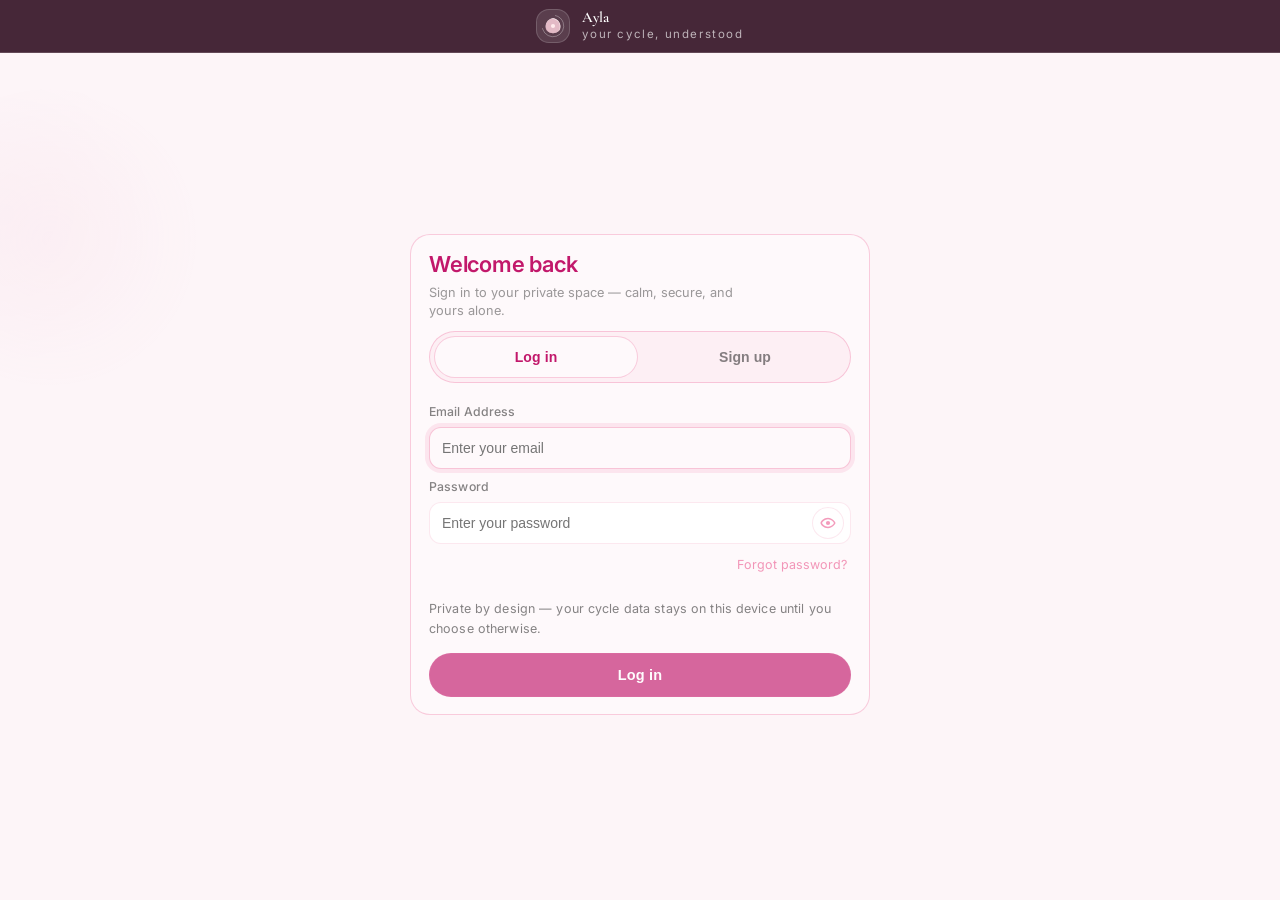
==== commit ea789399: "tagline in nav - updated" ====
--- a/index.html
+++ b/index.html
@@ -4,7 +4,7 @@
     <meta charset="UTF-8" />
     <meta name="viewport" content="width=device-width, initial-scale=1" />
     <meta name="color-scheme" content="light" />
-    <meta name="theme-color" content="#7A0026" />
+    <meta name="theme-color" content="#462738" />
     <title>Ayla — your cycle, understood</title>
     <link rel="icon" href="./favicon.svg" type="image/svg+xml" />
     <link rel="apple-touch-icon" href="./icons/ayla-app-icon.svg" />
--- a/styles.css
+++ b/styles.css
@@ -1,4 +1,4 @@
-@import url("https://fonts.googleapis.com/css2?family=Cormorant+Garamond:ital,wght@0,400;0,500;0,600;1,400&family=Inter:wght@400;500;600&display=swap");
+@import url("https://fonts.googleapis.com/css2?family=Cormorant+Garamond:ital,wght@0,400;0,500;0,600;1,400&family=DM+Serif+Display:ital@0;1&family=Inter:wght@400;500;600&display=swap");
 
 :root{
   /* Brand mark — cherry blossom logo palette (wordmark & icon; independent of UI accents) */
@@ -62,8 +62,9 @@
   --danger:color-mix(in srgb, #b71c1c 58%, var(--sakura-plum) 42%);
   --success:color-mix(in srgb, var(--sakura-moss) 36%, var(--sakura-base) 64%);
 
-  /* Nav / footer — cherry-rose band (primary plum + logo deep; warm, not neon) */
-  --shell-bg:color-mix(in srgb, var(--sakura-plum) 84%, var(--logo-deep) 16%);
+  /* Nav / footer / auth shell — same deep plum as dashboard navbar, sidebar, footer */
+  --dash-shell:#462738;
+  --shell-bg:var(--dash-shell);
   --shell-text:#ffffff;
   --shell-muted:rgba(255, 255, 255, 0.74);
   --shell-border:rgba(255, 255, 255, 0.16);
@@ -81,6 +82,7 @@
   --trans:220ms ease;
   --font: "Inter", system-ui, -apple-system, "Segoe UI", Roboto, Helvetica, Arial, sans-serif;
   --font-display: "Cormorant Garamond", "Iowan Old Style", "Palatino Linotype", Palatino, Georgia, ui-serif, serif;
+  --font-hero: "DM Serif Display", "Cormorant Garamond", Georgia, "Times New Roman", serif;
 
   --fs-h1: 30px;
   --fs-h2: 21px;
@@ -465,7 +467,8 @@
   gap:12px;
 }
 .topbar--auth{
-  background:var(--shell-bg);
+  background:var(--dash-shell);
+  background-image:none;
   color:var(--shell-text);
   border-bottom:1px solid var(--shell-border);
   backdrop-filter:none;
@@ -1495,10 +1498,35 @@
   padding:5px 12px;
   gap:8px 12px;
 }
-.page--dashboard > .topbar.topbar--app .brand__text .brand__tagline{display:none}
+.page--dashboard > .topbar.topbar--app .brand{
+  align-items:center;
+  gap:10px;
+  min-width:0;
+}
+.page--dashboard > .topbar.topbar--app .brand__text{
+  display:flex;
+  flex-direction:column;
+  justify-content:center;
+  gap:2px;
+  min-width:0;
+}
+.page--dashboard > .topbar.topbar--app .brand__tagline{
+  display:block;
+  font-family:var(--font);
+  font-size:11px;
+  font-weight:400;
+  line-height:1.3;
+  letter-spacing:0.06em;
+  color:var(--shell-muted);
+  text-transform:lowercase;
+  white-space:nowrap;
+  overflow:hidden;
+  text-overflow:ellipsis;
+  opacity:0.92;
+}
 .page--dashboard > .topbar.topbar--app .brand__name{
   font-size:clamp(16px, 1.35vw, 18px);
-  line-height:1.12;
+  line-height:1.1;
 }
 .page--dashboard > .topbar.topbar--app .brand__mark{
   width:34px;
@@ -2084,21 +2112,22 @@
   }
 }
 .home-cycle-card__kicker{
-  margin:0 0 8px;
-  font-size:10px;
-  font-weight:700;
-  letter-spacing:0.18em;
+  margin:0 0 10px;
+  font-family:var(--font);
+  font-size:clamp(12px, 1.1vw, 14px);
+  font-weight:500;
+  letter-spacing:0.08em;
   text-transform:uppercase;
-  color:rgba(22, 22, 22, 0.32);
+  color:rgba(22, 22, 22, 0.42);
 }
 .home-cycle-card__title{
   margin:0;
-  font-family:var(--font-display, var(--font));
-  font-size:clamp(1.45rem, 5vw, 1.75rem);
-  font-weight:600;
-  letter-spacing:-0.035em;
-  line-height:1.1;
-  color:color-mix(in srgb, var(--sakura-plum) 32%, #1f1c1d 68%);
+  font-family:var(--font-hero, var(--font-display), var(--font));
+  font-size:clamp(3rem, 5.5vw, 3.75rem);
+  font-weight:500;
+  letter-spacing:-0.5px;
+  line-height:1.05;
+  color:color-mix(in srgb, var(--sakura-plum) 28%, #2a2426 72%);
 }
 .home-cycle-card__sub{
   margin:8px 0 0;
@@ -2336,9 +2365,12 @@
       0 0 0 1px rgba(255, 255, 255, 0.4) inset;
   }
   .home-layout__col--center .home-cycle-card__title{
-    font-size:clamp(1.85rem, 1.55vw + 1.15rem, 2.5rem);
-    line-height:1.06;
-    color:color-mix(in srgb, var(--sakura-plum) 26%, #161415 74%);
+    font-family:var(--font-hero, var(--font-display), var(--font));
+    font-size:clamp(48px, 5.5vw, 60px);
+    font-weight:500;
+    letter-spacing:-0.5px;
+    line-height:1.05;
+    color:color-mix(in srgb, var(--sakura-plum) 22%, #2a2426 78%);
   }
   .home-layout__col--center .home-cycle-card__top{
     flex-direction:column;
@@ -2598,27 +2630,144 @@
 }
 .modal--home-sheet[open]{
   display:flex;
-  align-items:flex-end;
+  align-items:center;
   justify-content:center;
   width:100%;
   max-width:none;
   height:100%;
   max-height:100dvh;
   margin:0;
-  padding:0;
+  padding:16px;
   border:none;
   background:transparent;
+  box-sizing:border-box;
 }
 .modal--home-sheet .modal__card{
-  max-width:min(400px, calc(100vw - 24px));
-  margin-top:auto;
-  margin-bottom:0;
-  border-radius:22px 22px 0 0;
+  width:min(580px, 90vw);
+  max-width:min(580px, calc(100vw - 32px));
+  margin:0;
+  border-radius:22px;
+  box-shadow:0 20px 48px rgba(46, 32, 40, 0.16), 0 4px 16px rgba(46, 32, 40, 0.08);
+  animation:ayla-home-sheet-in 240ms cubic-bezier(0.22, 1, 0.36, 1);
 }
 .modal--home-sheet::backdrop{
-  background:rgba(22, 22, 22, 0.28);
+  background:rgba(0, 0, 0, 0.25);
   backdrop-filter:blur(4px);
   -webkit-backdrop-filter:blur(4px);
+}
+@keyframes ayla-home-sheet-in{
+  from{
+    opacity:0;
+    transform:scale(0.96) translateY(6px);
+  }
+  to{
+    opacity:1;
+    transform:scale(1) translateY(0);
+  }
+}
+.modal--home-sheet .modal__close--ayla{
+  flex-shrink:0;
+  width:36px;
+  height:36px;
+  min-width:36px;
+  min-height:36px;
+  padding:0;
+  border-radius:50%;
+  border:1px solid rgba(var(--dust-rgb), 0.12);
+  background:rgba(255, 255, 255, 0.9);
+  color:rgba(var(--plum-rgb), 0.55);
+  display:inline-flex;
+  align-items:center;
+  justify-content:center;
+  transition:
+    background 0.2s ease,
+    border-color 0.2s ease,
+    color 0.2s ease;
+}
+.modal--home-sheet .modal__close--ayla:hover{
+  background:#fff;
+  border-color:rgba(var(--dust-rgb), 0.18);
+  color:rgba(var(--plum-rgb), 0.85);
+}
+.modal--home-sheet .modal__close-icon{
+  display:block;
+  width:18px;
+  height:18px;
+}
+.modal--home-sheet .modal__close--ayla span{
+  display:none;
+}
+.modal--home-sheet#homeSymptomsSheet .modal__head{
+  padding:18px 18px 12px;
+}
+.modal--home-sheet#homeSymptomsSheet .modal__body{
+  padding:14px 18px 16px;
+}
+.modal--home-sheet#homeSymptomsSheet .modal__foot{
+  padding:12px 18px 18px;
+}
+.modal--home-sheet#homeJournalSheet .modal__head{
+  padding:18px 18px 10px;
+}
+.modal--home-sheet#homeJournalSheet .modal__body{
+  padding:12px 18px 16px;
+}
+.modal--home-sheet#homeJournalSheet .modal__foot{
+  padding:12px 18px 18px;
+}
+.home-journal__lede{
+  margin:6px 0 0;
+  line-height:1.5;
+  max-width:36em;
+}
+.home-journal__date{
+  margin:8px 0 0;
+  opacity:0.72;
+  font-size:12px;
+}
+.home-journal__body{
+  display:flex;
+  flex-direction:column;
+  min-height:0;
+}
+.home-journal__field{
+  display:flex;
+  flex:1 1 auto;
+  min-height:200px;
+  margin:0;
+}
+.home-journal__textarea{
+  width:100%;
+  min-height:220px;
+  max-height:min(52vh, 420px);
+  resize:vertical;
+  margin:0;
+  padding:18px 20px;
+  border:1px solid rgba(var(--dust-rgb), 0.1);
+  border-radius:16px;
+  background:linear-gradient(180deg, rgba(255, 252, 253, 0.98), rgba(var(--base-rgb), 0.42));
+  box-shadow:inset 0 1px 0 rgba(255, 255, 255, 0.65);
+  font-family:inherit;
+  font-size:15px;
+  font-weight:500;
+  line-height:1.65;
+  letter-spacing:0.01em;
+  color:rgba(var(--plum-rgb), 0.88);
+  transition:border-color 0.2s ease, box-shadow 0.2s ease;
+}
+.home-journal__textarea::placeholder{
+  color:rgba(var(--plum-rgb), 0.38);
+  font-weight:500;
+}
+.home-journal__textarea:hover{
+  border-color:rgba(var(--dust-rgb), 0.16);
+}
+.home-journal__textarea:focus{
+  outline:none;
+  border-color:color-mix(in srgb, var(--sakura-plum) 22%, rgba(var(--dust-rgb), 0.14) 78%);
+  box-shadow:
+    inset 0 1px 0 rgba(255, 255, 255, 0.7),
+    0 0 0 3px rgba(var(--plum-rgb), 0.08);
 }
 .home-sheet__chips{
   display:flex;
@@ -2647,12 +2796,128 @@
   background:linear-gradient(165deg, rgba(255, 255, 255, 0.95), rgba(var(--base-rgb), 0.65));
   color:color-mix(in srgb, var(--sakura-plum) 45%, #252223 55%);
 }
-.home-sheet--water .home-sheet__water-controls{
-  display:flex;
-  gap:12px;
+.home-sheet-chip--none{
+  background:rgba(22, 22, 22, 0.035);
+  border-color:rgba(22, 22, 22, 0.08);
+  color:rgba(22, 22, 22, 0.58);
+}
+.home-sheet-chip--none:hover{
+  background:rgba(22, 22, 22, 0.05);
+}
+.home-sheet-chip--none.is-on{
+  border-color:color-mix(in srgb, rgba(var(--moss-rgb), 1) 42%, rgba(22, 22, 22, 0.1) 58%);
+  background:linear-gradient(165deg, rgba(234, 245, 236, 0.98), rgba(var(--moss-rgb), 0.14));
+  color:color-mix(in srgb, rgba(var(--moss-rgb), 1) 72%, #252223 28%);
+  box-shadow:0 6px 16px rgba(var(--moss-rgb), 0.1);
+}
+.home-sheet__none-hint{
+  display:flex;
+  align-items:center;
+  gap:8px;
+  margin:2px 0 0;
+  color:rgba(var(--moss-rgb), 0.82);
+}
+.home-sheet__none-hint-icon{
+  flex-shrink:0;
+  opacity:0.88;
+}
+.home-sheet--water .modal__body{
+  display:flex;
+  align-items:center;
   justify-content:center;
+  min-height:140px;
+  padding:20px 18px 28px;
+}
+.home-sheet__water-stepper{
+  display:flex;
   align-items:center;
-  padding:8px 0 4px;
+  justify-content:center;
+  gap:20px;
+  width:100%;
+  max-width:320px;
+  margin:0 auto;
+}
+.home-water-stepper__btn{
+  appearance:none;
+  flex-shrink:0;
+  width:48px;
+  height:48px;
+  padding:0;
+  border-radius:50%;
+  display:inline-flex;
+  align-items:center;
+  justify-content:center;
+  cursor:pointer;
+  transition:
+    transform 0.18s ease,
+    box-shadow 0.2s ease,
+    background 0.2s ease,
+    border-color 0.2s ease;
+}
+.home-water-stepper__btn:active{
+  transform:scale(0.96);
+}
+.home-water-stepper__btn--minus{
+  border:1px solid rgba(var(--dust-rgb), 0.2);
+  background:rgba(255, 255, 255, 0.92);
+  color:rgba(var(--plum-rgb), 0.55);
+}
+.home-water-stepper__btn--minus:hover{
+  border-color:rgba(var(--dust-rgb), 0.28);
+  background:#fff;
+  color:rgba(var(--plum-rgb), 0.78);
+  box-shadow:0 6px 16px rgba(36, 32, 34, 0.06);
+}
+.home-water-stepper__btn--plus{
+  border:1px solid color-mix(in srgb, var(--sakura-plum) 88%, #fff 12%);
+  background:linear-gradient(165deg, color-mix(in srgb, var(--sakura-dust) 72%, #fff 28%), var(--sakura-plum));
+  color:#fff;
+  box-shadow:0 10px 22px rgba(var(--plum-rgb), 0.22);
+}
+.home-water-stepper__btn--plus:hover{
+  box-shadow:0 12px 26px rgba(var(--plum-rgb), 0.28);
+  filter:brightness(1.03);
+}
+.home-water-stepper__readout{
+  flex:1 1 auto;
+  min-width:0;
+  margin:0;
+  display:flex;
+  flex-direction:row;
+  flex-wrap:wrap;
+  align-items:baseline;
+  justify-content:center;
+  gap:0.35em;
+  text-align:center;
+}
+.home-water-stepper__value{
+  font-size:clamp(2rem, 7vw, 2.35rem);
+  font-weight:600;
+  line-height:1.05;
+  letter-spacing:-0.02em;
+  color:rgba(var(--plum-rgb), 0.92);
+  display:inline-block;
+  transition:transform 0.22s ease, opacity 0.22s ease;
+}
+.home-water-stepper__value.is-changing{
+  animation:home-water-count-pulse 0.28s ease;
+}
+.home-water-stepper__unit{
+  font-size:clamp(1.05rem, 3.5vw, 1.2rem);
+  font-weight:600;
+  letter-spacing:0.01em;
+  color:rgba(var(--plum-rgb), 0.58);
+  text-transform:none;
+}
+@keyframes home-water-count-pulse{
+  0%{transform:scale(1); opacity:1}
+  40%{transform:scale(1.08); opacity:0.82}
+  100%{transform:scale(1); opacity:1}
+}
+@media (prefers-reduced-motion: reduce){
+  .home-water-stepper__value.is-changing{
+    animation:none;
+  }
 }
 .home-sheet__foot{
   gap:12px;
@@ -4466,13 +4731,16 @@
     box-shadow:0 10px 32px rgba(36, 32, 34, 0.06);
   }
   .home-layout--master .home-cycle-card__title{
-    font-size:clamp(34px, 3.6vw, 44px);
-    font-weight:600;
-    line-height:1.08;
+    font-family:var(--font-hero, var(--font-display), var(--font));
+    font-size:clamp(48px, 8vw, 56px);
+    font-weight:500;
+    letter-spacing:-0.5px;
+    line-height:1.05;
   }
   .home-layout--master .home-cycle-card__kicker{
-    font-size:11px;
-    margin-bottom:2px;
+    font-size:clamp(12px, 2.5vw, 14px);
+    font-weight:500;
+    margin-bottom:8px;
   }
   .home-layout--master .home-cycle-card__metrics{
     margin-top:8px;
@@ -9812,6 +10080,405 @@
 }
 .modal__card--phase{width:100%}
 .modal__card--tight{width:min(520px, calc(100vw - 22px))}
+
+/* Privacy modal — clean close + notice spacing */
+#privacyModal .modal__close--ayla{
+  flex-shrink:0;
+  width:36px;
+  height:36px;
+  min-width:36px;
+  min-height:36px;
+  padding:0;
+  border-radius:50%;
+  border:1px solid rgba(var(--dust-rgb), 0.12);
+  background:rgba(255, 255, 255, 0.9);
+  color:rgba(var(--plum-rgb), 0.55);
+  display:inline-flex;
+  align-items:center;
+  justify-content:center;
+  transition:
+    background 0.2s ease,
+    border-color 0.2s ease,
+    color 0.2s ease;
+}
+#privacyModal .modal__close--ayla:hover{
+  background:#fff;
+  border-color:rgba(var(--dust-rgb), 0.18);
+  color:rgba(var(--plum-rgb), 0.85);
+}
+#privacyModal .modal__close-icon{
+  display:block;
+  width:18px;
+  height:18px;
+}
+#privacyModal .modal__body{
+  gap:0;
+}
+#privacyModal .privacy-modal__list{
+  margin:0;
+  padding-left:1.15rem;
+}
+#privacyModal .privacy-modal__notice{
+  margin:18px 0 0;
+  padding:0;
+  font-family:var(--font);
+  font-size:13px;
+  font-weight:400;
+  line-height:1.55;
+  color:color-mix(in srgb, var(--muted) 88%, var(--ink) 12%);
+  max-width:42ch;
+}
+
+/* Profile modal — locked center, internal scroll only */
+html.is-profile-modal-open,
+body.is-profile-modal-open{
+  overflow:hidden !important;
+  height:100%;
+}
+body.is-profile-modal-open{
+  position:fixed;
+  width:100%;
+  left:0;
+  right:0;
+}
+#profileModal.modal--profile{
+  position:fixed;
+  inset:0;
+  top:0;
+  left:0;
+  right:0;
+  bottom:0;
+  width:100%;
+  max-width:none;
+  height:100%;
+  max-height:none;
+  margin:0;
+  padding:0;
+  border:none;
+  overflow:hidden;
+  background:transparent;
+  box-sizing:border-box;
+}
+#profileModal.modal--profile[open]{
+  display:block;
+  animation:none;
+  transform:none;
+  overflow:hidden;
+  overscroll-behavior:none;
+}
+#profileModal.modal--profile::backdrop{
+  background:rgba(0, 0, 0, 0.25);
+  backdrop-filter:blur(4px);
+  -webkit-backdrop-filter:blur(4px);
+  position:fixed;
+  inset:0;
+}
+#profileModal .modal__card--profile,
+#profileModalForm.modal__card--profile{
+  position:fixed;
+  top:50%;
+  left:50%;
+  transform:translate(-50%, -50%);
+  z-index:1;
+  width:min(520px, calc(100vw - 32px));
+  max-width:min(520px, calc(100vw - 32px));
+  max-height:85vh;
+  height:auto;
+  margin:0;
+  border-radius:22px;
+  box-shadow:0 20px 48px rgba(46, 32, 40, 0.14), 0 4px 16px rgba(46, 32, 40, 0.08);
+  display:flex;
+  flex-direction:column;
+  overflow:hidden;
+  flex-shrink:0;
+  animation:ayla-home-sheet-in 240ms cubic-bezier(0.22, 1, 0.36, 1);
+}
+.profile-modal__head{
+  display:flex;
+  align-items:flex-start;
+  justify-content:space-between;
+  gap:12px;
+  padding:18px 20px 14px;
+  border-bottom:1px solid var(--line);
+  flex:0 0 auto;
+  flex-shrink:0;
+}
+.profile-modal__intro{
+  display:flex;
+  align-items:center;
+  gap:12px;
+  min-width:0;
+}
+.profile-modal__avatar{
+  flex-shrink:0;
+  width:44px;
+  height:44px;
+  border-radius:50%;
+  display:inline-flex;
+  align-items:center;
+  justify-content:center;
+  background:color-mix(in srgb, var(--sakura-plum) 10%, #fff);
+  border:1px solid color-mix(in srgb, var(--sakura-plum) 18%, transparent);
+  color:color-mix(in srgb, var(--sakura-plum) 70%, var(--sakura-plum) 30%);
+}
+.profile-modal__title{
+  margin:0;
+  font-family:var(--font);
+  font-size:22px;
+  font-weight:600;
+  line-height:1.2;
+  letter-spacing:-0.02em;
+  color:var(--ink);
+}
+.profile-modal__subtitle{
+  margin:4px 0 0;
+  font-size:14px;
+  line-height:1.45;
+  color:var(--muted);
+}
+#profileModal .modal__close--ayla{
+  flex-shrink:0;
+  width:36px;
+  height:36px;
+  min-width:36px;
+  min-height:36px;
+  padding:0;
+  border-radius:50%;
+  border:1px solid rgba(var(--dust-rgb), 0.12);
+  background:rgba(255, 255, 255, 0.9);
+  color:rgba(var(--plum-rgb), 0.55);
+  display:inline-flex;
+  align-items:center;
+  justify-content:center;
+  transition:background 0.2s ease, border-color 0.2s ease, color 0.2s ease;
+}
+#profileModal .modal__close--ayla:hover{
+  background:#fff;
+  border-color:rgba(var(--dust-rgb), 0.18);
+  color:rgba(var(--plum-rgb), 0.85);
+}
+#profileModal .modal__close-icon{
+  display:block;
+  width:18px;
+  height:18px;
+}
+#profileModal .profile-modal__body,
+#profileModal .modal__body.profile-modal__body{
+  padding:16px 20px 20px;
+  gap:22px;
+  flex:1 1 auto;
+  min-height:0;
+  max-height:none;
+  overflow-x:hidden;
+  overflow-y:auto;
+  overscroll-behavior:contain;
+  -webkit-overflow-scrolling:touch;
+  touch-action:pan-y;
+}
+.profile-modal__section{
+  display:flex;
+  flex-direction:column;
+  gap:12px;
+}
+.profile-modal__section-title{
+  margin:0 0 2px;
+  font-size:11px;
+  font-weight:600;
+  letter-spacing:0.08em;
+  text-transform:uppercase;
+  color:var(--muted);
+}
+.profile-field{
+  display:flex;
+  flex-direction:column;
+  gap:6px;
+  margin:0;
+}
+.profile-field--goals{
+  border:none;
+  padding:0;
+  margin:0;
+}
+.profile-field--goals .profile-field__label,
+.profile-field--goals legend.profile-field__label{
+  margin-bottom:2px;
+}
+.profile-field__label,
+.profile-field--goals legend{
+  font-size:13px;
+  font-weight:500;
+  color:color-mix(in srgb, var(--ink) 82%, var(--muted) 18%);
+}
+.profile-field__input{
+  width:100%;
+  padding:11px 14px;
+  border-radius:14px;
+  border:1px solid color-mix(in srgb, var(--line) 90%, transparent);
+  background:#fff;
+  font-family:var(--font);
+  font-size:15px;
+  color:var(--ink);
+  box-sizing:border-box;
+  transition:border-color 0.2s ease, box-shadow 0.2s ease;
+}
+.profile-field__input:focus{
+  outline:none;
+  border-color:color-mix(in srgb, var(--sakura-plum) 40%, var(--line));
+  box-shadow:0 0 0 3px color-mix(in srgb, var(--sakura-plum) 12%, transparent);
+}
+.profile-goals{
+  display:flex;
+  flex-wrap:wrap;
+  gap:8px;
+}
+.profile-goal{
+  display:inline-flex;
+  align-items:center;
+  gap:6px;
+  padding:8px 12px;
+  border-radius:999px;
+  border:1px solid color-mix(in srgb, var(--line) 85%, transparent);
+  background:color-mix(in srgb, #fff 92%, var(--sakura-luteal) 8%);
+  font-size:13px;
+  color:var(--ink);
+  cursor:pointer;
+  user-select:none;
+  transition:background 0.2s ease, border-color 0.2s ease;
+}
+.profile-goal:has(input:checked){
+  border-color:color-mix(in srgb, var(--sakura-plum) 35%, transparent);
+  background:color-mix(in srgb, var(--sakura-plum) 10%, #fff);
+}
+.profile-goal input{
+  accent-color:var(--sakura-plum);
+}
+.profile-toggle-row{
+  display:flex;
+  align-items:center;
+  justify-content:space-between;
+  gap:12px;
+  padding:4px 0;
+  cursor:pointer;
+}
+.profile-toggle-row__text{
+  font-size:15px;
+  color:var(--ink);
+}
+.profile-toggle-row--explained{
+  align-items:flex-start;
+  padding:6px 0;
+}
+.profile-toggle-row__copy{
+  display:flex;
+  flex-direction:column;
+  gap:3px;
+  min-width:0;
+  flex:1 1 auto;
+  padding-right:10px;
+}
+.profile-toggle-row__hint{
+  font-size:13px;
+  font-weight:400;
+  line-height:1.45;
+  color:var(--muted);
+}
+.profile-toggle-row__input{
+  position:absolute;
+  opacity:0;
+  width:1px;
+  height:1px;
+  pointer-events:none;
+}
+.profile-toggle-row__track{
+  position:relative;
+  flex-shrink:0;
+  width:44px;
+  height:26px;
+  border-radius:999px;
+  background:color-mix(in srgb, var(--muted) 25%, #fff);
+  border:1px solid color-mix(in srgb, var(--line) 80%, transparent);
+  transition:background 0.2s ease, border-color 0.2s ease;
+}
+.profile-toggle-row__track::after{
+  content:"";
+  position:absolute;
+  top:2px;
+  left:2px;
+  width:20px;
+  height:20px;
+  border-radius:50%;
+  background:#fff;
+  box-shadow:0 1px 3px rgba(0,0,0,0.12);
+  transition:transform 0.2s ease;
+}
+.profile-toggle-row__input:checked + .profile-toggle-row__track{
+  background:color-mix(in srgb, var(--sakura-plum) 75%, #fff);
+  border-color:color-mix(in srgb, var(--sakura-plum) 40%, transparent);
+}
+.profile-toggle-row__input:checked + .profile-toggle-row__track::after{
+  transform:translateX(18px);
+}
+.profile-quick-actions{
+  display:flex;
+  flex-direction:column;
+  gap:6px;
+  align-items:flex-start;
+}
+.profile-quick-actions__btn{
+  appearance:none;
+  border:none;
+  background:transparent;
+  padding:4px 0;
+  font-family:var(--font);
+  font-size:13px;
+  font-weight:500;
+  color:var(--muted);
+  text-decoration:underline;
+  text-underline-offset:3px;
+  cursor:pointer;
+  transition:color 0.2s ease;
+}
+.profile-quick-actions__btn:hover{
+  color:var(--ink);
+}
+.profile-quick-actions__btn--danger{
+  color:color-mix(in srgb, #b4234a 75%, var(--muted) 25%);
+}
+.profile-quick-actions__btn--danger:hover{
+  color:#b4234a;
+}
+.profile-modal__foot{
+  display:flex;
+  align-items:center;
+  justify-content:space-between;
+  gap:10px;
+  padding:14px 20px 18px;
+  border-top:1px solid var(--line);
+  flex:0 0 auto;
+  flex-shrink:0;
+  background:var(--card);
+}
+.topbar__greet-name{
+  appearance:none;
+  border:none;
+  background:transparent;
+  padding:0;
+  margin:0;
+  font:inherit;
+  color:inherit;
+  text-align:left;
+  cursor:pointer;
+  border-radius:8px;
+  transition:color 0.2s ease, opacity 0.2s ease;
+}
+.topbar__greet-name:hover{
+  color:color-mix(in srgb, var(--sakura-plum) 70%, var(--ink) 30%);
+}
+.topbar__greet-name:focus-visible{
+  outline:2px solid var(--focus-ring);
+  outline-offset:2px;
+}
+
 .modal__head{
   display:flex;
   align-items:flex-start;
